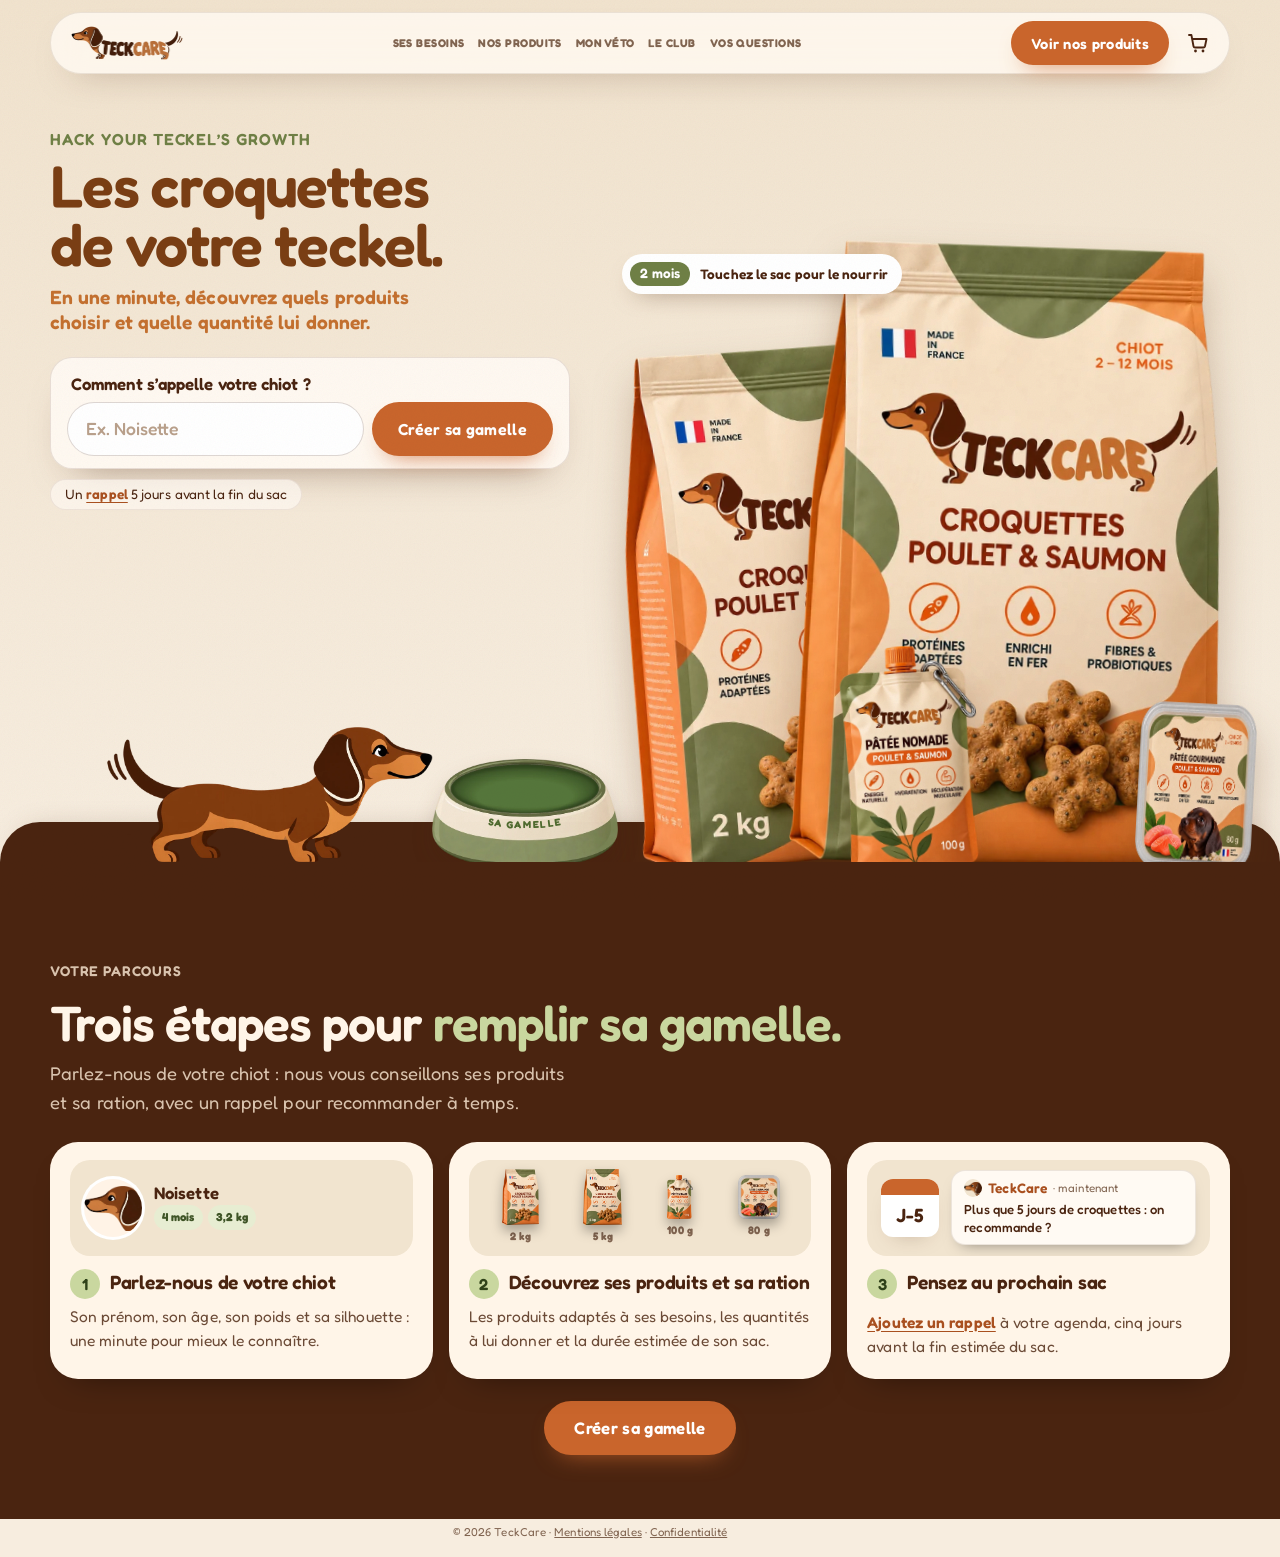
==== index.html @ e8361ac5 "Menu : retrait du lien Conseils (inclus dans Mon véto) Co-Authored-By: Claude Opus 5.5 <noreply@anth" ====
<!doctype html><html><head><meta charset=utf8><meta name=viewport content="width=device-width,initial-scale=1,viewport-fit=cover"><style>:root{color-scheme:light;box-sizing:border-box;padding-top:env(safe-area-inset-top,0px);padding-bottom:env(safe-area-inset-bottom,0px)}html{scroll-padding-top:env(safe-area-inset-top,0px)}body{margin:0;padding:0;font:14px -apple-system,BlinkMacSystemFont,sans-serif;background:#fff;color:#000}img{max-width:100%}[hidden]:not([hidden=until-found i]){display:none!important}</style></head><body>
<!DOCTYPE html>
<html lang="fr" data-base="">
<head>
  <meta charset="utf-8">
  <meta name="viewport" content="width=device-width, initial-scale=1, viewport-fit=cover">
  <title>TeckCare</title>
  <meta name="description" content="TeckCare : des croquettes pensées pour les chiots teckels de 2 à 12 mois. Calculez sa ration et découvrez le format de sac qui lui convient.">
  <meta name="theme-color" content="#F7EBDA">
  <link rel="canonical" href="https://VOTRE-PSEUDO.github.io/teckcare/">

  <meta property="og:type" content="website">
  <meta property="og:locale" content="fr_FR">
  <meta property="og:site_name" content="TeckCare">
  <meta property="og:title" content="TeckCare — Croquettes pour chiots teckels">
  <meta property="og:description" content="Des croquettes pensées pour accompagner les petits teckels dans leur grande croissance. Calculez la ration de votre chiot en 3 questions.">
  <meta property="og:image" content="https://VOTRE-PSEUDO.github.io/teckcare/assets/og-image.jpg">
  <meta name="twitter:card" content="summary_large_image">

  <link rel="icon" type="image/png" sizes="32x32" href="assets/favicon-32.png">
  <link rel="apple-touch-icon" href="assets/apple-touch-icon.png">
  <link rel="preload" href="assets/fonts/fredoka.woff2" as="font" type="font/woff2" crossorigin>
  <link rel="preload" href="assets/fonts/nunito.woff2" as="font" type="font/woff2" crossorigin>
  <link rel="stylesheet" href="assets/leaflet/leaflet.css">
<link rel="stylesheet" href="style.css">

  <script>
    document.documentElement.classList.add('js','views');
    if (!window.matchMedia('(prefers-reduced-motion: reduce)').matches) document.documentElement.classList.add('motion-ok');
    document.documentElement.classList.add('exp-pending');
    setTimeout(function(){ document.documentElement.classList.remove('exp-pending'); }, 1500);
  </script>

  <script type="application/ld+json">
  {
    "@context": "https://schema.org",
    "@graph": [
      { "@type": "Organization", "name": "TeckCare", "url": "https://VOTRE-PSEUDO.github.io/teckcare/",
        "logo": "https://VOTRE-PSEUDO.github.io/teckcare/assets/logo.webp",
        "description": "Croquettes pensées pour les chiots teckels de 2 à 12 mois." },
      { "@type": "WebSite", "name": "TeckCare", "url": "https://VOTRE-PSEUDO.github.io/teckcare/", "inLanguage": "fr-FR" },
      {"@type": "FAQPage", "mainEntity": [{"@type": "Question", "name": "À partir de quel âge donner les croquettes TeckCare ?", "acceptedAnswer": {"@type": "Answer", "text": "TeckCare est pensé pour les chiots teckels de 2 à 12 mois. Pour un chiot plus jeune, ou si vous avez un doute, demandez conseil à votre vétérinaire."}}, {"@type": "Question", "name": "Comment la ration de mon chiot est-elle calculée ?", "acceptedAnswer": {"@type": "Answer", "text": "Le calculateur estime le besoin énergétique à partir de son poids et de son âge, ajuste selon sa silhouette, puis le convertit en grammes de croquettes. C’est une estimation à affiner en pesant votre chiot chaque semaine avec votre vétérinaire."}}, {"@type": "Question", "name": "Combien de temps dure un sac ?", "acceptedAnswer": {"@type": "Answer", "text": "Cela dépend de la ration, donc de l’âge et du poids de votre chiot. Le calculateur affiche la durée de chaque format, et le rappel de fin de sac vous prévient quelques jours avant la fin estimée. Comme votre chiot grandit, un sac peut durer un peu moins que prévu."}}, {"@type": "Question", "name": "Comment changer l’alimentation de mon chiot ?", "acceptedAnswer": {"@type": "Answer", "text": "Progressivement, sur 7 à 10 jours, en mélangeant de plus en plus de nouvelles croquettes à l’ancienne alimentation. Notre guide de transition détaille les étapes."}}, {"@type": "Question", "name": "Livraison, retours, garantie : comment ça se passe ?", "acceptedAnswer": {"@type": "Answer", "text": "Les commandes ouvrent bientôt : aucun paiement n’est demandé pour l’instant. Les conditions définitives (délais, frais, retours, garanties) seront publiées dans les conditions de vente à l’ouverture."}}, {"@type": "Question", "name": "Faut-il s’abonner ?", "acceptedAnswer": {"@type": "Answer", "text": "Non. Aujourd’hui, aucun abonnement n’est proposé : vous commandez un sac quand vous le souhaitez, et vous pouvez demander un rappel avant la fin. Vous commandez sac par sac, sans abonnement."}}, {"@type": "Question", "name": "Que faire si mon chiot a un souci de santé ou de poids ?", "acceptedAnswer": {"@type": "Answer", "text": "Parlez-en à votre vétérinaire avant toute chose. Notre ration est indicative et ne remplace pas son avis."}}]}
    ]
  }
  </script>
  <noscript><style>.exp-pending [data-exp]{visibility:visible!important}[data-reveal]{opacity:1!important;transform:none!important}.tabpanel[hidden]{display:block!important}.tablist{display:none}</style></noscript>
</head>

<body>
<!-- Symboles SVG partagés -->
<svg width="0" height="0" style="position:absolute" aria-hidden="true" focusable="false">
  <defs>
    <symbol id="teckel" viewBox="0 0 260 100">
      <g fill="currentColor">
        <path d="M8 63 C8 57 13 54 21 52 L45 43 C50 30 64 25 75 31 C84 35 89 44 99 46 L198 46 C213 46 225 53 227 66 L227 74 L226 93 C226 96 223 97 220 97 L210 97 C207 97 205 95 205 92 L204 76 C190 78 160 78 128 78 L128 93 C128 96 126 97 123 97 L113 97 C110 97 108 95 108 92 L108 77 C96 76 88 68 80 64 L62 64 C46 64 28 67 16 67 C11 67 8 66 8 63 Z"/>
        <rect x="136" y="70" width="19" height="27" rx="8"/>
        <rect x="178" y="70" width="19" height="27" rx="8"/>
        <path d="M222 54 C237 50 247 38 250 20 C251 16 256 17 255 22 C253 40 241 60 224 66 Z"/>
      </g>
      <path d="M57 35 C69 31 85 42 82 62 C80 71 67 72 63 62 C59 54 53 43 57 35 Z" fill="#000" fill-opacity=".3"/>
      <circle cx="45" cy="48" r="3.4" fill="#fff" fill-opacity=".9"/>
    </symbol>
    <symbol id="i-paw" viewBox="0 0 24 24"><g fill="currentColor"><ellipse cx="6.2" cy="10" rx="2.2" ry="2.9"/><ellipse cx="10.4" cy="5.8" rx="2.1" ry="2.8"/><ellipse cx="15.2" cy="5.8" rx="2.1" ry="2.8"/><ellipse cx="19" cy="10" rx="2.2" ry="2.9"/><path d="M12.8 11.2c3.2 0 6.2 3.3 6.2 6.1 0 2.1-1.8 3.1-3.5 2.6-1.1-.3-1.8-.7-2.7-.7s-1.6.4-2.7.7C8.4 20.4 6.6 19.4 6.6 17.3c0-2.8 3-6.1 6.2-6.1z"/></g></symbol>
    <symbol id="i-cart" viewBox="0 0 24 24"><path d="M3 4h2.4l2.1 11.2a1.6 1.6 0 0 0 1.6 1.3h8.3a1.6 1.6 0 0 0 1.6-1.2L20.5 8H6.2" fill="none" stroke="currentColor" stroke-width="1.9" stroke-linecap="round" stroke-linejoin="round"/><circle cx="9.5" cy="20" r="1.4" fill="currentColor"/><circle cx="17" cy="20" r="1.4" fill="currentColor"/></symbol>
    <symbol id="i-check" viewBox="0 0 24 24"><path d="M5 12.5l4.5 4.5L19 7.5" fill="none" stroke="currentColor" stroke-width="2.4" stroke-linecap="round" stroke-linejoin="round"/></symbol>
    <symbol id="i-arrow" viewBox="0 0 24 24"><path d="M5 12h14M13 6l6 6-6 6" fill="none" stroke="currentColor" stroke-width="2.2" stroke-linecap="round" stroke-linejoin="round"/></symbol>
  <symbol id="i-ext" viewBox="0 0 24 24"><path d="M7 17L17 7M9 7h8v8" fill="none" stroke="currentColor" stroke-width="2" stroke-linecap="round" stroke-linejoin="round"/></symbol>
    <symbol id="i-star" viewBox="0 0 24 24"><path d="M12 2l2.2 7.1L21 12l-6.8 2.9L12 22l-2.2-7.1L3 12l6.8-2.9z" fill="currentColor"/></symbol>
  </defs>
</svg>

<a class="skip-link" href="#contenu">Aller au contenu</a>


<!-- ============================ HEADER ============================ -->
<header class="site-header" id="top">
  <div class="container header-inner">
    <a class="brand" href="#hero" aria-label="TeckCare — accueil">
      <img src="assets/logo.webp" width="150" height="45" alt="TeckCare">
    </a>
    <nav class="nav" aria-label="Navigation principale">
      <a href="#calculateur">Ses besoins</a>
      <a href="#croquettes">Nos produits</a>
      <a href="#sante">Mon véto</a>
      <a href="#club">Le club</a>
      <a href="#faq">Vos questions</a>
    </nav>
    <div class="header-actions">
      <a class="btn btn--primary btn--sm header-cta" href="#croquettes" data-buy-cta>Voir nos produits</a>
      <button class="icon-btn cart-btn" type="button" data-open-cart aria-label="Ouvrir le panier">
        <svg width="24" height="24" aria-hidden="true"><use href="#i-cart"/></svg>
        <span class="cart-count" data-cart-count aria-hidden="true">0</span>
      </button>
      <button class="icon-btn menu-btn" type="button" aria-expanded="false" aria-controls="mobile-menu" aria-label="Ouvrir le menu">
        <span class="burger" aria-hidden="true"><i></i><i></i><i></i></span>
      </button>
    </div>
  </div>
  <nav class="mobile-menu" id="mobile-menu" aria-label="Menu mobile" hidden>
    <a href="#hero">Accueil</a>
    <a href="#calculateur">Ses besoins</a>
    <a href="#croquettes">Nos produits</a>
    <a href="#sante">Mon véto</a>
    <a href="#club">Le club TeckCare</a>
    <a href="#faq">Vos questions</a>
  </nav>
</header>

<main id="contenu">

<!-- ============================ 1. ACCUEIL ============================ -->
<section class="hero" id="hero" data-month="2" aria-labelledby="hero-title">
  <div class="hero-pin">
    <div class="sky" aria-hidden="true"><i class="wave wave--pista"></i><i class="wave wave--sand"></i></div>
    <div class="container hero-copy">
      <p class="hero-kicker">Hack your teckel’s growth</p>
      <h1 id="hero-title"><span class="h1-brown">Les croquettes de votre teckel<span class="h1-who" id="h1-who"></span>.</span></h1>
      <p class="hero-tagline">En une minute, découvrez quels produits choisir et quelle quantité lui donner.</p>
      <form class="name-card hero-cta" id="hero-name-form" novalidate>
        <label for="hero-name">Comment s’appelle votre chiot&nbsp;?</label>
        <div class="nc-row">
          <input type="text" id="hero-name" maxlength="20" autocomplete="off" placeholder="Ex. Noisette">
          <button type="submit" class="btn btn--primary js-calc-cta" data-cta="hero" data-exp="hero_cta_label">Créer son sac</button>
        </div>
      </form>
      <a class="hero-proof" href="#rappel"><span>Un <b class="hp-link">rappel</b> 5&nbsp;jours avant la fin du sac</span></a>
      <div class="hero-mob-bag" aria-hidden="true"><p class="feed-chip"><b><span class="js-month">2</span> mois</b><span class="meter-hint js-feed-hint">Touchez le sac pour le nourrir</span></p><span class="pbag" data-kg="5"><img class="pk pk-front" src="assets/pack/photo/bag5-front.webp" width="588" height="846" alt=""></span><span class="bowl-stage bowl-stage--hero" data-grams="110" data-from=".hero-mob-bag .pbag" aria-hidden="true"><img class="bowl-img" src="assets/bowl-empty.webp" width="560" height="329" alt=""><span class="bowl-pile"></span><svg class="bowl-label" viewBox="0 0 560 329" aria-hidden="true"><path id="bowl-arc-1" d="M60 160 Q280 234 500 160" fill="none"/><text text-anchor="middle"><textPath href="#bowl-arc-1" startOffset="50%" class="hero-bowl-name">SA GAMELLE</textPath></text></svg><button type="button" class="refill" data-refill tabindex="-1">Resservir</button></span></div>
    </div>

    <div class="hero-scene" aria-hidden="true">
      <div class="container scene-inner">
        <div class="meter">
          <p class="meter-num"><b id="grow-m">2</b><span>mois</span></p>
          <p class="meter-hint">Touchez le sac&nbsp;: il grandit à chaque gamelle.</p>
        </div>
        <div class="gdog tdog" id="gdog">
          <span class="bubble" id="woof">Wouf&nbsp;!</span>
          <img class="td-front" src="assets/dog/full-front.webp" width="465" height="420" alt=""><span class="td-mid"></span><img class="td-back" src="assets/dog/full-back.webp" width="364" height="420" alt="">
        </div>
        <div class="hero-packs">
          <p class="feed-chip"><b><span class="js-month">2</span> mois</b><span class="meter-hint js-feed-hint">Touchez le sac pour le nourrir</span></p>
          <span class="pbag hp hp--2" data-kg="2"><img class="pk pk-front" src="assets/pack/photo/bag2-front.webp" width="520" height="794" alt="" fetchpriority="high"></span>
          <span class="pbag hp hp--5" data-kg="5"><img class="pk pk-front" src="assets/pack/photo/bag5-front.webp" width="588" height="846" alt="" fetchpriority="high"></span>
          <span class="pbag hp hp--pouch" data-kg="0"><img class="pk pk-front" src="assets/pack/photo/pouch-front.webp" width="356" height="589" alt=""></span>
          <span class="pbag hp hp--tray" data-kg="0"><img class="pk pk-front" src="assets/pack/photo/tray-front.webp" width="492" height="515" alt=""></span>
          <span class="bowl-stage bowl-stage--hero" data-grams="110" data-from=".hp--5" aria-hidden="true"><img class="bowl-img" src="assets/bowl-empty.webp" width="560" height="329" alt=""><span class="bowl-pile"></span><svg class="bowl-label" viewBox="0 0 560 329" aria-hidden="true"><path id="bowl-arc-2" d="M60 160 Q280 234 500 160" fill="none"/><text text-anchor="middle"><textPath href="#bowl-arc-2" startOffset="50%" class="hero-bowl-name">SA GAMELLE</textPath></text></svg><button type="button" class="refill" data-refill tabindex="-1">Resservir</button></span>
        </div>
      </div>
    </div>
  </div>
</section>

<!-- ============================ 2. POURQUOI TECKCARE ============================ -->
<section class="why why--dark why--steps" id="pourquoi" data-month="4" aria-labelledby="why-title">
  <div class="container">
    <div class="section-head">
      <p class="tag"><span>01</span>Votre parcours</p>
      <h2 id="why-title">Trois étapes pour <mark>remplir sa gamelle.</mark></h2>
      <p class="lead steps-lead">Parlez-nous de votre chiot&nbsp;: nous vous conseillons ses produits et sa ration, avec un rappel pour recommander à temps.</p>
    </div>
    <ol class="steps3">
      <li class="step3">
        <div class="reason-art ra-profile" aria-hidden="true"><img src="assets/teckel-head.webp" width="290" height="227" alt=""><span class="ra-card"><b class="js-step-name">Noisette</b><span class="ra-pills"><i>4 mois</i><i>3,2 kg</i></span></span></div>
        <h3><span class="step3-n" aria-label="Étape 1">1</span>Parlez-nous de votre chiot</h3>
        <p>Son prénom, son âge, son poids et sa silhouette&nbsp;: une minute pour mieux le connaître.</p>
      </li>
      <li class="step3">
        <div class="reason-art ra-bags ra-shop"><span class="ra-bag " tabindex="0"><img src="assets/pack/photo/bag2-front.webp" width="520" height="794" alt=""><i>2 kg</i><span class="ra-pop" role="group" aria-label="Croquettes 2&nbsp;kg"><b>Croquettes 2&nbsp;kg</b><span class="rp-price">16,90&nbsp;€</span><button type="button" class="btn btn--primary btn--sm" data-quick-add="poulet-saumon-2kg">Ajouter au panier</button></span></span><span class="ra-bag " tabindex="0"><img src="assets/pack/photo/bag5-front.webp" width="588" height="846" alt=""><i>5 kg</i><span class="ra-pop" role="group" aria-label="Croquettes 5&nbsp;kg"><b>Croquettes 5&nbsp;kg</b><span class="rp-price">36,90&nbsp;€</span><button type="button" class="btn btn--primary btn--sm" data-quick-add="poulet-saumon-5kg">Ajouter au panier</button></span></span><span class="ra-bag ra-pate" tabindex="0"><img src="assets/pack/photo/pouch-front.webp" width="356" height="589" alt=""><i>100 g</i><span class="ra-pop" role="group" aria-label="Pâtée nomade 100&nbsp;g"><b>Pâtée nomade 100&nbsp;g</b><span class="rp-price">2,90&nbsp;€</span><button type="button" class="btn btn--primary btn--sm" data-quick-add="pate-nomade-100g">Ajouter au panier</button></span></span><span class="ra-bag ra-pate" tabindex="0"><img src="assets/pack/photo/tray-front.webp" width="492" height="515" alt=""><i>80 g</i><span class="ra-pop" role="group" aria-label="Pâtée gourmande 80&nbsp;g"><b>Pâtée gourmande 80&nbsp;g</b><span class="rp-price">2,40&nbsp;€</span><button type="button" class="btn btn--primary btn--sm" data-quick-add="pate-gourmande-80g">Ajouter au panier</button></span></span></div>
        <h3><span class="step3-n" aria-label="Étape 2">2</span>Découvrez ses produits et sa ration</h3>
        <p>Les produits adaptés à ses besoins, les quantités à lui donner et la durée estimée de son sac.</p>
      </li>
      <li class="step3">
        <div class="reason-art ra-cal" aria-hidden="true"><span class="cal"><i></i><b>J-5</b></span><span class="ra-notif"><b><img src="assets/teckel-head.webp" alt="" width="18" height="18">TeckCare <small>· maintenant</small></b>Plus que 5&nbsp;jours de croquettes&nbsp;: on recommande&nbsp;?</span></div>
        <h3><span class="step3-n" aria-label="Étape 3">3</span>Pensez au prochain sac</h3>
        <p><a class="step-link" href="#rappel" data-open-rem>Ajoutez un rappel</a> à votre agenda, cinq jours avant la fin estimée du sac.</p>
      </li>
    </ol>
    <p class="steps-cta"><a class="btn btn--primary btn--lg" href="#calculateur" data-open-quiz>Créer sa gamelle</a></p>
  </div>
</section>

<!-- ============================ 3. CARNET DE CROISSANCE ============================ -->
<section class="calc-section" id="calculateur" data-month="6" aria-labelledby="calc-title">
  <div class="container calc-layout">
    <div class="calc-intro" data-reveal>
      <p class="tag"><span>02</span>Ses besoins, nos conseils</p>
      <h2 id="calc-title">À chaque chiot, <mark>sa gamelle.</mark></h2>
      <p class="lead">Bien choisir ses produits, doser ses repas et commander à temps&nbsp;: tout commence par quelques questions…</p>
      <div class="calc-recap" id="calc-recap" hidden></div>
      <figure class="preview range preview--desk" aria-label="La gamme TeckCare">
          <ul class="range-row">
            <li class="r-bag2 shop-item" tabindex="0"><span class="pbag" data-kg="2"><img class="pk pk-front" src="assets/pack/photo/bag2-front.webp" width="520" height="794" alt="Sac de croquettes TeckCare 2 kg" loading="lazy"></span><b>Croquettes 2&nbsp;kg</b><span class="ra-pop" role="group" aria-label="Croquettes 2&nbsp;kg"><b>Croquettes 2&nbsp;kg</b><span class="rp-price">16,90&nbsp;€</span><button type="button" class="btn btn--primary btn--sm" data-quick-add="poulet-saumon-2kg">Ajouter au panier</button></span></li>
            <li class="r-bag5 shop-item" tabindex="0"><span class="pbag" data-kg="5"><img class="pk pk-front" src="assets/pack/photo/bag5-front.webp" width="588" height="846" alt="Sac de croquettes TeckCare 5 kg" loading="lazy"></span><b>Croquettes 5&nbsp;kg</b><span class="ra-pop" role="group" aria-label="Croquettes 5&nbsp;kg"><b>Croquettes 5&nbsp;kg</b><span class="rp-price">36,90&nbsp;€</span><button type="button" class="btn btn--primary btn--sm" data-quick-add="poulet-saumon-5kg">Ajouter au panier</button></span></li>
            <li class="r-pouch shop-item" tabindex="0"><img src="assets/pack/photo/pouch-front.webp" width="356" height="589" alt="Pâtée nomade TeckCare 100 g" loading="lazy"><b>Pâtée nomade 100&nbsp;g</b><span class="ra-pop" role="group" aria-label="Pâtée nomade 100&nbsp;g"><b>Pâtée nomade 100&nbsp;g</b><span class="rp-price">2,90&nbsp;€</span><button type="button" class="btn btn--primary btn--sm" data-quick-add="pate-nomade-100g">Ajouter au panier</button></span></li>
            <li class="r-tray shop-item" tabindex="0"><img src="assets/pack/photo/tray-front.webp" width="492" height="515" alt="Pâtée gourmande TeckCare 80 g" loading="lazy"><b>Pâtée gourmande 80&nbsp;g</b><span class="ra-pop" role="group" aria-label="Pâtée gourmande 80&nbsp;g"><b>Pâtée gourmande 80&nbsp;g</b><span class="rp-price">2,40&nbsp;€</span><button type="button" class="btn btn--primary btn--sm" data-quick-add="pate-gourmande-80g">Ajouter au panier</button></span></li>
          </ul>
        </figure>
    </div>

    <div class="calc-card sheet" id="calc" data-step="1" data-reveal>
      <ol class="calc-progress" aria-label="Progression du parcours">
        <li class="is-active" data-ind="1"><span class="dot">1</span><span class="lbl">Son profil</span></li>
        <li data-ind="2"><span class="dot">2</span><span class="lbl">Sa silhouette</span></li>
        <li data-ind="3"><span class="dot">3</span><span class="lbl">Ses repas</span></li>
      </ol>
      <div class="calc-bar" role="progressbar" aria-valuemin="1" aria-valuemax="3" aria-valuenow="1" aria-label="Étape du parcours"><i></i></div>

      <form class="calc-form" id="calc-form" novalidate>
        <div class="calc-step is-active" data-step="1" aria-labelledby="q-intro">
          <h3 id="q-intro">Faisons connaissance</h3>
          <div class="name-field">
            <label for="pup-name">Son prénom <em>(facultatif)</em></label>
            <div class="name-row">
              <input type="text" id="pup-name" name="pupname" maxlength="20" autocomplete="off" placeholder="Ex. Noisette">
              <button type="button" class="btn btn--text name-clear" data-clear-name hidden>Effacer</button>
            </div>
          </div>
          <fieldset class="variety">
            <legend>Sa variété <em>(facultatif)</em></legend>
            <div class="variety-opts">
              <label><input type="radio" name="variety" value="kaninchen"><span>Kaninchen</span></label>
              <label><input type="radio" name="variety" value="nain"><span>Nain</span></label>
              <label><input type="radio" name="variety" value="standard"><span>Standard</span></label>
              <label><input type="radio" name="variety" value="" checked><span>Je ne sais pas</span></label>
            </div>
          </fieldset>
          <div class="field-block">
            <p class="field-label" id="q-age">Quel âge a votre chiot teckel&nbsp;?</p>
            <output class="age-out is-unset" id="age-out" for="age" aria-live="polite"><span class="age-unset">Glissez pour choisir son âge</span></output>
            <div class="age-control">
              <button type="button" class="round-btn" data-age="-1" aria-label="Un mois de moins">−</button>
              <input type="range" id="age" name="age" min="2" max="12" step="1" value="4" aria-labelledby="q-age" aria-describedby="age-msg">
              <button type="button" class="round-btn" data-age="1" aria-label="Un mois de plus">+</button>
            </div>
            <p class="field-msg" id="age-msg" role="alert"></p>
            <ul class="age-ticks" aria-hidden="true"><li>2</li><li>3</li><li>4</li><li>5</li><li>6</li><li>7</li><li>8</li><li>9</li><li>10</li><li>11</li><li>12</li></ul>
          </div>
          <div class="field-block">
            <p class="field-label" id="q-weight">Combien pèse-t-il&nbsp;?</p>
            <div class="weight-control">
              <button type="button" class="round-btn" data-weight="-0.1" aria-label="100 grammes de moins">−</button>
              <label class="weight-field">
                <span class="sr-only">Poids de votre chiot, en kilogrammes</span>
                <input type="text" inputmode="decimal" id="weight" name="weight" placeholder="3,2" autocomplete="off" aria-describedby="weight-msg weight-tip">
                <span class="unit" aria-hidden="true">kg</span>
              </label>
              <button type="button" class="round-btn" data-weight="0.1" aria-label="100 grammes de plus">+</button>
            </div>
            <p class="field-hint" id="weight-tip">Astuce&nbsp;: pesez-vous avec lui dans les bras, puis sans. La différence est son poids.</p>
            <p class="field-msg" id="weight-msg" role="alert"></p>
          </div>
          <div class="calc-actions">
            <button type="submit" class="btn btn--primary btn--lg">Continuer avec <span class="js-pup">mon teckel</span> <svg width="20" height="20" aria-hidden="true"><use href="#i-arrow"/></svg></button>
          </div>
        </div>

        <div class="calc-step" data-step="2" aria-labelledby="q-bcs" hidden>
          <h3 id="q-bcs">Regardons sa silhouette ensemble</h3>
          <p class="step-hint">En plus de son poids, sa silhouette nous aide à mieux le connaître. Observez-le et passez doucement vos mains sur ses côtes pour répondre à ces trois questions.</p>
          <fieldset class="bcs-q">
            <legend><span>1</span> Sentez-vous facilement ses côtes en passant doucement les mains&nbsp;?</legend>
            <div class="bcs-opts">
              <label><input type="radio" name="bcs-ribs" value="1"><img class="bcs-img bcs-img--ribs" src="assets/bcs/ribs-1.webp" alt="" loading="lazy"><b>Oui, on les voit</b></label>
              <label><input type="radio" name="bcs-ribs" value="2"><img class="bcs-img bcs-img--ribs" src="assets/bcs/ribs-2.webp" alt="" loading="lazy"><b>Oui, sans les voir</b></label>
              <label><input type="radio" name="bcs-ribs" value="3"><img class="bcs-img bcs-img--ribs" src="assets/bcs/ribs-3.webp" alt="" loading="lazy"><b>Non, difficilement</b></label>
            </div>
          </fieldset>
          <fieldset class="bcs-q">
            <legend><span>2</span> Sa taille est-elle visible depuis le dessus&nbsp;?</legend>
            <div class="bcs-opts">
              <label><input type="radio" name="bcs-waist" value="1"><img class="bcs-img bcs-img--top" src="assets/bcs/top-1.webp" alt="" loading="lazy"><b>Très marquée</b></label>
              <label><input type="radio" name="bcs-waist" value="2"><img class="bcs-img bcs-img--top" src="assets/bcs/top-2.webp" alt="" loading="lazy"><b>Oui, bien visible</b></label>
              <label><input type="radio" name="bcs-waist" value="3"><img class="bcs-img bcs-img--top" src="assets/bcs/top-3.webp" alt="" loading="lazy"><b>Non, pas de taille</b></label>
            </div>
          </fieldset>
          <fieldset class="bcs-q">
            <legend><span>3</span> Son ventre remonte-t-il vers les pattes arrière&nbsp;?</legend>
            <div class="bcs-opts">
              <label><input type="radio" name="bcs-belly" value="1"><img class="bcs-img bcs-img--side" src="assets/bcs/side-1.webp" alt="" loading="lazy"><b>Très nettement</b></label>
              <label><input type="radio" name="bcs-belly" value="2"><img class="bcs-img bcs-img--side" src="assets/bcs/side-2.webp" alt="" loading="lazy"><b>Oui, légèrement</b></label>
              <label><input type="radio" name="bcs-belly" value="3"><img class="bcs-img bcs-img--side" src="assets/bcs/side-3.webp" alt="" loading="lazy"><b>Non, plat ou arrondi</b></label>
            </div>
          </fieldset>
          <div class="bcs-live" aria-live="polite"><div class="bcs-gauge" aria-hidden="true"><i class="bcs-mark"></i></div><p id="bcs-live-txt">Répondez aux trois questions pour voir son estimation.</p></div>
          <p class="field-msg" id="bcs-msg" role="alert"></p>
          <fieldset class="pref-q">
            <legend>Votre chiot vous accompagne-t-il lors de longues sorties ou de voyages&nbsp;?</legend>
            <div class="variety-opts">
              <label><input type="radio" name="travel" value="souvent"><span>Souvent</span></label>
              <label><input type="radio" name="travel" value="parfois"><span>Parfois</span></label>
              <label><input type="radio" name="travel" value="rarement"><span>Rarement</span></label>
            </div>
          </fieldset>
          <div class="calc-actions calc-actions--split">
            <button type="button" class="btn btn--text" data-prev>← Retour</button>
            <button type="submit" class="btn btn--primary btn--lg">Voir son résultat</button>
          </div>
        </div>
      </form>

      <div class="calc-result" id="calc-result" hidden aria-live="polite"></div>

    </div>
  </div>
</section>

<!-- ============================ 4. CROQUETTES POULET & SAUMON ============================ -->
<section class="product-section shop" id="croquettes" data-month="8" aria-labelledby="prod-title">
  <div class="container">
    <header class="gm-head" data-reveal>
      <p class="tag"><span>03</span>Ses repas, nos produits</p>
      <h2 id="prod-title">Croquettes et pâtées <mark>pour votre chiot teckel.</mark></h2>
      <p class="lead">Une recette poulet &amp; saumon pour les chiots teckels de 2 à 12&nbsp;mois, en croquettes et en pâtées.</p>
    </header>
    <div class="gm-grid">
      <article class="gm-card" id="sc-croq" aria-labelledby="gm-croq-t">
        <div class="gm-img"><img id="gm-croq-img" src="assets/pack/photo/bag5-front.webp" width="588" height="846" alt="Sac de croquettes TeckCare Poulet &amp; Saumon, 5 kg" loading="lazy"></div>
        <h3 id="gm-croq-t">Croquettes Poulet &amp; Saumon</h3>
        <p class="gm-use">La base de ses repas quotidiens.</p>
        <fieldset class="formats gm-fmt">
          <legend class="sr-only">Format du sac</legend>
          <div class="format-grid" id="format-grid"></div>
        </fieldset>
        <p class="gm-price"><span class="price" id="price" aria-live="polite">—</span> <span class="per-kg" id="per-kg"></span></p>
        <button class="btn btn--primary gm-btn" id="add-to-cart" type="button">Ajouter au panier</button>
        <button type="button" class="gm-det" data-pdetail="pd-croq" aria-haspopup="dialog">Détails du produit</button>
      </article>
      <article class="gm-card" id="patees" aria-labelledby="gm-maison-t">
        <div class="gm-img"><img src="assets/pack/photo/tray-front.webp" width="492" height="515" alt="Pâtée gourmande TeckCare, barquette de 80 g" loading="lazy"></div>
        <h3 id="gm-maison-t">Pâtée gourmande</h3>
        <p class="gm-use">À mélanger à ses croquettes.</p>
        <p class="gm-fmtx">Barquette de 80&nbsp;g</p>
        <p class="gm-price"><span class="price">2,40&nbsp;€</span> <span class="per-kg">la barquette</span></p>
        <button type="button" class="btn btn--primary gm-btn" data-quick-add="pate-gourmande-80g">Ajouter au panier</button>
        <button type="button" class="gm-det" data-pdetail="pd-gourmande" aria-haspopup="dialog">Détails du produit</button>
      </article>
      <article class="gm-card" id="sc-balade" aria-labelledby="gm-balade-t">
        <div class="gm-img"><img src="assets/pack/photo/pouch-front.webp" width="356" height="589" alt="Pâtée nomade TeckCare, gourde de 100 g" loading="lazy"></div>
        <h3 id="gm-balade-t">Pâtée nomade</h3>
        <p class="gm-use">Une gourde à emporter en sortie.</p>
        <p class="gm-fmtx">Gourde de 100&nbsp;g</p>
        <p class="gm-price"><span class="price">2,90&nbsp;€</span> <span class="per-kg">la gourde</span></p>
        <button type="button" class="btn btn--primary gm-btn" data-quick-add="pate-nomade-100g">Ajouter au panier</button>
        <button type="button" class="gm-det" data-pdetail="pd-nomade" aria-haspopup="dialog">Détails du produit</button>
      </article>
    </div>
    <div class="gm-help">
      <p><b>Quelle quantité lui donner&nbsp;?</b></p>
      <a class="btn btn--ghost" href="#calculateur" data-open-quiz>Créer son sac</a>
    </div>
  </div>
  <dialog class="pdlg" id="pd-croq" aria-labelledby="pd-croq-t">
    <div class="pdlg-in"><button type="button" class="pdlg-x" data-pdclose aria-label="Fermer">×</button>
      <h3 id="pd-croq-t">Croquettes Poulet &amp; Saumon</h3>
      <h4>Composition</h4>
      <p>Poulet frais (30&nbsp;%), saumon déshydraté (12&nbsp;%), riz, pois, graisse de poulet, pulpe de betterave, huile de saumon (oméga&nbsp;3), chicorée (source de probiotiques), levure de bière, minéraux.</p>
      <h4>Constituants analytiques</h4>
      <table class="ana">
          <tbody>
            <tr><th scope="row">Protéines brutes</th><td>28&nbsp;%</td></tr>
            <tr><th scope="row">Matières grasses brutes</th><td>16&nbsp;%</td></tr>
            <tr><th scope="row">Fibres brutes</th><td>3&nbsp;%</td></tr>
            <tr><th scope="row">Cendres brutes</th><td>8&nbsp;%</td></tr>
            <tr><th scope="row">Humidité</th><td>10&nbsp;%</td></tr>
          </tbody>
        </table>
      <h4>Additifs nutritionnels <small>(par kg)</small></h4>
      <table class="ana">
          <tbody>
            <tr><th scope="row">Fer</th><td>100&nbsp;mg</td></tr>
            <tr><th scope="row">Zinc</th><td>120&nbsp;mg</td></tr>
            <tr><th scope="row">Vitamine D3</th><td>1&nbsp;200&nbsp;UI</td></tr>
            <tr><th scope="row">Vitamine E</th><td>200&nbsp;mg</td></tr>
            <tr><th scope="row">Probiotiques <small>(Enterococcus faecium)</small></th><td>1×10⁹&nbsp;UFC</td></tr>
          </tbody>
        </table>
      <h4>Utilisation</h4>
      <p>Pour les chiots teckels de 2 à 12&nbsp;mois, en sac de 2 ou 5&nbsp;kg. La quantité dépend de son âge, de son poids et de sa silhouette&nbsp;: le calculateur l’estime pour vous. Pour changer d’alimentation, passez progressivement sur 7&nbsp;jours (<a href="conseils/transition-alimentaire-chiot-teckel.html">le guide</a>).</p>
    </div>
  </dialog>
  <dialog class="pdlg" id="pd-gourmande" aria-labelledby="pd-gourmande-t">
    <div class="pdlg-in"><button type="button" class="pdlg-x" data-pdclose aria-label="Fermer">×</button>
      <h3 id="pd-gourmande-t">Pâtée gourmande</h3>
      <h4>Composition</h4>
      <ul class="pd-list"><li>Recette poulet &amp; saumon, comme ses croquettes.</li><li>Barquette de 80&nbsp;g.</li></ul>
      <h4>Utilisation</h4>
      <ul class="pd-list"><li>Mélangez-la à ses croquettes.</li><li>Ce jour-là, donnez-lui un peu moins de croquettes.</li><li>Le calculateur vous indique combien en retirer.</li></ul>
    </div>
  </dialog>
  <dialog class="pdlg" id="pd-nomade" aria-labelledby="pd-nomade-t">
    <div class="pdlg-in"><button type="button" class="pdlg-x" data-pdclose aria-label="Fermer">×</button>
      <h3 id="pd-nomade-t">Pâtée nomade</h3>
      <h4>Composition</h4>
      <ul class="pd-list"><li>Recette poulet &amp; saumon, comme ses croquettes.</li><li>Gourde refermable de 100&nbsp;g.</li></ul>
      <h4>Utilisation</h4>
      <ul class="pd-list"><li>Donnez-la directement à la gourde, ou versez-la sur ses croquettes.</li><li>Pratique en sortie ou en voyage.</li><li>Ce jour-là, donnez-lui un peu moins de croquettes&nbsp;: le calculateur vous indique combien.</li></ul>
    </div>
  </dialog>
</section>

<!-- ============================ RAPPEL CALENDRIER ============================ -->


<section class="product-section shop shop--atouts" id="atouts" aria-labelledby="atouts-title">
  <div class="container">
    <h2 class="at-h" id="atouts-title">Pourquoi TeckCare</h2>
    <ul class="at-list">
      <li><img src="assets/scenes/croquettes.webp" width="1200" height="800" alt="Sac de croquettes TeckCare 5 kg et sa gamelle de croquettes en étoile" loading="lazy"><div><b>Une forme pensée pour sa petite mâchoire</b><span>Une étoile à quatre branches, pour croquer plutôt qu’avaler.</span></div></li>
      <li><img src="assets/scenes/gourmande.webp" width="1200" height="800" alt="Barquette de pâtée gourmande TeckCare à côté d’une gamelle de pâtée" loading="lazy"><div><b>Pour varier ses repas à la maison</b><span>À mélanger à ses croquettes, en en retirant un peu ce jour-là.</span></div></li>
      <li><img src="assets/scenes/nomade.webp" width="1200" height="800" alt="Gourde de pâtée nomade TeckCare près d’une laisse, au bord d’un chemin" loading="lazy"><div><b>Pratique à emporter et à servir</b><span>Une gourde refermable, sans gamelle, en sortie ou en voyage.</span></div></li>
    </ul>
    <p class="at-link"><button type="button" class="gm-det" data-pdetail="pd-trans" aria-haspopup="dialog">Passer progressivement à TeckCare</button></p>
  </div>
  <dialog class="pdlg pdlg--wide" id="pd-trans" aria-labelledby="pd-trans-t">
    <div class="pdlg-in"><button type="button" class="pdlg-x" data-pdclose aria-label="Fermer">×</button>
      <h3 id="pd-trans-t">Passer progressivement à TeckCare</h3>
      <div class="sm-trans" id="transition">
<p class="pates-intro">Glissez de jour en jour&nbsp;: sa gamelle change sous vos yeux.</p>
    <div class="trans-body">
      <figure class="tbowl" aria-hidden="true">
        <div class="tbowl-img" id="tbowl-in"><img src="assets/pack/photo/bowl-top-old.webp" alt="" width="720" height="720" loading="lazy"><img class="tbowl-new" src="assets/pack/photo/bowl-top.webp" alt="" width="720" height="720" loading="lazy"><div class="tbowl-c"><b id="tbowl-p">25 %</b><span>TeckCare</span></div></div>
        <figcaption class="sr-only"><b id="tbowl-d">jour 1</b></figcaption>
      </figure>
      <div class="trans-ctrl">
        <label for="trans-day" class="trans-day-l">Jour <b id="trans-day-n">1</b></label>
        <input type="range" id="trans-day" min="1" max="7" value="1" step="1" aria-describedby="trans-out">
        <div class="trans-ticks" aria-hidden="true"><span>1</span><span>2</span><span>3</span><span>4</span><span>5</span><span>6</span><span>7</span></div>
        <p class="trans-out" id="trans-out" aria-live="polite"></p>
        <ul class="trans-legend"><li><i class="k-old"></i>Ancienne</li><li><i class="k-new"></i>TeckCare</li></ul>
        <p class="trans-note">Ventre sensible&nbsp;? Prenez 10&nbsp;jours. Diarrhée ou vomissements qui durent&nbsp;: <a href="#veterinaires">consultez un vétérinaire</a>.</p>
      </div>
    </div>
          </div>
    </div>
  </dialog>
</section>

<section class="remind-section remind--dark" id="rappel" data-month="9" aria-labelledby="rappel-title">
  <div class="container remind">
    <div class="remind-intro" data-reveal>
      <p class="tag"><span>04</span>Le rappel de fin de sac</p>
      <h2 id="rappel-title">Jamais à court de <mark>croquettes.</mark></h2>
      <p class="lead">Combien de temps va durer son sac&nbsp;? Recevez un rappel <strong>5&nbsp;jours avant la fin</strong>, dans votre agenda.</p>
      <button type="button" class="btn btn--primary rem-open" data-open-reminder>Créer mon rappel</button>
      <div class="rem-cal" aria-hidden="true">
        <div class="rem-cal-head"><b id="cal-month">—</b><span id="cal-sub">Votre sac en un coup d’œil</span></div>
        <div class="rem-cal-dow"><span>L</span><span>M</span><span>M</span><span>J</span><span>V</span><span>S</span><span>D</span></div>
        <div class="rem-cal-grid" id="cal-grid"></div>
        <ul class="rem-cal-leg"><li><i class="c-open"></i>Sac ouvert</li><li><i class="c-rem"></i>Rappel</li><li><i class="c-end"></i>Fin estimée</li></ul>
      </div>
    </div>
          <div class="reminder-panel" id="reminder-panel" hidden>
        <h3 id="rem-title" tabindex="-1">Créer mon rappel</h3>
        <form id="reminder-form" novalidate>
          <div class="form-row">
            <label for="rem-format">Format du sac</label>
            <select id="rem-format"></select>
          </div>
          <div class="form-row form-row--2">
            <div>
              <label for="rem-start">Sac ouvert le</label>
              <input type="date" id="rem-start">
            </div>
            <div>
              <label for="rem-grams">Ration par jour (g)</label>
              <input type="number" id="rem-grams" min="10" max="600" step="1" inputmode="numeric" placeholder="ex. 95">
            </div>
          </div>
          <p class="estimate" id="rem-estimate" aria-live="polite">Renseignez la ration pour estimer la fin du sac.</p>
          <p class="rem-hint" id="rem-hint">Vous ne connaissez pas sa ration&nbsp;? <a href="#calculateur">Calculez-la en 1&nbsp;minute</a>, elle se reportera ici.</p>
          <div class="form-actions rem-actions">
            <a class="btn btn--primary" id="rem-gcal" href="#" target="_blank" rel="noopener"><svg width="20" height="20" viewBox="0 0 24 24" aria-hidden="true" fill="none" stroke="currentColor" stroke-width="2" stroke-linecap="round"><rect x="3" y="5" width="18" height="16" rx="3"/><path d="M3 10h18M8 3v4M16 3v4"/></svg> Google Agenda</a>
            <button type="button" class="btn btn--ghost" id="rem-ics">Apple / Outlook (.ics)</button>
          </div>
          <details class="mail-opt">
            <summary>Être prévenu par e-mail</summary>
            <div class="mail-body">
              <div class="form-row">
                <label for="rem-email">E-mail</label>
                <input type="email" id="rem-email" autocomplete="email" placeholder="vous@exemple.fr">
              </div>
              <label class="check" for="rem-consent">
                <input type="checkbox" id="rem-consent">
                <span>J’accepte de recevoir <strong>un seul e-mail de rappel</strong> avant la fin estimée de mon sac. Mon adresse ne sert à rien d’autre.</span>
              </label>
              <button type="submit" class="btn btn--ghost">Me prévenir par e-mail</button>
            </div>
          </details>
          <p class="form-msg" id="rem-msg" role="status"></p>
        </form>
      </div>
  </div>
</section>



<!-- ============================ COIN SANTÉ : le check-up du teckel ============================ -->
<section class="health" id="sante" data-month="9" aria-labelledby="health-title">
  <div class="container vd" id="veterinaires">
    <header class="vd-head">
      <p class="tag"><span>05</span>Mon véto</p>
      <h2 id="health-title">Trouvez votre vétérinaire <mark>partenaire TeckCare</mark></h2>
      <p class="lead">Recherchez une clinique près de chez vous et réservez un rendez-vous pour votre chiot.</p>
    </header>
    <form class="vd-search" id="vd-form" role="search" novalidate>
      <label for="vd-q">Ville ou code postal</label>
      <div class="vd-row">
        <input id="vd-q" type="search" placeholder="Ex. Lyon, 33000, Paris 11e" autocomplete="address-level2">
        <button type="submit" class="btn btn--primary">Rechercher</button>
        <button type="button" class="btn btn--ghost vd-near" id="vd-near">📍 Autour de moi</button>
      </div>
      <p class="vd-count" id="vd-count" role="status" aria-live="polite"></p>
    </form>
    <p class="vd-src" id="vd-src" hidden></p>
    <details class="vd-diag" id="vd-diag" hidden><summary>Détails techniques des requêtes</summary><ol id="vd-diag-list"></ol></details>
    <div class="vd-offer" id="vd-offer" aria-live="polite"></div>
    <div class="vd-toggle" role="group" aria-label="Affichage">
      <button type="button" data-vd-view="list" aria-pressed="true">Liste</button>
      <button type="button" data-vd-view="map" aria-pressed="false">Carte</button>
    </div>
    <div class="vd-body" data-view="list">
      <ul class="vd-list" id="vd-list" aria-label="Cliniques partenaires"></ul>
      <div class="vd-map" id="vd-map" aria-label="Carte des cliniques partenaires"></div>
    </div>
    <div class="vd-bookings" id="vd-bookings" aria-live="polite"></div>
  </div>
  <dialog class="pdlg vd-dlg" id="vd-book" aria-labelledby="vd-book-t">
    <div class="pdlg-in"><button type="button" class="pdlg-x" data-pdclose aria-label="Fermer">×</button>
      <div id="vd-book-body"></div>
    </div>
  </dialog>
</section>

<section class="tips-section" id="conseils" aria-labelledby="conseils-title">
  <div class="container vd-tips">
    <h2 class="vd-tips-h" id="conseils-title">Nos articles</h2>
    <div class="cards-3">
      <a class="tip-card tip-card--1" href="conseils/quantite-croquettes-chiot-teckel.html">
        <div class="tip-photo tip-photo--img" aria-hidden="true"><img src="assets/pack/photo/kibbles.webp" width="900" height="674" alt="" loading="lazy"><span class="tip-big">115<small>g / jour</small></span></div>
        <p class="tip-meta">Alimentation · 5 min</p>
        <h3>Quelle quantité de croquettes pour un chiot teckel&nbsp;?</h3>
        <span class="tip-link">Lire le conseil <svg width="18" height="18" aria-hidden="true"><use href="#i-arrow"/></svg></span>
      </a>
      <a class="tip-card tip-card--2" href="conseils/accompagner-croissance-teckel.html">
        <div class="tip-photo tip-photo--type" aria-hidden="true"><span class="tip-type">2&nbsp;→&nbsp;12<small>mois</small></span></div>
        <p class="tip-meta">Croissance · 6 min</p>
        <h3>Comment accompagner la croissance de son teckel&nbsp;?</h3>
        <span class="tip-link">Lire le conseil <svg width="18" height="18" aria-hidden="true"><use href="#i-arrow"/></svg></span>
      </a>
      <a class="tip-card tip-card--3" href="conseils/transition-alimentaire-chiot-teckel.html">
        <div class="tip-photo tip-photo--type tip-photo--sand" aria-hidden="true"><span class="tip-type">7–10<small>jours</small></span></div>
        <p class="tip-meta">Alimentation · 4 min</p>
        <h3>Comment réussir une transition alimentaire&nbsp;?</h3>
        <span class="tip-link">Lire le conseil <svg width="18" height="18" aria-hidden="true"><use href="#i-arrow"/></svg></span>
      </a>
  </div>
</section>


<!-- ============================ CLUB TECKCARE ============================ -->
<section class="club" id="club" aria-labelledby="club-title">
  <div class="container">
    <div class="section-head" data-reveal>
      <p class="tag"><span>06</span>Le club TeckCare</p>
      <h2 id="club-title">Après ses 12 mois, <mark>l’aventure continue.</mark></h2>
      <p class="lead">Rejoignez la communauté des maîtres de teckels&nbsp;: des conseils pour chaque âge, des rencontres toute l’année, et un réseau pour lui trouver des copains… ou un partenaire.</p>
    </div>
    <div class="club-grid">
      <ul class="club-perks" data-reveal>
        <li><b aria-hidden="true">✉️</b><span><strong>Des conseils extra</strong>Une lettre par mois, adaptée à l’âge de votre teckel&nbsp;: croissance, dos, éducation, alimentation adulte.</span></li>
        <li><b aria-hidden="true">🐾</b><span><strong>Des événements exclusifs</strong>Balades de teckels, ateliers avec un vétérinaire, rencontres dans votre ville, plusieurs fois par an.</span></li>
        <li><b aria-hidden="true">💛</b><span><strong>Trouver son partenaire</strong>Grâce au réseau TeckCare, trouvez un copain de balade ou, pour les adultes, un partenaire de portée près de chez vous.</span></li>
      </ul>
      <form class="club-form" id="club-form" data-reveal novalidate>
        <h3>Rejoindre le club</h3>
        <p class="club-sub">Gratuit, sans engagement.</p>
        <div class="form-row"><label for="club-email">Votre e-mail</label><input type="email" id="club-email" autocomplete="email" placeholder="vous@exemple.fr" required></div>
        <div class="form-row form-row--2">
          <div><label for="club-dog">Prénom de votre teckel</label><input type="text" id="club-dog" maxlength="20" placeholder="Ex. Noisette"></div>
          <div><label for="club-cp">Code postal</label><input type="text" id="club-cp" inputmode="numeric" maxlength="5" placeholder="75011"></div>
        </div>
        <fieldset class="club-want"><legend>Ce qui m’intéresse</legend>
          <label><input type="checkbox" name="club-int" value="conseils" checked><span>Conseils</span></label>
          <label><input type="checkbox" name="club-int" value="evenements" checked><span>Événements</span></label>
          <label><input type="checkbox" name="club-int" value="partenaire"><span>Trouver un partenaire</span></label>
        </fieldset>
        <label class="check" for="club-consent"><input type="checkbox" id="club-consent"><span>J’accepte de recevoir la lettre du club TeckCare. Désinscription en un clic. <a href="confidentialite.html">Confidentialité</a></span></label>
        <button type="submit" class="btn btn--primary btn--block">Rejoindre le club</button>
        <p class="form-msg" id="club-msg" role="status"></p>
      </form>
    </div>
    <p class="club-note" data-reveal>Rencontres pour une portée&nbsp;: réservées aux teckels adultes, avec un bilan vétérinaire à jour. Pour la santé de la race, parlez-en d’abord à votre vétérinaire.</p>
  </div>
</section>

<!-- ============================ FAQ ============================ -->
<section class="faq" id="faq" data-month="11" aria-labelledby="faq-title">
  <div class="container">
    <div class="faq-grid">
      <div class="faq-intro" data-reveal>
        <p class="tag"><span>07</span>FAQ</p>
        <h2 id="faq-title">Questions <mark>fréquentes.</mark></h2>
        <p>Tout ce qu’il faut savoir sur la ration, le sac et la commande.</p>
        <div class="contact-card"><img src="assets/dog/head.webp" width="290" height="317" alt="" aria-hidden="true"><p><b>Une autre question&nbsp;?</b><br><a href="mailto:contact@teckcare.example" data-contact-email>contact@teckcare.example</a></p></div>
      </div>
      <div class="faq-list" data-reveal>
        <details><summary>Les croquettes sont-elles faites sur mesure pour mon chiot&nbsp;?</summary><div class="details-body"><p>Non. TeckCare, c’est une recette unique Poulet &amp; Saumon pour tous les chiots teckels de 2 à 12 mois. Ce qui est personnalisé, c’est notre conseil&nbsp;: la quantité à lui donner chaque jour et le format de sac le plus adapté.</p></div></details>
        <details><summary>Quel sac choisir, 2 kg ou 5 kg&nbsp;?</summary><div class="details-body"><p>Nous conseillons le format qui dure le plus près d’un mois avec sa ration&nbsp;: les croquettes restent fraîches et vous ne rachetez pas trop souvent. Un jeune chiot qui mange peu commence souvent par 2 kg, un chiot plus grand passe au 5 kg. Le parcours «&nbsp;bon poids&nbsp;» fait le calcul pour vous.</p></div></details>
        <details id="d-calc"><summary>Comment la ration est-elle calculée&nbsp;?</summary><div class="details-body" id="calc-explainer"></div></details>
        <details><summary>La consultation vétérinaire offerte, c’est quand&nbsp;?</summary><div class="details-body"><p>Nous construisons notre réseau de cliniques partenaires. Dès qu’une clinique de votre ville nous rejoint, elle offre une première consultation de croissance aux nouveaux clients TeckCare. En attendant, le calculateur vous aide à trouver un vétérinaire près de chez vous.</p></div></details>
        <details><summary>Faut-il s’abonner&nbsp;?</summary><div class="details-body"><p>Non. Vous commandez un sac quand vous le souhaitez, et vous pouvez créer un rappel avant la fin du sac depuis le résultat du carnet.</p></div></details>
        <details><summary>Que faire si mon chiot a un souci de santé ou de poids&nbsp;?</summary><div class="details-body"><p>Parlez-en à votre vétérinaire avant toute chose. La ration TeckCare est une estimation et ne remplace pas son avis.</p></div></details>
        <details><summary>Livraison, retours, paiement&nbsp;?</summary><div class="details-body"><p>Les commandes ouvrent bientôt&nbsp;: pour l’instant, vous pouvez précommander sans payer. Les conditions de livraison, de retour et de paiement seront publiées à l’ouverture.</p></div></details>
      </div>
    </div>
  </div>
</section>

</main>

<!-- ============================ 6. PIED DE PAGE ============================ -->
<footer class="site-footer" data-month="12">
  <div class="container footer-hero">
    <p class="footer-sign">Une vie aussi longue <mark>que sa taille.</mark></p>
    <a class="btn btn--accent btn--lg js-calc-cta" href="#calculateur" data-cta="footer">Je découvre le profil de mon teckel</a>
  </div>
  <div class="footer-walk" aria-hidden="true">
    <div class="walker"><img src="assets/dog/full.webp" width="1200" height="420" alt="" loading="lazy"></div>
  </div>
  <div class="container footer-grid">
    <div class="footer-brand">
      <img src="assets/logo.webp" width="170" height="51" alt="TeckCare" loading="lazy">
      <p class="footer-mif"><span class="mif-flag" aria-hidden="true"><i></i><i></i><i></i></span><span><b>Fabriqué en France</b>Poulet frais &amp; saumon, sans colorants ni conservateurs artificiels.</span></p>
    </div>
    <nav aria-label="Découvrir">
      <h2 class="footer-title">TeckCare</h2>
      <ul>
        <li><a href="#hero">Accueil</a></li>
        <li><a href="#calculateur">Ses besoins</a></li>
        <li><a href="#croquettes">Nos produits</a></li>
        <li><a href="#sante">Mon véto</a></li>
        <li><a href="#club">Le club</a></li>
        <li><a href="#faq">Vos questions</a></li>
      </ul>
    </nav>
    <nav aria-label="Informations">
      <h2 class="footer-title">Informations</h2>
      <ul>
        <li><a href="mentions-legales.html">Mentions légales</a></li>
        <li><a href="mentions-legales.html#cgv">Conditions de vente</a></li>
        <li><a href="confidentialite.html">Confidentialité</a></li>
        <li><button type="button" class="link-btn" data-manage-cookies hidden>Gérer mes cookies</button></li>
      </ul>
    </nav>
    <div>
      <h2 class="footer-title">Contact</h2>
      <p><a href="mailto:contact@teckcare.example" data-contact-email>contact@teckcare.example</a></p>
    </div>
  </div>
  <div class="container footer-bottom">
    <p>© 2026 TeckCare<span class="footer-mini"> · <a href="mentions-legales.html">Mentions légales</a> · <a href="confidentialite.html">Confidentialité</a></span></p>
  </div>
</footer>

<!-- ============================ PANIER ============================ -->
<div class="overlay" id="overlay" hidden></div>
<aside class="cart-drawer" id="cart-drawer" role="dialog" aria-modal="true" aria-labelledby="cart-title" hidden>
  <div class="drawer-head">
    <h2 id="cart-title">Votre panier</h2>
    <button class="icon-btn" type="button" data-close-cart aria-label="Fermer le panier"><span aria-hidden="true">✕</span></button>
  </div>
  <div class="drawer-body" id="cart-body"></div>
  <div class="drawer-foot" id="cart-foot"></div>
</aside>

<!-- ============================ COMMANDE ============================ -->
<dialog class="checkout" id="checkout" aria-labelledby="checkout-title">
  <div class="checkout-inner">
    <button class="icon-btn checkout-close" type="button" data-close-checkout aria-label="Fermer"><span aria-hidden="true">✕</span></button>
    <div id="checkout-form-view">
      <div class="demo-banner" role="note">Précommande&nbsp;: aucun paiement n’est demandé aujourd’hui.</div>
      <h2 id="checkout-title">Récapitulatif de votre commande</h2>
      <div class="checkout-grid">
        <div>
          <div class="order-lines" id="order-lines"></div>
          <dl class="order-totals" id="order-totals"></dl>
        </div>
        <form id="checkout-form" novalidate>
          <div class="form-row">
            <label for="co-name">Votre prénom <em>(facultatif)</em></label>
            <input type="text" id="co-name" autocomplete="given-name">
          </div>
          <fieldset class="source">
            <legend>Comment avez-vous découvert TeckCare&nbsp;? <em>(facultatif)</em></legend>
            <div class="source-grid" id="source-grid"></div>
          </fieldset>
          <label class="check" for="co-reminder">
            <input type="checkbox" id="co-reminder">
            <span>Préparer mon rappel de fin de sac après la commande.</span>
          </label>
          <button type="submit" class="btn btn--primary btn--xl btn--block">Valider ma précommande</button>
          <p class="micro micro--dark">Aucun paiement. Les données restent sur votre appareil.</p>
        </form>
      </div>
    </div>
    <div id="checkout-done-view" hidden></div>
  </div>
</dialog>

<a class="sticky-cta js-calc-cta" id="sticky-cta" href="#calculateur" data-cta="sticky" tabindex="-1" aria-hidden="true">Calculer sa ration</a>

<div class="toast" id="toast" role="status" aria-live="polite"></div>
<div class="kibble-layer" id="kibble-layer" aria-hidden="true"></div>

<script src="config.js"></script>
<script src="script.js" defer></script>
<script src="assets/leaflet/leaflet.js" defer></script>
<script src="assets/geo/france.js" defer></script>
<script src="vets.js" defer></script>
<script src="fx.js" defer></script>
</body>
</html>

</body></html>
---- assets/leaflet/leaflet.css ----
/* required styles */

.leaflet-pane,
.leaflet-tile,
.leaflet-marker-icon,
.leaflet-marker-shadow,
.leaflet-tile-container,
.leaflet-pane > svg,
.leaflet-pane > canvas,
.leaflet-zoom-box,
.leaflet-image-layer,
.leaflet-layer {
	position: absolute;
	left: 0;
	top: 0;
	}
.leaflet-container {
	overflow: hidden;
	}
.leaflet-tile,
.leaflet-marker-icon,
.leaflet-marker-shadow {
	-webkit-user-select: none;
	   -moz-user-select: none;
	        user-select: none;
	  -webkit-user-drag: none;
	}
/* Prevents IE11 from highlighting tiles in blue */
.leaflet-tile::selection {
	background: transparent;
}
/* Safari renders non-retina tile on retina better with this, but Chrome is worse */
.leaflet-safari .leaflet-tile {
	image-rendering: -webkit-optimize-contrast;
	}
/* hack that prevents hw layers "stretching" when loading new tiles */
.leaflet-safari .leaflet-tile-container {
	width: 1600px;
	height: 1600px;
	-webkit-transform-origin: 0 0;
	}
.leaflet-marker-icon,
.leaflet-marker-shadow {
	display: block;
	}
/* .leaflet-container svg: reset svg max-width decleration shipped in Joomla! (joomla.org) 3.x */
/* .leaflet-container img: map is broken in FF if you have max-width: 100% on tiles */
.leaflet-container .leaflet-overlay-pane svg {
	max-width: none !important;
	max-height: none !important;
	}
.leaflet-container .leaflet-marker-pane img,
.leaflet-container .leaflet-shadow-pane img,
.leaflet-container .leaflet-tile-pane img,
.leaflet-container img.leaflet-image-layer,
.leaflet-container .leaflet-tile {
	max-width: none !important;
	max-height: none !important;
	width: auto;
	padding: 0;
	}

.leaflet-container img.leaflet-tile {
	/* See: https://bugs.chromium.org/p/chromium/issues/detail?id=600120 */
	mix-blend-mode: plus-lighter;
}

.leaflet-container.leaflet-touch-zoom {
	-ms-touch-action: pan-x pan-y;
	touch-action: pan-x pan-y;
	}
.leaflet-container.leaflet-touch-drag {
	-ms-touch-action: pinch-zoom;
	/* Fallback for FF which doesn't support pinch-zoom */
	touch-action: none;
	touch-action: pinch-zoom;
}
.leaflet-container.leaflet-touch-drag.leaflet-touch-zoom {
	-ms-touch-action: none;
	touch-action: none;
}
.leaflet-container {
	-webkit-tap-highlight-color: transparent;
}
.leaflet-container a {
	-webkit-tap-highlight-color: rgba(51, 181, 229, 0.4);
}
.leaflet-tile {
	filter: inherit;
	visibility: hidden;
	}
.leaflet-tile-loaded {
	visibility: inherit;
	}
.leaflet-zoom-box {
	width: 0;
	height: 0;
	-moz-box-sizing: border-box;
	     box-sizing: border-box;
	z-index: 800;
	}
/* workaround for https://bugzilla.mozilla.org/show_bug.cgi?id=888319 */
.leaflet-overlay-pane svg {
	-moz-user-select: none;
	}

.leaflet-pane         { z-index: 400; }

.leaflet-tile-pane    { z-index: 200; }
.leaflet-overlay-pane { z-index: 400; }
.leaflet-shadow-pane  { z-index: 500; }
.leaflet-marker-pane  { z-index: 600; }
.leaflet-tooltip-pane   { z-index: 650; }
.leaflet-popup-pane   { z-index: 700; }

.leaflet-map-pane canvas { z-index: 100; }
.leaflet-map-pane svg    { z-index: 200; }

.leaflet-vml-shape {
	width: 1px;
	height: 1px;
	}
.lvml {
	behavior: url(#default#VML);
	display: inline-block;
	position: absolute;
	}


/* control positioning */

.leaflet-control {
	position: relative;
	z-index: 800;
	pointer-events: visiblePainted; /* IE 9-10 doesn't have auto */
	pointer-events: auto;
	}
.leaflet-top,
.leaflet-bottom {
	position: absolute;
	z-index: 1000;
	pointer-events: none;
	}
.leaflet-top {
	top: 0;
	}
.leaflet-right {
	right: 0;
	}
.leaflet-bottom {
	bottom: 0;
	}
.leaflet-left {
	left: 0;
	}
.leaflet-control {
	float: left;
	clear: both;
	}
.leaflet-right .leaflet-control {
	float: right;
	}
.leaflet-top .leaflet-control {
	margin-top: 10px;
	}
.leaflet-bottom .leaflet-control {
	margin-bottom: 10px;
	}
.leaflet-left .leaflet-control {
	margin-left: 10px;
	}
.leaflet-right .leaflet-control {
	margin-right: 10px;
	}


/* zoom and fade animations */

.leaflet-fade-anim .leaflet-popup {
	opacity: 0;
	-webkit-transition: opacity 0.2s linear;
	   -moz-transition: opacity 0.2s linear;
	        transition: opacity 0.2s linear;
	}
.leaflet-fade-anim .leaflet-map-pane .leaflet-popup {
	opacity: 1;
	}
.leaflet-zoom-animated {
	-webkit-transform-origin: 0 0;
	    -ms-transform-origin: 0 0;
	        transform-origin: 0 0;
	}
svg.leaflet-zoom-animated {
	will-change: transform;
}

.leaflet-zoom-anim .leaflet-zoom-animated {
	-webkit-transition: -webkit-transform 0.25s cubic-bezier(0,0,0.25,1);
	   -moz-transition:    -moz-transform 0.25s cubic-bezier(0,0,0.25,1);
	        transition:         transform 0.25s cubic-bezier(0,0,0.25,1);
	}
.leaflet-zoom-anim .leaflet-tile,
.leaflet-pan-anim .leaflet-tile {
	-webkit-transition: none;
	   -moz-transition: none;
	        transition: none;
	}

.leaflet-zoom-anim .leaflet-zoom-hide {
	visibility: hidden;
	}


/* cursors */

.leaflet-interactive {
	cursor: pointer;
	}
.leaflet-grab {
	cursor: -webkit-grab;
	cursor:    -moz-grab;
	cursor:         grab;
	}
.leaflet-crosshair,
.leaflet-crosshair .leaflet-interactive {
	cursor: crosshair;
	}
.leaflet-popup-pane,
.leaflet-control {
	cursor: auto;
	}
.leaflet-dragging .leaflet-grab,
.leaflet-dragging .leaflet-grab .leaflet-interactive,
.leaflet-dragging .leaflet-marker-draggable {
	cursor: move;
	cursor: -webkit-grabbing;
	cursor:    -moz-grabbing;
	cursor:         grabbing;
	}

/* marker & overlays interactivity */
.leaflet-marker-icon,
.leaflet-marker-shadow,
.leaflet-image-layer,
.leaflet-pane > svg path,
.leaflet-tile-container {
	pointer-events: none;
	}

.leaflet-marker-icon.leaflet-interactive,
.leaflet-image-layer.leaflet-interactive,
.leaflet-pane > svg path.leaflet-interactive,
svg.leaflet-image-layer.leaflet-interactive path {
	pointer-events: visiblePainted; /* IE 9-10 doesn't have auto */
	pointer-events: auto;
	}

/* visual tweaks */

.leaflet-container {
	background: #ddd;
	outline-offset: 1px;
	}
.leaflet-container a {
	color: #0078A8;
	}
.leaflet-zoom-box {
	border: 2px dotted #38f;
	background: rgba(255,255,255,0.5);
	}


/* general typography */
.leaflet-container {
	font-family: "Helvetica Neue", Arial, Helvetica, sans-serif;
	font-size: 12px;
	font-size: 0.75rem;
	line-height: 1.5;
	}


/* general toolbar styles */

.leaflet-bar {
	box-shadow: 0 1px 5px rgba(0,0,0,0.65);
	border-radius: 4px;
	}
.leaflet-bar a {
	background-color: #fff;
	border-bottom: 1px solid #ccc;
	width: 26px;
	height: 26px;
	line-height: 26px;
	display: block;
	text-align: center;
	text-decoration: none;
	color: black;
	}
.leaflet-bar a,
.leaflet-control-layers-toggle {
	background-position: 50% 50%;
	background-repeat: no-repeat;
	display: block;
	}
.leaflet-bar a:hover,
.leaflet-bar a:focus {
	background-color: #f4f4f4;
	}
.leaflet-bar a:first-child {
	border-top-left-radius: 4px;
	border-top-right-radius: 4px;
	}
.leaflet-bar a:last-child {
	border-bottom-left-radius: 4px;
	border-bottom-right-radius: 4px;
	border-bottom: none;
	}
.leaflet-bar a.leaflet-disabled {
	cursor: default;
	background-color: #f4f4f4;
	color: #bbb;
	}

.leaflet-touch .leaflet-bar a {
	width: 30px;
	height: 30px;
	line-height: 30px;
	}
.leaflet-touch .leaflet-bar a:first-child {
	border-top-left-radius: 2px;
	border-top-right-radius: 2px;
	}
.leaflet-touch .leaflet-bar a:last-child {
	border-bottom-left-radius: 2px;
	border-bottom-right-radius: 2px;
	}

/* zoom control */

.leaflet-control-zoom-in,
.leaflet-control-zoom-out {
	font: bold 18px 'Lucida Console', Monaco, monospace;
	text-indent: 1px;
	}

.leaflet-touch .leaflet-control-zoom-in, .leaflet-touch .leaflet-control-zoom-out  {
	font-size: 22px;
	}


/* layers control */

.leaflet-control-layers {
	box-shadow: 0 1px 5px rgba(0,0,0,0.4);
	background: #fff;
	border-radius: 5px;
	}
.leaflet-control-layers-toggle {
	background-image: url(images/layers.png);
	width: 36px;
	height: 36px;
	}
.leaflet-retina .leaflet-control-layers-toggle {
	background-image: url(images/layers-2x.png);
	background-size: 26px 26px;
	}
.leaflet-touch .leaflet-control-layers-toggle {
	width: 44px;
	height: 44px;
	}
.leaflet-control-layers .leaflet-control-layers-list,
.leaflet-control-layers-expanded .leaflet-control-layers-toggle {
	display: none;
	}
.leaflet-control-layers-expanded .leaflet-control-layers-list {
	display: block;
	position: relative;
	}
.leaflet-control-layers-expanded {
	padding: 6px 10px 6px 6px;
	color: #333;
	background: #fff;
	}
.leaflet-control-layers-scrollbar {
	overflow-y: scroll;
	overflow-x: hidden;
	padding-right: 5px;
	}
.leaflet-control-layers-selector {
	margin-top: 2px;
	position: relative;
	top: 1px;
	}
.leaflet-control-layers label {
	display: block;
	font-size: 13px;
	font-size: 1.08333em;
	}
.leaflet-control-layers-separator {
	height: 0;
	border-top: 1px solid #ddd;
	margin: 5px -10px 5px -6px;
	}

/* Default icon URLs */
.leaflet-default-icon-path { /* used only in path-guessing heuristic, see L.Icon.Default */
	background-image: url(images/marker-icon.png);
	}


/* attribution and scale controls */

.leaflet-container .leaflet-control-attribution {
	background: #fff;
	background: rgba(255, 255, 255, 0.8);
	margin: 0;
	}
.leaflet-control-attribution,
.leaflet-control-scale-line {
	padding: 0 5px;
	color: #333;
	line-height: 1.4;
	}
.leaflet-control-attribution a {
	text-decoration: none;
	}
.leaflet-control-attribution a:hover,
.leaflet-control-attribution a:focus {
	text-decoration: underline;
	}
.leaflet-attribution-flag {
	display: inline !important;
	vertical-align: baseline !important;
	width: 1em;
	height: 0.6669em;
	}
.leaflet-left .leaflet-control-scale {
	margin-left: 5px;
	}
.leaflet-bottom .leaflet-control-scale {
	margin-bottom: 5px;
	}
.leaflet-control-scale-line {
	border: 2px solid #777;
	border-top: none;
	line-height: 1.1;
	padding: 2px 5px 1px;
	white-space: nowrap;
	-moz-box-sizing: border-box;
	     box-sizing: border-box;
	background: rgba(255, 255, 255, 0.8);
	text-shadow: 1px 1px #fff;
	}
.leaflet-control-scale-line:not(:first-child) {
	border-top: 2px solid #777;
	border-bottom: none;
	margin-top: -2px;
	}
.leaflet-control-scale-line:not(:first-child):not(:last-child) {
	border-bottom: 2px solid #777;
	}

.leaflet-touch .leaflet-control-attribution,
.leaflet-touch .leaflet-control-layers,
.leaflet-touch .leaflet-bar {
	box-shadow: none;
	}
.leaflet-touch .leaflet-control-layers,
.leaflet-touch .leaflet-bar {
	border: 2px solid rgba(0,0,0,0.2);
	background-clip: padding-box;
	}


/* popup */

.leaflet-popup {
	position: absolute;
	text-align: center;
	margin-bottom: 20px;
	}
.leaflet-popup-content-wrapper {
	padding: 1px;
	text-align: left;
	border-radius: 12px;
	}
.leaflet-popup-content {
	margin: 13px 24px 13px 20px;
	line-height: 1.3;
	font-size: 13px;
	font-size: 1.08333em;
	min-height: 1px;
	}
.leaflet-popup-content p {
	margin: 17px 0;
	margin: 1.3em 0;
	}
.leaflet-popup-tip-container {
	width: 40px;
	height: 20px;
	position: absolute;
	left: 50%;
	margin-top: -1px;
	margin-left: -20px;
	overflow: hidden;
	pointer-events: none;
	}
.leaflet-popup-tip {
	width: 17px;
	height: 17px;
	padding: 1px;

	margin: -10px auto 0;
	pointer-events: auto;

	-webkit-transform: rotate(45deg);
	   -moz-transform: rotate(45deg);
	    -ms-transform: rotate(45deg);
	        transform: rotate(45deg);
	}
.leaflet-popup-content-wrapper,
.leaflet-popup-tip {
	background: white;
	color: #333;
	box-shadow: 0 3px 14px rgba(0,0,0,0.4);
	}
.leaflet-container a.leaflet-popup-close-button {
	position: absolute;
	top: 0;
	right: 0;
	border: none;
	text-align: center;
	width: 24px;
	height: 24px;
	font: 16px/24px Tahoma, Verdana, sans-serif;
	color: #757575;
	text-decoration: none;
	background: transparent;
	}
.leaflet-container a.leaflet-popup-close-button:hover,
.leaflet-container a.leaflet-popup-close-button:focus {
	color: #585858;
	}
.leaflet-popup-scrolled {
	overflow: auto;
	}

.leaflet-oldie .leaflet-popup-content-wrapper {
	-ms-zoom: 1;
	}
.leaflet-oldie .leaflet-popup-tip {
	width: 24px;
	margin: 0 auto;

	-ms-filter: "progid:DXImageTransform.Microsoft.Matrix(M11=0.70710678, M12=0.70710678, M21=-0.70710678, M22=0.70710678)";
	filter: progid:DXImageTransform.Microsoft.Matrix(M11=0.70710678, M12=0.70710678, M21=-0.70710678, M22=0.70710678);
	}

.leaflet-oldie .leaflet-control-zoom,
.leaflet-oldie .leaflet-control-layers,
.leaflet-oldie .leaflet-popup-content-wrapper,
.leaflet-oldie .leaflet-popup-tip {
	border: 1px solid #999;
	}


/* div icon */

.leaflet-div-icon {
	background: #fff;
	border: 1px solid #666;
	}


/* Tooltip */
/* Base styles for the element that has a tooltip */
.leaflet-tooltip {
	position: absolute;
	padding: 6px;
	background-color: #fff;
	border: 1px solid #fff;
	border-radius: 3px;
	color: #222;
	white-space: nowrap;
	-webkit-user-select: none;
	-moz-user-select: none;
	-ms-user-select: none;
	user-select: none;
	pointer-events: none;
	box-shadow: 0 1px 3px rgba(0,0,0,0.4);
	}
.leaflet-tooltip.leaflet-interactive {
	cursor: pointer;
	pointer-events: auto;
	}
.leaflet-tooltip-top:before,
.leaflet-tooltip-bottom:before,
.leaflet-tooltip-left:before,
.leaflet-tooltip-right:before {
	position: absolute;
	pointer-events: none;
	border: 6px solid transparent;
	background: transparent;
	content: "";
	}

/* Directions */

.leaflet-tooltip-bottom {
	margin-top: 6px;
}
.leaflet-tooltip-top {
	margin-top: -6px;
}
.leaflet-tooltip-bottom:before,
.leaflet-tooltip-top:before {
	left: 50%;
	margin-left: -6px;
	}
.leaflet-tooltip-top:before {
	bottom: 0;
	margin-bottom: -12px;
	border-top-color: #fff;
	}
.leaflet-tooltip-bottom:before {
	top: 0;
	margin-top: -12px;
	margin-left: -6px;
	border-bottom-color: #fff;
	}
.leaflet-tooltip-left {
	margin-left: -6px;
}
.leaflet-tooltip-right {
	margin-left: 6px;
}
.leaflet-tooltip-left:before,
.leaflet-tooltip-right:before {
	top: 50%;
	margin-top: -6px;
	}
.leaflet-tooltip-left:before {
	right: 0;
	margin-right: -12px;
	border-left-color: #fff;
	}
.leaflet-tooltip-right:before {
	left: 0;
	margin-left: -12px;
	border-right-color: #fff;
	}

/* Printing */

@media print {
	/* Prevent printers from removing background-images of controls. */
	.leaflet-control {
		-webkit-print-color-adjust: exact;
		print-color-adjust: exact;
		}
	}
---- style.css ----
/* ==========================================================================
   TECKCARE — feuille de style
   Direction : l'univers des emballages TeckCare. Kraft, orange, vert sauge,
   brun du logo ; formes organiques comme sur les sacs ; titres ronds et
   épais (Fredoka) proches du logo, texte en Nunito. Le teckel du logo reste
   le fil rouge : il s'allonge au fil de la visite, de 2 à 12 mois.
   ========================================================================== */
@font-face{font-family:"Fredoka";src:url("assets/fonts/fredoka.woff2") format("woff2");font-weight:300 700;font-style:normal;font-display:swap}
@font-face{font-family:"Nunito";src:url("assets/fonts/nunito.woff2") format("woff2");font-weight:200 1000;font-style:normal;font-display:swap}

:root{
  /* Couleurs : beige, pistache et marron du logo et des emballages ; orange réservé aux boutons */
  --cream:#F7EDDF; --card:#FFFAF3; --ink:#4A2410; --muted:#806450; --line:rgba(74,36,16,.12);
  --accent:#C9652C; --accent-d:#A9501F; --accent-l:#F6D8BE; --rust:#A85F2B; --orange:#E3894B;
  --pista:#C9D79F; --pista-l:#E7EDD2; --pista-d:#6F8045;
  --peach:#EFE1CB; --sage:#E7EDD2; --sage-d:#6F8045; --sky:#EFE1CB; --butter:#F1E4CC;
  /* Pelage du teckel (illustration du logo) */
  --fur:#7A3E14; --fur-d:#3C1800; --tan:#CC783C;
  /* Typo */
  --display:"Fredoka","Nunito",system-ui,sans-serif;
  --sans:"Nunito",system-ui,-apple-system,"Segoe UI",Roboto,sans-serif;
  /* Matière */
  --sh:0 18px 40px -18px rgba(90,45,15,.28),0 2px 6px rgba(90,45,15,.06);
  --sh-s:0 8px 20px -10px rgba(70,40,20,.25);
  --r-s:14px; --r-m:20px; --r-l:28px; --lip:40px;
  --ease:cubic-bezier(.2,.8,.2,1); --spring:cubic-bezier(.34,1.4,.64,1);
  --tape-h:0px; --header-h:70px; --top:calc(var(--tape-h) + var(--header-h));
  color-scheme:light;
}
*,*::before,*::after{box-sizing:border-box}
html{-webkit-text-size-adjust:100%;scroll-behavior:smooth;scroll-padding-top:calc(var(--top) + 10px);overflow-x:clip;background:var(--cream)}
html.no-scroll{overflow:hidden}
body{margin:0;font:400 1.0625rem/1.65 var(--sans);color:var(--ink);background:var(--cream);overflow-x:clip;-webkit-font-smoothing:antialiased}
img,svg{display:block;max-width:100%}
[hidden]{display:none!important}
h1,h2,h3,h4{font-family:var(--display);font-weight:600;line-height:1.02;letter-spacing:-.015em;margin:0;color:inherit;text-wrap:balance}
h1{font-size:clamp(2.6rem,6.2vw,5rem)}
h2{font-size:clamp(2.1rem,4.8vw,3.6rem)}
h3{font-size:clamp(1.3rem,2.4vw,1.6rem);letter-spacing:-.015em;line-height:1.12;}
p{margin:0 0 1em}
a{color:inherit}
button,input,select,textarea{font:inherit;color:inherit}
code{font-size:.85em;background:rgba(46,34,28,.06);padding:1px 6px;border-radius:6px}
.container{width:min(1180px,100% - 40px);margin-inline:auto}
.sr-only{position:absolute;width:1px;height:1px;overflow:hidden;clip:rect(0 0 0 0);white-space:nowrap}
.skip-link{position:absolute;left:12px;top:-80px;z-index:999;background:var(--ink);color:#fff;padding:10px 16px;border-radius:12px;transition:top .2s}
.skip-link:focus{top:40px}
:focus-visible{outline:2.5px solid var(--accent);outline-offset:3px;border-radius:8px}
::selection{background:var(--accent-l)}
.lead{font-size:clamp(1.05rem,1.9vw,1.2rem);color:var(--muted);max-width:54ch}
.section-head{margin-bottom:clamp(32px,5vw,56px)}
h2+.lead,h2+p{margin-top:18px}

/* mot mis en valeur : italique couleur, sans surligneur */
mark{background:none;color:var(--pista-d)}
.trust mark,.footer-sign mark{color:var(--orange)}

/* étiquette de section */
.tag{display:inline-flex;align-items:center;gap:10px;margin:0 0 18px;padding:5px 14px 5px 5px;border-radius:999px;background:rgba(255,255,255,.75);font:700 .74rem/1 var(--sans);letter-spacing:.1em;text-transform:uppercase;color:var(--ink)}
.tag::before{content:"";width:24px;height:24px;border-radius:50%;background:var(--peach) url("assets/dog/head.webp") 30% 10%/170% auto no-repeat}
.tag b{background:var(--ink);color:#fff;padding:4px 8px;border-radius:999px;font-weight:700}
.tag--light{background:rgba(255,255,255,.85)}

/* ---------- Boutons ---------- */
.btn{display:inline-flex;align-items:center;justify-content:center;gap:10px;min-height:48px;padding:10px 26px;text-align:center;line-height:1.15;border-radius:999px;border:0;font:700 1rem var(--sans);text-decoration:none;cursor:pointer;transition:transform .25s var(--ease),box-shadow .25s var(--ease),background .2s,color .2s,translate .3s var(--ease);-webkit-tap-highlight-color:transparent}
.btn:hover{transform:translateY(-2px)}
.btn:active{transform:translateY(1px)}
.btn--primary{background:var(--accent);color:#fff;box-shadow:0 10px 22px -10px rgba(224,107,74,.7)}
.btn--primary:hover{background:var(--accent-d);box-shadow:0 14px 26px -10px rgba(224,107,74,.8)}
.btn--accent{background:#fff;color:var(--ink);box-shadow:var(--sh-s)}
.btn--ghost{background:#fff;color:var(--ink);box-shadow:inset 0 0 0 1.5px var(--line)}
.btn--ghost:hover{box-shadow:inset 0 0 0 1.5px var(--ink)}
.btn--text{background:none;color:inherit;padding:0 8px;min-height:44px;text-decoration:underline;text-underline-offset:4px;font-weight:600}
.btn--text:hover,.btn--link:hover{transform:none}
.btn--link{background:none;color:var(--ink);padding:4px 0;min-height:44px;font-weight:700;text-decoration:underline;text-underline-offset:5px}
.btn--sm{min-height:40px;padding:8px 18px;font-size:.92rem}
.btn--lg{min-height:54px;padding:12px 30px;font-size:1.05rem}
.btn--xl{min-height:60px;padding:14px 34px;font-size:1.12rem}
.btn--block{width:100%}
.link-btn{background:none;border:0;padding:0;cursor:pointer;text-decoration:underline;color:inherit}
.icon-btn{position:relative;display:grid;place-items:center;width:46px;height:46px;border-radius:50%;border:0;background:transparent;cursor:pointer;color:var(--ink)}
.icon-btn:hover{background:rgba(46,34,28,.06)}
.badge{display:inline-block;padding:5px 10px;border-radius:999px;font:700 .68rem/1 var(--sans);letter-spacing:.07em;text-transform:uppercase;background:var(--accent-l);color:var(--accent-d);vertical-align:middle}
.badge--demo{background:var(--butter);color:#8A6A12}.badge--green{background:var(--sage);color:#3F6B44}.badge--soon{background:var(--sky);color:#3D6286}.badge--rec{background:var(--ink);color:#fff}
.micro{display:flex;align-items:center;gap:8px;margin:0;font-size:.92rem;color:var(--muted)}
.micro svg{color:var(--accent)}
.micro--dark{justify-content:center;margin-top:12px}

/* ==========================================================================
   LE TECKEL — tête + corps extensible + queue, dans la couleur du pelage
   ========================================================================== */
.gdog,.live-dog,.scene-art .dog,.how-dog,.walker{--H:120px;display:flex;align-items:flex-end}
.dog-head{position:relative;z-index:3;flex:none;height:var(--H);width:auto;margin-right:calc(var(--H) * -.12)}
.dog-body{position:relative;flex:1;min-width:0;margin-bottom:calc(var(--H) * .2)}
.dog-band{position:relative;z-index:2;height:calc(var(--H) * .36);background:var(--fur);border-radius:calc(var(--H) * .1) calc(var(--H) * .2) calc(var(--H) * .2) calc(var(--H) * .1);overflow:hidden;display:flex;align-items:center;color:#FBE6D2;font:600 clamp(.8rem,1.5vw,1.05rem)/1 var(--display);letter-spacing:.005em;white-space:nowrap;box-shadow:inset 0 calc(var(--H) * -.06) 0 rgba(0,0,0,.14)}
.leg{position:absolute;z-index:1;bottom:calc(var(--H) * -.17);width:calc(var(--H) * .12);height:calc(var(--H) * .2);background:var(--fur-d);border-radius:3px 3px 10px 10px;transform-origin:50% 0}
.leg--1{right:15%}.leg--2{right:6%}
.dog-tail{flex:none;height:calc(var(--H) * .5);width:auto;margin-left:-8px;margin-bottom:calc(var(--H) * .28);transform-origin:6% 92%}
.motion-ok .dog-tail{animation:wag 1.5s ease-in-out infinite}
.motion-ok .is-walking .leg--1,.motion-ok .walker .leg--1{animation:step .34s ease-in-out infinite alternate}
.motion-ok .is-walking .leg--2,.motion-ok .walker .leg--2{animation:step .34s ease-in-out infinite alternate-reverse}
@keyframes wag{0%,100%{transform:rotate(-6deg)}50%{transform:rotate(10deg)}}
@keyframes step{from{transform:rotate(-14deg)}to{transform:rotate(14deg)}}
.mq{display:flex;flex:none}
.mq span{flex:none}
.motion-ok .mq{animation:mq 30s linear infinite}
@keyframes mq{to{transform:translateX(-50%)}}
.ground{height:10px;border-radius:999px;background:rgba(46,34,28,.08)}
.ground--light{background:rgba(46,34,28,.1)}
.bubble{position:absolute;z-index:6;left:calc(var(--H) * .1);top:calc(var(--H) * -.34);padding:9px 15px;border-radius:18px 18px 18px 4px;background:#fff;color:var(--ink);font:600 1rem/1 var(--display);box-shadow:var(--sh-s);white-space:nowrap;opacity:0;transform:scale(.5);transform-origin:0 100%;transition:opacity .2s,transform .4s var(--spring);pointer-events:none}
.bubble.is-on,.bubble--static{opacity:1;transform:none}

/* ==========================================================================
   BARRE DE LECTURE : le teckel s'allonge au fil de la page
   ========================================================================== */
.tape{--p:0;position:fixed;inset:0 0 auto 0;height:var(--tape-h);z-index:130;background:var(--cream);pointer-events:none;overflow:hidden;box-shadow:inset 0 -1px 0 var(--line)}
.tape-dog{--Ht:24px;position:absolute;left:8px;bottom:1px;display:flex;align-items:flex-end;transform:scaleX(-1)}
.tape-head{height:var(--Ht);width:auto;flex:none;position:relative;z-index:2;margin-right:-3px}
.tape-body{display:block;height:9px;width:calc(var(--p) * (100vw - 160px) + 10px);margin-bottom:5px;background:var(--fur);border-radius:4px 8px 8px 4px}
.tape-tail{height:12px;width:auto;flex:none;margin-left:-2px;margin-bottom:6px;transform-origin:6% 92%}
.motion-ok .tape-tail{animation:wag 1.1s ease-in-out infinite}
.tape-mark{transition:opacity .25s;position:absolute;top:50%;left:calc(var(--p) * (100vw - 160px) + 58px);transform:translateY(-50%);padding:3px 9px;border-radius:999px;background:#fff;box-shadow:0 1px 4px rgba(46,34,28,.12);font:600 .72rem/1 var(--sans);white-space:nowrap;color:var(--muted)}
.tape-mark b{font-family:var(--display);font-size:.9rem;color:var(--ink)}
.tape.in-hero .tape-mark{opacity:0}

/* ---------- Header ---------- */
.site-header{position:fixed;inset:var(--tape-h) 0 auto 0;z-index:100;height:var(--header-h);transition:background .3s,box-shadow .3s}
.site-header.is-stuck{background:rgba(251,244,236,.86);backdrop-filter:blur(14px);-webkit-backdrop-filter:blur(14px);box-shadow:0 1px 0 var(--line)}
.header-inner{display:flex;align-items:center;gap:18px;height:100%}
.brand{flex:none;transition:transform .3s var(--spring)}
.brand:hover{transform:scale(1.03)}
.brand img{width:auto;height:42px}
.nav{display:none;gap:2px;margin-left:auto}
.nav a{padding:8px 14px;border-radius:999px;font-weight:600;font-size:.95rem;text-decoration:none;transition:background .2s}
.nav a:hover{background:rgba(255,255,255,.8)}
.header-actions{display:flex;align-items:center;gap:6px;margin-left:auto}
.nav+.header-actions{margin-left:10px}
.header-cta{display:none}
.cart-count{position:absolute;top:2px;right:0;min-width:18px;height:18px;border-radius:9px;background:var(--accent);color:#fff;font:700 .66rem/18px var(--sans);text-align:center;transform:scale(0);transition:transform .3s var(--spring)}
.cart-count.has-items{transform:scale(1)}
.cart-count.bump{animation:bump .5s var(--spring)}
@keyframes bump{40%{transform:scale(1.5)}}
.burger{display:grid;gap:5px;width:22px}
.burger i{display:block;height:2.5px;border-radius:2px;background:currentColor;transition:transform .3s var(--ease),opacity .2s}
.menu-btn[aria-expanded=true] .burger i:nth-child(1){transform:translateY(7.5px) rotate(45deg)}
.menu-btn[aria-expanded=true] .burger i:nth-child(2){opacity:0}
.menu-btn[aria-expanded=true] .burger i:nth-child(3){transform:translateY(-7.5px) rotate(-45deg)}
.mobile-menu{position:absolute;top:var(--header-h);left:0;right:0;background:var(--cream);padding:6px 20px 22px;display:grid;box-shadow:0 20px 30px -20px rgba(46,34,28,.3)}
.mobile-menu a{padding:14px 4px;font:600 1.3rem var(--display);text-decoration:none;border-bottom:1px solid var(--line)}
@media (min-width:640px){.header-cta{display:inline-flex}}
@media (min-width:1080px){.nav{display:flex}.menu-btn{display:none}}

/* ==========================================================================
   SECTIONS : des feuilles douces empilées, une par mois
   ========================================================================== */
main>section{position:relative}
main>section:not(.hero):not(.strip):not(.page-hero){margin-top:calc(var(--lip) * -1);border-radius:var(--lip) var(--lip) 0 0;padding:calc(clamp(70px,9vw,120px) + 10px) 0 calc(clamp(70px,9vw,120px) + var(--lip));box-shadow:0 -12px 30px -24px rgba(70,40,20,.35)}

/* ---------- HERO : il grandit au défilement ---------- */
.hero{--g:.35;background:linear-gradient(180deg,var(--peach) 0%,#FCEDE3 60%,var(--cream) 100%)}
.motion-ok .hero{height:240vh;--g:0}
.hero{padding-bottom:var(--lip)}
.hero-pin{position:relative;display:flex;flex-direction:column;min-height:640px;padding-top:calc(var(--top) + clamp(14px,4vh,40px));overflow:hidden}
.motion-ok .hero-pin{position:sticky;top:0;height:100vh;height:100svh}
.hero-copy{position:relative;z-index:4}
.eyebrow{display:flex;flex-wrap:wrap;align-items:center;gap:12px;margin:0 0 18px;font:700 .78rem/1.2 var(--sans);letter-spacing:.1em;text-transform:uppercase;color:var(--muted)}
.chip{display:inline-block;padding:6px 12px;border-radius:999px;background:#fff;color:var(--accent-d);box-shadow:var(--sh-s)}
.hero h1{max-width:14ch}
.brand-word{color:var(--fur);font-style:normal}
.hero-sub{margin:18px 0 26px;font-size:clamp(1.05rem,1.9vw,1.25rem);max-width:40ch;color:var(--muted)}
.hero-cta{display:flex;flex-wrap:wrap;align-items:center;gap:14px 22px}
.motion-ok .hero-copy>*{animation:rise .9s var(--ease) both}
.motion-ok .hero-copy>*:nth-child(2){animation-delay:.08s}.motion-ok .hero-copy>*:nth-child(3){animation-delay:.16s}.motion-ok .hero-copy>*:nth-child(4){animation-delay:.24s}
@keyframes rise{from{opacity:0;transform:translateY(22px)}}

.sky{position:absolute;inset:0;pointer-events:none;z-index:0}
.blob{position:absolute;border-radius:50%;filter:blur(2px)}
.blob--1{right:-6%;top:8%;width:clamp(260px,38vw,520px);aspect-ratio:1;background:radial-gradient(circle at 40% 40%,#FFF3E4,#F6D5C2 70%);transform:translate(calc(var(--g) * -60px),calc(var(--g) * 80px))}
.blob--2{right:24%;top:46%;width:clamp(90px,10vw,150px);aspect-ratio:1;background:var(--sage);transform:translateY(calc(var(--g) * -120px))}
.blob--3{right:6%;top:20%;width:clamp(40px,5vw,70px);aspect-ratio:1;background:var(--butter);transform:translateY(calc(var(--g) * 160px))}
.motion-ok .blob--2{animation:float 7s ease-in-out infinite}
.motion-ok .blob--3{animation:float 5s ease-in-out -2s infinite}
@keyframes float{50%{translate:0 -14px}}

.hero-stage{position:relative;z-index:3;flex:1;display:flex;flex-direction:column;justify-content:flex-end;min-height:230px;margin-top:10px}
.meter{position:absolute;z-index:4;right:max(20px,(100vw - 1180px) / 2);bottom:calc(min(17vh,22vw,190px) + 70px);display:flex;flex-direction:row-reverse;align-items:flex-end;gap:16px}
.meter-num{display:flex;align-items:baseline;gap:8px;margin:0;font:600 clamp(3.6rem,9vw,7.2rem)/.8 var(--display);letter-spacing:-.04em;color:var(--fur)}
.meter-num b{display:inline-block;min-width:1.1ch;font-weight:600;text-align:right;font-variant-numeric:tabular-nums;color:var(--accent)}
.meter-num span{font-size:.26em;font-style:normal;letter-spacing:0;color:var(--ink)}
.meter-cap{margin:0 0 6px;max-width:17ch;font:600 clamp(.95rem,1.5vw,1.12rem)/1.25 var(--display);padding:10px 14px;background:#fff;border-radius:16px 16px 16px 4px;box-shadow:var(--sh-s)}
.meter-cap.flash{animation:capIn .5s var(--spring)}
@keyframes capIn{from{transform:scale(.85) translateY(6px);opacity:.3}}
.gdog-wrap{display:flex;justify-content:center;padding:0 20px}
.gdog{--H:clamp(96px,min(17vh,22vw),190px);position:relative;cursor:pointer}
.gdog .dog-body{flex:none;width:calc(var(--H) * .45 + var(--g) * (min(100vw,1500px) - var(--H) * 2.1 - 60px))}
.gdog .dog-band{font-size:clamp(.9rem,1.6vw,1.15rem)}
.gdog.jump{animation:hop .6s var(--spring)}
@keyframes hop{30%{transform:translateY(-30px)}60%{transform:translateY(0)}75%{transform:translateY(-6px)}}
.gdog .dog-head{transition:transform .3s var(--ease);transform-origin:70% 80%;transform:rotate(var(--look,0deg))}
.ruler{position:relative;display:flex;margin:0;padding:12px max(20px,(100vw - 1180px) / 2) 14px;list-style:none;align-items:flex-end;background:rgba(255,255,255,.55);box-shadow:inset 0 1px 0 var(--line)}
.ruler li{flex:1;text-align:center;font:500 .85rem/1 var(--sans);color:var(--muted);transition:color .2s}
.ruler li::before{content:"";display:block;width:1px;height:7px;margin:0 auto 6px;background:rgba(46,34,28,.25)}
.ruler li.is-on::before{background:var(--accent);height:10px;width:2px}
.ruler li.is-on{color:var(--accent);font-weight:700}
.scroll-hint{position:absolute;z-index:5;left:max(20px,(100vw - 1180px) / 2);bottom:62px;display:flex;align-items:center;gap:10px;margin:0;font-weight:600;font-size:.86rem;color:var(--muted);transition:opacity .3s}
.scroll-hint i{width:24px;height:38px;border:1.5px solid var(--muted);border-radius:14px;position:relative}
.scroll-hint i::after{content:"";position:absolute;left:50%;top:7px;width:4px;height:8px;margin-left:-2px;border-radius:2px;background:var(--accent)}
.motion-ok .scroll-hint i::after{animation:wheel 1.5s ease-in-out infinite}
@keyframes wheel{60%{transform:translateY(12px);opacity:0}}
.hero.is-moving .scroll-hint{opacity:0}
html:not(.motion-ok) .scroll-hint{display:none}
@media (max-width:700px){
  .meter{bottom:calc(min(17vh,22vw,190px) + 64px)}
  .meter-cap{max-width:13ch}
  .scroll-hint span{display:none}
  .hero-pin{min-height:600px}
  .blob--2,.blob--3{display:none}
  .blob--1{right:-40%;top:4%}
  .gdog{--H:clamp(84px,min(15vh,24vw),190px)}
}

/* ---------- Bandeau d'engagements ---------- */
.strip{z-index:5;background:var(--ink);color:#F3E7DC;overflow:hidden;padding:14px 0}
.strip-track{display:flex;width:max-content}
.motion-ok .strip-track{animation:mq 44s linear infinite}
.strip-list{display:flex;gap:48px;margin:0;padding:0 24px;list-style:none;white-space:nowrap}
.strip-list li{display:flex;align-items:center;gap:10px;font-size:.95rem;color:#CDBBAE}
.strip-list b{color:#fff;font-weight:600}
.strip-list svg{color:var(--ink);background:#F2A487;border-radius:50%;padding:4px;width:22px;height:22px}


/* ==========================================================================
   CALCULATEUR (4 mois)
   ========================================================================== */
.calc-section{background:var(--sage)}
.calc-layout{display:grid;gap:clamp(36px,6vw,70px);align-items:start}
@media (min-width:980px){.calc-layout{grid-template-columns:1fr 1.05fr}.calc-intro{position:sticky;top:calc(var(--top) + 30px)}}
.live{margin-top:clamp(28px,5vw,54px)}
.live-dog{--H:clamp(74px,12vw,116px);--k:.2;width:calc(42% + 58% * var(--k));min-width:240px;transition:width .8s var(--spring)}
.live-dog .dog-band{justify-content:flex-end;padding-right:16px;font-size:clamp(.95rem,1.6vw,1.15rem)}
.live-dog .dog-band b{font-size:1.25em;margin-right:4px}
.live-dog.pop .dog-body{animation:wiggle .5s var(--ease)}
@keyframes wiggle{30%{translate:0 -6px}65%{translate:0 2px}}
.live-note{margin:16px 0 0;font:600 1.02rem var(--display);color:#4F6B4F}
.calc-disclaimer{margin-top:34px;text-align:center;font-size:.9rem;color:var(--muted)}
.calc-disclaimer a{color:var(--ink);font-weight:600}

.sheet{position:relative;background:var(--card);color:var(--ink);border-radius:var(--r-l);padding:clamp(22px,4vw,42px);box-shadow:var(--sh)}
.calc-progress{display:flex;justify-content:space-between;gap:10px;margin:0 0 14px;padding:0;list-style:none;font-weight:600;font-size:.9rem}
.calc-progress li{display:flex;align-items:center;gap:8px;color:var(--muted)}
.calc-progress .dot{display:grid;place-items:center;width:30px;height:30px;border-radius:50%;background:var(--cream);font-weight:700;transition:all .3s var(--spring)}
.calc-progress li.is-active{color:var(--ink)}
.calc-progress li.is-active .dot{background:var(--accent);color:#fff;transform:scale(1.1)}
.calc-progress li.is-done .dot{background:var(--sage);color:#3F6B44}
.calc-bar{height:6px;border-radius:6px;background:var(--cream);overflow:hidden;margin-bottom:28px}
.calc-bar i{display:block;height:100%;width:33.3%;border-radius:6px;background:var(--accent);transition:width .6s var(--ease)}
.calc-step h3{font-size:clamp(1.6rem,3.2vw,2.2rem);outline:none}
.step-hint{margin:8px 0 18px;color:var(--muted)}
.calc-step.anim-in{animation:stepIn .5s var(--ease) both}
@keyframes stepIn{from{opacity:0;transform:translateX(20px)}}
.name-field{display:grid;gap:6px;margin-bottom:12px}
.name-field label,.form-row label{font-weight:600;font-size:.92rem}
.name-field em,.form-row em,legend em{font-weight:400;font-style:normal;color:var(--muted)}
input[type=text],input[type=email],input[type=number],input[type=date],select{width:100%;min-height:50px;padding:10px 14px;border:1.5px solid var(--line);border-radius:var(--r-s);background:var(--cream);font-size:1rem;transition:border-color .2s,background .2s}
input:focus,select:focus{outline:none;border-color:var(--accent);background:#fff}
.age-out{display:block;text-align:center;font:600 1.4rem var(--display);margin:6px 0 2px;color:var(--muted)}
.age-out b{font-size:clamp(4rem,9vw,5.6rem);line-height:1;color:var(--accent);letter-spacing:-.04em;font-weight:600}
.age-control,.weight-control{display:flex;align-items:center;gap:12px}
.round-btn{flex:none;width:50px;height:50px;border-radius:50%;border:0;background:var(--cream);color:var(--ink);font:500 1.5rem/1 var(--sans);cursor:pointer;transition:transform .15s,background .2s}
.round-btn:hover{background:var(--peach)}.round-btn:active{transform:scale(.92)}
input[type=range]{flex:1;min-width:0;-webkit-appearance:none;appearance:none;height:56px;background:transparent;cursor:pointer;--p:20%}
input[type=range]::-webkit-slider-runnable-track{height:10px;border-radius:10px;background:linear-gradient(90deg,var(--accent) var(--p),var(--cream) var(--p))}
input[type=range]::-moz-range-track{height:10px;border-radius:10px;background:var(--cream)}
input[type=range]::-moz-range-progress{height:10px;background:var(--accent);border-radius:10px}
input[type=range]::-webkit-slider-thumb{-webkit-appearance:none;width:46px;height:46px;margin-top:-18px;border-radius:50%;border:3px solid #fff;background:var(--peach) url("assets/dog/head.webp") 25% 20%/150% auto no-repeat;box-shadow:0 6px 16px -4px rgba(70,40,20,.4);transition:transform .25s var(--spring)}
input[type=range]::-moz-range-thumb{width:42px;height:42px;border-radius:50%;border:3px solid #fff;background:var(--peach) url("assets/dog/head.webp") 25% 20%/150% auto no-repeat;box-shadow:0 6px 16px -4px rgba(70,40,20,.4)}
input[type=range]:active::-webkit-slider-thumb{transform:scale(1.15) rotate(-8deg)}
.age-ticks{display:flex;justify-content:space-between;margin:0 64px;padding:0;list-style:none;font-size:.76rem;color:var(--muted)}
.calc-actions{display:flex;justify-content:flex-end;margin-top:26px}
.calc-actions--split{justify-content:space-between;align-items:center}
.weight-field{position:relative;flex:1}
.weight-field input{width:100%;height:86px;border-radius:var(--r-m);text-align:center;font:600 3rem/1 var(--display);letter-spacing:-.03em;padding:0 56px 0 16px;color:var(--ink)}
.weight-field input[aria-invalid=true]{border-color:var(--accent);background:var(--accent-l)}
.weight-field .unit{position:absolute;right:20px;top:50%;transform:translateY(-50%);font:600 1.3rem var(--display);color:var(--muted)}
.field-msg{min-height:1.4em;margin:8px 0 0;color:var(--accent-d);font-weight:600;font-size:.95rem}
.shape{border:0;padding:0;margin:14px 0 0}
.shape legend{font-weight:600;font-size:.95rem;margin-bottom:10px}
.shape-grid{display:grid;grid-template-columns:repeat(3,1fr);gap:10px}
.shape-card{position:relative;display:flex;flex-direction:column;align-items:center;text-align:center;gap:4px;padding:14px 6px;border-radius:var(--r-m);border:1.5px solid var(--line);background:#fff;cursor:pointer;transition:all .25s var(--ease)}
.shape-card input{position:absolute;opacity:0;pointer-events:none}
.shape-card b{font-weight:600;font-size:.95rem}.shape-card small{font-size:.76rem;color:var(--muted);line-height:1.25}
.shape-ico{display:grid;place-items:center;height:30px;width:100%}
.shape-ico i{display:block;height:18px;width:var(--w);border-radius:9px;background:var(--fur)}
.shape-card:hover{border-color:rgba(46,34,28,.3)}
.shape-card:has(input:checked){border-color:var(--accent);background:var(--accent-l)}
.shape-card:has(input:focus-visible){outline:2.5px solid var(--accent);outline-offset:3px}

/* résultat (généré par script.js) */
.calc-result.anim-in{animation:pop .55s var(--spring)}
@keyframes pop{from{opacity:0;transform:scale(.95)}}
.result-main{position:relative;text-align:center;padding-bottom:20px;border-bottom:1px solid var(--line)}
.result-main .paw{position:absolute;right:0;top:0;width:30px;height:30px;color:var(--peach);transform:rotate(18deg)}
.bowl{width:min(170px,48%);height:auto;margin:0 auto 6px;overflow:visible;--f:0}
.bowl path{stroke:#4A3328;stroke-width:2.5}
.bowl-fill{fill:var(--tan);transform:translateY(70px);transition:transform 1.2s var(--spring) .2s}
.calc-result .bowl-fill{transform:translateY(calc(66px - var(--f) * 46px))}
.result-eyebrow{margin:0;font-weight:700;font-size:.76rem;letter-spacing:.1em;text-transform:uppercase;color:var(--muted);outline:none}
.result-grams{margin:4px 0 0;font:600 clamp(4.4rem,12vw,6.6rem)/.9 var(--display);letter-spacing:-.04em;color:var(--accent)}
.result-grams small{display:block;font:600 1.1rem var(--sans);letter-spacing:0;color:var(--ink);margin-top:8px}
.result-meals{margin:12px 0 8px;font-weight:600;font-size:1.1rem}
.result-text{color:var(--muted);font-size:.95rem;max-width:48ch;margin:0 auto}
.result-bags{padding:20px 0 6px}
.result-bags h4{font-size:1.15rem;margin-bottom:14px}
.bag-row{display:grid;grid-template-columns:52px 1fr auto;align-items:center;gap:12px;padding:10px 14px;border-radius:var(--r-s);margin-bottom:6px}
.bag-row.is-rec{background:var(--peach)}
.bag-row .fmt{font:600 1.05rem var(--display)}
.bag-row .bar{height:10px;border-radius:10px;background:var(--cream);overflow:hidden}
.bag-row .bar i{display:block;height:100%;width:0;border-radius:10px;background:var(--accent);transition:width 1.1s var(--ease) .3s}
.bag-row .days{text-align:right;font-weight:700;line-height:1.15}
.bag-row .days small{display:block;font-weight:400;font-size:.78rem;color:var(--muted)}
.result-note{font-size:.84rem;color:var(--muted);margin:10px 0 0}
.result-warn{padding:12px 14px;border-radius:var(--r-s);background:var(--accent-l);font-weight:600;font-size:.92rem}
.result-actions{display:flex;flex-wrap:wrap;gap:10px;align-items:center;margin:18px 0 10px}
.result-how{margin-top:8px;font-size:.9rem}
.result-how summary{cursor:pointer;font-weight:600}
.result-how ul{margin:10px 0 0;padding-left:20px;color:var(--muted)}

/* ==========================================================================
   EXEMPLES (5 mois) — trois teckels de longueurs différentes
   ========================================================================== */
.examples{background:var(--cream)}
.cards-3{display:grid;gap:22px}
@media (min-width:820px){.cards-3{grid-template-columns:repeat(3,1fr)}}
.ex-card{--len:30%;position:relative;display:flex;flex-direction:column;align-items:flex-start;padding:100px 26px 26px;border-radius:var(--r-l);background:var(--card);box-shadow:var(--sh);transition:transform .4s var(--spring),box-shadow .3s}
.ex-card:nth-child(1){background:linear-gradient(180deg,var(--peach) 0 92px,#fff 92px)}
.ex-card:nth-child(2){--len:52%;background:linear-gradient(180deg,var(--butter) 0 92px,#fff 92px)}
.ex-card:nth-child(3){--len:74%;background:linear-gradient(180deg,var(--sky) 0 92px,#fff 92px)}
.ex-card::before{content:"";position:absolute;left:62px;top:44px;width:var(--len);height:20px;border-radius:6px 12px 12px 6px;background:var(--fur);transition:width .7s var(--spring)}
.ex-card::after{content:"";position:absolute;left:20px;top:18px;width:58px;height:64px;background:url("assets/dog/head.webp") 0 0/contain no-repeat}
.ex-card:hover{transform:translateY(-6px)}
.ex-card:hover::before{width:calc(var(--len) + 10%)}
.ex-title{font:600 1.35rem/1.1 var(--display);margin:0 0 4px}
.ex-prof{margin:0 0 14px;color:var(--muted);font-size:.92rem}
.ex-grams{margin:0;font-weight:600}
.ex-grams b{font:600 3.4rem/.9 var(--display);letter-spacing:-.04em;color:var(--accent)}
.ex-grams span{font-weight:400;color:var(--muted)}
.ex-meals{margin:8px 0 12px;font-weight:600}
.ex-bag{flex:1;font-size:.9rem;color:var(--muted);padding:10px 12px;border-radius:var(--r-s);background:var(--cream);width:100%}
.ex-card .btn{margin-top:6px}
.range-note{margin:20px 0 0;text-align:center;font-size:.88rem;color:var(--muted)}

/* ==========================================================================
   PRODUIT (6 mois)
   ========================================================================== */
.product-section{background:var(--sky)}
.product{display:grid;gap:clamp(30px,5vw,64px);align-items:center}
@media (min-width:940px){.product{grid-template-columns:1fr 1fr}}
.product-stage{position:relative;display:grid;place-items:center;min-height:clamp(380px,46vw,520px);border-radius:var(--r-l);background:linear-gradient(180deg,#fff 0%,#F3F7FA 100%);box-shadow:var(--sh);overflow:hidden;perspective:900px}
.halo{position:absolute;left:50%;top:46%;width:72%;aspect-ratio:1;border-radius:50%;transform:translate(-50%,-50%);background:radial-gradient(circle,var(--peach) 0 55%,transparent 56%)}
.halo::after{content:"";position:absolute;left:18%;right:18%;bottom:-6%;height:7%;border-radius:50%;background:rgba(70,40,20,.14);filter:blur(6px)}
.motion-ok .halo{animation:breathe 6s ease-in-out infinite}
@keyframes breathe{50%{transform:translate(-50%,-50%) scale(1.04)}}
.stage-bag{--s:1;--rx:0deg;--ry:0deg;position:relative;z-index:2;width:min(52%,280px);transform:rotateX(var(--rx)) rotateY(var(--ry)) scale(var(--s));transform-origin:50% 70%;transition:transform .45s var(--ease)}
.stage-bag .pk{position:relative;display:block;width:100%;height:auto;filter:drop-shadow(0 22px 22px rgba(70,40,20,.22));transition:opacity .5s,transform .7s var(--ease)}
.motion-ok .stage-bag .pk-front{animation:bagIn .8s var(--spring)}
@keyframes bagIn{from{transform:translateY(-30px);opacity:0}}
.stage-bag .pk-back{position:absolute;inset:0;opacity:0;transform:rotateY(80deg)}
.stage-bag.is-back .pk-front{opacity:0;transform:rotateY(-80deg)}
.stage-bag.is-back .pk-back{opacity:1;transform:none}
.swing{position:absolute;z-index:3;right:12%;top:0;display:flex;flex-direction:column;align-items:center;transform-origin:50% 0}
.swing i{width:1.5px;height:50px;background:rgba(46,34,28,.35)}
.swing span{padding:8px 14px;border-radius:12px;background:#fff;color:var(--accent-d);font:600 1.1rem var(--display);box-shadow:var(--sh-s);white-space:nowrap}
.motion-ok .swing{animation:swing 4s ease-in-out infinite}
@keyframes swing{0%,100%{transform:rotate(4deg)}50%{transform:rotate(-4deg)}}
#rec-badge{position:absolute;z-index:3;left:18px;top:18px}
.flip-btn{position:absolute;z-index:3;left:18px;bottom:18px;padding:9px 16px;border:0;border-radius:999px;background:#fff;font-weight:600;font-size:.88rem;cursor:pointer;box-shadow:var(--sh-s);transition:transform .2s}
.flip-btn:hover{transform:translateY(-2px)}
.product-info h2{font-size:clamp(2.6rem,6vw,4.2rem)}
.product-info .lead{margin-top:14px}
.checks{display:grid;gap:10px;margin:22px 0 26px;padding:0;list-style:none}
.checks li{display:flex;gap:10px;align-items:flex-start}
.checks svg{flex:none;width:22px;height:22px;padding:3px;border-radius:50%;background:#fff;color:var(--accent)}
.formats{border:0;padding:0;margin:0 0 22px}
.formats legend{font-weight:600;margin-bottom:10px}
.format-grid{display:grid;grid-template-columns:1fr 1fr;gap:12px}
.format-card{position:relative;display:flex;flex-direction:column;gap:2px;padding:16px 18px;border-radius:var(--r-m);background:#fff;box-shadow:inset 0 0 0 1.5px transparent;cursor:pointer;transition:transform .25s var(--spring),box-shadow .2s}
.format-card input{position:absolute;opacity:0;pointer-events:none}
.format-card:hover{transform:translateY(-3px)}
.format-card:has(input:checked){box-shadow:inset 0 0 0 2px var(--accent),var(--sh-s)}
.format-card:has(input:focus-visible){outline:2.5px solid var(--accent);outline-offset:3px}
.f-label{font:600 1.7rem/1 var(--display);letter-spacing:-.02em}
.f-price{font-weight:700}
.f-kg,.f-days{font-size:.8rem;color:var(--muted)}
.f-rec{position:absolute;top:-11px;right:12px;padding:4px 9px;border-radius:999px;background:var(--accent);color:#fff;font-weight:700;font-size:.64rem;line-height:1;letter-spacing:.07em;text-transform:uppercase}
.buy-row{display:flex;flex-wrap:wrap;align-items:center;gap:16px 26px}
.price{font:600 clamp(2.5rem,5.5vw,3.2rem)/1 var(--display);letter-spacing:-.03em}
.per-kg{font-size:.85rem;color:var(--muted)}
.duration{margin:16px 0 8px;font-weight:500}
.duration a{color:var(--accent-d);font-weight:700}
.demo-tag{font-size:.85rem;color:var(--muted);display:flex;align-items:center;gap:8px;flex-wrap:wrap}
.range{margin-top:clamp(60px,8vw,96px)}
.range-title{font:600 1.5rem var(--display);margin:0 0 22px}
.range-title span{color:var(--muted)}
.range-grid{display:grid;grid-template-columns:repeat(2,1fr);gap:22px 16px;margin:0;padding:0;list-style:none;align-items:end}
@media (min-width:760px){.range-grid{grid-template-columns:repeat(4,1fr)}}
.range-card{display:flex;flex-direction:column;align-items:center;gap:8px;text-align:center}
.range-card img{height:150px;width:auto;filter:drop-shadow(0 14px 14px rgba(70,40,20,.18));transition:transform .45s var(--spring)}
.range-card:hover img{transform:translateY(-10px)}
.range-card.is-sel img{transform:translateY(-14px)}
.range-card b{font-weight:600}
.range-btn{background:none;border:0;padding:0;cursor:pointer;line-height:0}
.tag-s{padding:4px 10px;border-radius:999px;font-weight:700;font-size:.64rem;line-height:1;letter-spacing:.06em;text-transform:uppercase;background:rgba(255,255,255,.7);color:var(--muted)}
.tag-s--on{background:var(--ink);color:#fff}
.plank{height:10px;margin-top:-2px;border-radius:999px;background:rgba(255,255,255,.8);box-shadow:0 10px 20px -10px rgba(70,40,20,.3)}

/* ==========================================================================
   COMMENT ÇA MARCHE (7 mois) — parcours horizontal le long du teckel
   ========================================================================== */
.how{background:var(--butter)}
main>.how{padding-bottom:calc(40px + var(--lip))}
.how-hint{display:flex;align-items:center;gap:8px;margin:16px 0 0;font:600 1.02rem var(--display);color:var(--fur)}
.motion-ok .how-hint svg{animation:nudge 1.4s ease-in-out infinite}
@keyframes nudge{50%{transform:translateX(8px)}}
.how-viewport{margin-top:clamp(26px,4vw,44px);overflow-x:auto;scroll-snap-type:x mandatory;scrollbar-width:none;-webkit-overflow-scrolling:touch}
.how-viewport::-webkit-scrollbar{display:none}
.how-track{--H:clamp(120px,15vw,170px);position:relative;display:inline-block;min-width:100%;padding:18px max(20px,(100vw - 1180px) / 2) calc(var(--H) + 20px)}
.steps{display:flex;gap:clamp(22px,4vw,56px);margin:0;padding:0 calc(var(--H) * 1.2) 0 calc(var(--H) * .6);list-style:none}
.step-card{position:relative;flex:none;display:flex;flex-direction:column;width:min(380px,78vw);min-height:290px;padding:30px 28px 24px;border-radius:var(--r-l);background:#fff;color:var(--ink);box-shadow:var(--sh);scroll-snap-align:center}
.step-card:nth-child(even){transform:translateY(18px)}
.step-card h3{margin-bottom:8px}
.step-card p{color:var(--muted);margin:0}
.step-num{display:grid;place-items:center;width:44px;height:44px;margin-bottom:18px;border-radius:50%;background:var(--peach);color:var(--accent-d);font:600 1.3rem/1 var(--display)}
.step-art{margin-top:auto;padding-top:22px}
.step-art svg{fill:var(--fur);color:var(--fur);width:160px;height:auto}
.step-art--g{display:flex;align-items:baseline;gap:6px}
.step-art--g b{font:600 3.6rem/.9 var(--display);color:var(--accent);letter-spacing:-.04em}
.step-art--g span{font-weight:600;color:var(--muted)}
.step-bag .pk{height:120px;width:auto;filter:drop-shadow(0 10px 10px rgba(70,40,20,.18))}
.step-bag .pk-back,.thumb .pk-back,.reorder-bag .pk-back{display:none}
.step-card--end{justify-content:center;align-items:flex-start;gap:10px;background:var(--ink);color:#fff}
.step-card--end h3{font-size:clamp(2rem,3.6vw,2.6rem)}
.step-card--end p{color:#CDBBAE;margin-bottom:12px}
.step-card--end .btn--accent{background:var(--accent);color:#fff}
.how-dog{--H:clamp(120px,15vw,170px);position:absolute;left:max(20px,(100vw - 1180px) / 2);right:max(20px,(100vw - 1180px) / 2);bottom:6px;transform:scaleX(-1)}
.how-dog .dog-band{transform:scaleX(-1);justify-content:flex-start;padding-left:24px;border-radius:calc(var(--H) * .2) calc(var(--H) * .1) calc(var(--H) * .1) calc(var(--H) * .2)}
.how-dog .dog-band span{white-space:nowrap}
main>.how.is-pinned{padding-top:0;padding-bottom:var(--lip)}
.how.is-pinned .how-pin{position:sticky;top:0;height:100vh;height:100svh;display:flex;flex-direction:column;justify-content:center;padding-top:calc(var(--top) - 20px)}
.how.is-pinned .how-viewport{overflow:hidden;scroll-snap-type:none;margin-top:20px}
.how.is-pinned .how-track,.how.is-pinned .how-dog{--H:clamp(110px,12vw,140px)}
.how.is-pinned .how-track{will-change:transform}
.how.is-pinned .step-card{min-height:230px}
.how.is-pinned h2{font-size:clamp(2rem,4vw,3.2rem)}
.how.is-pinned .step-num{margin-bottom:12px}
.how.is-pinned .step-art{padding-top:12px}
.how.is-pinned .step-art svg{width:130px}.how.is-pinned .step-bag .pk{height:96px}.how.is-pinned .step-art--g b{font-size:3rem}

/* ==========================================================================
   POURQUOI (8 mois) — scène interactive
   ========================================================================== */
.why{background:var(--cream)}
.scene-art{position:relative;display:flex;align-items:flex-end;gap:8px;padding:clamp(30px,5vw,56px) 0 0}
.scene-art .dog{--H:clamp(96px,18vw,200px);flex:1;min-width:0}
.scene-bowl{flex:none;width:calc(clamp(96px,18vw,200px) * .6);margin-bottom:8px}
.motion-ok .scene-bowl{animation:wiggle 3s ease-in-out infinite}
.band-txt{padding:0 18px;white-space:nowrap;overflow:hidden;text-overflow:ellipsis;min-width:0}
.scene-art .ground{position:absolute;left:0;right:0;bottom:-12px}
.hot{position:absolute;z-index:6;display:grid;place-items:center;width:36px;height:36px;border:3px solid #fff;border-radius:50%;background:var(--accent);color:#fff;font:600 1rem var(--display);cursor:pointer;box-shadow:var(--sh-s);padding:0;transition:transform .3s var(--spring),background .2s}
.hot:hover{transform:scale(1.15)}
.hot.is-on{background:var(--ink);transform:scale(1.15)}
.hot--1{left:5%;top:52%}.hot--2{left:24%;top:20%}.hot--3{left:56%;top:44%}.hot--4{right:2%;top:42%}
.motion-ok .hot:not(.is-on)::after{content:"";position:absolute;inset:-8px;border:2px solid var(--accent);border-radius:50%;opacity:0;animation:ping 2.4s ease-out infinite}
@keyframes ping{0%{transform:scale(.6);opacity:.8}100%{transform:scale(1.35);opacity:0}}
.scene-tabs{display:flex;flex-wrap:wrap;gap:10px;margin:40px 0 18px}
.scene-tab{display:inline-flex;align-items:center;gap:8px;min-height:46px;padding:6px 18px 6px 8px;border:0;border-radius:999px;background:#fff;font-weight:600;font-size:.96rem;cursor:pointer;box-shadow:inset 0 0 0 1.5px var(--line);transition:background .2s,box-shadow .2s}
.scene-tab:hover{box-shadow:inset 0 0 0 1.5px rgba(46,34,28,.35)}
.scene-tab b{display:grid;place-items:center;width:30px;height:30px;border-radius:50%;background:var(--peach);color:var(--accent-d);font:600 .9rem var(--display)}
.scene-tab[aria-pressed=true]{background:var(--ink);color:#fff;box-shadow:none}
.scene-tab[aria-pressed=true] b{background:var(--accent);color:#fff}
.scene-panels{border-radius:var(--r-l);background:#fff;box-shadow:var(--sh);padding:clamp(22px,4vw,36px);max-width:760px}
.scene-panel h3{margin-bottom:10px}.scene-panel p{max-width:60ch;color:var(--muted)}.scene-panel a:not(.btn){color:var(--accent-d);font-weight:600}
.scene-js .scene-panel{animation:stepIn .45s var(--ease) both}
.scene:not(.scene-js) .scene-panel+.scene-panel{margin-top:22px;padding-top:22px;border-top:1px solid var(--line)}

/* ==========================================================================
   TRANSPARENCE (9 mois)
   ========================================================================== */
.trust{background:var(--ink);color:#F3E7DC}
.trust .tag{background:rgba(255,255,255,.1);color:#fff}
.trust-grid{display:grid;gap:clamp(34px,6vw,70px);align-items:start}
@media (min-width:980px){.trust-grid{grid-template-columns:1fr 1.1fr}}
.pledges{display:grid;gap:14px;margin:30px 0 0;padding:0;list-style:none}
.pledges li{display:flex;gap:12px;align-items:flex-start;color:#DCCBBE}
.pledges svg{flex:none;width:24px;height:24px;padding:4px;border-radius:50%;background:#F2A487;color:var(--ink)}
.trust-details{border-radius:var(--r-l);background:rgba(255,255,255,.06);padding:6px 26px}
.trust-details details+details{border-top:1px solid rgba(255,255,255,.1)}
details>summary{list-style:none;cursor:pointer;position:relative;padding:20px 48px 20px 0;font:600 1.12rem/1.3 var(--display)}
details>summary::-webkit-details-marker{display:none}
details>summary::after{content:"+";position:absolute;right:0;top:50%;width:30px;height:30px;margin-top:-15px;display:grid;place-items:center;border-radius:50%;background:rgba(127,104,93,.15);font:400 1.3rem/1 var(--sans);transition:transform .35s var(--spring),background .2s}
details[open]>summary::after{transform:rotate(45deg);background:var(--accent);color:#fff}
.details-body{padding:0 0 22px}
.motion-ok details[open] .details-body{animation:stepIn .4s var(--ease)}
.trust .details-body{color:#CDBBAE;font-size:.96rem}
.formula{font:500 .86rem/1.6 ui-monospace,Menlo,Consolas,monospace;background:rgba(0,0,0,.25);padding:12px 14px;border-radius:var(--r-s)}
.table-scroll{overflow-x:auto}
.age-table{width:100%;border-collapse:collapse;font-size:.9rem;margin:10px 0}
.age-table th,.age-table td{text-align:left;padding:8px 6px;border-bottom:1px solid rgba(255,255,255,.1)}
.age-table td{font-variant-numeric:tabular-nums}
.note{font-size:.85rem}
.spec{margin:0;display:grid;gap:10px}
.spec div{display:grid;gap:2px}
.spec dt{font-weight:700}.spec dd{margin:0;opacity:.85}
.plain-list{margin:0;padding-left:20px;display:grid;gap:6px}
.trust a{color:#F2A487}

/* ==========================================================================
   CONSEILS (10 mois)
   ========================================================================== */
.tips{background:var(--peach)}
.tip-card{display:flex;flex-direction:column;border-radius:var(--r-l);background:#fff;box-shadow:var(--sh);text-decoration:none;overflow:hidden;transition:transform .4s var(--spring),box-shadow .3s}
.tip-card:hover{transform:translateY(-6px);box-shadow:0 28px 50px -22px rgba(70,40,20,.35)}
.tip-photo{position:relative;display:flex;align-items:flex-end;justify-content:center;gap:8px;height:170px;padding-bottom:24px;background:var(--sage);overflow:hidden}
.tip-card--2 .tip-photo{background:var(--butter)}.tip-card--3 .tip-photo{background:var(--sky)}
.tip-photo svg{fill:var(--fur);color:var(--fur);height:auto;transition:transform .6s var(--spring)}
.tip-card:hover .tip-photo svg{transform:translateX(10px)}
.tip-grow{width:110px;transition:width .7s var(--spring)!important}
.tip-card:hover .tip-grow{width:220px;transform:none!important}
.tip-big{position:absolute;left:20px;top:16px;font:600 2.6rem/1 var(--display);letter-spacing:-.03em;color:var(--accent)}
.tip-big small{font-size:.4em;font-style:normal;color:var(--muted);margin-left:4px}
.tip-meta{margin:22px 24px 6px;font-weight:700;font-size:.72rem;letter-spacing:.1em;text-transform:uppercase;color:var(--accent-d)}
.tip-card h3{margin:0 24px;font-size:1.35rem}
.tip-link{display:inline-flex;align-items:center;gap:6px;margin:16px 24px 24px;font-weight:700;font-size:.95rem}
.tip-card:hover .tip-link svg{transform:translateX(6px)}
.tip-link svg{transition:transform .3s var(--ease)}

/* ==========================================================================
   FAQ (11 mois)
   ========================================================================== */
.faq{background:var(--cream)}
.faq-grid{display:grid;gap:clamp(30px,5vw,60px);align-items:start}
@media (min-width:980px){.faq-grid{grid-template-columns:.8fr 1.2fr}.faq-intro{position:sticky;top:calc(var(--top) + 30px)}}
.faq-intro a{color:var(--accent-d);font-weight:600}
.faq-dog{position:relative;width:160px;margin-top:30px}
.faq-dog img{width:100%;height:auto}
.faq-dog .bubble{left:auto;right:-36px;top:-14px;--H:0px}
.motion-ok .faq-dog img{animation:tilt 3.4s ease-in-out infinite;transform-origin:70% 90%}
@keyframes tilt{50%{transform:rotate(-7deg)}}
.faq-list{border-radius:var(--r-l);background:#fff;box-shadow:var(--sh);padding:6px 26px}
.faq-list details+details{border-top:1px solid var(--line)}
.faq-list summary:hover{color:var(--accent-d)}
.faq-list .details-body{color:var(--muted)}

/* ==========================================================================
   RAPPEL (12 mois)
   ========================================================================== */
.loyal{background:var(--sage)}
.loyal-grid{display:grid;gap:clamp(34px,6vw,64px);align-items:start}
@media (min-width:980px){.loyal-grid{grid-template-columns:1fr 1fr}}
.loyal-actions{margin:22px 0 30px}
.reorder-card{position:relative;padding:26px;border-radius:var(--r-l);background:#fff;box-shadow:var(--sh);transition:box-shadow .3s,transform .3s}
.reorder-card .badge{position:absolute;top:-11px;left:22px}
.reorder-body{display:flex;gap:16px;align-items:center}
.reorder-bag{flex:none;width:64px}
.reorder-bag .pk{width:100%;height:auto;filter:drop-shadow(0 8px 8px rgba(70,40,20,.18))}
.reorder-name{font:600 1.1rem var(--display);margin:0 0 4px}
.reorder-sub{margin:0;font-size:.9rem;color:var(--muted)}
.soon{font-size:.85rem;color:var(--muted);margin:8px 0 0;display:flex;gap:8px;align-items:center;flex-wrap:wrap}
.is-highlight{animation:hl 1.2s var(--ease) 2}
@keyframes hl{50%{transform:translateY(-4px);box-shadow:0 0 0 4px var(--accent-l),var(--sh)}}
.reminder-card{position:relative;padding:clamp(24px,4vw,38px);padding-top:52px;border-radius:var(--r-l);background:#fff;box-shadow:var(--sh);overflow:hidden}
.cal-top{position:absolute;left:0;right:0;top:0;height:22px;background:var(--accent)}
.cal-top i{position:absolute;top:6px;width:10px;height:10px;border-radius:50%;background:#fff;opacity:.9}
.cal-top i:first-child{left:24px}.cal-top i:last-child{left:42px}
.reminder-card h3{font-size:clamp(1.5rem,3vw,1.9rem);margin-bottom:10px}
.reminder-lead{color:var(--muted)}
.form-row{display:grid;gap:6px;margin-bottom:14px}
.form-row--2{grid-template-columns:1fr 1fr;gap:12px}
.form-row--2>div{display:grid;gap:6px}
.estimate{padding:12px 14px;border-radius:var(--r-s);font-weight:500;font-size:.95rem;background:var(--butter)}
.form-actions{margin:14px 0}
.mail-opt{margin-top:8px;border-top:1px solid var(--line)}
.mail-opt summary{font-size:1rem}
.mail-body{display:grid;gap:12px;padding-bottom:6px}
.check{display:flex;gap:10px;align-items:flex-start;font-size:.9rem;cursor:pointer}
.check input{flex:none;width:20px;height:20px;margin-top:2px;accent-color:var(--accent)}
.form-msg{min-height:1.2em;margin:12px 0 0;font-weight:600;font-size:.92rem}
.form-msg.is-ok{color:#3F6B44}.form-msg.is-err{color:var(--accent-d)}

/* ==========================================================================
   PIED DE PAGE
   ========================================================================== */
.site-footer{position:relative;z-index:2;margin-top:calc(var(--lip) * -1);border-radius:var(--lip) var(--lip) 0 0;background:var(--ink);color:#CDBBAE;padding:clamp(60px,8vw,100px) 0 30px;overflow:hidden}
.footer-hero{display:flex;flex-wrap:wrap;align-items:center;justify-content:space-between;gap:24px}
.footer-sign{margin:0;font:600 clamp(2.6rem,7vw,5.4rem)/.98 var(--display);letter-spacing:-.035em;color:#fff;max-width:12ch}
.site-footer .btn--accent{background:var(--accent);color:#fff;box-shadow:none}
.footer-walk{position:relative;height:110px;margin:40px 0 10px;border-bottom:1px solid rgba(255,255,255,.12)}
.walker{--H:92px;position:absolute;left:0;bottom:0;width:330px}

.motion-ok .walker{animation:walk 24s linear infinite}
@keyframes walk{from{transform:translateX(100vw)}to{transform:translateX(-360px)}}
html:not(.motion-ok) .walker{left:50%;margin-left:-165px}
.footer-grid{display:grid;gap:30px;margin-top:40px}
@media (min-width:860px){.footer-grid{grid-template-columns:1.4fr 1fr 1fr 1fr}}
.footer-brand img{height:46px;width:auto;background:var(--cream);border-radius:12px;padding:4px 10px}
.footer-brand p{margin-top:14px;font-size:.92rem}
.footer-title{font:600 1.05rem var(--display);color:#fff;margin-bottom:12px;letter-spacing:0}
.site-footer ul{list-style:none;margin:0;padding:0;display:grid;gap:8px;font-size:.92rem}
.site-footer a{text-decoration:none}
.site-footer a:hover{color:#fff;text-decoration:underline}
.site-footer small{opacity:.6}
.demo-footer{display:flex;gap:8px;align-items:center;flex-wrap:wrap}
.footer-bottom{margin-top:40px;padding-top:20px;border-top:1px solid rgba(255,255,255,.1);font-size:.82rem;opacity:.75}

/* ==========================================================================
   PANIER · CHECKOUT · TOAST · CONSENTEMENT · DEBUG
   ========================================================================== */
.overlay{position:fixed;inset:0;z-index:200;background:rgba(46,34,28,.35);backdrop-filter:blur(3px);opacity:0;transition:opacity .35s}
.overlay.is-open{opacity:1}
.cart-drawer{position:fixed;z-index:210;top:0;right:0;bottom:0;width:min(440px,100%);display:flex;flex-direction:column;background:var(--cream);box-shadow:-20px 0 50px -20px rgba(46,34,28,.4);transform:translateX(100%);transition:transform .4s var(--ease)}
.cart-drawer.is-open{transform:none}
.drawer-head{display:flex;justify-content:space-between;align-items:center;padding:20px 24px;border-bottom:1px solid var(--line)}
.drawer-head h2{font-size:1.6rem}
.drawer-body{flex:1;overflow-y:auto;padding:18px 24px}
.drawer-foot{padding:18px 24px 24px;background:#fff;display:grid;gap:10px;box-shadow:0 -1px 0 var(--line)}
.cart-empty{text-align:center;padding:40px 10px}
.cart-item{display:grid;grid-template-columns:62px 1fr auto;gap:14px;align-items:center;padding:14px;margin-bottom:12px;border-radius:var(--r-m);background:#fff;box-shadow:var(--sh-s)}
.thumb{height:76px;display:grid;place-items:center}
.thumb .pk{height:100%;width:auto}
.cart-item .name{font-weight:700;font-size:.96rem}
.cart-item .variant{font-size:.85rem;color:var(--muted)}
.qty{display:inline-flex;align-items:center;margin-top:8px;border-radius:999px;background:var(--cream);overflow:hidden}
.qty button{width:34px;height:32px;border:0;background:transparent;cursor:pointer;font-size:1.1rem}
.qty button:hover{background:var(--peach)}
.qty output{min-width:28px;text-align:center;font-weight:700}
.line-price{font-weight:700;text-align:right}
.remove-btn{background:none;border:0;padding:4px 0;color:var(--muted);text-decoration:underline;cursor:pointer;font-size:.8rem}
.demo-mini{font-size:.82rem;color:var(--muted);margin:0;display:flex;gap:8px;align-items:center}
.totals{display:grid;gap:4px;font-size:.95rem}
.totals>div{display:flex;justify-content:space-between}
.totals .grand{font:600 1.25rem var(--display);padding-top:8px;border-top:1px solid var(--line)}
.checkout{width:min(900px,calc(100% - 24px));max-height:calc(100% - 24px);padding:0;border:0;border-radius:var(--r-l);background:var(--cream);color:var(--ink);box-shadow:0 40px 80px -30px rgba(46,34,28,.5)}
.checkout::backdrop{background:rgba(46,34,28,.4);backdrop-filter:blur(3px)}
.checkout[open]{animation:dlg .45s var(--spring)}
@keyframes dlg{from{opacity:0;transform:translateY(24px) scale(.97)}}
.checkout-inner{position:relative;padding:clamp(22px,4vw,40px)}
.checkout-close{position:absolute;top:12px;right:12px}
.checkout h2{font-size:clamp(1.6rem,3.6vw,2.2rem);margin:16px 0 22px}
.demo-banner{padding:10px 14px;border-radius:var(--r-s);background:var(--butter);font-size:.9rem;margin-right:40px}
.checkout-grid{display:grid;gap:26px}
@media (min-width:760px){.checkout-grid{grid-template-columns:1fr 1fr}}
.order-line{display:grid;grid-template-columns:52px 1fr auto;gap:12px;align-items:center;padding:10px 0;border-bottom:1px solid var(--line)}
.order-line .thumb{height:60px}
.order-totals{margin:14px 0 0;display:grid;gap:4px}
.order-totals div{display:flex;justify-content:space-between}
.order-totals dt,.order-totals dd{margin:0}
.order-totals .grand{font:600 1.25rem var(--display)}
.source{border:0;padding:0;margin:0 0 14px}
.source legend{font-weight:600;font-size:.92rem;margin-bottom:8px}
.source-grid{display:flex;flex-wrap:wrap;gap:8px}
.pill{position:relative;cursor:pointer}
.pill input{position:absolute;opacity:0}
.pill span{display:inline-block;padding:7px 14px;border-radius:999px;background:#fff;box-shadow:inset 0 0 0 1.5px var(--line);font-weight:600;font-size:.9rem;transition:background .2s}
.pill input:checked+span{background:var(--accent);color:#fff;box-shadow:none}
.pill input:focus-visible+span{outline:2.5px solid var(--accent);outline-offset:2px}
#checkout-form .check{margin:6px 0 18px}
.done{text-align:center;padding:10px 0}
.done .tick{display:grid;place-items:center;width:80px;height:80px;margin:0 auto 14px;border-radius:50%;background:var(--sage);color:#3F6B44;animation:pop .5s var(--spring)}
.done p{max-width:46ch;margin-inline:auto}
.order-no{display:inline-block;padding:6px 14px;border-radius:10px;background:#fff;font:700 1.05rem ui-monospace,monospace;letter-spacing:.08em}
.done .btn{margin:6px 4px}
.toast{position:fixed;z-index:300;left:50%;bottom:24px;visibility:hidden;max-width:calc(100% - 32px);padding:12px 20px;border-radius:999px;background:var(--ink);color:#fff;font-weight:600;box-shadow:var(--sh);transform:translate(-50%,140%);transition:transform .4s var(--spring);pointer-events:none}
.toast.is-on{transform:translate(-50%,0);visibility:visible}
.sticky-cta{position:fixed;z-index:90;left:16px;right:16px;bottom:16px;display:flex;justify-content:center;align-items:center;min-height:56px;border-radius:999px;background:var(--accent);color:#fff;font-weight:700;font-size:1.05rem;text-decoration:none;box-shadow:0 14px 28px -12px rgba(224,107,74,.8);transform:translateY(150%);transition:transform .4s var(--spring)}
.sticky-cta.is-on{transform:none}
@media (min-width:760px){.sticky-cta{display:none}}
.consent{position:fixed;z-index:250;left:16px;right:16px;bottom:16px;max-width:520px;padding:20px 22px;border-radius:var(--r-m);background:#fff;box-shadow:var(--sh)}
.consent h2{font-size:1.2rem;margin-bottom:8px}
.consent p{font-size:.9rem;color:var(--muted)}
.consent .row{display:flex;gap:10px;justify-content:flex-end}
.dbg{position:fixed;z-index:260;right:12px;bottom:12px;width:min(380px,calc(100% - 24px));max-height:60vh;display:flex;flex-direction:column;border-radius:12px;background:#1E1612;color:#F3E6D3;font:500 .75rem/1.4 ui-monospace,Menlo,monospace;box-shadow:var(--sh)}
.dbg-head{display:flex;gap:8px;align-items:center;padding:8px 10px;cursor:pointer;border-bottom:1px solid #4A3326}
.dbg-badge{padding:2px 6px;border-radius:6px;background:#6B4A2A;font-size:.66rem}.dbg-badge.ga{background:#2F7A3C}
.dbg-body{overflow-y:auto;padding:8px 10px}
.dbg-note{opacity:.8}.dbg-ev{padding:6px 0;border-top:1px dashed #4A3326;word-break:break-word}
.dbg-actions{display:flex;gap:6px;padding:8px 10px;border-top:1px solid #4A3326}
.dbg-actions button{background:#3A2418;border:1px solid #6B4A2A;color:inherit;border-radius:6px;padding:4px 8px;cursor:pointer}

/* croquettes volantes (fx.js) */
.kibble-layer{position:fixed;inset:0;z-index:280;pointer-events:none;overflow:hidden}
.kibble-layer i{position:absolute;left:0;top:0;width:14px;height:12px;border-radius:45% 55% 50% 50%;background:var(--tan);box-shadow:inset -2px -2px 0 rgba(0,0,0,.18);will-change:transform}
.kibble-layer i:nth-child(3n){background:var(--fur)}.kibble-layer i:nth-child(4n){width:11px;height:11px;border-radius:50%}

/* apparition au défilement (le contenu reste visible au repos) */
@supports (animation-timeline:view()){
  .motion-ok [data-reveal],.motion-ok .ex-card,.motion-ok .tip-card{animation:reveal linear both;animation-timeline:view();animation-range:entry 0% entry 55%}
  @keyframes reveal{from{opacity:.3;transform:translateY(40px)}}
}

/* ==========================================================================
   SOUS-PAGES (conseils, mentions, confidentialité)
   ========================================================================== */
.page-hero{padding:calc(var(--top) + clamp(40px,7vw,80px)) 0 clamp(60px,8vw,90px);background:linear-gradient(180deg,var(--peach),var(--cream))}
.page-hero h1{font-size:clamp(2.2rem,5.6vw,4rem);max-width:20ch}
.page-hero .lead{margin-top:18px}
.crumbs{display:flex;flex-wrap:wrap;gap:8px;margin-bottom:24px;font-size:.9rem;font-weight:500}
.crumbs a{color:var(--muted)}
.page-hero .eyebrow{color:var(--accent-d)}
.meta{font-size:.88rem;color:var(--muted)}
.prose{max-width:740px;padding:clamp(40px,6vw,70px) 0 clamp(70px,9vw,110px)}
.prose h2{font-size:clamp(1.6rem,3.4vw,2.2rem);margin:46px 0 14px}
.prose h3{margin:28px 0 10px}
.prose p,.prose li{font-size:1.06rem}
.prose ul,.prose ol{padding-left:22px;display:grid;gap:6px}
.prose a{color:var(--accent-d);font-weight:600}
.prose table{width:100%;border-collapse:collapse;margin:16px 0;border-radius:var(--r-s);overflow:hidden;background:#fff;box-shadow:var(--sh-s)}
.prose th,.prose td{padding:12px 16px;text-align:left;border-bottom:1px solid var(--line)}
.prose th{background:var(--peach);font-weight:700}
.callout{margin:24px 0;padding:18px 20px;border-radius:var(--r-m);background:var(--sky)}
.callout--warn{background:var(--butter)}
.cta-box{margin:46px 0;padding:clamp(24px,4vw,40px);border-radius:var(--r-l);background:var(--peach);box-shadow:var(--sh)}
.cta-box h2{margin:0 0 10px}
.related{display:grid;gap:10px}
.related a{display:block;padding:16px 20px;border-radius:var(--r-m);background:#fff;text-decoration:none;box-shadow:var(--sh-s);transition:transform .25s}
.related a:hover{transform:translateY(-2px)}
.todo{background:var(--butter);padding:1px 6px;border-radius:6px}

/* ---------- Petits écrans ---------- */
@media (max-width:600px){
  :root{--lip:26px;--header-h:64px}
  .container{width:calc(100% - 32px)}
  .brand img{height:36px}
  .shape-grid{gap:6px}.shape-card small{display:none}
  .form-row--2{grid-template-columns:1fr}
  .cart-item{grid-template-columns:48px 1fr auto}
  .step-card{min-height:260px}
}

/* ---------- Mouvement réduit ---------- */
@media (prefers-reduced-motion:reduce){
  *,*::before,*::after{animation-duration:.01ms!important;animation-iteration-count:1!important;transition-duration:.01ms!important;scroll-behavior:auto!important}
}

/* ==========================================================================
   UNIVERS DES EMBALLAGES (surcouche)
   ========================================================================== */
.btn{font-family:var(--display);font-weight:600;letter-spacing:.01em}
.tag,.eyebrow,.tip-meta,.result-eyebrow,.badge,.tag-s,.f-rec{font-family:var(--display);font-weight:600;letter-spacing:.07em}
.tag{color:var(--rust)}.tag b{background:var(--rust)}
.eyebrow{color:var(--rust)}
.chip{color:#fff;background:var(--sage-d)}
.brand-word{color:var(--ink)}
.brand-word b{color:var(--tan);font-weight:inherit}
h2{color:var(--ink)}
.trust h2,.step-card--end h3,.footer-sign{color:#FFF3E3}
.trust{background:#4A2410}
.site-footer{background:#3A1B0B}
.strip{background:var(--sage-d);color:#fff}
.strip-list li{color:#F4F1E4}.strip-list b{color:#fff}
.strip-list svg{background:#fff;color:var(--sage-d)}
.nav a:hover{background:var(--card)}
.result-grams,.age-out b,.ex-grams b,.step-art--g b,.meter-num b,.tip-big{color:var(--accent)}
.meter-num{color:var(--ink)}
.hot{background:var(--orange)}
.hot.is-on{background:var(--sage-d)}
.scene-tab[aria-pressed=true]{background:var(--sage-d)}
.scene-tab b{background:var(--peach);color:var(--rust)}
.step-num{background:var(--peach);color:var(--rust)}
.step-card--end{background:var(--sage-d)}
.step-card--end .btn--accent{background:#fff;color:var(--ink)}
.step-card--end p{color:#F1F3E6}
.live-note{color:var(--sage-d)}
.calc-progress li.is-done .dot{background:var(--sage);color:var(--sage-d)}
.checks svg{background:var(--accent);color:#fff}
.pledges svg{background:var(--orange);color:#fff}
.trust .tag{background:rgba(255,255,255,.1);color:#FFE3C8}
.trust .tag b{background:var(--orange)}
.badge--green{background:var(--sage);color:#5F6D41}
.form-msg.is-ok{color:#5F6D41}
.done .tick{color:#5F6D41}

/* formes organiques façon emballage */
.wavy{overflow:clip}
.wavy::before,.wavy::after{content:"";position:absolute;z-index:0;pointer-events:none;border-radius:58% 42% 61% 39% / 47% 55% 45% 53%}
.wavy::before{right:-14vw;top:-10vw;width:clamp(260px,40vw,620px);aspect-ratio:1.2;background:var(--sage-d);opacity:.22}
.wavy::after{left:-16vw;bottom:-18vw;width:clamp(260px,42vw,640px);aspect-ratio:1.3;background:var(--orange);opacity:.2}
.wavy>*{position:relative;z-index:1}
.loyal::before{opacity:.3}.tips::before{background:var(--sage-d)}.tips::after{background:var(--rust);opacity:.14}

/* HERO : ondes et sacs */
.hero{background:linear-gradient(180deg,#F4DCC0 0%,#F6E6D1 60%,var(--cream) 100%)}
.wave{position:absolute;border-radius:58% 42% 61% 39% / 47% 55% 45% 53%}
.wave--sage{right:-10vw;top:-12vw;width:clamp(320px,46vw,720px);aspect-ratio:1.15;background:var(--sage-d);opacity:.55;transform:rotate(calc(var(--g) * 30deg))}
.wave--orange{left:-18vw;bottom:8vh;width:clamp(260px,34vw,520px);aspect-ratio:1.4;background:var(--orange);opacity:.32;transform:translateY(calc(var(--g) * -60px)) rotate(calc(var(--g) * -20deg))}
.hero-packs{position:absolute;z-index:2;right:max(20px,(100vw - 1180px) / 2 + 10px);top:calc(var(--top) + 6px);width:min(40vw,500px);height:min(46vh,430px);transform:translateY(calc(var(--g) * -50px))}
.hp{position:absolute;bottom:0;height:auto;filter:drop-shadow(0 26px 24px rgba(90,45,15,.3));transition:transform .5s var(--spring)}
.hp--5{right:8%;height:100%;width:auto;z-index:2;transform:rotate(calc(4deg - var(--g) * 6deg))}
.hp--2{right:46%;height:86%;width:auto;z-index:1;transform:rotate(calc(-7deg + var(--g) * 5deg)) translateY(-4%)}
.hp--p{right:-4%;height:52%;width:auto;z-index:3;transform:rotate(calc(10deg + var(--g) * 10deg))}
.motion-ok .hp{animation:packIn 1s var(--spring) both}
.motion-ok .hp--2{animation-delay:.12s}.motion-ok .hp--p{animation-delay:.24s}
@keyframes packIn{from{opacity:0;translate:0 40px}}
.hero-packs:hover .hp--5{transform:rotate(1deg) translateY(-8px)}
.hero-packs:hover .hp--2{transform:rotate(-10deg) translateY(-6%)}
.hero-copy h1{max-width:12.5ch}
.meter{bottom:calc(min(17vh,22vw,190px) + 60px)}
@media (max-width:980px){
  .hero-packs{width:44vw;height:30vh;top:auto;bottom:calc(min(17vh,22vw,190px) + 140px);opacity:.95}
  .meter{bottom:calc(min(17vh,22vw,190px) + 56px)}
}
@media (max-width:700px){
  .hero-packs{display:none}
  .wave--sage{right:-40vw;top:-20vw}
}

/* PRODUIT : vraies photos de sacs */
.product-stage{background:linear-gradient(180deg,#FBF1E3 0%,#F3E0C8 100%)}
.halo{background:radial-gradient(circle,rgba(142,156,110,.28) 0 55%,transparent 56%)}
.stage-bag{width:min(56%,300px)}
.stage-bag .pk{filter:drop-shadow(0 26px 22px rgba(90,45,15,.28))}
.stage-bag .pk-back{object-fit:contain;height:100%}
.range-card img{height:170px}
.range-card:hover img{transform:translateY(-10px) rotate(-2deg)}
.step-bag .pk{height:130px}
.thumb .pk,.reorder-bag .pk{filter:drop-shadow(0 6px 6px rgba(90,45,15,.2))}
.how{background:#F2DFC4}
.how-hint{color:var(--rust)}

/* ==========================================================================
   VERSION « PETITES PATTES. GRANDE CROISSANCE. »
   ========================================================================== */
main>section:not(.hero):not(.strip):not(.page-hero){padding-top:calc(clamp(80px,10vw,136px) + 10px);padding-bottom:calc(clamp(80px,10vw,136px) + var(--lip))}
h1{font-size:clamp(2.6rem,6.4vw,5.2rem);line-height:1}
h2{font-size:clamp(2rem,4.4vw,3.3rem)}
.tag{background:var(--pista-l);color:var(--pista-d)}
.tag b{background:var(--pista-d)}
.tag::before{background-color:#fff}
.eyebrow{color:var(--pista-d)}
.trust .tag{background:rgba(255,255,255,.12)}

/* ---------- Le sac personnalisé ---------- */
.pbag{position:relative;display:block;container-type:inline-size;aspect-ratio:357/529}
.pbag[data-kg="2"]{aspect-ratio:318/496}
.pbag .pk{display:block;width:100%;height:auto}
.pbag-label{--lx:6%;--ly:72%;--lw:52%;position:absolute;left:var(--lx);top:var(--ly);width:var(--lw);padding:2.6cqw 3cqw 2.4cqw;border-radius:2.2cqw;background:#FFF9EF;color:#4A2410;text-align:center;transform:rotate(-3deg);box-shadow:0 1.4cqw 3cqw -1cqw rgba(60,30,10,.45);outline:.5cqw dashed rgba(111,128,69,.6);outline-offset:-1.6cqw;transition:opacity .4s,transform .4s var(--spring)}
.pbag[data-kg="2"] .pbag-label{--lx:7%;--ly:70.5%;--lw:54%}
.pbag-name{display:block;font:600 4.3cqw/1.1 var(--display)}
.pbag-name b{display:block;margin-top:.4cqw;font-size:1.6em;font-weight:700;color:var(--rust);overflow-wrap:anywhere;line-height:1}
.pbag[data-long="1"] .pbag-name b{font-size:1.25em}
.pbag[data-long="2"] .pbag-name b{font-size:1em}
.pbag-sign{display:block;margin-top:1.2cqw;font:700 2.9cqw/1.2 var(--sans);color:var(--pista-d)}
.pbag .pk-back{position:absolute;inset:0;width:100%;height:100%;object-fit:contain;opacity:0;pointer-events:none}
.stage-bag.is-back .pbag-label{opacity:0;transform:rotate(-3deg) scale(.8)}
.stage-bag.is-back .pk-front{opacity:0}
.stage-bag.is-back .pbag .pk-back{opacity:1;transform:none}
.js-pup{transition:color .2s}
.motion-ok .pbag-label.bump{animation:labelBump .45s var(--spring)}
@keyframes labelBump{40%{transform:rotate(-3deg) scale(1.08)}}

/* ---------- Accueil ---------- */
.hero{background:linear-gradient(180deg,#F3E2CB 0%,#F5E8D6 60%,var(--cream) 100%)}
.wave--pista{position:absolute;right:-12vw;top:-14vw;width:clamp(340px,50vw,780px);aspect-ratio:1.1;border-radius:58% 42% 61% 39% / 47% 55% 45% 53%;background:var(--pista);opacity:.7;transform:rotate(calc(var(--g) * 24deg))}
.hero-packs{top:calc(var(--top) + 10px);height:min(52vh,470px);width:min(42vw,520px)}
.hp{position:absolute;bottom:0;filter:drop-shadow(0 26px 24px rgba(90,45,15,.28))}
.hp--5{right:4%;height:100%;z-index:2;transform:rotate(calc(3deg - var(--g) * 5deg))}
.hp--2{right:47%;height:86%;z-index:1;transform:rotate(calc(-6deg + var(--g) * 4deg))}
.hero-packs:hover .hp--5{transform:rotate(1deg) translateY(-8px)}
.hero-packs:hover .hp--2{transform:rotate(-9deg) translateY(-4%)}
.hero h1{max-width:15ch;font-size:clamp(2.6rem,5vw,4.3rem)}
.hero-cta{gap:14px 26px}
.hero .micro{margin-top:18px}
.link-arrow{display:inline-flex;align-items:center;gap:8px;font:600 1.05rem var(--display);color:var(--ink);text-decoration:none;border-bottom:2px solid var(--pista);padding-bottom:2px;transition:gap .25s var(--ease),border-color .2s}
.link-arrow:hover{gap:12px;border-color:var(--pista-d)}
.hero-stage .meter-num{position:absolute;z-index:4;right:max(20px,(100vw - 1180px) / 2);bottom:calc(min(16vh,20vw,170px) + 26px);margin:0;font:600 clamp(2.6rem,6vw,4.6rem)/.8 var(--display);color:var(--ink)}
.hero-stage .meter-num b{color:var(--pista-d)}
.gdog{--H:clamp(90px,min(16vh,20vw),170px)}
.gdog .dog-band{justify-content:center}
.gdog .band-txt{padding:0 1.2em;font-size:clamp(.85rem,1.4vw,1.05rem)}
.ground-line{height:12px;margin:0 max(20px,(100vw - 1180px) / 2) 24px;border-radius:999px;background:rgba(111,128,69,.22)}
.motion-ok .gdog .dog-body{transition:width .12s linear}
@media (max-width:980px){
  .hero-packs{width:44vw;height:34vh;top:auto;bottom:calc(min(16vh,20vw,170px) + 110px)}
}
@media (max-width:700px){
  .motion-ok .hero{height:auto}
  .motion-ok .hero-pin{position:relative;height:auto}
  .hero-pin{min-height:0;padding-bottom:0}
  .hero-packs{display:block;position:relative;inset:auto;margin:26px auto 0;width:min(86vw,360px);height:240px;transform:none}
  .hp--5{right:6%}.hp--2{right:50%}
  .hero-stage{min-height:200px}
  .hero-stage .meter-num{bottom:calc(min(16vh,20vw,170px) + 40px)}
  .wave--pista{right:-50vw;top:-30vw}
  .hero-copy{order:-1}
}
.hero-pin{display:flex;flex-direction:column}
@media (max-width:700px){.hero-pin>.hero-packs{order:2}.hero-pin>.hero-stage{order:3}}

/* ---------- Pourquoi ---------- */
.why{background:var(--cream)}
.reasons{display:grid;gap:22px;margin:0;padding:0;list-style:none}
@media (min-width:860px){.reasons{grid-template-columns:repeat(3,1fr)}}
.reason{padding:28px 28px 30px;border-radius:var(--r-l);background:var(--card);box-shadow:var(--sh)}
.reason h3{margin:22px 0 8px}
.reason p{margin:0;color:var(--muted)}
.reason-art{min-height:104px;display:flex;flex-direction:column;justify-content:center;gap:18px;padding:14px 18px;border-radius:var(--r-m);background:var(--pista-l)}
.mini-dog{position:relative;display:block;height:12px;width:var(--l);margin-left:22px;border-radius:4px 8px 8px 4px;background:var(--fur);transition:width .7s var(--spring)}
.mini-dog::before{content:"";position:absolute;left:-22px;top:-12px;width:26px;height:28px;background:url("assets/dog/head.webp") 0 0/contain no-repeat}
.reason:hover .mini-dog{width:calc(var(--l) + 12%)}
.reason-art--g{flex-direction:row;align-items:baseline;justify-content:flex-start;gap:8px}
.reason-art--g b{font:700 3.2rem/1 var(--display);color:var(--ink)}
.reason-art--g span{font-weight:700;color:var(--pista-d)}
.reason-art--cal{align-items:flex-start}
.cal{position:relative;display:grid;place-items:center;width:64px;height:64px;padding-top:14px;border-radius:12px;background:#fff;box-shadow:var(--sh-s);font:700 1.2rem var(--display);color:var(--ink)}
.cal i{position:absolute;left:0;right:0;top:0;height:16px;border-radius:12px 12px 0 0;background:var(--accent)}
.motion-ok .reason:hover .cal{animation:wiggle .5s var(--ease)}

/* ---------- Carnet de croissance ---------- */
.calc-section{background:var(--pista-l)}
.calc-section::before,.calc-section::after{display:none}
.preview{margin:28px 0 0;display:flex;flex-direction:column;align-items:flex-start;gap:10px}
.preview .pbag{width:min(260px,70%);filter:drop-shadow(0 24px 22px rgba(90,45,15,.25))}
.preview figcaption{font-size:.85rem;color:var(--muted)}
.preview--mob{display:none;align-items:center;margin:4px 0 18px;padding:16px;border-radius:var(--r-m);background:var(--cream)}
.preview--mob .pbag{width:min(170px,52%)}
.preview--mob figcaption{text-align:center}
@media (max-width:979px){.preview--desk{display:none}.preview--mob{display:flex}}
.name-field{margin-bottom:22px}
.name-row{display:flex;gap:8px;align-items:center}
.name-row input{flex:1;min-width:0}
.name-clear{min-height:44px;padding:0 6px}
.field-hint{margin:4px 0 0;font-size:.8rem;color:var(--muted)}
.calc-step h3{margin-top:4px}
.calc-progress li.is-active .dot{background:var(--pista-d)}
.calc-bar i{background:var(--pista-d)}
input[type=range]::-webkit-slider-runnable-track{background:linear-gradient(90deg,var(--pista-d) var(--p),var(--cream) var(--p))}
input[type=range]::-moz-range-progress{background:var(--pista-d)}
.age-out b{color:var(--pista-d)}
.shape-card:has(input:checked){border-color:var(--pista-d);background:var(--pista-l)}
.calc-disclaimer{color:var(--muted)}
/* résultat */
.result-head{display:grid;grid-template-columns:minmax(110px,34%) 1fr;gap:22px;align-items:center;padding-bottom:20px;border-bottom:1px solid var(--line)}
.result-bag .pbag{filter:drop-shadow(0 16px 16px rgba(90,45,15,.25))}
.result-main{text-align:left;padding:0;border:0}
.result-eyebrow{color:var(--pista-d)}
.result-title{margin:6px 0 4px;font-size:clamp(1.6rem,3.4vw,2.2rem);outline:none}
.result-title .js-pup{color:var(--rust)}
.result-prof{margin:0 0 10px;color:var(--muted);font-size:.95rem}
.result-grams{margin:0;text-align:left;color:var(--ink);font-size:clamp(3.4rem,8vw,4.8rem)}
.result-grams small{display:inline;margin-left:8px;font-size:1rem;color:var(--muted)}
.result-meals{margin:8px 0 0}
.result-format{padding:18px 0 4px}
.rf-label{margin:0 0 8px;font-weight:700;font-size:.9rem}
.seg{display:inline-flex;padding:4px;border-radius:999px;background:var(--cream);gap:4px}
.seg button{min-height:40px;padding:6px 18px;border:0;border-radius:999px;background:transparent;font:600 1rem var(--display);cursor:pointer;color:var(--ink);transition:background .2s,box-shadow .2s}
.seg button small{font:700 .66rem var(--sans);letter-spacing:.05em;text-transform:uppercase;color:var(--pista-d);margin-left:4px}
.seg button[aria-pressed=true]{background:#fff;box-shadow:var(--sh-s)}
.result-dur{margin:12px 0 0}
.result-dur small{color:var(--muted)}
.result-actions{margin:20px 0 6px}
.result-vet{margin:10px 0 4px;font-size:.88rem;color:var(--muted)}
.result-links{display:flex;flex-wrap:wrap;gap:4px 12px;margin-left:-8px;font-size:.92rem}
.reminder-panel{margin-top:20px;padding:22px;border-radius:var(--r-m);background:var(--cream)}
.reminder-panel h4{font-size:1.25rem;margin-bottom:14px;outline:none}
.motion-ok .reminder-panel:not([hidden]){animation:stepIn .45s var(--ease)}
@media (max-width:520px){.result-head{grid-template-columns:1fr}.result-bag{width:46%;margin:0 auto}}

/* ---------- Croquettes ---------- */
.product-section{background:#EFE1CB}
.product-section::before{background:var(--pista)}
.product-section::after{background:var(--pista);opacity:.25}
.product-stage{background:linear-gradient(180deg,#FBF3E7 0%,#F1E3CD 100%)}
.halo{background:radial-gradient(circle,rgba(201,215,159,.55) 0 55%,transparent 56%)}
.stage-bag{width:min(54%,290px)}
.stage-bag .pbag{filter:drop-shadow(0 26px 22px rgba(90,45,15,.28))}
.stage-bag .pk{filter:none}
.perso-note{display:flex;gap:10px;align-items:flex-start;margin:18px 0 22px;padding:12px 16px;border-radius:var(--r-s);background:var(--card);font-size:.95rem}
.perso-note b{color:var(--rust)}
.perso-note a{color:var(--pista-d);font-weight:700}
.dot-pista{flex:none;width:10px;height:10px;margin-top:7px;border-radius:50%;background:var(--pista-d)}
.format-card:has(input:checked){box-shadow:inset 0 0 0 2px var(--pista-d),var(--sh-s)}
.f-rec{background:var(--pista-d)}
.recipe{margin-top:clamp(64px,8vw,100px)}
.recipe-head{display:flex;flex-wrap:wrap;align-items:baseline;justify-content:space-between;gap:8px 24px;margin-bottom:22px}
.recipe-head h3{font-size:clamp(1.6rem,3vw,2.1rem)}
.recipe-src{margin:0;font-size:.88rem;color:var(--muted)}
.recipe-grid{display:grid;gap:18px}
@media (min-width:900px){.recipe-grid{grid-template-columns:1.1fr 1.2fr 1fr 1fr}}
@media (min-width:600px) and (max-width:899px){.recipe-grid{grid-template-columns:1fr 1fr}}
.kibble-card{margin:0;border-radius:var(--r-l);overflow:hidden;background:var(--card);box-shadow:var(--sh)}
.kibble-card img{width:100%;height:auto;aspect-ratio:414/242;object-fit:cover;transition:transform .8s var(--ease)}
.kibble-card:hover img{transform:scale(1.06)}
.kibble-card figcaption{padding:12px 16px 16px;font-size:.85rem;color:var(--muted)}
.recipe-card{padding:22px 22px 18px;border-radius:var(--r-l);background:var(--card);box-shadow:var(--sh)}
.recipe-card h4{font-size:1.15rem;margin-bottom:10px}
.recipe-card h4 small{font:600 .8rem var(--sans);color:var(--muted)}
.recipe-card p{font-size:.95rem;color:var(--muted)}
.ana{width:100%;border-collapse:collapse;font-size:.92rem}
.ana th{text-align:left;font-weight:500;color:var(--muted);padding:6px 0;border-bottom:1px solid var(--line)}
.ana td{text-align:right;font-weight:700;font-variant-numeric:tabular-nums;padding:6px 0;border-bottom:1px solid var(--line);white-space:nowrap}
.ana tr:last-child th,.ana tr:last-child td{border-bottom:0}
.ana small{font-size:.78em}
.pack-flags{display:flex;flex-wrap:wrap;gap:6px;margin:12px 0 0;padding:0;list-style:none}
.pack-flags li{padding:4px 10px;border-radius:999px;background:var(--pista-l);color:var(--pista-d);font-weight:700;font-size:.78rem}
.future{margin-top:clamp(56px,7vw,90px);display:grid;gap:22px;align-items:center;padding:26px;border-radius:var(--r-l);border:2px dashed rgba(74,36,16,.18)}
@media (min-width:860px){.future{grid-template-columns:1fr 1.3fr}}
.future-head h3{font-size:1.5rem;margin-bottom:8px}
.future-head p{margin:0;color:var(--muted)}
.future-grid{display:flex;gap:22px;justify-content:center;flex-wrap:wrap;margin:0;padding:0;list-style:none}
.future-grid li{display:flex;flex-direction:column;align-items:center;gap:8px;text-align:center}
.future-grid img{height:150px;width:auto;filter:grayscale(.25) drop-shadow(0 12px 12px rgba(90,45,15,.18));opacity:.92}
.future-grid b{font-weight:600}

/* ---------- Conseils & FAQ ---------- */
.tips{background:var(--cream)}
.tips::before{background:var(--pista);opacity:.35}.tips::after{display:none}
.tip-photo{background:var(--pista-l)}.tip-card--2 .tip-photo{background:#F1E4CC}.tip-card--3 .tip-photo{background:#E9EFD6}
.tip-big{color:var(--ink)}
.tip-meta{color:var(--pista-d)}
.faq-grid{margin-top:clamp(64px,8vw,100px)}
.faq-intro h3{font-size:clamp(1.6rem,3vw,2.1rem);margin-bottom:10px}
.faq-list .details-body{color:var(--muted)}
.faq-list .formula{background:var(--cream);color:var(--ink)}
.faq-list .age-table th,.faq-list .age-table td{border-bottom:1px solid var(--line)}
details[open]>summary::after{background:var(--pista-d)}
.faq-intro a{color:var(--pista-d)}

/* ---------- Pied de page, panier ---------- */
.site-footer{background:#3E1E0D}
.site-footer .btn--accent{background:var(--accent)}
.footer-sign mark{color:var(--pista)}
.proto-note{margin-top:12px;padding:8px 12px;border-radius:10px;background:rgba(255,255,255,.08);font-size:.85rem;color:#F1E6DA}
.cart-item .perso{font-size:.8rem;color:var(--pista-d);font-weight:700;margin-top:2px}
.thumb .pbag,.order-line .thumb .pbag{height:100%;width:auto}
.thumb{overflow:visible}
.demo-banner{background:var(--pista-l)}
.btn--ghost{box-shadow:inset 0 0 0 1.5px rgba(74,36,16,.25)}
.btn--ghost:hover{box-shadow:inset 0 0 0 1.5px var(--ink)}
.toast{background:var(--ink)}

/* Le logo bouge (il trotte quand on fait défiler) — remplace l'ancienne barre */
.brand img{transform-origin:50% 90%;transition:transform .3s var(--spring)}
.motion-ok .brand.is-trotting img{animation:trot .32s ease-in-out infinite alternate}
@keyframes trot{from{transform:translateY(0) rotate(-2.5deg)}to{transform:translateY(-3px) rotate(2deg)}}
.motion-ok .brand:hover img{animation:trot .25s ease-in-out 4 alternate}

.h1-brown{color:var(--fur)}
.hero-tagline{margin:14px 0 0;max-width:34ch;font:600 clamp(1.1rem,1.8vw,1.35rem)/1.3 var(--display);color:var(--pista-d)}
.hero-tagline+.hero-sub{margin-top:12px}

/* ==========================================================================
   REFONTE FINE — placement, couleurs, animations
   ========================================================================== */
/* Apparition plus douce : on ne délave plus le contenu */
@supports (animation-timeline:view()){
  .motion-ok [data-reveal],.motion-ok .ex-card,.motion-ok .tip-card,.motion-ok .reason,.motion-ok .recipe-card,.motion-ok .kibble-card{animation:reveal2 linear both;animation-timeline:view();animation-range:entry 0% entry 45%}
  @keyframes reveal2{from{opacity:.65;transform:translateY(28px)}}
}

/* ---------- Accueil : le teckel grandit jusqu'à ses croquettes ---------- */
.hero{--bagsH:min(46vh,460px);background:linear-gradient(180deg,#F2E1C9 0%,#F5E7D4 55%,var(--cream) 100%)}
.motion-ok .hero{height:230vh}
.hero-pin{padding-top:calc(var(--top) + clamp(18px,5vh,56px))}
.hero-copy{max-width:min(1180px,100% - 40px)}
.hero-copy>*{max-width:600px}
.hero h1{font-size:clamp(2.6rem,5.4vw,4.6rem);max-width:12ch}
.hero-tagline{font-size:clamp(1.15rem,1.9vw,1.45rem)}
.wave--pista{right:-8vw;top:-16vw;width:clamp(360px,52vw,820px);opacity:.75}
.wave--sand{position:absolute;left:-14vw;bottom:-10vw;width:clamp(260px,34vw,520px);aspect-ratio:1.3;border-radius:58% 42% 61% 39% / 47% 55% 45% 53%;background:#EAD3B4;opacity:.7;transform:translateY(calc(var(--g) * -40px))}
.hero-scene{position:relative;z-index:3;margin-top:auto;padding-top:20px}
.scene-inner{position:relative;display:flex;align-items:flex-end;gap:0;min-height:var(--bagsH)}
.hero-packs{position:relative;inset:auto;flex:none;order:3;margin-left:auto;width:calc(var(--bagsH) * .98);height:var(--bagsH);transform:none;top:auto;right:auto;bottom:auto}
.hero-packs .hp{position:absolute;bottom:-4px;filter:drop-shadow(0 22px 20px rgba(90,45,15,.28))}
.hero-packs .hp--5{right:0;height:100%;transform:rotate(calc(2deg - var(--g) * 3deg))}
.hero-packs .hp--2{right:44%;height:84%;transform:rotate(calc(-5deg + var(--g) * 3deg))}
.hero-packs:hover .hp--5{transform:rotate(0) translateY(-6px)}
.hero-packs:hover .hp--2{transform:rotate(-7deg) translateY(-5px)}
.crumbs-k{position:absolute;left:-6%;bottom:2px;display:flex;gap:6px;opacity:calc(var(--g) * 1.4)}
.crumbs-k i{width:14px;height:12px;border-radius:45% 55% 50% 50%;background:var(--tan);box-shadow:inset -2px -2px 0 rgba(0,0,0,.18)}
.crumbs-k i:nth-child(2){background:var(--fur);transform:translateY(-2px) rotate(20deg)}
/* le chiot regarde vers ses croquettes (tête à droite) */
.gdog{--H:clamp(90px,min(15vh,18vw),160px);order:2;transform:scaleX(-1);transform-origin:50% 100%;margin-bottom:-2px}
.gdog .bubble{transform:scaleX(-1) scale(.5);left:auto;right:calc(var(--H) * .1);border-radius:18px 18px 4px 18px}
.gdog .bubble.is-on{transform:scaleX(-1)}
.gdog .dog-band{transform:scaleX(-1);justify-content:center}
.gdog .dog-body{width:calc(var(--H) * .5 + var(--g) * (min(100vw - 40px,1180px) - var(--bagsH) * .98 - var(--H) * 2.05 - 30px))}
.gdog.jump{animation:hop2 .6s var(--spring)}
@keyframes hop2{30%{transform:scaleX(-1) translateY(-30px)}60%{transform:scaleX(-1)}75%{transform:scaleX(-1) translateY(-6px)}}
.meter{position:absolute;left:0;bottom:calc(var(--H, 140px) + 26px);z-index:4;display:flex;flex-direction:column;gap:6px;pointer-events:none}
.hero-scene .meter{--H:clamp(90px,min(15vh,18vw),160px)}
.meter .meter-num{position:static;margin:0;font:600 clamp(2.4rem,5vw,4rem)/.85 var(--display);color:var(--ink)}
.meter .meter-num b{color:var(--pista-d)}
.meter .meter-num span{font-size:.36em;margin-left:6px}
.meter-hint{margin:0;max-width:24ch;font-size:.88rem;font-weight:600;color:var(--muted);transition:opacity .4s}
.hero.is-moving .meter-hint{opacity:0}
html:not(.motion-ok) .meter-hint{display:none}
.ground-line{height:14px;margin:0;border-radius:0;background:linear-gradient(180deg,rgba(111,128,69,.28),rgba(111,128,69,.12))}
@media (max-width:980px){.hero{--bagsH:min(34vh,360px)}}
@media (max-width:700px){
  .hero{--bagsH:230px}
  .motion-ok .hero{height:auto}
  .hero-pin{padding-bottom:0}
  .hero-scene{margin-top:34px}
  .scene-inner{min-height:var(--bagsH)}
  .hero-packs{width:calc(var(--bagsH) * .9);position:relative;display:block;margin:0 0 0 auto}
  .gdog{--H:74px;position:absolute;left:0;bottom:0}
  .gdog .dog-body{width:calc(var(--H) * .5 + var(--g) * (100vw - 40px - var(--bagsH) * .9 - var(--H) * 2))}
  .meter{bottom:calc(74px + 18px)}
  .meter-hint{display:none}
  .hero-cta{flex-direction:column;align-items:flex-start}
}

/* ---------- Pourquoi : bande brune, comme le logo ---------- */
.why--dark{background:#4A2410;color:#F6EADB}
.why--dark h2,.why--dark h3{color:#FFF5E8}
.why--dark mark{color:var(--pista)}
.why--dark .lead{color:#D9C3AE}
.why--dark .tag{background:rgba(255,255,255,.1);color:var(--pista)}
.why--dark .reason{background:#5A2D15;box-shadow:none;border:1px solid rgba(255,255,255,.08);transition:transform .4s var(--spring),background .3s}
.why--dark .reason:hover{transform:translateY(-6px);background:#63331A}
.why--dark .reason p{color:#D9C3AE}
.why--dark .reason-art{background:rgba(201,215,159,.16)}
.why--dark .reason-art--g b{color:#FFF5E8}
.why--dark .reason-art--g span{color:var(--pista)}
.why--dark .mini-dog{background:var(--tan)}
.why .section-head{display:grid;gap:4px}
@media (min-width:860px){.why .section-head{grid-template-columns:1fr auto;align-items:end}.why .section-head .lead{margin:0 0 6px}}

/* ---------- Carnet & produit : un peu plus de relief ---------- */
.calc-section{background:linear-gradient(180deg,var(--pista-l),#EEF1DE)}
.preview .pbag{animation:none}
.motion-ok .preview--desk .pbag{animation:floaty 6s ease-in-out infinite}
@keyframes floaty{50%{transform:translateY(-10px) rotate(-1deg)}}
.motion-ok .stage-bag .pbag{animation:floaty 7s ease-in-out infinite}
.product-section{background:linear-gradient(180deg,#F0E2CC,#EBDBC1)}
.perso-note{box-shadow:var(--sh-s)}

/* ---------- Conseils : vraie photo des croquettes ---------- */
.tip-photo--img{padding:0;background:#E9D8BF}
.tip-photo--img img{position:absolute;inset:0;width:100%;height:100%;object-fit:cover;transition:transform .8s var(--ease)}
.tip-card:hover .tip-photo--img img{transform:scale(1.07)}
.tip-photo--img .tip-big{z-index:1;padding:6px 12px;border-radius:12px;background:rgba(255,250,243,.92);font-size:1.6rem;top:14px;left:14px}
.tip-photo--img .tip-big small{font-size:.5em}
/* corrections de placement */
.hero{--bagsH:min(60vh,540px)}
.hero-scene{position:absolute;left:0;right:0;bottom:0;margin:0;padding:0}
.hero-copy{position:relative;z-index:5}
.meter{right:auto;flex-direction:column;align-items:flex-start}
.why .section-head{display:block}
@media (min-width:701px) and (max-width:1100px){.hero{--bagsH:min(40vh,380px)}.hero-copy>*{max-width:52vw}}
@media (max-width:700px){
  .hero{--bagsH:230px}
  .hero-scene{position:relative;margin-top:30px}
  .meter{bottom:auto;top:0}
}
.gdog .band-txt{opacity:clamp(0,calc((var(--g) - .25) * 4),1)}
html:not(.motion-ok) .gdog .band-txt{opacity:1}

/* ==========================================================================
   CONCEPT STORE — finitions professionnelles et chaleureuses
   Filets fins plutôt qu'ombres lourdes, sections numérotées, en-tête centré,
   texture papier kraft, fiche produit façon boutique.
   ========================================================================== */
:root{--sh:0 1px 0 rgba(74,36,16,.04),0 22px 44px -30px rgba(74,36,16,.35);--sh-s:0 10px 22px -14px rgba(74,36,16,.35);--hair:1px solid rgba(74,36,16,.12)}
/* texture papier, très légère */
body::after{content:"";position:fixed;inset:0;z-index:95;pointer-events:none;opacity:.05;mix-blend-mode:multiply;
  background-image:url("data:image/svg+xml,%3Csvg xmlns='http://www.w3.org/2000/svg' width='160' height='160'%3E%3Cfilter id='n'%3E%3CfeTurbulence type='fractalNoise' baseFrequency='.85' numOctaves='3' stitchTiles='stitch'/%3E%3C/filter%3E%3Crect width='100%25' height='100%25' filter='url(%23n)'/%3E%3C/svg%3E")}

/* typographie plus posée */
h1,h2{font-weight:600;letter-spacing:-.02em}
h2{font-size:clamp(2rem,4vw,3.1rem)}
h3{font-weight:600}
.lead{font-size:clamp(1.02rem,1.6vw,1.15rem);line-height:1.6}
body{letter-spacing:.005em}

/* étiquettes de section numérotées */
.tag{display:inline-flex;align-items:center;gap:12px;margin:0 0 20px;padding:0;background:none!important;box-shadow:none;border-radius:0;font:700 .72rem/1 var(--sans);letter-spacing:.18em;text-transform:uppercase;color:var(--muted)}
.tag::before{display:none}
.tag span{font:600 .9rem/1 var(--display);letter-spacing:0;color:var(--pista-d)}
.tag::after{content:"";width:44px;height:1px;background:currentColor;opacity:.45}
.why--dark .tag{color:#D9C3AE}.why--dark .tag span{color:var(--pista)}

/* en-tête : logo centré façon boutique */
.site-header{height:76px}
.site-header.is-stuck{background:rgba(247,237,223,.92);box-shadow:0 1px 0 rgba(74,36,16,.1)}
@media (min-width:1080px){
  .header-inner{display:grid;grid-template-columns:1fr auto 1fr;gap:24px}
  .nav{grid-column:1;grid-row:1;margin:0;justify-self:start;gap:0}
  .brand{grid-column:2;grid-row:1}
  .header-actions{grid-column:3;grid-row:1;justify-self:end;margin:0}
  .nav a{padding:8px 12px;font:700 .74rem var(--sans);letter-spacing:.14em;text-transform:uppercase;border-radius:0;background:none!important;position:relative}
  .nav a::after{content:"";position:absolute;left:12px;right:12px;bottom:2px;height:1px;background:var(--ink);transform:scaleX(0);transform-origin:left;transition:transform .35s var(--ease)}
  .nav a:hover::after{transform:scaleX(1)}
  .brand img{height:46px}
}

/* boutons plus nets */
.btn{letter-spacing:.02em}
.btn--primary{box-shadow:0 12px 24px -14px rgba(201,101,44,.9)}
.btn--ghost{background:transparent;box-shadow:inset 0 0 0 1px rgba(74,36,16,.3)}
.btn--ghost:hover{background:var(--card);box-shadow:inset 0 0 0 1px var(--ink)}

/* cartes : filets fins */
.reason,.recipe-card,.kibble-card,.tip-card,.faq-list,.sheet,.product-stage,.reminder-panel,.contact-card,.perso-note{border:var(--hair);box-shadow:var(--sh)}
.why--dark .reason{border-color:rgba(255,255,255,.1);box-shadow:none}
.format-card{border:var(--hair);box-shadow:none}
.format-card:has(input:checked){border-color:var(--pista-d);box-shadow:inset 0 0 0 1px var(--pista-d)}
.perso-note{box-shadow:none}
.reason{padding:30px}
.reason h3{font-size:1.3rem}

/* ---------- Fiche produit façon boutique ---------- */
.product{align-items:start}
.product-stage{min-height:clamp(420px,46vw,560px);padding-bottom:96px;background:linear-gradient(180deg,#FBF4E9,#F2E4CF)}
.stage-bag{margin-top:24px}
.stage-kibble{position:absolute;inset:0 0 96px 0;margin:0;opacity:0;transition:opacity .45s var(--ease);pointer-events:none;z-index:2}
.stage-kibble img{width:100%;height:100%;object-fit:cover}
.product-stage.show-kibble .stage-kibble{opacity:1}
.product-stage.show-kibble .stage-bag,.product-stage.show-kibble .swing,.product-stage.show-kibble .halo{opacity:0}
.stage-bag,.swing,.halo{transition:opacity .4s}
.thumbs{position:absolute;z-index:4;left:0;right:0;bottom:0;display:flex;justify-content:center;gap:12px;padding:14px;border-top:var(--hair);background:rgba(255,250,243,.85);backdrop-filter:blur(6px)}
.thumb-btn{display:flex;flex-direction:column;align-items:center;gap:4px;padding:0;border:0;background:none;cursor:pointer;font:700 .66rem var(--sans);letter-spacing:.12em;text-transform:uppercase;color:var(--muted)}
.thumb-btn img{width:54px;height:54px;object-fit:contain;padding:4px;border-radius:12px;background:#fff;border:1px solid rgba(74,36,16,.12);transition:border-color .2s,transform .3s var(--spring)}
.thumb-btn[data-view="kibble"] img{object-fit:cover;padding:0}
.thumb-btn:hover img{transform:translateY(-2px)}
.thumb-btn[aria-pressed=true]{color:var(--ink)}
.thumb-btn[aria-pressed=true] img{border-color:var(--pista-d);box-shadow:0 0 0 2px var(--pista-l)}
.swing{right:9%}
#rec-badge{top:16px;left:16px}
.product-info h2{font-size:clamp(2.4rem,5vw,3.8rem)}
.price{font-weight:600}

/* engagements */
.assurances{display:grid;grid-template-columns:repeat(2,1fr);gap:0;margin-top:clamp(48px,6vw,72px);padding:0;list-style:none;border-top:var(--hair);border-bottom:var(--hair)}
@media (min-width:900px){.assurances{grid-template-columns:repeat(4,1fr)}}
.assurances li{display:grid;grid-template-columns:auto 1fr;column-gap:12px;align-items:start;padding:22px 18px}
.assurances li+li{border-left:var(--hair)}
@media (max-width:899px){.assurances li:nth-child(3){border-left:0}.assurances li:nth-child(n+3){border-top:var(--hair)}}
.assurances svg{grid-row:span 2;width:26px;height:26px;fill:none;stroke:var(--pista-d);stroke-width:1.5;stroke-linecap:round;stroke-linejoin:round}
.assurances b{font:600 1rem var(--display)}
.assurances span{font-size:.85rem;color:var(--muted)}

/* recette */
.recipe-head h3{font-size:clamp(1.5rem,2.6vw,1.9rem)}
.recipe-card h4{font-size:1rem;letter-spacing:.12em;text-transform:uppercase;font-family:var(--sans);font-weight:800;color:var(--pista-d)}
.recipe-card h4 small{letter-spacing:0;text-transform:none}
.future{border:1px dashed rgba(74,36,16,.22)}

/* conseils : tuiles typographiques */
.tip-photo--type{display:grid;place-items:center;padding:0;background:var(--pista-l)}
.tip-photo--sand{background:#F0E1CA}
.tip-type{font:600 clamp(2.6rem,4vw,3.4rem)/1 var(--display);color:var(--ink);letter-spacing:-.02em;transition:transform .5s var(--spring)}
.tip-type small{display:block;margin-top:6px;text-align:center;font:700 .72rem var(--sans);letter-spacing:.18em;text-transform:uppercase;color:var(--pista-d)}
.tip-card:hover .tip-type{transform:scale(1.06)}
.tip-meta{letter-spacing:.14em}
.tip-card{box-shadow:none}
.tip-card:hover{box-shadow:var(--sh)}

/* FAQ : carte contact */
.contact-card{display:flex;align-items:center;gap:14px;margin-top:24px;padding:16px 18px;border-radius:var(--r-m);background:var(--card)}
.contact-card img{width:52px;height:52px;object-fit:cover;object-position:20% 10%;border-radius:50%;background:var(--pista-l)}
.contact-card p{margin:0;font-size:.95rem}
.contact-card a{color:var(--pista-d);font-weight:700}
.faq-list summary{font-weight:600}

/* pied de page */
.footer-title{font:700 .74rem var(--sans);letter-spacing:.16em;text-transform:uppercase;color:#D9C3AE}
.footer-sign{font-weight:600}

@media (min-width:1080px){.nav a{white-space:nowrap}}

/* Fond uni : plus aucune forme ronde décorative */
.wave,.wave--pista,.wave--sand,.blob{display:none!important}
.wavy::before,.wavy::after{display:none!important}
.hero{background:linear-gradient(180deg,#F1E3CE 0%,var(--cream) 100%)}
.halo{display:none}

/* ==========================================================================
   COIN SANTÉ — le check-up du teckel
   ========================================================================== */
.health{background:linear-gradient(180deg,#E8EDD4,#F1F2E2)}
.checkup{display:grid;gap:22px 40px;align-items:start}
@media (min-width:960px){.checkup{grid-template-columns:1.05fr 1fr;grid-template-areas:"stage panels" "tabs panels" "vet vet"}
  .ck-stage{grid-area:stage}.ck-tabs{grid-area:tabs}.ck-panels{grid-area:panels}.vet-slot{grid-area:vet}}
.ck-stage{position:relative;padding:60px 24px 0;border-radius:var(--r-l);background:linear-gradient(180deg,#FBF6EC,#F2EBDA);border:var(--hair);min-height:300px;display:flex;flex-direction:column;justify-content:flex-end;overflow:hidden}
.ck-dog{--H:clamp(110px,13vw,160px);--th:.36;position:relative;display:flex;align-items:flex-end;width:min(100%,520px);margin:0 auto}
.ck-dog .dog-body{flex:1}
.ck-dog .dog-band{height:calc(var(--H) * var(--th));transition:height .6s var(--spring)}
.ck-dog[data-shape="mince"]{--th:.22}.ck-dog[data-shape="ronde"]{--th:.6}
.motion-ok .ck-dog.is-trot .leg--1{animation:step var(--step,.5s) ease-in-out infinite alternate}
.motion-ok .ck-dog.is-trot .leg--2{animation:step var(--step,.5s) ease-in-out infinite alternate-reverse}
.motion-ok .ck-dog.is-trot .dog-tail{animation-duration:calc(var(--step,.5s) * 2)}
.ck-floor{height:14px;margin:0 -24px;background:rgba(111,128,69,.2)}
.ck-hot{position:absolute;z-index:5;display:grid;place-items:center;width:38px;height:38px;padding:0;border:3px solid #fff;border-radius:50%;background:var(--pista-d);color:#fff;font:600 1rem var(--display);cursor:pointer;box-shadow:var(--sh-s);transition:transform .3s var(--spring),background .2s}
.ck-hot:hover{transform:scale(1.15)}
.ck-hot.is-on{background:var(--accent);transform:scale(1.15)}
.motion-ok .ck-hot:not(.is-on)::after{content:"";position:absolute;inset:-8px;border:2px solid var(--pista-d);border-radius:50%;opacity:0;animation:ping 2.4s ease-out infinite}
.ck-hot--1{left:52%;bottom:calc(var(--H) * .22)}
.ck-hot--2{left:30%;bottom:calc(var(--H) * .62)}
.ck-hot--3{right:14%;bottom:-6px}
.ck-tabs{display:flex;flex-wrap:wrap;gap:8px}
.ck-tab{display:inline-flex;align-items:center;gap:8px;min-height:46px;padding:6px 18px 6px 8px;border:var(--hair);border-radius:999px;background:var(--card);font:600 .96rem var(--display);color:var(--ink);cursor:pointer;transition:background .2s,border-color .2s}
.ck-tab b{display:grid;place-items:center;width:30px;height:30px;border-radius:50%;background:var(--pista-l);color:var(--pista-d)}
.ck-tab[aria-selected=true]{background:var(--ink);border-color:var(--ink);color:#fff}
.ck-tab[aria-selected=true] b{background:var(--accent);color:#fff}
.ck-panels{min-height:100%}
.ck-panel{padding:clamp(22px,3vw,32px);border-radius:var(--r-l);background:var(--card);border:var(--hair);box-shadow:var(--sh)}
.motion-ok .ck-panel:not([hidden]){animation:stepIn .45s var(--ease)}
.ck-panel h3{font-size:clamp(1.3rem,2.2vw,1.6rem);margin-bottom:8px}
.ck-panel h3 .js-pup{color:var(--rust)}
.ck-note{font-size:.88rem;color:var(--muted)}
.ck-shapes{display:grid;grid-template-columns:repeat(3,1fr);gap:10px;margin:14px 0}
.ck-shapes button{display:flex;flex-direction:column;align-items:center;gap:4px;padding:16px 8px 12px;border:var(--hair);border-radius:var(--r-m);background:#fff;cursor:pointer;text-align:center;transition:border-color .2s,background .2s,transform .3s var(--spring)}
.ck-shapes button:hover{transform:translateY(-3px)}
.ck-shapes button[aria-checked=true]{border-color:var(--pista-d);background:var(--pista-l)}
.ck-shapes b{font:600 .9rem var(--display)}
.ck-shapes small{font-size:.74rem;color:var(--muted);line-height:1.2}
.top-view{display:block;width:34px;height:70px;margin-bottom:6px;background:var(--fur);border-radius:16px 16px 14px 14px}
.top-view--mince{clip-path:polygon(18% 0,82% 0,86% 30%,66% 52%,70% 100%,30% 100%,34% 52%,14% 30%)}
.top-view--ideale{clip-path:polygon(12% 0,88% 0,92% 34%,78% 56%,80% 100%,20% 100%,22% 56%,8% 34%)}
.top-view--ronde{clip-path:polygon(10% 0,90% 0,100% 40%,98% 70%,86% 100%,14% 100%,2% 70%,0 40%)}
.ck-feedback{min-height:3.2em;margin:4px 0 14px;padding:12px 14px;border-radius:var(--r-s);background:var(--pista-l);font-size:.92rem}
.ck-stat{display:flex;align-items:baseline;gap:4px;margin:8px 0 6px;font:600 clamp(3.6rem,7vw,5rem)/1 var(--display);color:var(--ink)}
.ck-stat span{font-size:.45em;color:var(--pista-d)}
.ck-alert{margin:14px 0 0;padding:12px 14px;border-left:3px solid var(--accent);background:#FBEFE4;border-radius:0 var(--r-s) var(--r-s) 0;font-size:.92rem;font-weight:600}
.ck-min{display:block;font:600 1.2rem var(--display);color:var(--muted);margin:6px 0}
.ck-min b{font-size:3rem;color:var(--ink)}
#ck-min{width:100%;--p:32%}
.vet-slot{position:relative;display:grid;gap:4px;padding:24px 26px;border-radius:var(--r-l);border:1px dashed rgba(74,36,16,.3);background:rgba(255,250,243,.6)}
@media (min-width:960px){.vet-slot{grid-template-columns:1fr auto;align-items:center;column-gap:24px}.vet-slot p:not(.vet-kicker){grid-column:1}.vet-badge{grid-column:2;grid-row:1 / span 3}}
.vet-kicker{margin:0;font:700 .72rem var(--sans);letter-spacing:.18em;text-transform:uppercase;color:var(--pista-d)}
.vet-slot h3{font-size:1.3rem}
.vet-slot p{margin:0;color:var(--muted);font-size:.92rem}
.vet-badge{justify-self:start;padding:8px 14px;border-radius:999px;border:1px solid rgba(74,36,16,.25);font:700 .72rem var(--sans);letter-spacing:.12em;text-transform:uppercase;color:var(--muted)}
.ck-sources{margin-top:22px;font-size:.8rem;color:var(--muted)}
.ck-sources a{color:var(--pista-d)}

/* ==========================================================================
   EN-TÊTE « ÎLOT » : capsule flottante centrée, repère qui suit la section lue
   ========================================================================== */
:root{--header-h:86px}
.site-header,.site-header.is-stuck{inset:12px 0 auto 0;height:auto;background:none;box-shadow:none;backdrop-filter:none;-webkit-backdrop-filter:none;pointer-events:none}
.site-header .header-inner{pointer-events:auto;display:grid;grid-template-columns:auto 1fr auto;align-items:center;gap:16px;width:min(1180px,100% - 24px);height:62px;margin:0 auto;padding:0 8px 0 20px;border-radius:999px;background:rgba(255,250,243,.8);backdrop-filter:blur(16px) saturate(1.2);-webkit-backdrop-filter:blur(16px) saturate(1.2);border:1px solid rgba(74,36,16,.1);box-shadow:0 16px 36px -24px rgba(74,36,16,.5);transition:width .6s var(--ease),height .4s var(--ease),background .3s}
.site-header.is-stuck .header-inner{width:min(1000px,100% - 24px);height:56px;background:rgba(255,250,243,.93)}
.site-header .brand{grid-column:1;grid-row:1}
.site-header .brand img{height:38px}
.site-header .header-actions{grid-column:3;grid-row:1;margin:0;justify-self:end}
.site-header .header-cta{min-height:44px;padding:8px 20px}
@media (min-width:1080px){
  .site-header .nav{grid-column:2;grid-row:1;justify-self:center;position:relative;display:flex;gap:2px;margin:0;isolation:isolate}
  .site-header .nav a{padding:10px 14px;color:var(--muted);transition:color .25s}
  .site-header .nav a::after{display:none}
  .site-header .nav a:hover,.site-header .nav a.is-active{color:var(--ink)}
  .nav-ind{position:absolute;z-index:-1;top:50%;left:0;height:36px;width:0;border-radius:999px;background:var(--pista-l);transform:translateY(-50%);opacity:0;transition:left .45s var(--spring),width .45s var(--spring),opacity .3s}
  .nav-ind.is-on{opacity:1}
}
.mobile-menu{pointer-events:auto;top:72px;left:12px;right:12px;padding:8px 20px 14px;border-radius:24px;background:rgba(255,250,243,.97);border:1px solid rgba(74,36,16,.1);box-shadow:0 24px 40px -24px rgba(74,36,16,.5)}
.mobile-menu a:last-child{border-bottom:0}
@media (max-width:600px){.site-header .header-inner{height:56px;padding-left:16px}.site-header .brand img{height:32px}}

/* ==========================================================================
   « IMC » DU CHIEN — score de condition corporelle (1 à 9)
   ========================================================================== */
.bcs-q{border:0;margin:0 0 16px;padding:0}
.bcs-q legend{display:flex;align-items:center;gap:10px;margin-bottom:10px;font:600 1rem var(--display)}
.bcs-q legend span{display:grid;place-items:center;width:26px;height:26px;border-radius:50%;background:var(--pista-l);color:var(--pista-d);font-size:.85rem}
.bcs-opts{display:grid;grid-template-columns:repeat(3,1fr);gap:8px}
.bcs-opts label{position:relative;display:flex;flex-direction:column;align-items:center;justify-content:flex-start;gap:8px;padding:14px 6px 12px;border:var(--hair);border-radius:var(--r-m);background:#fff;cursor:pointer;text-align:center;transition:border-color .2s,background .2s,transform .3s var(--spring)}
.bcs-opts label:hover{transform:translateY(-2px)}
.bcs-opts input{position:absolute;opacity:0;pointer-events:none}
.bcs-opts b{font:600 .82rem/1.2 var(--display)}
.bcs-opts label:has(input:checked){border-color:var(--pista-d);background:var(--pista-l)}
.bcs-opts label:has(input:focus-visible){outline:2.5px solid var(--accent);outline-offset:3px}
.bcs-opts .top-view{width:24px;height:48px;margin:0}
.bcs-ico{position:relative;display:block;width:56px;height:40px;border-radius:20px;background:var(--fur)}
.bcs-ico::before{content:"";position:absolute;inset:8px 12px;background:repeating-linear-gradient(90deg,rgba(255,240,220,.85) 0 3px,transparent 3px 9px);border-radius:8px}
.bcs-ico--ribs2::before{opacity:.35}
.bcs-ico--ribs3{width:62px;height:44px}.bcs-ico--ribs3::before{opacity:0}
.side-view{position:relative;display:block;width:60px;height:34px}
.side-view::before{content:"";position:absolute;left:0;right:0;top:0;height:16px;border-radius:10px;background:var(--fur)}
.side-view::after{content:"";position:absolute;left:8px;right:8px;top:12px;height:14px;background:var(--fur);border-radius:0 0 30px 30px;transform-origin:50% 0}
.side-view--1::after{left:18px;height:7px;border-radius:0 0 40px 10px}
.side-view--2::after{left:12px;height:11px;border-radius:0 0 30px 18px}
.side-view--3::after{left:4px;right:4px;height:18px;border-radius:0 0 22px 22px}
.bcs-live{margin:6px 0 4px;padding:14px 16px;border-radius:var(--r-m);background:var(--cream)}
.bcs-live p{margin:10px 0 0;font-size:.92rem}
.bcs-gauge{--s:5;position:relative;height:12px;border-radius:999px;background:linear-gradient(90deg,#E9C9A3 0 33.3%,var(--pista) 33.3% 55.5%,#E9C9A3 55.5% 77.7%,#E4A98A 77.7%)}
.bcs-mark{position:absolute;top:50%;left:calc((var(--s,5) - .5) / 9 * 100%);width:22px;height:22px;margin:-11px 0 0 -11px;border-radius:50%;background:var(--ink);border:3px solid #fff;box-shadow:var(--sh-s);transition:left .6s var(--spring),opacity .3s}
.bcs-live:not(.is-set) .bcs-mark{opacity:0}
.result-bcs{margin:18px 0 6px;padding:18px 18px 16px;border-radius:var(--r-m);background:var(--pista-l)}
.result-bcs[data-cat="mince"],.result-bcs[data-cat="ronde"]{background:#F6E6D3}
.rb-head{display:flex;justify-content:space-between;align-items:baseline;gap:10px;margin-bottom:12px}
.rb-k{margin:0;font:700 .72rem var(--sans);letter-spacing:.16em;text-transform:uppercase;color:var(--pista-d)}
.rb-v{margin:0;font:600 1.1rem var(--display)}
.rb-v b{font-size:2.4rem;color:var(--ink)}
.rb-v span{margin-left:6px;padding:4px 10px;border-radius:999px;background:#fff;font-size:.8rem;color:var(--pista-d)}
.result-bcs[data-cat="mince"] .rb-v span,.result-bcs[data-cat="ronde"] .rb-v span{color:var(--accent-d)}
.bcs-scale{display:flex;justify-content:space-between;margin-top:6px;font-size:.72rem;color:var(--muted)}
.rb-adv{margin:10px 0 0;font-size:.9rem}
.result-reco{margin:8px 0 0;padding:12px 14px;border-left:3px solid var(--accent);background:#FBF1E6;border-radius:0 var(--r-s) var(--r-s) 0;font-size:.95rem}
.result-reco span{display:block;font:700 .7rem var(--sans);letter-spacing:.16em;text-transform:uppercase;color:var(--accent-d);margin-bottom:2px}
.calc-progress{gap:6px}
@media (max-width:420px){.calc-progress .lbl{font-size:.78rem}.bcs-opts b{font-size:.76rem}}

/* ==========================================================================
   PARCOURS « MON TECKEL A-T-IL LE BON POIDS ? »
   ========================================================================== */
.calc-step h3{margin-bottom:16px}
.field-block{margin-top:20px;padding-top:18px;border-top:1px solid var(--line)}
.field-label{margin:0 0 4px;font:600 1.15rem var(--display)}
.variety{border:0;padding:0;margin:4px 0 0}
.variety legend{font-weight:600;font-size:.92rem;margin-bottom:8px}
.variety legend em{font-style:normal;font-weight:400;color:var(--muted)}
.variety-opts{display:flex;flex-wrap:wrap;gap:8px}
.variety-opts label{position:relative;cursor:pointer}
.variety-opts input{position:absolute;opacity:0;pointer-events:none}
.variety-opts span{display:inline-block;padding:9px 16px;border:var(--hair);border-radius:999px;background:#fff;font:600 .9rem var(--display);transition:background .2s,border-color .2s}
.variety-opts label:has(input:checked) span{background:var(--pista-l);border-color:var(--pista-d);color:var(--ink)}
.variety-opts label:has(input:focus-visible) span{outline:2.5px solid var(--accent);outline-offset:2px}
.age-out{text-align:left;margin:0}
.age-out b{font-size:clamp(2.8rem,6vw,3.6rem)}
.result-eyebrow{display:block;margin-bottom:4px}
.result-title{margin:0 0 4px}
.result-consult{margin:14px 0 0;padding:14px 16px;border-left:3px solid var(--accent);border-radius:0 var(--r-s) var(--r-s) 0;background:#FBEFE4;font-size:.94rem}
.result-consult b{display:block;margin-bottom:2px;font-family:var(--display);font-weight:600}
.result-ration{margin-top:16px;padding:18px;border-radius:var(--r-m);border:var(--hair);background:#fff}
.result-ration .result-grams{font-size:clamp(3rem,7vw,4.2rem);text-align:left;color:var(--ink);margin:4px 0 0}
.rr-note{margin:8px 0 0;font-size:.88rem;color:var(--muted)}
.result-repere{margin-top:14px;padding:14px 16px;border-radius:var(--r-m);background:var(--cream);font-size:.88rem}
.result-repere p:last-child{margin:4px 0 0;color:var(--muted)}
.result-repere a{color:var(--pista-d);font-weight:700}
.result-bagzone{display:grid;grid-template-columns:minmax(100px,30%) 1fr;gap:18px;align-items:center;margin-top:18px;padding-top:18px;border-top:1px solid var(--line)}
.rbz-t{margin:2px 0 6px;font:600 1.25rem var(--display)}
.rbz-t .js-pup{color:var(--rust)}
.result-bagzone .result-format{padding:4px 0 0}
@media (max-width:480px){.result-bagzone{grid-template-columns:1fr}.result-bag{width:44%;margin:0 auto}}


/* ==========================================================================
   LE TECKEL ILLUSTRÉ (visuel fourni) — avant + milieu étirable + arrière
   ========================================================================== */
.tdog{--H:140px;position:relative;display:flex;align-items:flex-end;height:var(--H)}
.td-front,.td-back{display:block;height:100%;width:auto;flex:none}
.td-mid{display:block;flex:none;height:100%;width:calc(var(--H) * .88);margin:0 -1px;background:url("assets/dog/full-mid.webp") 0 0/100% 100% no-repeat}
.motion-ok .tdog.is-walking{animation:bob .32s ease-in-out infinite alternate}
@keyframes bob{to{translate:0 -3px}}
/* accueil : il grandit jusqu'à ses sacs */
.gdog.tdog{--H:clamp(100px,min(19vh,21vw),190px);margin-bottom:0}
.gdog .td-mid{width:calc(var(--H) * .15 + max(0px, var(--g) * (min(100vw - 40px,1180px) - var(--bagsH) * .98 - var(--H) * 2.1 - 30px)))}
.hero-scene .meter{--H:clamp(100px,min(19vh,21vw),190px);bottom:calc(var(--H) + 18px)}
.gdog .bubble{top:-12px;right:calc(var(--H) * .55);left:auto}
@media (max-width:700px){
  .gdog.tdog{--H:86px}
  .gdog .td-mid{width:calc(var(--H) * .15 + max(0px, var(--g) * (100vw - 40px - var(--bagsH) * .9 - var(--H) * 2.1)))}
  .hero-scene .meter{--H:86px;bottom:auto;top:0}
}
/* coin santé */
.ck-dog.tdog{--H:clamp(120px,15vw,180px);width:auto;justify-content:center}
.ck-dog .td-mid{width:calc(var(--H) * 1.1)}
.motion-ok .ck-dog.is-trot{animation:bob var(--step,.4s) ease-in-out infinite alternate}
.ck-hot--2{left:48%;bottom:auto;top:12%}
.ck-hot--3{right:16%;bottom:2%}
/* pied de page */
.walker{--H:90px;width:auto;height:var(--H)}
.walker img{height:100%;width:auto;display:block}
.motion-ok .walker img{animation:bob .35s ease-in-out infinite alternate}

/* curseur en forme de patte (souris uniquement) */
@media (hover:hover) and (pointer:fine){
  html,body{cursor:url("data:image/svg+xml,%3Csvg xmlns='http://www.w3.org/2000/svg' width='30' height='30' viewBox='0 0 24 24'%3E%3Cg fill='%23843D14' stroke='%23FFF8EE' stroke-width='1.3'%3E%3Cellipse cx='6.2' cy='10' rx='2.3' ry='3'/%3E%3Cellipse cx='10.4' cy='5.8' rx='2.2' ry='2.9'/%3E%3Cellipse cx='15.2' cy='5.8' rx='2.2' ry='2.9'/%3E%3Cellipse cx='19' cy='10' rx='2.3' ry='3'/%3E%3Cpath d='M12.8 11.2c3.2 0 6.2 3.3 6.2 6.1 0 2.1-1.8 3.1-3.5 2.6-1.1-.3-1.8-.7-2.7-.7s-1.6.4-2.7.7C8.4 20.4 6.6 19.4 6.6 17.3c0-2.8 3-6.1 6.2-6.1z'/%3E%3C/g%3E%3C/svg%3E") 15 4, auto}
  a,button,label,summary,select,[role="tab"],[role="radio"],input[type="range"],input[type="radio"],input[type="checkbox"],.gdog,.hero-packs{cursor:url("data:image/svg+xml,%3Csvg xmlns='http://www.w3.org/2000/svg' width='30' height='30' viewBox='0 0 24 24'%3E%3Cg fill='%23C9652C' stroke='%23FFF8EE' stroke-width='1.3'%3E%3Cellipse cx='6.2' cy='10' rx='2.3' ry='3'/%3E%3Cellipse cx='10.4' cy='5.8' rx='2.2' ry='2.9'/%3E%3Cellipse cx='15.2' cy='5.8' rx='2.2' ry='2.9'/%3E%3Cellipse cx='19' cy='10' rx='2.3' ry='3'/%3E%3Cpath d='M12.8 11.2c3.2 0 6.2 3.3 6.2 6.1 0 2.1-1.8 3.1-3.5 2.6-1.1-.3-1.8-.7-2.7-.7s-1.6.4-2.7.7C8.4 20.4 6.6 19.4 6.6 17.3c0-2.8 3-6.1 6.2-6.1z'/%3E%3C/g%3E%3C/svg%3E") 15 4, pointer}
  input[type="text"],input[type="email"],input[type="number"],input[type="date"],textarea{cursor:text}
}

/* Correctif superposition : la scène (chien + sacs) ne passe au-dessus du texte
   que sur grand écran assez haut ; sinon elle se place sous le texte. */
.gdog .td-mid{width:calc(var(--H) * .45 + max(0px, var(--g) * (min(100vw - 40px,1180px) - var(--bagsH) * .98 - var(--H) * 2.4 - 30px)))}
@media (max-width:1099px){
  .motion-ok .hero{height:auto}
  .motion-ok .hero-pin{position:relative;height:auto;min-height:0}
  .hero-pin{min-height:0}
  .hero{--bagsH:min(42vh,340px)}
  .hero-scene{position:relative;inset:auto;margin-top:clamp(20px,4vh,40px)}
  .scene-inner{min-height:var(--bagsH)}
  .hero-packs{position:relative;margin-left:auto}
  .hero-scene .meter{bottom:auto;top:0;left:0}
  .meter-hint{display:none}
  .gdog.tdog{--H:clamp(80px,14vh,140px);position:absolute;left:0;bottom:0}
  .gdog .td-mid{width:calc(var(--H) * .45 + max(0px, var(--g) * (min(100vw - 40px,1180px) - var(--bagsH) * .95 - var(--H) * 2.4 - 20px)))}
}
@media (max-width:700px){
  .hero{--bagsH:220px}
  .gdog.tdog{--H:78px}
  .gdog .td-mid{width:calc(var(--H) * .45 + max(0px, var(--g) * (100vw - 40px - var(--bagsH) * .9 - var(--H) * 2.4)))}
}

/* grand écran mais peu haut : on garde les sacs à côté du texte, chien plus petit, compteur masqué */
@media (min-width:1100px) and (max-height:759px){
  .hero{--bagsH:min(58vh,420px)}
  .gdog.tdog{--H:clamp(80px,15vh,120px)}
  .hero-scene .meter{display:none}
}

/* sacs aux nouveaux visuels (logo TeckCare corrigé) */
.pbag{aspect-ratio:588/846}.pbag[data-kg="2"]{aspect-ratio:520/794}
.pbag-label{--lx:5%;--ly:74%;--lw:50%}
.pbag[data-kg="2"] .pbag-label{--lx:6%;--ly:73%;--lw:50%}
/* illustrations du parcours « bon poids » */
.bcs-opts label{padding:10px 6px 12px}
.bcs-img{display:block;width:100%;height:74px;object-fit:contain;transition:transform .35s var(--spring)}
.bcs-img--top{height:110px}
.bcs-opts label:hover .bcs-img{transform:scale(1.06)}
.bcs-opts label:has(input:checked) .bcs-img{transform:scale(1.08)}
.result-bcs{position:relative;overflow:hidden}
.rb-pic{display:block;width:min(260px,70%);height:auto;margin:-4px auto 8px}
.motion-ok .rb-pic{animation:pop .6s var(--spring)}
.pbag-label{--ly:69.5%;--lw:48%}
.pbag[data-kg="2"] .pbag-label{--ly:69%;--lw:48%}

/* croquettes détourées (visuel fourni) */
.kibble-card{background:radial-gradient(circle at 50% 45%,#FFF8EC 0,#F3E3CB 75%)}
.kibble-card img{aspect-ratio:4/3;object-fit:contain;padding:14px;filter:drop-shadow(0 14px 14px rgba(90,45,15,.28))}
.stage-kibble{background:radial-gradient(circle at 50% 45%,#FFF8EC 0,#F1E2CA 80%)}
.stage-kibble img{object-fit:contain;padding:8%;filter:drop-shadow(0 22px 20px rgba(90,45,15,.3))}
.thumb-btn[data-view="kibble"] img{object-fit:contain;padding:4px}
.tip-photo--img{background:radial-gradient(circle at 60% 50%,#FFF8EC 0,#EAD7BC 80%)}
.tip-photo--img img{object-fit:contain;padding:10px 10px 10px 90px;filter:drop-shadow(0 10px 10px rgba(90,45,15,.28))}
.motion-ok .kibble-card:hover img{transform:scale(1.06) rotate(-3deg)}

/* ==========================================================================
   LA GAMELLE : les croquettes tombent du sac dans un bol à son nom
   ========================================================================== */
.result-ration{display:grid;grid-template-columns:1fr minmax(170px,44%);gap:14px;align-items:end}
@media (max-width:520px){.result-ration{grid-template-columns:1fr}}
.bowl-stage{position:relative;width:100%;max-width:240px;justify-self:center;aspect-ratio:220/170;margin-top:10px}
.pour-bag{position:absolute;left:-2%;top:-6%;width:30%;height:auto;transform-origin:70% 20%;transform:rotate(0deg);filter:drop-shadow(0 8px 8px rgba(90,45,15,.25));transition:transform .5s var(--spring);z-index:3}
.bowl-stage.is-pouring .pour-bag{transform:rotate(-118deg) translate(6px,-4px)}
.bowl-back{position:absolute;left:0;right:0;bottom:0;width:100%;height:auto;z-index:0;transform:translateY(-47%)}
.bowl-pile{position:absolute;left:8%;right:8%;bottom:30%;height:30%;z-index:1}
.bowl-front{position:absolute;left:0;right:0;bottom:0;width:100%;height:auto;z-index:2;transform-origin:50% 100%}
.bowl-stage.is-full .bowl-front{animation:bowlBump .45s var(--spring)}
@keyframes bowlBump{40%{transform:scale(1.04,.96)}}
.bowl-name{font:700 13px var(--display);letter-spacing:.14em;fill:#FFF6E8}
.pk-k{position:absolute;width:26px;height:26px;object-fit:contain;filter:drop-shadow(0 2px 1px rgba(60,30,10,.35));will-change:transform}
.refill{position:absolute;right:-4px;top:4px;z-index:4;padding:5px 11px;border:1px solid rgba(74,36,16,.2);border-radius:999px;background:#fff;font:700 .7rem var(--sans);letter-spacing:.06em;color:var(--ink);opacity:.9}
.refill:hover{background:var(--pista-l)}
/* croquettes volantes : la vraie croquette */
.kibble-layer i{width:18px;height:18px;border-radius:0;background:url("assets/pack/photo/kibble-1.webp") center/contain no-repeat!important;box-shadow:none;border:0;filter:drop-shadow(0 3px 2px rgba(60,30,10,.3))}
.hero-packs{cursor:pointer}
.kibble-layer i:nth-child(n){width:18px;height:18px}
.bowl-pile{left:14%;right:14%;bottom:33%;height:26%}
.pk-k{width:24px;height:24px}

/* ==========================================================================
   PAGE PLUS COURTE
   ========================================================================== */
@media (min-width:1100px) and (min-height:760px){.motion-ok .hero{height:165vh}}
main>section:not(.hero):not(.strip):not(.page-hero){padding-top:calc(clamp(56px,6.5vw,88px) + 6px);padding-bottom:calc(clamp(56px,6.5vw,88px) + var(--lip))}
.section-head{margin-bottom:clamp(24px,3.5vw,40px)}
.recipe{margin-top:clamp(40px,5vw,64px)}
.assurances{margin-top:clamp(32px,4vw,48px)}
.future{margin-top:clamp(32px,4vw,52px);padding:18px 22px}
.future-grid img{height:110px}
.faq-grid{margin-top:clamp(40px,5vw,64px)}
.ck-stage{min-height:240px;padding-top:40px}
.scene-tabs,.ck-tabs{margin-top:0}
.site-footer{padding-top:clamp(44px,5vw,70px)}
.footer-walk{height:84px;margin:24px 0 0}
.walker{--H:70px}
.footer-grid{margin-top:28px}
.footer-bottom{margin-top:24px}
.footer-sign{font-size:clamp(2.2rem,5vw,3.8rem)}
/* mobile : les séries de cartes défilent à l'horizontale au lieu de s'empiler */
@media (max-width:819px){
  .reasons,.cards-3,.recipe-grid{display:grid;grid-auto-flow:column;grid-auto-columns:min(82%,320px);grid-template-columns:none;gap:14px;overflow-x:auto;scroll-snap-type:x mandatory;padding:4px 20px 14px;margin:0 -20px;scrollbar-width:none}
  .reasons::-webkit-scrollbar,.cards-3::-webkit-scrollbar,.recipe-grid::-webkit-scrollbar{display:none}
  .reasons>*,.cards-3>*,.recipe-grid>*{scroll-snap-align:start}
  .reason{padding:22px}
  .reason-art{min-height:80px}
  .future-grid img{height:90px}
  .future{gap:12px}
  .assurances li{padding:14px 10px}
  .assurances span{display:none}
  .ck-stage{min-height:180px}
  .product-stage{min-height:360px}
  .footer-grid{grid-template-columns:1fr 1fr;gap:22px}
  .footer-brand{grid-column:1 / -1}
}
@media (max-width:819px){.reasons,.cards-3,.recipe-grid{margin:0 -16px;padding:4px 16px 14px;scroll-padding-inline:16px}}

/* ==========================================================================
   PREMIER ÉCRAN : le prénom, tout de suite, sur le sac
   ========================================================================== */
.hero-sub{margin:14px 0 18px;max-width:46ch}
.name-card{display:block;max-width:520px;padding:16px 16px 12px;border-radius:22px;background:rgba(255,250,243,.92);border:1px solid rgba(74,36,16,.12);box-shadow:0 20px 40px -26px rgba(74,36,16,.55)}
.name-card label{display:block;margin:0 0 8px 4px;font:600 1.05rem var(--display);color:var(--ink)}
.nc-row{display:flex;gap:8px}
.nc-row input{flex:1;min-width:0;min-height:54px;padding:10px 18px;border-radius:999px;border:1.5px solid rgba(74,36,16,.18);background:#fff;font:600 1.1rem var(--display);color:var(--rust)}
.nc-row input::placeholder{color:#B9A08B;font-weight:500}
.nc-row input:focus{border-color:var(--accent);box-shadow:0 0 0 4px var(--accent-l)}
.nc-row .btn{min-height:54px;flex:none}
.nc-hint{margin:8px 0 0 4px;font-size:.85rem;color:var(--muted)}
.nc-arrow{display:inline-block;color:var(--accent);font-weight:700}
.motion-ok .nc-arrow{animation:nudge 1.3s ease-in-out infinite}
.hero-points{display:flex;flex-wrap:wrap;gap:6px 18px;margin:16px 0 10px;padding:0;list-style:none;font-weight:600;font-size:.9rem;color:var(--ink)}
.hero-points li{display:flex;align-items:center;gap:7px}
.hero-points li::before{content:"";width:16px;height:16px;border-radius:50%;background:var(--pista-d) url("data:image/svg+xml,%3Csvg xmlns='http://www.w3.org/2000/svg' viewBox='0 0 24 24'%3E%3Cpath d='M6 12.5l4 4 8-9' fill='none' stroke='white' stroke-width='3' stroke-linecap='round' stroke-linejoin='round'/%3E%3C/svg%3E") center/11px no-repeat}
.hero-copy .link-arrow{font-size:.95rem}
.hero-packs .pbag-label.is-demo .js-pup{opacity:.92}
.hero-packs .pbag-label{transition:transform .4s var(--spring)}
.hero h1{margin-bottom:0}
@media (max-width:520px){.nc-row{flex-direction:column}.nc-row .btn{width:100%}.name-card{padding:14px}}
.hero h1{font-size:clamp(2.4rem,4.6vw,3.9rem)}
.hero-tagline{margin-top:10px;font-size:clamp(1.05rem,1.5vw,1.25rem);max-width:38ch}
.hero-sub{margin:10px 0 18px;font-size:1.05rem}
.hero-sub strong{color:var(--rust)}
.nc-link{margin-left:6px;color:var(--ink);font-weight:700;text-underline-offset:3px}
.hero-scene .meter{display:none}
@media (min-width:1100px){.gdog.tdog{--H:clamp(96px,min(15vh,14vw),140px)}}
.hero-mob-bag{display:none}
@media (max-width:700px){
  .hero-mob-bag{display:block;width:min(58%,220px);margin:18px auto 4px;filter:drop-shadow(0 20px 18px rgba(90,45,15,.28));transform:rotate(-3deg)}
  .hero-scene .hero-packs{display:none}
  .hero{--bagsH:0px}
  .hero-scene{margin-top:10px}
  .scene-inner{min-height:96px}
  .gdog .td-mid{width:calc(var(--H) * .45 + var(--g) * (100vw - 40px - var(--H) * 2.4))}
}
.h1-who{display:inline-block;transition:color .3s}
.h1-who.is-name{color:var(--accent)}
.h1-who.pop{animation:whoPop .45s var(--spring)}
@keyframes whoPop{40%{transform:translateY(-6px) scale(1.04)}}
.hero-tagline{color:#C4702F}
/* sacs de l'accueil plus haut : ils occupent toute la hauteur à droite du texte */
@media (min-width:1100px){.hero{--bagsH:min(calc(100vh - 150px),620px)}}
@media (min-width:1100px) and (max-height:759px){.hero{--bagsH:min(calc(100vh - 130px),540px)}}
@media (min-width:1100px) and (max-width:1279px){.hero{--bagsH:min(calc(100vh - 150px),540px)}}

/* 1. le teckel s'étire moins et reste collé à ses sacs (il grandit vers la gauche) */
@media (min-width:701px){
  .scene-inner .gdog.tdog{margin-left:auto}
  .scene-inner .hero-packs{margin-left:-10px}
  .gdog .td-mid{width:calc(var(--H) * .45 + var(--g) * var(--H) * 1.5)}
}
@media (min-width:701px) and (max-width:1099px){.scene-inner .gdog.tdog{position:relative;left:auto;bottom:auto}}
/* 2. le texte de l'accueil s'aligne toujours sur le bord de l'en-tête */
.site-header .header-inner,.site-header.is-stuck .header-inner{width:min(1180px,100% - 40px)}
@media (max-width:600px){.site-header .header-inner,.site-header.is-stuck .header-inner{width:calc(100% - 32px)}}
/* 3. message de bienvenue sous le champ prénom */
.nc-welcome{max-height:0;margin:0 0 0 6px;overflow:hidden;opacity:0;font:600 .98rem var(--display);color:var(--pista-d);transition:max-height .4s var(--ease),opacity .3s,margin .3s}
.nc-welcome.is-on{max-height:40px;margin-top:10px;opacity:1}
.nc-welcome b{color:var(--accent)}
/* 4. de vraies croquettes au pied des sacs */
.crumbs-k{left:-4%;bottom:-2px;gap:2px;align-items:flex-end}
.crumbs-k i{display:none}
.crumbs-k img{width:22px;height:auto;filter:drop-shadow(0 3px 2px rgba(60,30,10,.3))}
.crumbs-k img:nth-child(2){width:18px;transform:rotate(40deg) translateY(-1px)}
.crumbs-k img:nth-child(3){width:20px;transform:rotate(-25deg)}

/* étiquette du prénom sur les sacs de l'accueil : n'apparaît qu'une fois le prénom saisi */
.pbag-label--hero{opacity:0;transform:rotate(-3deg) scale(.6);pointer-events:none;transition:opacity .3s,transform .45s var(--spring)}
#hero.has-name .pbag-label--hero{opacity:1;transform:rotate(-3deg) scale(1)}
.motion-ok .pbag-label--hero.stick{animation:stickOn .6s var(--spring)}
@keyframes stickOn{0%{transform:rotate(-14deg) scale(1.5) translateY(-30px);opacity:0}60%{transform:rotate(-1deg) scale(.97);opacity:1}100%{transform:rotate(-3deg) scale(1)}}

/* gamelle de l'accueil : elle se remplit quand on saisit le prénom */
.bowl-stage--hero{position:absolute;z-index:5;left:-30%;bottom:-6px;width:min(36%,190px);max-width:none;margin:0;aspect-ratio:220/170}
.bowl-stage--hero .refill{display:none}
.bowl-stage--hero .bowl-name{font-size:12px}
.hp--5{transition:transform .5s var(--spring)}
.hp--5.is-pouring{transform:rotate(-14deg) translate(-14px,-10px)!important;transform-origin:20% 30%}
.hero-mob-bag{position:relative}
.hero-mob-bag .pbag.is-pouring{transform:rotate(-12deg);transform-origin:20% 30%;transition:transform .5s var(--spring)}
.hero-mob-bag .bowl-stage--hero{left:-46%;bottom:-4px;width:72%}
.crumbs-k{display:none}
@media (min-width:701px){
  .bowl-stage--hero{width:calc(var(--bagsH) * .3);left:calc(var(--bagsH) * -.3 - 4px)}
  .scene-inner .hero-packs{margin-left:calc(var(--bagsH) * .3 + 4px)}
}
.hero-mob-bag .bowl-stage--hero{left:-66%;width:62%;bottom:-2px}
@media (max-width:700px){
  .hero-mob-bag{margin:18px 4% 4px auto}
  .hero-mob-bag .bowl-stage--hero{left:-60%;width:56%}
}

/* ==========================================================================
   VOS TECKELS : vidéos + avis
   ========================================================================== */
.community{background:var(--sky)}
.videos{display:grid;grid-template-columns:repeat(3,1fr);gap:18px}
.video-slot{margin:0}
.vs-frame{position:relative;display:grid;place-items:center;aspect-ratio:9/12;border-radius:var(--r-l);overflow:hidden;background:linear-gradient(160deg,#F7ECDD,#E6D2B6);border:var(--hair);box-shadow:var(--sh)}
.vs-frame--b{background:linear-gradient(160deg,#EEF1DE,#D9E0C2)}
.vs-frame--c{background:linear-gradient(160deg,#FBEFE2,#F0D8C0)}
.vs-frame img{width:78%;height:auto;max-height:70%;object-fit:contain;opacity:.55;filter:saturate(.8);transition:transform .6s var(--ease),opacity .3s}
.vs-frame video{width:100%;height:100%;object-fit:cover}
.video-slot:hover .vs-frame img{transform:scale(1.05);opacity:.7}
.vs-play{position:absolute;left:50%;top:50%;width:64px;height:64px;margin:-32px 0 0 -32px;border-radius:50%;background:rgba(255,250,243,.92);box-shadow:var(--sh-s)}
.vs-play::after{content:"";position:absolute;left:26px;top:20px;border-left:18px solid var(--accent);border-top:12px solid transparent;border-bottom:12px solid transparent}
.motion-ok .vs-play{animation:pulse 2.4s ease-in-out infinite}
@keyframes pulse{50%{box-shadow:0 0 0 12px rgba(255,250,243,.35)}}
.video-slot figcaption{display:flex;justify-content:space-between;align-items:baseline;gap:8px;padding:12px 4px 0}
.video-slot figcaption b{font:600 1.05rem var(--display)}
.video-slot figcaption span{font:700 .68rem var(--sans);letter-spacing:.12em;text-transform:uppercase;color:var(--muted)}
.videos-note{margin:16px 0 0;font-size:.9rem;color:var(--muted)}
.videos-note a{color:var(--pista-d);font-weight:700}
.reviews{margin-top:clamp(36px,4.5vw,56px)}
.reviews-head{display:flex;flex-wrap:wrap;justify-content:space-between;align-items:baseline;gap:6px 24px;margin-bottom:16px}
.reviews-head h3{font-size:clamp(1.5rem,2.6vw,1.9rem)}
.reviews-head p{margin:0;font-size:.9rem;color:var(--muted)}
.review-grid{display:grid;grid-template-columns:repeat(3,1fr);gap:16px;align-items:start}
.review{padding:20px 22px;border-radius:var(--r-l);background:var(--card);border:var(--hair);box-shadow:var(--sh)}
.review--empty{background:transparent;border:1px dashed rgba(74,36,16,.25);box-shadow:none}
.review--empty .rv-stars{color:rgba(74,36,16,.18)}
.review--empty .rv-text,.review--empty .rv-who{color:rgba(74,36,16,.42)}
.rv-stars{font-size:1.1rem;letter-spacing:2px;color:var(--accent)}
.rv-stars i{font-style:normal;color:rgba(74,36,16,.18)}
.rv-text{margin:10px 0;font-size:.98rem}
.rv-who{margin:0;font-size:.82rem;font-weight:700;color:var(--muted)}
.review--mine{order:-1;border-color:var(--pista-d)}
.review--form{display:grid;gap:10px}
.review--form h4{font-size:1.1rem}
.review--form textarea{width:100%;padding:10px 14px;border:1.5px solid var(--line);border-radius:var(--r-s);background:var(--cream);font:inherit;resize:vertical}
.review--form textarea:focus{outline:none;border-color:var(--accent);background:#fff}
.rv-rate{display:flex;flex-direction:row-reverse;justify-content:flex-end;gap:2px}
.rv-rate label{cursor:pointer;font-size:1.5rem;line-height:1;color:rgba(74,36,16,.2)}
.rv-rate input{position:absolute;opacity:0;pointer-events:none}
.rv-rate label:has(input:checked),.rv-rate label:has(input:checked)~label,.rv-rate label:hover,.rv-rate label:hover~label{color:var(--accent)}
.rv-rate label:has(input:focus-visible){outline:2px solid var(--accent);outline-offset:2px;border-radius:4px}
.review--form .btn{justify-self:start}
.rv-msg{margin:0;font-size:.85rem;color:var(--pista-d);font-weight:600}
@media (max-width:819px){
  .videos{grid-auto-flow:column;grid-auto-columns:min(70%,260px);grid-template-columns:none;overflow-x:auto;scroll-snap-type:x mandatory;margin:0 -16px;padding:4px 16px 14px;scrollbar-width:none}
  .videos>*{scroll-snap-align:start}
  .review-grid{grid-template-columns:1fr}
  .review--empty:nth-child(2){display:none}
}
.faq{background:var(--cream)}
.faq-intro h2{margin-bottom:10px}

/* ===== Inspirations concurrents : étapes, ingrédients, transition ===== */
.reasons--steps{counter-reset:st;position:relative}
.reasons--steps .reason{position:relative}
.reasons--steps .reason h3 small{display:block;margin-bottom:4px;font:800 .78rem/1.2 var(--body);letter-spacing:.08em;text-transform:uppercase;color:var(--pista-d)}
@media (min-width:900px){
  .reasons--steps .reason:not(:last-child)::after{content:"";position:absolute;top:66px;right:-22px;width:22px;height:2px;background:repeating-linear-gradient(90deg,var(--tan) 0 5px,transparent 5px 9px);z-index:2}
}
.steps-cta{display:flex;flex-wrap:wrap;align-items:center;justify-content:center;gap:10px 18px;margin:34px 0 0;text-align:center}
.steps-cta span{font-size:.92rem;opacity:.8}
.ing-bar{display:flex;height:16px;margin:6px 0 10px;border-radius:999px;overflow:hidden;font:700 .74rem/1 var(--body)}
.ing-bar i{flex:0 0 var(--w);display:flex;align-items:center;justify-content:center;font-style:normal;white-space:nowrap;overflow:hidden;color:#fff;background:var(--tan)}
.ing-bar i:nth-child(2){background:#E39A7A}
.ing-bar i:nth-child(3){background:var(--pista-l);color:var(--pista-d)}
.ing-leg{display:flex;flex-wrap:wrap;gap:4px 14px;margin:0 0 14px;padding:0;list-style:none;font:700 .8rem/1.3 var(--body);color:var(--ink)}
.ing-leg i{display:inline-block;width:10px;height:10px;margin-right:6px;border-radius:50%;vertical-align:-1px;background:var(--tan)}
.ing-leg li:nth-child(2) i{background:#E39A7A}.ing-leg li:nth-child(3) i{background:var(--pista)}
.trans{margin-top:56px;padding:34px clamp(20px,4vw,48px);border-radius:var(--r-l);background:var(--pista-l)}
.trans-head h3{margin:0 0 6px}
.trans-head p{margin:0;color:var(--muted)}
.trans-head a{color:var(--ink);font-weight:700}
.trans-body{display:grid;grid-template-columns:minmax(200px,300px) 1fr;gap:clamp(20px,4vw,56px);align-items:center;margin-top:24px}
.trans-bowl{position:relative;aspect-ratio:1.5;max-width:300px}
.trans-mix{position:absolute;left:6%;right:6%;bottom:36%;height:40%;display:flex;flex-wrap:wrap-reverse;align-content:flex-start;justify-content:center;gap:1px;overflow:hidden;clip-path:ellipse(50% 100% at 50% 100%)}
.trans-mix i{width:12px;height:10px;border-radius:45%;background:var(--k);transition:background .35s,transform .35s;transform:rotate(var(--r))}
.trans-dish{position:absolute;left:0;right:0;bottom:0;height:42%;border-radius:12% 12% 50% 50%/10% 10% 90% 90%;background:linear-gradient(#D9874E,#B9622B);box-shadow:inset 0 6px 0 rgba(255,255,255,.25),0 10px 18px -8px rgba(74,36,16,.45)}
.trans-day-l{font:700 1.4rem/1 var(--display);color:var(--ink)}
.trans-ctrl input[type=range]{width:100%;margin:14px 0 4px;accent-color:var(--accent)}
.trans-ticks{display:flex;justify-content:space-between;padding:0 4px;font-size:.78rem;color:var(--muted)}
.trans-out{min-height:2.6em;margin:14px 0 10px;font-size:1.05rem}
.trans-legend{display:flex;gap:18px;margin:0 0 12px;padding:0;list-style:none;font-size:.88rem}
.trans-legend i{display:inline-block;width:12px;height:10px;margin-right:6px;border-radius:45%;vertical-align:middle}
.k-old{background:#9C8B78}.k-new{background:var(--tan)}
.trans-note{margin:0;font-size:.86rem;color:var(--muted)}
@media (max-width:700px){.trans-body{grid-template-columns:1fr}.trans-bowl{margin:0 auto;width:80%}}
.ing-leg li{font-size:.8rem;margin:0;padding:0}

/* ===== Rappel calendrier (section dédiée) ===== */
.remind-section{padding:clamp(70px,9vw,120px) 0;background:var(--cream)}
.remind{display:grid;grid-template-columns:1.05fr 1fr;gap:clamp(28px,5vw,72px);align-items:start}
.remind-intro .lead strong{color:var(--ink)}
.rem-cal{margin-top:26px;padding:20px 20px 16px;border-radius:var(--r-l);background:var(--card);border:var(--hair);box-shadow:var(--sh);max-width:440px}
.rem-cal-head{display:flex;justify-content:space-between;align-items:baseline;gap:10px;margin-bottom:12px}
.rem-cal-head b{font:700 1.15rem/1.2 var(--display);color:var(--ink);text-transform:capitalize}
.rem-cal-head span{font-size:.8rem;color:var(--muted)}
.rem-cal-dow,.rem-cal-grid{display:grid;grid-template-columns:repeat(7,1fr);gap:3px;text-align:center}
.rem-cal-dow span{font:800 .7rem/1 var(--body);color:var(--pista-d);padding-bottom:6px}
.cd{position:relative;display:flex;align-items:center;justify-content:center;aspect-ratio:1;max-height:42px;border-radius:9px;font:600 .82rem/1 var(--body);color:var(--muted);transition:background .3s,color .3s}
.cd--x{visibility:hidden}
.cd--in{background:var(--pista-l);color:var(--ink)}
.cd--m1{box-shadow:inset 2px 0 0 var(--pista)}
.cd--open{background:var(--pista-d);color:#fff}
.cd--end{background:var(--ink);color:#fff}
.cd--rem{background:var(--accent);color:#fff;font-weight:800;transform:scale(1.08);z-index:1;box-shadow:0 6px 14px -6px rgba(201,101,44,.8)}
.cd--rem i{position:absolute;top:-10px;left:50%;transform:translateX(-50%);white-space:nowrap;padding:2px 5px;border-radius:999px;background:var(--ink);color:#fff;font:800 .58rem/1.2 var(--body);font-style:normal}
.motion-ok .cd--rem{animation:remPulse 2.4s ease-in-out infinite}
@keyframes remPulse{0%,100%{box-shadow:0 6px 14px -6px rgba(201,101,44,.8)}50%{box-shadow:0 0 0 6px rgba(201,101,44,.18),0 6px 14px -6px rgba(201,101,44,.8)}}
.rem-cal-leg{display:flex;flex-wrap:wrap;gap:6px 16px;margin:14px 0 0;padding:0;list-style:none;font-size:.8rem;color:var(--muted)}
.rem-cal-leg i{display:inline-block;width:11px;height:11px;margin-right:6px;border-radius:4px;vertical-align:-1px}
.c-open{background:var(--pista-d)}.c-rem{background:var(--accent)}.c-end{background:var(--ink)}
.remind .reminder-panel{margin-top:0;padding:clamp(22px,3vw,34px);background:var(--card)}
.remind .reminder-panel h3{margin:0 0 16px;outline:none}
.remind .estimate{padding:12px 14px;border-radius:var(--r-m);background:var(--pista-l);color:var(--ink)}
.rem-hint{margin:-4px 0 12px;font-size:.88rem;color:var(--muted)}
.rem-hint a{color:var(--ink);font-weight:700}
.rem-actions{display:flex;flex-wrap:wrap;gap:10px}
.rem-actions .btn{display:inline-flex;align-items:center;gap:8px}
#rem-gcal[aria-disabled="true"]{opacity:.55}
.step-link{display:inline-block;margin-top:6px;font-weight:700;color:var(--pista);text-decoration:underline;text-underline-offset:3px}
@media (max-width:860px){.remind{grid-template-columns:1fr}.rem-cal{max-width:none}}
.cd--before{opacity:.45}
@media (max-width:500px){.cd--rem i{top:-13px;font-size:.52rem;padding:1px 4px}}

/* Avis fictifs clairement signalés */
.rv-disclaimer{max-width:560px}
.rv-disclaimer b{color:var(--ink)}
.review--ex{display:flex;flex-direction:column;gap:8px}
.rv-top{display:flex;justify-content:space-between;align-items:center;gap:8px}
.review--ex .rv-stars{color:var(--accent);letter-spacing:2px}
.rv-off{color:rgba(74,36,16,.18)}
.rv-fict{padding:3px 9px;border-radius:999px;border:1px dashed rgba(74,36,16,.35);font:800 .66rem/1.2 var(--body);letter-spacing:.06em;text-transform:uppercase;color:var(--muted);white-space:nowrap}
.rv-topic{margin:2px 0 0;font:800 .72rem/1.2 var(--body);letter-spacing:.08em;text-transform:uppercase;color:var(--pista-d)}
.review--ex .rv-text{margin:0;line-height:1.55;color:var(--ink)}
.review--ex .rv-text mark{background:linear-gradient(transparent 58%,var(--pista-l) 58%);color:inherit;padding:0 1px}
.review--ex .rv-who{margin:auto 0 0;font-size:.88rem;color:var(--muted)}
.rv-fict{font-size:.62rem!important;font-weight:800}.rv-topic{font-size:.7rem!important;font-weight:800}
.rv-foot{margin:12px 0 0;font-size:.74rem;color:var(--muted);opacity:.75;text-align:right}
.review--ex .rv-topic{font:700 1.05rem/1.3 var(--display)!important;letter-spacing:0;text-transform:none;color:var(--ink)}
/* Transition : gamelle vue de dessus */
@property --tp{syntax:'<number>';inherits:true;initial-value:25}
.tbowl{margin:0 auto;width:min(100%,280px);text-align:center}
.tbowl-rim{aspect-ratio:1;border-radius:50%;padding:13%;background:radial-gradient(circle at 35% 30%,#E9A274,#C9652C 60%,#9E4A1C);box-shadow:0 14px 28px -12px rgba(74,36,16,.55),inset 0 -6px 12px rgba(0,0,0,.18)}
.tbowl-in-old{position:relative;width:100%;height:100%;border-radius:50%;transition:--tp .5s ease;
  background:radial-gradient(circle,rgba(255,255,255,.22) 0 2px,transparent 2.5px) 0 0/13px 11px,radial-gradient(circle,rgba(0,0,0,.14) 0 2.5px,transparent 3px) 6px 5px/13px 11px,conic-gradient(var(--tan) 0 calc(var(--tp)*1%),#A39684 0 100%);
  box-shadow:inset 0 6px 14px rgba(0,0,0,.35)}
.tbowl-c{position:absolute;inset:27%;display:flex;flex-direction:column;align-items:center;justify-content:center;border-radius:50%;background:var(--card);box-shadow:0 4px 12px rgba(74,36,16,.25)}
.tbowl-c b{font:700 clamp(1.3rem,3vw,1.7rem)/1 var(--display);color:var(--ink)}
.tbowl-c span{font:800 .62rem/1.3 var(--body);letter-spacing:.08em;text-transform:uppercase;color:var(--pista-d)}
.tbowl figcaption{margin-top:12px;font-size:.84rem;color:var(--muted)}
.k-old{background:#A39684}
.trans-ctrl input[type=range]::-webkit-slider-thumb{width:30px;height:30px;margin-top:-11px;border-width:2px}
.trans-ctrl input[type=range]::-moz-range-thumb{width:26px;height:26px;border-width:2px}
/* Vidéo à la une (Vos teckels) */
.vfeat{margin:0 0 22px}
.vfeat-frame{position:relative;overflow:hidden;border-radius:var(--r-l);aspect-ratio:16/9;background:#e9dccb;box-shadow:var(--sh);border:var(--hair)}
.vfeat-frame video{display:block;width:100%;height:100%;object-fit:cover}
.vfeat-btn{position:absolute;left:16px;bottom:16px;width:44px;height:44px;border:0;border-radius:50%;background:rgba(255,250,243,.92);box-shadow:0 6px 16px -6px rgba(74,36,16,.5);cursor:pointer;display:grid;place-items:center}
.vfeat-btn span{width:12px;height:14px;border-left:4px solid var(--ink);border-right:4px solid var(--ink)}
.vfeat-btn.is-paused span{width:0;height:0;border:0;border-left:13px solid var(--ink);border-top:8px solid transparent;border-bottom:8px solid transparent;margin-left:4px}
.vfeat figcaption{display:flex;flex-wrap:wrap;gap:4px 12px;align-items:baseline;margin-top:10px}
.vfeat figcaption b{font:700 1.1rem/1.2 var(--display);color:var(--ink)}
.vfeat figcaption span{font-size:.88rem;color:var(--muted)}
.videos--2{grid-template-columns:repeat(2,1fr)}
@media (max-width:700px){.videos--2{grid-template-columns:none}}
.vlayout{display:grid;grid-template-columns:minmax(0,1.9fr) minmax(0,1fr);gap:18px;align-items:start}
.vlayout .vfeat{margin:0}
.vlayout .videos--2{grid-template-columns:1fr 1fr;gap:14px}
.vlayout .videos--2 .vs-frame{aspect-ratio:3/4}
@media (max-width:860px){.vlayout{grid-template-columns:1fr}}
.vlayout .video-slot figcaption{flex-direction:column;align-items:flex-start;gap:2px}

/* Prénom imprimé entre « Made in France » et « Chiot 2-12 mois » */
.pbag-label{display:none!important}
.pbag-nm{position:absolute;left:37.5%;top:13.4%;width:33%;height:6.4%;display:flex;align-items:center;justify-content:center;text-align:center;pointer-events:none;opacity:0;transform:scale(.6);transition:opacity .3s,transform .45s var(--spring)}
.pbag[data-kg="2"] .pbag-nm{left:40.5%;top:12.2%;width:33%}
.pbag-nm b{font:700 6.2cqw/1 var(--display);color:#7A3E14;letter-spacing:.01em;white-space:nowrap;overflow:hidden;text-overflow:ellipsis;max-width:100%}
.pbag[data-long="1"] .pbag-nm b{font-size:4.8cqw}
.pbag[data-long="2"] .pbag-nm b{font-size:3.8cqw}
.pbag[data-named] .pbag-nm{opacity:1;transform:none}
.stage-bag.is-back .pbag-nm{opacity:0}
.tbowl-img{position:relative;aspect-ratio:1;filter:drop-shadow(0 14px 18px rgba(74,36,16,.35))}
.tbowl-img img{position:absolute;inset:0;width:100%;height:100%;object-fit:contain}
.tbowl-new{transition:--tp .5s ease;-webkit-mask:conic-gradient(#000 0 calc(var(--tp)*1%),transparent 0 100%);mask:conic-gradient(#000 0 calc(var(--tp)*1%),transparent 0 100%)}
.tbowl-img .tbowl-c{inset:34%;z-index:2}
.tbowl-img .tbowl-c span{font-size:.5rem;letter-spacing:.04em}
.pbag-nm{left:35%;width:31%}
.pbag[data-kg="2"] .pbag-nm{left:38.5%;width:31%}
.pbag[data-long="1"] .pbag-nm b{font-size:4.2cqw}
.pbag[data-long="2"] .pbag-nm b{font-size:3.3cqw}

/* ==========================================================================
   Refonte attractivité (nov. 2026)
   ========================================================================== */
/* Premier écran */
.hero-kicker{margin:0 0 10px;font:700 .78rem/1 var(--sans);letter-spacing:.14em;text-transform:uppercase;color:var(--pista-d)}
.hero-copy h1{max-width:15ch}
.h1-who{color:var(--accent,#C8642E);white-space:nowrap}
.hero-copy .name-card{margin-top:22px}
.hero-proof{display:flex;align-items:center;gap:14px;max-width:520px;margin-top:16px;padding:10px 16px 10px 10px;border-radius:18px;background:rgba(255,250,243,.7);border:1px solid rgba(74,36,16,.08);color:var(--ink);text-decoration:none;font-size:.95rem;line-height:1.35;transition:transform .3s var(--spring),background .2s}
.hero-proof:hover{transform:translateY(-2px);background:#FFFAF3}
.hero-proof img{flex:none;width:56px;height:56px;border-radius:50%;object-fit:cover;box-shadow:0 0 0 3px #fff,0 6px 14px -6px rgba(74,36,16,.5)}
.hero-proof .hp-stars{display:block;color:#E39A2B;letter-spacing:.08em;font-size:.85rem}
.hero-proof small{display:block;margin-top:2px;color:var(--muted);font-size:.8rem}
.hero-proof u{text-underline-offset:3px}
.hero-sub--after{display:none}
@media (max-width:900px){
  .hero-sub--after{display:block;margin-top:6px}
  .hero-proof{font-size:.9rem}
}

/* Rappel en bande sombre */
.remind--dark{background:#4A2410;color:#F6EADB}
.remind--dark h2{color:#FFF5E8}
.remind--dark mark{color:var(--pista)}
.remind--dark .lead{color:#D9C3AE}
.remind--dark .lead strong{color:#FFF5E8}
.remind--dark .tag{background:rgba(255,255,255,.1);color:var(--pista)}
.remind--dark .rem-cal{background:#FFFAF3;color:var(--ink)}
.remind--dark .reminder-panel{color:var(--ink)}

/* Parrainage : aplat vert plein */
.referral{background:#5E7A3A;color:#F4F7EA}
.ref-inner{display:grid;grid-template-columns:1.3fr 1fr;gap:clamp(24px,5vw,64px);align-items:center}
.referral h2{color:#fff;margin:0 0 12px}
.referral mark{color:#F2C48D}
.referral .lead{color:#E3EBCF;margin:0;max-width:44ch}
.referral .tag{background:rgba(255,255,255,.14);color:#fff}
.ref-card{padding:26px;border-radius:var(--r-l);background:#FFFAF3;color:var(--ink);box-shadow:0 30px 50px -30px rgba(30,40,10,.6);text-align:center}
.ref-label{margin:0;font:700 .74rem/1 var(--sans);letter-spacing:.12em;text-transform:uppercase;color:var(--muted)}
.ref-code{margin:10px 0 18px;padding:12px;border:2px dashed rgba(94,122,58,.5);border-radius:14px;font:600 clamp(1.6rem,3.4vw,2.2rem)/1 var(--display);letter-spacing:.06em;color:#3F5527;word-break:break-all}
.ref-actions{display:flex;gap:10px;justify-content:center;flex-wrap:wrap}
.ref-note{margin:12px 0 0;font-size:.8rem;color:var(--muted)}
@media (max-width:800px){.ref-inner{grid-template-columns:1fr}}

/* Conseils intégrés à la section santé */
.tips-title{margin:clamp(48px,7vw,80px) 0 22px;font:600 clamp(1.4rem,2.6vw,1.9rem)/1.2 var(--display);color:var(--ink)}
.hero-copy .nw{white-space:nowrap}
.referral .tag span{background:#fff;color:#5E7A3A}

/* Gamelle illustrée pleine dès l'arrivée (accueil) */
.bowl-stage--hero{aspect-ratio:560/329}
.bowl-stage--hero .bowl-img{position:absolute;inset:auto 0 0 0;width:100%;height:auto;z-index:1;transform-origin:50% 100%;filter:drop-shadow(0 10px 10px rgba(74,36,16,.18))}
.bowl-stage--hero .bowl-pile{display:none}
.bowl-stage--hero .bowl-label{position:absolute;z-index:2;left:8%;right:8%;top:42%;height:16%;display:grid;place-items:center;font:700 clamp(8px,1vw,13px)/1 var(--display);letter-spacing:.14em;color:#4E6A2E;text-transform:uppercase;white-space:nowrap;overflow:hidden;pointer-events:none}
.bowl-stage--hero.is-full .bowl-img,.bowl-stage--hero.is-pouring .bowl-img{animation:bowlBump .45s var(--spring)}
.bowl-stage--hero .bowl-label{top:auto;bottom:0;left:0;right:0;height:auto;aspect-ratio:560/329;padding:0 12% 2.4%;display:flex;align-items:center;justify-content:center}
.bowl-stage--hero .bowl-label{padding:5.8% 12% 0}
/* Prénom courbé sur la bande crème */
.bowl-stage--hero svg.bowl-label{display:block;position:absolute;left:0;right:0;bottom:0;top:auto;width:100%;height:auto;aspect-ratio:560/329;padding:0;overflow:visible}
.bowl-stage--hero svg.bowl-label text{font:700 30px var(--display);letter-spacing:.14em;fill:#4E6A2E;dominant-baseline:central}

/* Vétérinaires partenaires */
.vets{background:linear-gradient(180deg,#F4E6D6,#F7EDDF)}
.vet-perks{list-style:none;margin:0 0 clamp(28px,4vw,44px);padding:0;display:grid;grid-template-columns:repeat(3,1fr);gap:14px}
.vet-perks li{display:flex;gap:14px;align-items:flex-start;padding:18px;border-radius:var(--r-m);background:rgba(255,250,243,.75);border:1px solid rgba(74,36,16,.08)}
.vet-perks b{flex:none;display:grid;place-items:center;width:44px;height:44px;border-radius:50%;background:#5E7A3A;color:#fff}
.vet-perks span{font-size:.95rem;color:var(--muted);line-height:1.45}
.vet-perks strong{display:block;color:var(--ink);font-family:var(--display);font-size:1.05rem;margin-bottom:2px}
.vet-grid{display:grid;grid-template-columns:repeat(4,1fr);gap:16px}
.vet-card{padding:22px;border-radius:var(--r-l);background:var(--card);box-shadow:0 18px 36px -26px rgba(74,36,16,.45)}
.vet-card h3{margin:0;font:600 1.1rem/1.2 var(--display);color:var(--ink)}
.vet-card p{margin:0;font-size:.93rem;color:var(--muted);line-height:1.5}
.vet-top{display:flex;gap:12px;align-items:center;margin-bottom:14px}
.vet-av{flex:none;display:grid;place-items:center;width:52px;height:52px;border-radius:50%;background:var(--accent-l);color:var(--accent-d);font:700 1rem var(--display);box-shadow:0 0 0 3px #fff}
.vet-card .vet-where{font-size:.82rem}
.vet-card .vet-spec{display:inline-block;margin-bottom:10px;padding:4px 10px;border-radius:999px;background:var(--sage);color:#4E6A2E;font-size:.78rem;font-weight:700}
.vet-card--join{background:#4A2410;color:#F6EADB;display:flex;flex-direction:column;gap:12px}
.vet-card--join h3{color:#FFF5E8}
.vet-card--join p{color:#D9C3AE}
.vet-card--join .btn{align-self:flex-start}
.vet-card--join .vet-mail a{color:#F2C48D;font-size:.85rem}
.vets .rv-foot{margin-top:18px}
@media (max-width:1000px){.vet-grid{grid-template-columns:repeat(2,1fr)}}
@media (max-width:700px){.vet-perks,.vet-grid{grid-template-columns:1fr}}

/* Plan recommandé selon la corpulence */
.plan{margin:16px 0 0;padding:20px 22px;border-radius:var(--r-m);background:#fff;border:1px solid rgba(74,36,16,.1);box-shadow:0 14px 30px -24px rgba(74,36,16,.5)}
.plan--ideal{border-top:5px solid #5E7A3A}
.plan--ajuste{border-top:5px solid #E3A13B}
.plan--veto{border-top:5px solid var(--accent);background:#FFF6EE}
.plan-k{display:flex;align-items:center;gap:8px;margin:0 0 6px;font:700 .74rem/1 var(--sans);letter-spacing:.12em;text-transform:uppercase;color:var(--muted)}
.plan-k i{display:grid;place-items:center;width:22px;height:22px;border-radius:50%;font-style:normal;font-size:.8rem;color:#fff;background:#5E7A3A}
.plan--ajuste .plan-k i{background:#E3A13B}.plan--veto .plan-k i{background:var(--accent)}
.plan h4{margin:0 0 8px;font:600 clamp(1.15rem,2vw,1.35rem)/1.25 var(--display);color:var(--ink)}
.plan-intro{margin:0 0 10px;font-size:.95rem;color:var(--muted)}
.plan-list{margin:0 0 14px;padding:0;list-style:none;display:grid;gap:8px}
.plan-list li{position:relative;padding-left:22px;font-size:.95rem;line-height:1.45;color:var(--muted)}
.plan-list li::before{content:"";position:absolute;left:4px;top:.55em;width:8px;height:8px;border-radius:50%;background:var(--pista-d)}
.plan-list b{color:var(--ink)}
.plan-gift{margin:0 0 14px;padding:10px 14px;border-radius:12px;background:var(--sage);color:#3F5527;font-size:.92rem}
.plan-actions{display:flex;flex-wrap:wrap;gap:10px}

/* Offre consultation offerte */
.vet-offer{display:flex;gap:12px;align-items:center;margin-top:14px;padding:12px 14px;border-radius:16px;background:var(--sage);color:#3F5527;text-decoration:none;font-size:.9rem;line-height:1.4;transition:transform .3s var(--spring)}
.vet-offer:hover{transform:translateY(-2px)}
.vet-offer b,.vet-banner>b{flex:none;display:grid;place-items:center;width:40px;height:40px;border-radius:50%;background:#5E7A3A;color:#fff}
.vet-offer strong{display:block;color:#2F4219;font-family:var(--display);font-size:1rem}
.vet-banner{display:flex;align-items:center;gap:16px;margin:0 0 clamp(24px,3vw,36px);padding:18px 22px;border-radius:var(--r-l);background:#5E7A3A;color:#E3EBCF}
.vet-banner>b{background:#fff;color:#5E7A3A;width:48px;height:48px}
.vet-banner p{margin:0;flex:1;font-size:.98rem;line-height:1.5}
.vet-banner strong{display:block;color:#fff;font:600 1.2rem/1.3 var(--display)}
@media (max-width:700px){.vet-banner{flex-direction:column;align-items:flex-start}}

/* Curseur d'âge : tête du teckel plus grande et entière */
#age::-webkit-slider-thumb{width:68px;height:68px;margin-top:-29px;border-width:3px;background:#FFF3E6 url("assets/teckel-head.webp") 10% 60%/112% auto no-repeat}
#age::-moz-range-thumb{width:64px;height:64px;background:#FFF3E6 url("assets/teckel-head.webp") 10% 60%/112% auto no-repeat}
#age{height:70px}

/* Gamelle illustrée dans le résultat */
.bowl-stage--img .bowl-img{position:absolute;left:0;right:0;bottom:0;width:100%;height:auto;z-index:1;transform-origin:50% 100%;filter:drop-shadow(0 10px 10px rgba(74,36,16,.18))}
.bowl-stage--img .bowl-pile{display:none}
.bowl-stage--img svg.bowl-label{display:block;position:absolute;left:0;right:0;bottom:0;width:100%;height:auto;z-index:2;overflow:visible;pointer-events:none}
.bowl-stage--img svg.bowl-label text{font:700 30px var(--display);letter-spacing:.14em;fill:#4E6A2E;dominant-baseline:central}
.bowl-stage--img.is-full .bowl-img{animation:bowlBump .45s var(--spring)}

/* Accueil : on nourrit le chiot en touchant le sac (plus de défilement épinglé) */
.motion-ok .hero{height:auto}
.motion-ok .hero-pin{position:relative;height:auto;min-height:100vh;min-height:100svh}
.hero.is-moving .meter-hint{opacity:1}
.hero-packs .pbag,.hero-mob-bag .pbag{cursor:pointer;pointer-events:auto;transition:filter .2s}
.hero-packs .pbag:hover,.hero-mob-bag .pbag:hover{filter:brightness(1.04) drop-shadow(0 12px 18px rgba(90,45,15,.25))}
.hero-packs .pbag:focus-visible,.hero-mob-bag .pbag:focus-visible{outline:3px solid var(--accent);outline-offset:6px;border-radius:12px}
.hero-packs .pbag.is-pouring,.hero-mob-bag .pbag.is-pouring{animation:bagPour 1.2s var(--spring)}
@keyframes bagPour{0%{transform:rotate(0)}30%,70%{transform:rotate(-28deg) translate(-6%,-4%)}100%{transform:rotate(0)}}
.bowl-stage--hero .bowl-pile{display:block;left:16%;right:16%;bottom:44%;height:22%;z-index:1;overflow:visible}
.bowl-stage--hero .bowl-pile .pk-k{position:absolute}
.meter-hint{pointer-events:none}
.bowl-stage--hero .bowl-pile{z-index:2}
.hero-copy{pointer-events:none}.hero-copy>*{pointer-events:auto}

/* Toute la gamme dans la section ration */
.range .range-row{list-style:none;margin:0;padding:0;display:grid;grid-template-columns:1fr 1.12fr .72fr .9fr;align-items:end;gap:clamp(8px,1.4vw,18px);width:100%;max-width:560px}
.range li{display:flex;flex-direction:column;align-items:center;gap:8px;text-align:center}
.range li>b{font:600 .78rem/1.2 var(--display);color:var(--ink)}
.range .pbag{width:100%;filter:drop-shadow(0 18px 16px rgba(90,45,15,.22))}
.range li>img{width:100%;height:auto;filter:drop-shadow(0 14px 12px rgba(90,45,15,.2))}
.motion-ok .range .pbag{animation:none}
.range.preview--mob .range-row{max-width:none}
.range.preview--mob li>b{font-size:.68rem}
.range.preview--mob .pbag{width:100%}

/* Correctifs mise en page accueil (écrans d'ordinateur peu hauts) */
@media (min-width:701px){
  .hero-copy{padding-bottom:calc(clamp(90px,min(15vh,18vw),160px) + 70px)}
}
.hero-scene .meter{display:none}
.feed-chip{position:absolute;z-index:6;display:inline-flex;align-items:center;gap:10px;margin:0;padding:8px 14px 8px 8px;border-radius:999px;background:#fff;box-shadow:0 10px 24px -14px rgba(74,36,16,.6);font-size:.85rem;font-weight:600;color:var(--ink);white-space:nowrap;pointer-events:none;animation:chipBob 2.4s ease-in-out infinite}
.feed-chip b{display:inline-grid;place-items:center;padding:5px 10px;border-radius:999px;background:var(--pista-d);color:#fff;font:600 .85rem/1 var(--display)}
.feed-chip .meter-hint{max-width:none;font-size:.85rem;color:var(--ink);opacity:1!important;display:inline}
.hero-packs .feed-chip{left:0;top:2%}
.hero-mob-bag .feed-chip{left:50%;top:-14px;transform:translateX(-50%);font-size:.75rem;animation:none}
.hero-mob-bag .feed-chip .meter-hint,.hero-mob-bag .feed-chip b{font-size:.75rem}
@keyframes chipBob{50%{transform:translateY(-4px)}}
@media (prefers-reduced-motion:reduce){.feed-chip{animation:none}}
html:not(.motion-ok) .feed-chip .meter-hint{display:inline}
.feed-chip b{white-space:nowrap}
.hero-mob-bag .feed-chip{top:auto;bottom:-46px;left:50%;transform:translateX(-50%) rotate(3deg);padding:5px 10px 5px 5px;gap:6px}
.hero-mob-bag .feed-chip b{padding:4px 8px}
@media (max-width:700px){.hero-mob-bag{margin-bottom:56px}}
.feed-chip b{display:inline-flex;align-items:center;gap:.25em}

/* Gamelle vide au départ, qui se remplit à chaque toucher du sac */
.bowl-stage--hero{--fill:0}
.bowl-stage--hero .bowl-full{opacity:var(--fill);transition:opacity .6s ease}
.bowl-stage--hero .bowl-pile{left:20%;right:20%;bottom:50%;height:20%;transition:opacity .4s}
.bowl-stage--hero .bowl-pile.is-settling{opacity:0}
.bowl-stage--hero .bowl-full{opacity:1;clip-path:inset(calc(9% + (1 - var(--fill)) * 41%) 0 0 0);transition:clip-path .8s cubic-bezier(.3,1.3,.5,1)}

/* « Comment ça marche » plus compact */
main>section.why--dark{padding-top:calc(clamp(48px,6vw,80px) + 10px);padding-bottom:calc(clamp(44px,5vw,70px) + var(--lip))}
.why--dark .section-head{margin-bottom:22px}
.why--dark .reasons{gap:16px}
.why--dark .reason{min-height:0;padding:18px 20px 20px}
.why--dark .reason-art{min-height:64px;padding:10px 14px;margin-bottom:12px}
.why--dark .reason-art--g b{font-size:2rem}
.why--dark .reason h3{margin:0 0 6px}
.why--dark .reason p{margin:0;font-size:.95rem;line-height:1.5}
.why--dark .steps-cta{margin-top:22px}
.why--dark .reasons--steps .reason:not(:last-child)::after{top:48px;right:-16px;width:16px}
main>section.why--dark:not(.hero):not(.strip):not(.page-hero){padding-top:calc(clamp(44px,5vw,72px) + 10px);padding-bottom:calc(clamp(40px,4.5vw,64px) + var(--lip))}
.why--dark .reason-art{height:76px;min-height:0;box-sizing:border-box}
.why--dark .reason-art .mini-dog{transform:scale(.85);transform-origin:left center}

/* Menu centré sur le visiteur : ne pas écraser le logo ni couper le bouton */
.header-inner .brand{flex:none}
.header-inner .brand img{width:150px;height:auto}
.header-cta{white-space:nowrap}
@media (max-width:1400px){.nav a{letter-spacing:.06em;padding-left:10px;padding-right:10px}}
@media (max-width:1180px){.nav a{font-size:.74rem;padding-left:7px;padding-right:7px}}

/* Pied de page : Fabriqué en France */
.footer-mif{display:flex;gap:12px;align-items:flex-start;margin-top:14px;max-width:32ch;font-size:.9rem;line-height:1.45;color:#CDBBAE}
.footer-mif b{display:block;color:#FFF5E8;font-family:var(--display);font-size:1.02rem;margin-bottom:2px}
.mif-flag{flex:none;display:flex;width:30px;height:20px;margin-top:3px;border-radius:4px;overflow:hidden;box-shadow:0 0 0 2px rgba(255,255,255,.15)}
.mif-flag i{flex:1}.mif-flag i:nth-child(1){background:#2B4C9B}.mif-flag i:nth-child(2){background:#fff}.mif-flag i:nth-child(3){background:#D8343C}

/* Petits titres (surtitres) : police de marque arrondie, comme les grands titres */
.hero-kicker,.tag,.footer-title,.plan-k,.ref-label,.vet-kicker,.rb-k,.tip-meta,.result-eyebrow,.calc-progress li{font-family:var(--display)!important;font-weight:600!important;letter-spacing:.06em!important}
.hero-kicker{font-size:1rem}
.tag{font-size:.88rem!important}
.footer-title,.plan-k,.ref-label,.vet-kicker,.rb-k,.tip-meta{font-size:.84rem!important}

/* « Comment ça marche » : illustrations repensées (mini interfaces) */
.why--dark .reason-art{height:96px;display:flex;flex-direction:row;align-items:center;justify-content:flex-start;gap:12px;padding:12px 14px;background:rgba(255,245,232,.1)}
.ra-profile img{flex:none;width:58px;height:58px;border-radius:50%;object-fit:cover;object-position:10% 55%;background:#FFF3E6;box-shadow:0 0 0 3px #fff}
.ra-card{display:flex;flex-direction:column;gap:6px;min-width:0}
.ra-card b{font:600 1.05rem/1 var(--display);color:#FFF5E8}
.ra-pills{display:flex;flex-wrap:wrap;gap:5px}
.ra-pills i{font-style:normal;padding:3px 8px;border-radius:999px;background:rgba(201,215,159,.22);color:#E3EBCF;font-size:.72rem;font-weight:700;white-space:nowrap}
.ra-bags{gap:10px!important}
.ra-bag{position:relative;display:flex;flex-direction:column;align-items:center;gap:2px}
.ra-bag img{height:58px;width:auto;filter:drop-shadow(0 6px 6px rgba(0,0,0,.3));transition:transform .3s var(--spring)}
.ra-bag:first-child img{height:48px;opacity:.7}
.ra-bag i{font-style:normal;font-size:.68rem;font-weight:700;color:#D9C3AE}
.ra-bag em{position:absolute;top:-6px;right:-30px;padding:2px 7px;border-radius:999px;background:var(--accent);color:#fff;font-style:normal;font-size:.62rem;font-weight:700}
.ra-ration{margin-left:auto;display:flex;flex-direction:column;align-items:flex-end;font-size:.72rem;color:#D9C3AE}
.ra-ration b{font:600 1.6rem/1 var(--display);color:#FFF5E8}
.ra-cal .cal{flex:none;width:58px;height:58px}
.ra-notif{display:flex;flex-direction:column;gap:2px;padding:8px 10px;border-radius:12px;background:#FFFAF3;color:var(--ink);font-size:.74rem;line-height:1.3;box-shadow:0 8px 16px -10px rgba(0,0,0,.5)}
.ra-notif b{font:600 .78rem/1 var(--display);color:var(--accent-d)}
.motion-ok .reason:hover .ra-bag.is-rec img{transform:translateY(-4px) rotate(-3deg)}

/* Vidéo « La première gamelle » centrée (plus de vignettes à côté) */
.vlayout{display:block!important;grid-template-columns:none!important}
.vfeat{max-width:860px;margin-left:auto!important;margin-right:auto!important}
.vfeat figcaption{justify-content:center;text-align:center}
.videos-note{text-align:center}

/* Pourquoi ces croquettes ? */
.kibble-why{background:linear-gradient(180deg,#F7EDDF,#F3E3CF)}
.kw-grid{display:grid;grid-template-columns:1fr 1.1fr;gap:clamp(28px,5vw,72px);align-items:center}
.kw-stage{position:relative;aspect-ratio:1;max-width:520px;margin:0 auto;border-radius:50%;background:radial-gradient(circle at 50% 45%,#FFF6EA 0 55%,#F0DCC2 56% 100%)}
.kw-kibbles{position:absolute;left:8%;top:14%;width:84%;height:auto;filter:drop-shadow(0 22px 22px rgba(90,45,15,.25))}
.motion-ok .kw-kibbles{animation:kwFloat 6s ease-in-out infinite}
@keyframes kwFloat{50%{transform:translateY(-8px) rotate(-2deg)}}
.kw-call{position:absolute;display:flex;flex-direction:column;padding:10px 14px;border-radius:16px;background:#fff;box-shadow:0 14px 28px -18px rgba(74,36,16,.6);font-size:.82rem;color:var(--muted);line-height:1.3}
.kw-call b{font:600 1rem/1.1 var(--display);color:var(--ink)}
.kw-call--1{left:-2%;top:8%}
.kw-call--2{right:-2%;bottom:10%}
.kw-list{list-style:none;margin:22px 0 0;padding:0;display:grid;gap:12px}
.kw-list li{display:flex;gap:14px;align-items:flex-start;padding:16px 18px;border-radius:var(--r-m);background:rgba(255,250,243,.85);border:1px solid rgba(74,36,16,.08)}
.kw-list li>b{flex:none;display:grid;place-items:center;width:34px;height:34px;border-radius:50%;background:var(--accent);color:#fff;font:600 1rem var(--display)}
.kw-list span{font-size:.95rem;line-height:1.5;color:var(--muted)}
.kw-list strong{display:block;font:600 1.08rem/1.25 var(--display);color:var(--ink);margin-bottom:2px}
@media (max-width:860px){.kw-grid{grid-template-columns:1fr}.kw-stage{max-width:340px}.kw-call{font-size:.74rem}}

/* Parole de véto (encart unique) */
.vet-duo{display:grid;grid-template-columns:1.6fr 1fr;gap:16px;margin-bottom:clamp(20px,3vw,32px)}
.vet-word{position:relative;margin:0;padding:clamp(22px,3vw,34px);border-radius:var(--r-l);background:var(--card);box-shadow:0 18px 36px -26px rgba(74,36,16,.45);overflow:hidden}
.vw-mark{position:absolute;right:22px;top:-18px;font:600 9rem/1 var(--display);color:var(--sage);pointer-events:none}
.vw-top{position:relative;display:flex;gap:14px;align-items:center;margin-bottom:16px}
.vw-av{flex:none;display:grid;place-items:center;width:58px;height:58px;border-radius:50%;background:#5E7A3A;color:#fff;box-shadow:0 0 0 4px var(--sage)}
.vw-av svg{width:28px;height:28px}
.vw-k{margin:0 0 2px;font:600 .84rem var(--display);letter-spacing:.06em;text-transform:uppercase;color:var(--pista-d)}
.vet-word h3{margin:0;font:600 1.5rem/1.15 var(--display);color:var(--ink)}
.vet-word blockquote{position:relative;margin:0 0 16px;padding-left:16px;border-left:3px solid var(--accent)}
.vet-word blockquote p{margin:0;font:500 clamp(1.05rem,1.6vw,1.2rem)/1.5 var(--display);color:var(--ink)}
.vw-badge{display:inline-block;padding:5px 12px;border-radius:999px;background:var(--sage);color:#4E6A2E;font-size:.8rem;font-weight:700}
.vet-duo .vet-card--join{justify-content:center}
@media (max-width:860px){.vet-duo{grid-template-columns:1fr}}

/* Notes : croquettes en étoile au lieu de ★ */
.rv-stars,.hero-proof .hp-stars{display:flex!important;gap:3px;letter-spacing:0!important;font-size:0!important;line-height:0}
.kb{display:inline-block;width:18px;height:18px;background:url("assets/pack/photo/kibble-1.webp") center/contain no-repeat;filter:drop-shadow(0 1px 1px rgba(74,36,16,.25))}
.kb--off{filter:grayscale(1);opacity:.28}
.hero-proof .kb{width:15px;height:15px}
.hero-proof .hp-stars{margin-bottom:3px}
.rv-rate label span{display:inline-block;width:26px;height:26px;font-size:0;background:url("assets/pack/photo/kibble-1.webp") center/contain no-repeat;filter:grayscale(1);opacity:.3;transition:transform .2s var(--spring),filter .2s,opacity .2s}
.rv-rate label:has(input:checked) span,.rv-rate label:has(input:checked)~label span,.rv-rate label:hover span,.rv-rate label:hover~label span{filter:none;opacity:1}
.rv-rate label:hover span{transform:rotate(-12deg) scale(1.12)}

/* Tous les textes dans la police de marque (Fredoka) */
:root{--sans:"Fredoka","Nunito",system-ui,sans-serif;--body:"Fredoka","Nunito",system-ui,sans-serif}
body{font-family:var(--sans);font-weight:400;letter-spacing:.005em}
input,textarea,select,button{font-family:inherit}
p,li,dd,dt,label,summary,figcaption,small,td,th{font-family:var(--sans)}
strong,b{font-weight:600}
.lead{font-weight:400}

/* Parole de véto : photo + encarts */
.vet-duo--photo{grid-template-columns:minmax(0,.9fr) minmax(0,1.4fr);align-items:stretch}
.vet-stack{display:grid;gap:16px;align-content:start}
.vet-photo{position:relative;border-radius:var(--r-l);overflow:hidden;min-height:340px;box-shadow:0 22px 40px -28px rgba(74,36,16,.6)}
.vet-photo img{position:absolute;inset:0;width:100%;height:100%;object-fit:cover;object-position:50% 30%}
@media (max-width:860px){.vet-duo--photo{grid-template-columns:1fr}.vet-photo{min-height:0;aspect-ratio:4/5}.vet-photo img{position:static}}
.ra-bags{gap:8px!important;padding-right:12px!important}
.ra-bag.ra-pate img{height:40px;opacity:.9}
.ra-bags .ra-bag:first-child img{height:44px}
.ra-bags .ra-bag.is-rec img{height:56px}
.ra-bag em{right:-22px}
.ra-ration b{font-size:1.35rem}
.ra-bags .ra-bag em{top:-12px;right:-26px;z-index:2}

/* Accueil : pâtées devant les sacs */
.hero-packs .hp--pouch{right:38%;bottom:-6px;height:36%;z-index:3;transform:rotate(-4deg)}
.hero-packs .hp--tray{right:-4%;bottom:-8px;height:27%;z-index:3;transform:rotate(3deg)}
.hero-packs:hover .hp--pouch{transform:rotate(-6deg) translateY(-4px)}
.hero-packs:hover .hp--tray{transform:rotate(1deg) translateY(-4px)}
.hero-packs .hp--pouch .pk,.hero-packs .hp--tray .pk{height:100%;width:auto}
/* croquettes illustrées qui s'empilent dans la gamelle */
.bowl-stage--hero .bowl-pile{left:20%;right:20%;bottom:52%;height:18%;opacity:1!important}
.bowl-stage--hero .bowl-pile{left:16%;right:16%;bottom:56%;height:26%}

/* Réseau de cliniques : carte + recherche */
.vet-net{display:grid;grid-template-columns:minmax(0,1fr) minmax(0,1.15fr);gap:clamp(20px,4vw,48px);align-items:center;margin:0 0 clamp(20px,3vw,32px);padding:clamp(20px,3vw,34px);border-radius:var(--r-l);background:var(--card);box-shadow:0 18px 36px -26px rgba(74,36,16,.45)}
.fr-map{width:100%;max-width:440px;height:auto;display:block;margin:0 auto}
.fr-land{fill:var(--sage);stroke:#8E9C6E;stroke-width:2;stroke-linejoin:round}
.map-dot .md-core{fill:#fff;stroke:#5E7A3A;stroke-width:3}
.map-dot .md-pulse{fill:#5E7A3A;opacity:.35;transform-box:fill-box;transform-origin:center}
.motion-ok .map-dot .md-pulse{animation:mdPulse 2.6s ease-out infinite;animation-delay:var(--d)}
.map-dot--live .md-core{fill:var(--accent);stroke:#fff}
.map-dot--live .md-pulse{fill:var(--accent)}
.map-dot text{font:600 13px var(--display);fill:var(--ink)}
@keyframes mdPulse{0%{transform:scale(.6);opacity:.5}100%{transform:scale(2.6);opacity:0}}
.vn-legend{display:flex;align-items:center;justify-content:center;gap:8px;margin:8px 0 0;font-size:.8rem;color:var(--muted)}
.lg{display:inline-block;width:12px;height:12px;border-radius:50%;background:#fff;border:3px solid #5E7A3A;margin-left:8px}
.lg--live{background:var(--accent);border-color:#fff;box-shadow:0 0 0 1px var(--accent);margin-left:0}
.vn-k{margin:0 0 6px;font:600 .84rem var(--display);letter-spacing:.06em;text-transform:uppercase;color:var(--pista-d)}
.vn-copy h3{margin:0 0 10px;font:600 clamp(1.3rem,2.4vw,1.7rem)/1.2 var(--display);color:var(--ink)}
.vn-copy>p{color:var(--muted);font-size:.95rem;line-height:1.55}
.vn-join{font-size:.88rem!important;margin:12px 0 0}
.vn-join a{color:var(--accent-d);font-weight:600}
.vet-find{margin:16px 0 0;padding:14px;border-radius:var(--r-m);background:var(--sage)}
.vet-find label{display:block;margin:0 0 8px;font:600 .95rem var(--display);color:#3F5527}
.vf-row{display:flex;gap:8px;flex-wrap:wrap}
.vf-row input{flex:1;min-width:150px;height:46px;padding:0 14px;border-radius:999px;border:1px solid rgba(74,36,16,.15);background:#fff;font-size:1rem}
.vf-row .btn{white-space:nowrap}
.vet-find--plan{margin:0 0 14px}
@media (max-width:860px){.vet-net{grid-template-columns:1fr}}

/* Calculateur : mode de vie */
.lifestyle{margin-top:14px}
/* Menu conseillé croquettes + pâtées */
.plan-menu{margin:0 0 14px;padding:14px 16px;border-radius:var(--r-m);background:#FFF6EA;border:1px dashed rgba(201,101,44,.45)}
.pm-k{margin:0 0 4px;font:600 .84rem var(--display);letter-spacing:.06em;text-transform:uppercase;color:var(--accent-d)}
.pm-why{margin:0 0 10px;font-size:.92rem;color:var(--muted)}
.pm-list{list-style:none;margin:0;padding:0;display:grid;grid-template-columns:repeat(auto-fit,minmax(150px,1fr));gap:8px}
.pm-list li{display:grid;grid-template-columns:40px 1fr;column-gap:10px;align-items:center;padding:8px 10px;border-radius:12px;background:#fff}
.pm-list img{grid-row:span 2;width:40px;height:40px;object-fit:contain}
.pm-list b{font:600 .98rem/1.2 var(--display);color:var(--ink)}
.pm-list span{font-size:.8rem;color:var(--muted)}
.menu-note,.plan-tip{margin:10px 0 0;font-size:.85rem;color:var(--muted)}
.plan-tip{margin:0 0 14px}
.plan-tip a{color:var(--accent-d);font-weight:600}
/* Pâtées dans la section croquettes */
.pates{margin-top:clamp(28px,4vw,44px)}
.pates-head h3{margin:0 0 6px;font:600 clamp(1.4rem,2.6vw,1.9rem)/1.2 var(--display);color:var(--ink)}
.pates-head p{margin:0 0 18px;color:var(--muted);max-width:60ch}
.pates-grid{display:grid;grid-template-columns:1fr 1fr;gap:16px}
.pate-card{display:grid;grid-template-columns:120px 1fr;gap:18px;align-items:start;padding:20px;border-radius:var(--r-l);background:var(--card);box-shadow:0 18px 36px -26px rgba(74,36,16,.45)}
.pate-card img{width:100%;height:auto;filter:drop-shadow(0 12px 12px rgba(90,45,15,.22))}
.pate-k{margin:0 0 4px;font:600 .84rem var(--display);letter-spacing:.06em;text-transform:uppercase;color:var(--pista-d)}
.pate-card h4{margin:0 0 6px;font:600 1.2rem/1.2 var(--display);color:var(--ink)}
.pate-card p{margin:0 0 10px;font-size:.93rem;line-height:1.5;color:var(--muted)}
.pate-use{list-style:none;margin:0;padding:0;display:grid;gap:5px}
.pate-use li{position:relative;padding-left:20px;font-size:.9rem;color:var(--ink)}
.pate-use li::before{content:"";position:absolute;left:2px;top:.5em;width:9px;height:9px;border-radius:50%;background:var(--accent)}
.pates-note{margin:14px 0 0;font-size:.88rem;color:var(--muted)}
@media (max-width:860px){.pates-grid{grid-template-columns:1fr}.pate-card{grid-template-columns:90px 1fr}}

/* Club TeckCare */
.club{background:linear-gradient(180deg,#F6E3CF,#F7EDDF)}
.club-grid{display:grid;grid-template-columns:1.1fr 1fr;gap:clamp(18px,3vw,32px);align-items:start}
.club-perks{list-style:none;margin:0;padding:0;display:grid;gap:12px}
.club-perks li{display:flex;gap:14px;align-items:flex-start;padding:18px 20px;border-radius:var(--r-m);background:rgba(255,250,243,.9);border:1px solid rgba(74,36,16,.08)}
.club-perks li>b{flex:none;display:grid;place-items:center;width:46px;height:46px;border-radius:50%;background:var(--accent-l);font-size:1.3rem}
.club-perks span{font-size:.95rem;line-height:1.5;color:var(--muted)}
.club-perks strong{display:block;font:600 1.12rem/1.25 var(--display);color:var(--ink);margin-bottom:2px}
.club-form{padding:clamp(20px,3vw,30px);border-radius:var(--r-l);background:#4A2410;color:#F6EADB;box-shadow:0 22px 40px -28px rgba(74,36,16,.7)}
.club-form h3{margin:0;font:600 1.5rem/1.2 var(--display);color:#FFF5E8}
.club-sub{margin:2px 0 16px;color:#D9C3AE;font-size:.9rem}
.club-form label{color:#F1E6DA}
.club-form input[type=email],.club-form input[type=text]{width:100%;height:46px;padding:0 14px;border-radius:12px;border:0;background:#FFFAF3;color:var(--ink);font-size:1rem}
.club-form .form-row{margin-bottom:12px}
.club-form .form-row--2{display:grid;grid-template-columns:1.4fr 1fr;gap:10px}
.club-form .form-row label,.club-form .form-row--2 label{display:block;margin-bottom:5px;font-size:.88rem;font-weight:600}
.club-want{border:0;margin:4px 0 12px;padding:0;display:flex;flex-wrap:wrap;gap:8px}
.club-want legend{width:100%;margin-bottom:6px;font-size:.88rem;font-weight:600}
.club-want label{cursor:pointer}
.club-want input{position:absolute;opacity:0}
.club-want span{display:inline-block;padding:7px 14px;border-radius:999px;border:1.5px solid rgba(255,255,255,.3);font-size:.88rem;transition:background .2s,border-color .2s}
.club-want input:checked+span{background:var(--pista);border-color:var(--pista);color:#2F4219}
.club-want input:focus-visible+span{outline:2px solid #fff;outline-offset:2px}
.club-form .check{display:flex;gap:10px;align-items:flex-start;margin:0 0 14px;font-size:.84rem;color:#D9C3AE}
.club-form .check a{color:#F2C48D}
.club-form .btn--block{width:100%}
.club-form .form-msg{margin:10px 0 0;min-height:1.2em;color:var(--pista);font-weight:600}
.club-note{margin:16px 0 0;font-size:.86rem;color:var(--muted)}
@media (max-width:860px){.club-grid{grid-template-columns:1fr}}

/* Page raccourcie : composition repliée */
.recipe--fold{display:block;margin-top:clamp(20px,3vw,32px);padding:0;border-radius:var(--r-l);background:var(--card);box-shadow:0 14px 30px -24px rgba(74,36,16,.45)}
.recipe--fold>summary{list-style:none;cursor:pointer;display:flex;align-items:baseline;gap:14px;flex-wrap:wrap;padding:18px 22px;margin:0}
.recipe--fold>summary::-webkit-details-marker{display:none}
.recipe--fold>summary h3{margin:0;font:600 1.2rem var(--display);color:var(--ink)}
.recipe--fold>summary::after{content:"+";margin-left:auto;font:600 1.5rem/1 var(--display);color:var(--accent)}
.recipe--fold[open]>summary::after{content:"−"}
.rf-sub{font-size:.88rem;color:var(--muted)}
.recipe--fold .recipe-grid{padding:0 22px 22px}
/* Rappel en petite bande */
main>section.remind--dark:not(.hero):not(.strip):not(.page-hero){padding-top:calc(clamp(36px,4vw,56px) + 10px);padding-bottom:calc(clamp(32px,4vw,52px) + var(--lip))}
.remind--dark .remind{display:block}
.remind--dark .rem-cal{display:none}
.remind--dark .remind-intro{display:flex;flex-wrap:wrap;align-items:center;gap:8px 28px}
.remind--dark .remind-intro .tag{width:100%;margin-bottom:6px}
.remind--dark .remind-intro h2{margin:0;font-size:clamp(1.6rem,3vw,2.3rem)}
.remind--dark .remind-intro .lead{flex:1;min-width:260px;margin:0}
.remind--dark .reminder-panel{max-width:620px;margin:24px auto 0}
/* Parrainage après commande */
.done-ref{margin:16px 0;padding:14px 16px;border-radius:14px;background:var(--sage);color:#3F5527;text-align:left;font-size:.92rem}
.done-ref p{margin:0}
.done-code{display:flex;align-items:center;gap:10px;margin-top:8px!important}
.done-code code{padding:6px 12px;border:2px dashed rgba(94,122,58,.5);border-radius:10px;font:600 1.1rem var(--display);letter-spacing:.06em;color:#3F5527;background:#fff}
/* Club et réseau plus compacts */
main>section.club:not(.hero):not(.strip):not(.page-hero){padding-top:calc(clamp(44px,5vw,72px) + 10px);padding-bottom:calc(clamp(40px,4.5vw,64px) + var(--lip))}
.club .section-head{margin-bottom:18px}
.club-perks{gap:8px}
.club-perks li{padding:12px 14px}
.club-perks li>b{width:38px;height:38px;font-size:1.05rem}
.club-perks span{font-size:.88rem}
.club-perks strong{font-size:1rem}
.club-form{padding:20px 22px}
.club-form h3{font-size:1.25rem}
.vet-net{padding:18px 22px;gap:22px;grid-template-columns:minmax(0,.75fr) minmax(0,1.25fr)}
.fr-map{max-width:300px}
.vn-copy>p{font-size:.9rem;margin:0}
.vet-find{margin-top:12px;padding:12px}

/* Résultat allégé */
.res-adv{display:flex;gap:10px;align-items:flex-start;margin:12px 0 0;padding:10px 14px;border-radius:12px;font-size:.92rem;line-height:1.45}
.res-adv b{flex:none;display:grid;place-items:center;width:22px;height:22px;border-radius:50%;color:#fff;font-size:.78rem}
.res-adv--ok{background:var(--sage);color:#3F5527}.res-adv--ok b{background:#5E7A3A}
.res-adv--warn{background:#FFF1DA;color:#6B4A10}.res-adv--warn b{background:#E3A13B}
.res-adv--vet{display:block;background:#FFF0E6;color:var(--ink);border-left:4px solid var(--accent)}
.res-adv--vet>p{display:flex;gap:10px;margin:0}
.res-adv--vet>p b{background:var(--accent)}
.res-adv--vet .vet-find{margin-top:10px;background:#fff}
.res-menu{margin:16px 0 0;border-radius:var(--r-m);background:#FFF6EA;border:1px dashed rgba(201,101,44,.45)}
.res-menu>summary{cursor:pointer;list-style:none;padding:12px 16px;font:600 1rem var(--display);color:var(--accent-d);display:flex;justify-content:space-between}
.res-menu>summary::-webkit-details-marker{display:none}
.res-menu>summary::after{content:"+";font-size:1.3rem;line-height:1}
.res-menu[open]>summary::after{content:"−"}
.res-menu-q{padding:0 16px 10px}
.res-menu-q p{margin:0 0 6px;font-weight:600;font-size:.9rem;color:var(--ink)}
#res-menu-out{padding:0 16px 14px}
#res-menu-out .plan-menu{margin:0;background:#fff}
.result-how{margin-top:14px}
.result-how .result-bcs{margin:10px 0}
/* Bloc vétérinaire unique */
.vet-one{display:grid;grid-template-columns:minmax(0,.7fr) minmax(0,1.3fr);gap:clamp(18px,3vw,32px);align-items:center;margin:0 0 8px;padding:clamp(16px,2.4vw,24px);border-radius:var(--r-l);background:var(--card);box-shadow:0 18px 36px -26px rgba(74,36,16,.45)}
.vet-one .vet-photo{min-height:300px}
.vo-copy h3{margin:0 0 8px;font:600 clamp(1.3rem,2.4vw,1.7rem)/1.2 var(--display);color:var(--ink)}
.vo-copy>p{margin:0;color:var(--muted);font-size:.95rem;line-height:1.55}
.vo-offer{margin-top:12px!important;padding:8px 12px;border-radius:10px;background:#FFF1DA;color:#6B4A10!important;font-size:.88rem!important}
.vo-offer b{color:var(--accent-d)}
@media (max-width:860px){.vet-one{grid-template-columns:1fr}.vet-one .vet-photo{aspect-ratio:4/3;min-height:0}}
.res-adv--vet>p{display:block}.res-adv--vet>p b{display:inline-grid;margin-right:6px;vertical-align:-4px}

/* Section croquettes : volets repliés */
.recipe--fold+.recipe--fold{margin-top:10px}
.pates-fold,.trans-fold{display:block}
.pf-thumbs{display:flex;align-items:flex-end;gap:2px;margin-right:4px}
.pf-thumbs img{height:34px;width:auto}
.recipe--fold>summary{align-items:center}
.fold-body{padding:0 22px 22px}
.pates-intro{margin:0 0 14px;color:var(--muted);font-size:.95rem}
.pates-intro a{color:var(--accent-d);font-weight:600}
.trans-fold .trans-body{margin-top:6px}
.pates-fold .pates-grid{margin-top:4px}
.trans-fold.trans{background:var(--card)}
.recipe--fold>summary{display:flex;justify-content:flex-start}.recipe--fold>summary h3{flex:0 0 auto;text-align:left;margin:0}.recipe--fold>summary .rf-sub{margin-left:auto;margin-right:8px}.recipe--fold>summary::after{margin-left:0}
.recipe--fold>summary .rf-sub{margin-right:18px}
.tag::after{display:none!important}

/* ---------- Onglets ---------- */
.tabs{margin-top:clamp(28px,4vw,48px)}
.tablist{display:flex;gap:8px;overflow-x:auto;padding:2px 2px 14px;scrollbar-width:none}
.tablist::-webkit-scrollbar{display:none}
.tab{flex:none;min-height:44px;padding:10px 20px;border:1px solid rgba(74,36,16,.18);border-radius:999px;background:transparent;color:var(--ink);font:600 1rem/1.2 var(--display);cursor:pointer;transition:background .2s,color .2s,border-color .2s}
.tab:hover{background:rgba(74,36,16,.07)}
.tab[aria-selected="true"]{background:var(--ink);border-color:var(--ink);color:#FFF5E8}
.tab:focus-visible{outline:3px solid var(--accent);outline-offset:2px}
.tabpanel[hidden]{display:none}
.tabpanel:focus-visible{outline:3px solid var(--accent);outline-offset:4px;border-radius:var(--r-l)}
.tabpanel--card{padding:clamp(16px,3vw,32px);border-radius:var(--r-l);background:var(--card);box-shadow:0 14px 30px -24px rgba(74,36,16,.45)}
.motion-ok .tabpanel:not([hidden]){animation:stepIn .35s var(--ease)}
.kw-title{margin:0 0 10px;font:600 clamp(1.5rem,2.6vw,2rem)/1.2 var(--display);color:var(--ink)}
.tabpanel--card .recipe-card{box-shadow:none;border:var(--hair)}
.tabpanel .vet-one{margin:0}

/* ---------- Une page à la fois ---------- */
.views:not(.views-ready) main>section:not(.hero){display:none}
main>section[hidden]{display:none!important}
.views body{display:flex;flex-direction:column;min-height:100vh;min-height:100svh}
.views main{flex:1 0 auto;display:flex;flex-direction:column}
.views main>section{flex:1 0 auto}
.views main>section:not(.hero){margin-top:0;border-radius:0;padding-top:calc(var(--top,86px) + clamp(28px,4vw,48px))!important;padding-bottom:clamp(40px,5vw,64px)!important}
.views .tag>span{display:none}
.views .hero{padding-bottom:0}
/* Pied de page réduit : plus de teckel qui marche ni de grand bouton */
.views .site-footer{margin-top:0;border-radius:0;padding:clamp(28px,4vw,44px) 0 20px}
.views .footer-walk,.views .footer-hero .btn{display:none}
.views .footer-hero{margin-bottom:24px}
.views .footer-sign{font-size:clamp(1.4rem,2.6vw,2rem);max-width:none}
.views .footer-bottom{margin-top:24px}
.footer-mini{display:none}
.footer-mini a{color:inherit;text-decoration:underline}
/* Accueil : tout tient dans l'écran */
.is-home .footer-hero,.is-home .footer-grid{display:none}
.is-home .footer-mini{display:inline}
.is-home .site-footer{padding:6px 0;background:var(--cream);color:var(--muted)}
.is-home .footer-bottom{margin:0;padding:0;border:0;text-align:center;font-size:.72rem;opacity:1;line-height:1.3}
@media (min-width:980px){
  .motion-ok.is-home .hero-pin,.is-home .hero-pin{height:calc(100vh - 38px);height:calc(100svh - 38px);min-height:560px}
}
@media (max-width:760px){
  .is-home .hero-proof{display:none}
  .is-home .hero-kicker{display:none}
  .is-home .hero-pin{padding-top:calc(var(--top,86px) + 4px)}
  .is-home .name-card{padding:12px 14px}
  .is-home .nc-row{display:flex;flex-direction:row;gap:8px}
  .is-home .nc-row input{flex:1 1 0;min-width:0}
  .is-home .nc-row .btn{flex:none;width:auto;padding-inline:16px}
  .motion-ok.is-home .hero-pin,.is-home .hero-pin{height:calc(100vh - 54px);height:calc(100svh - 54px);min-height:0}
  .is-home .hero-mob-bag{width:calc(22svh * .695);margin:8px 12% 46px auto}
  .is-home .hero-mob-bag .feed-chip{left:auto;right:-24%;transform:rotate(3deg);white-space:nowrap}
  .is-home .hero-scene{margin-top:auto}
}

/* Accueil : encart rappel réduit pour laisser voir le chien */
.views .hero-proof{display:inline-flex;width:fit-content;max-width:100%;margin-top:10px;padding:6px 14px;border-radius:999px;font-size:.85rem;line-height:1.3}
@media (min-width:980px) and (max-height:680px){.views .hero-proof{display:none}}

/* Après un versement, le sac ne rejoue pas son animation d'arrivée */
.hero-packs .pbag.poured:not(.is-pouring),.hero-mob-bag .pbag.poured:not(.is-pouring){animation:none}

/* « Comment ça marche » : 3 cartes crème, lecture immédiate */
.why--steps .steps3{list-style:none;margin:28px 0 0;padding:0;display:grid;grid-template-columns:repeat(3,minmax(0,1fr));gap:18px;align-items:stretch}
.why--steps .step3{display:flex;flex-direction:column;padding:20px 22px 24px;border-radius:var(--r-l);background:#FFF5E8;color:#4A2410;box-shadow:0 18px 34px -24px rgba(0,0,0,.55);transition:none;transform:none}
.why--steps .step3 .reason-art{height:96px;margin:0 0 16px;padding:12px 14px;border-radius:var(--r-m);background:#F1E4CF;display:flex;align-items:center;gap:12px;overflow:hidden;box-sizing:border-box}
.why--steps .step3 .reason-art img{object-fit:contain}
.why--steps .ra-card b{color:#4A2410}
.why--steps .ra-pills i{background:var(--pista-l);color:#3F5527}
.why--steps .ra-bag i{color:#806450}
.why--steps .ra-ration{color:#806450}.why--steps .ra-ration b{color:#4A2410}
.why--steps .ra-notif{border:1px solid rgba(74,36,16,.1)}
.why--steps .step3-k{display:flex;align-items:center;gap:10px;margin:0 0 8px;font:600 .84rem var(--display);letter-spacing:.06em;text-transform:uppercase;color:#5E7A3A}
.why--steps .step3-n{display:grid;place-items:center;width:30px;height:30px;border-radius:50%;background:var(--pista);color:#2F4219;font:600 1rem var(--display);letter-spacing:0}
.why--steps .step3 h3{margin:0 0 8px;min-height:2.5em;font:600 1.18rem/1.25 var(--display);color:#4A2410}
.why--steps .step3 p:not(.step3-k){margin:0;font-size:.97rem;line-height:1.55;color:#6B4A36}
.why--steps .step3 .step-link{color:#A9501F;font-weight:600;text-decoration:underline;text-underline-offset:3px}
.why--steps .steps-cta{margin-top:26px}
.why--steps .reasons--steps,.why--steps .step3::after{display:none}
.why--steps *{animation:none!important}
@media (max-width:900px){.why--steps .steps3{grid-template-columns:1fr;gap:14px}.why--steps .step3 h3{min-height:0}}

/* Logo de la navigation : lisible, jamais écrasé */
.site-header .header-inner{grid-template-columns:auto minmax(0,1fr) auto!important}
.site-header .brand{min-width:112px}
.site-header .brand img{width:112px!important;height:auto!important;max-width:none!important}
.site-header .nav{min-width:0;overflow:hidden}
@media (max-width:600px){.site-header .brand{min-width:96px}.site-header .brand img{width:96px!important}}

/* « Comment ça marche » : compact et équilibré */
main>section.why--steps:not(.hero):not(.strip):not(.page-hero){padding-top:calc(clamp(40px,4.5vw,64px) + 10px);padding-bottom:calc(clamp(36px,4vw,56px) + var(--lip))}
.why--steps .section-head{margin-bottom:0}
.why--steps .section-head h2{margin-bottom:10px}
.why--steps .steps-lead{max-width:44ch;margin:0;text-wrap:balance}
.why--steps .steps3{margin-top:24px;gap:16px}
.why--steps .step3{display:grid;grid-template-rows:auto auto 1fr;align-content:start;padding:18px 20px 20px}
.why--steps .step3 .reason-art{height:96px;margin:0 0 14px}
.why--steps .step3 h3{display:flex;align-items:flex-start;gap:10px;min-height:0;margin:0 0 6px;font:600 1.2rem/1.3 var(--display);color:#4A2410}
.why--steps .step3-n{flex:none;margin-top:-1px}
.why--steps .step3 p{margin:0;font-size:1rem;line-height:1.5;color:#6B4A36}
.why--steps .steps-cta{margin-top:22px;display:flex;justify-content:center}
@media (max-width:900px){.why--steps .steps-lead{max-width:none;text-wrap:pretty}}
/* Menu : les liens tiennent dans la colonne centrale, sans chevaucher le logo ni le bouton */
@media (min-width:1080px){
  .site-header .nav{justify-self:stretch;justify-content:center;overflow:visible}
  .site-header .nav a{padding:10px 10px;letter-spacing:.08em}
}
@media (min-width:1080px) and (max-width:1320px){
  .site-header .header-inner{gap:10px}
  .site-header .nav a{padding:10px 6px;font-size:.7rem;letter-spacing:.04em}
}
.why--steps .steps-lead{max-width:58ch}
@media (min-width:980px) and (max-height:680px){.views .hero-proof{display:inline-flex;margin-top:8px}}
.hero-proof .hp-link{color:#4E6A2E;font-weight:700;text-decoration:underline;text-decoration-thickness:2px;text-underline-offset:3px}.hero-proof:hover .hp-link{color:#3F5527}
.hero-proof .hp-link{color:var(--ink)}.hero-proof:hover .hp-link{color:#2E1608}
.hero-proof .hp-link{color:#A9501F;font-weight:600;text-decoration:underline;text-decoration-thickness:1px;text-underline-offset:3px}.hero-proof:hover .hp-link{color:#8A3F15}
/* Le prénom ne s’affiche plus sur les sacs */
.pbag-nm,.pbag-label,.pbag-label--hero{display:none!important}

/* Étape 2 : 4 produits, zoom et carte d'achat au survol */
.why--steps .ra-shop{justify-content:space-around;gap:6px!important;overflow:visible!important;position:relative;z-index:2}
.why--steps .ra-shop .ra-bag{position:relative;display:flex;flex-direction:column;align-items:center;gap:3px;cursor:pointer;outline:none}
.why--steps .ra-shop .ra-bag img{height:56px!important;width:auto;opacity:1!important;transition:transform .25s ease}
.why--steps .ra-shop .ra-pate img{height:44px!important}
.why--steps .ra-shop .ra-bag:hover img,.why--steps .ra-shop .ra-bag:focus-within img{transform:scale(1.35) translateY(-6px)}
.ra-pop{position:absolute;left:50%;top:calc(100% + 8px);z-index:20;display:flex;flex-direction:column;align-items:center;gap:6px;width:170px;padding:12px;border-radius:14px;background:#fff;color:#4A2410;box-shadow:0 18px 34px -14px rgba(0,0,0,.45);text-align:center;opacity:0;visibility:hidden;transform:translate(-50%,-4px);transition:opacity .18s,transform .18s,visibility .18s}
.ra-pop::before{content:"";position:absolute;top:-6px;left:50%;width:12px;height:12px;background:#fff;transform:translateX(-50%) rotate(45deg)}
.ra-pop b{font:600 .95rem/1.2 var(--display);color:#4A2410}
.rp-price{font-size:.85rem;color:#806450}
.ra-pop .btn{width:100%;justify-content:center;font-size:.82rem;padding:8px 10px;min-height:0}
.why--steps .ra-shop .ra-bag:hover .ra-pop,.why--steps .ra-shop .ra-bag:focus-within .ra-pop{opacity:1;visibility:visible;transform:translate(-50%,0)}
.why--steps .step3:nth-child(2){position:relative;z-index:3}
.why--steps .ra-shop .ra-bag:first-child .ra-pop{left:0;transform:translate(-12%,-4px)}
.why--steps .ra-shop .ra-bag:first-child:hover .ra-pop,.why--steps .ra-shop .ra-bag:first-child:focus-within .ra-pop{transform:translate(-12%,0)}
.why--steps .ra-shop .ra-bag:last-child .ra-pop{left:auto;right:0;transform:translate(12%,-4px)}
.why--steps .ra-shop .ra-bag:last-child:hover .ra-pop,.why--steps .ra-shop .ra-bag:last-child:focus-within .ra-pop{transform:translate(12%,0)}
.why--steps .ra-shop .ra-bag:first-child .ra-pop::before{left:30%}
.why--steps .ra-shop .ra-bag:last-child .ra-pop::before{left:70%}
.pate-buy{display:flex;align-items:center;gap:12px;margin:12px 0 0!important}.pate-buy b{font:600 1.2rem var(--display);color:var(--ink)}
/* Étape 1 : mini-fiche (âge, poids) */
.why--steps .ra-facts{display:flex;gap:16px;font-size:.88rem;color:#806450}
.why--steps .ra-facts b{display:block;font:600 1.05rem/1.2 var(--display);color:#4A2410}
.why--steps .ra-card{gap:4px}
/* Notification de l'étape 3 : police et couleurs TeckCare */
.why--steps .ra-notif{font-family:"Fredoka","Nunito",system-ui,sans-serif!important;font-weight:500;font-size:.82rem;line-height:1.3;color:#4A2410;padding:8px 12px;border-radius:14px;background:#FFFAF3}
.why--steps .ra-notif b{display:flex;align-items:center;gap:6px;margin-bottom:2px;font:600 .86rem/1 "Fredoka","Nunito",sans-serif;color:#A9501F}
.why--steps .ra-notif b img{width:18px;height:18px;border-radius:50%;object-fit:cover;object-position:10% 55%;background:#F1E4CF}
.why--steps .ra-notif small{font-weight:400;font-size:.72rem;color:#806450}

/* ===== Page « Mon teckel » : questionnaire plus compact ===== */
@media (min-width:980px){
  .calc-layout{grid-template-columns:minmax(0,.82fr) minmax(0,1.18fr);gap:clamp(28px,4vw,52px)}
  .calc-intro{top:calc(var(--top,86px) + 16px)}
}
.calc-intro .lead{max-width:44ch}
.calc-intro .range{margin-top:20px}
.calc-intro .range .range-row{max-width:420px;gap:10px}
.calc-intro .range li>b{font-size:.74rem}
.sheet#calc{padding:clamp(18px,2.6vw,30px)}
.calc-progress{margin-bottom:10px}
.calc-step h3{font-size:clamp(1.45rem,2.4vw,1.8rem);margin:2px 0 12px;scroll-margin-top:110px}
.calc-step .name-field{margin-bottom:4px}
.field-block{margin-top:14px;padding-top:14px}
.variety{margin-top:12px}
.age-out{margin:0 0 4px}
.age-out b{font-size:clamp(2.2rem,4.4vw,2.8rem)}
.age-out.is-unset .age-unset{display:inline-block;padding:6px 0;font:600 1.05rem var(--display);color:var(--muted)}
.age-out.is-unset+.field-msg+.age-ticks,.age-out.is-unset~.age-control input[type=range]{opacity:.75}
.round-btn{width:44px;height:44px;font-size:1.3rem}
.weight-field input{height:64px;font-size:2.2rem}
.age-control,.weight-control{gap:10px}
.field-msg:empty{display:none}
.field-msg{margin:6px 0 0;padding:8px 12px;border-radius:10px;background:#FFF0E6;color:#8A3F15;font-size:.9rem;font-weight:600}
input[aria-invalid=true]{box-shadow:0 0 0 2px var(--accent)!important}
.calc-actions{margin-top:18px}
.bcs-q{margin-top:14px}
.step-hint{margin:0 0 6px;color:var(--muted);font-size:.97rem;line-height:1.5}
/* résultat */
.calc-result .result-title{outline:none;scroll-margin-top:110px}
.calc-result .result-vet{margin:8px 0 0;font-size:.85rem;color:var(--muted)}
.calc-result .result-dur{display:flex;flex-direction:column;gap:2px}
.calc-result .rd-line{display:block}
.calc-progress,.calc-step h3{scroll-margin-top:110px}
@media (max-width:979px){
  .calc-intro .range{display:none}
  .calc-intro{margin-bottom:-12px}
  .calc-intro .lead{font-size:1rem}
}
#calculateur,#calculateur *{min-width:0}
@media (max-width:520px){.calc-result .bowl-stage--img{width:72%;max-width:260px;margin:26px auto 0;justify-self:center}}

/* Gamme du calculateur : zoom + carte prix au survol (comme « Votre parcours ») */
.calc-intro .range,.calc-intro .range .range-row{overflow:visible}
.calc-intro .range .shop-item{position:relative;cursor:pointer;outline:none}
.calc-intro .range .shop-item>img,.calc-intro .range .shop-item .pbag{transition:transform .25s ease}
.calc-intro .range .shop-item:hover>img,.calc-intro .range .shop-item:hover .pbag,.calc-intro .range .shop-item:focus-within>img,.calc-intro .range .shop-item:focus-within .pbag{transform:scale(1.12) translateY(-6px)}
.calc-intro .range .shop-item .ra-pop{top:calc(100% + 6px)}
.calc-intro .range .shop-item:hover .ra-pop,.calc-intro .range .shop-item:focus-within .ra-pop{opacity:1;visibility:visible;transform:translate(-50%,0)}
.calc-intro .range .r-bag2 .ra-pop{left:0;transform:translate(-8%,-4px)}
.calc-intro .range .r-bag2:hover .ra-pop,.calc-intro .range .r-bag2:focus-within .ra-pop{transform:translate(-8%,0)}
.calc-intro .range .r-bag2 .ra-pop::before{left:30%}
.calc-intro .range .shop-item:focus-visible{box-shadow:0 0 0 3px var(--accent);border-radius:12px}
.calc-intro{z-index:4}
.calc-result .result-vet .step-link{color:#A9501F;font-weight:600;text-decoration:underline;text-underline-offset:3px}
.calc-progress li.is-clickable{cursor:pointer;border-radius:999px;transition:background .2s}
.calc-progress li.is-clickable:hover .lbl{text-decoration:underline;text-underline-offset:3px}
.calc-progress li.is-clickable:focus-visible{outline:3px solid var(--accent);outline-offset:3px}
/* Profil du résultat : pastilles vertes */
.calc-result .result-prof{display:flex;flex-wrap:wrap;gap:6px;margin:6px 0 0}
.calc-result .rp-pill{display:inline-block;padding:4px 12px;border-radius:999px;background:var(--pista-l);color:#3F5527;font:600 .9rem/1.3 var(--display)}
/* Silhouette : plus de jauge ni de verdict pendant la saisie */
.calc-step .bcs-live .bcs-gauge{display:none}
.calc-result .res-adv--vet{margin-top:16px}

/* Encart « Faut-il voir un vétérinaire ? » avec niveau d'urgence */
.vet-urg{margin-top:16px;padding:16px 18px;border-radius:var(--r-m);background:#fff;border:1px solid rgba(74,36,16,.1);border-left:6px solid var(--u,#5E7A3A)}
.vet-urg--1{--u:#5E7A3A;--ub:var(--sage)}
.vet-urg--2{--u:#E3A13B;--ub:#FFF1DA}
.vet-urg--3{--u:#C9652C;--ub:#FFF0E6}
.vu-head{display:flex;align-items:center;justify-content:space-between;gap:12px}
.vu-q{margin:0;font:600 .84rem var(--display);letter-spacing:.06em;text-transform:uppercase;color:var(--muted)}
.vu-meter{display:flex;gap:4px}
.vu-meter i{width:22px;height:8px;border-radius:4px;background:rgba(74,36,16,.12)}
.vet-urg--1 .vu-meter i:nth-child(-n+1),.vet-urg--2 .vu-meter i:nth-child(-n+2),.vet-urg--3 .vu-meter i:nth-child(-n+3){background:var(--u)}
.vu-k{display:inline-block;margin:8px 0 4px;padding:3px 12px;border-radius:999px;background:var(--ub);color:var(--u);font:600 1.02rem var(--display);filter:saturate(1.2)}
.vet-urg--2 .vu-k{color:#8A5A0E}.vet-urg--3 .vu-k{color:#8A3F15}
.vu-t{margin:0 0 6px;font-size:.95rem;line-height:1.5;color:var(--ink)}
.vet-urg .vet-find{margin:10px 0 6px;background:var(--cream)}
.vu-link{margin:6px 0}
.vu-note{margin:8px 0 0;font-size:.8rem;color:var(--muted)}
.vet-urg .vu-link a{color:#A9501F!important;font-weight:600;text-decoration:underline;text-underline-offset:3px}

/* ===== Écran de résultat compact ===== */
#calculateur.is-result .calc-intro .range,#calculateur.is-result .calc-intro .lead{display:none}
@media (min-width:980px){#calculateur.is-result .calc-layout{grid-template-columns:minmax(0,.55fr) minmax(0,1.45fr)}}
.calc-recap{margin-top:18px;padding:16px 18px;border-radius:var(--r-m);background:#FFFAF3;border:1px solid rgba(74,36,16,.08)}
.cr-k{margin:0;font:600 .8rem var(--display);letter-spacing:.06em;text-transform:uppercase;color:var(--pista-d)}
.cr-name{margin:2px 0 8px;font:600 1.5rem/1.15 var(--display);color:var(--ink);word-break:break-word}
.cr-pills{display:flex;flex-wrap:wrap;gap:6px;margin:0 0 8px}
.cr-edit{padding:0;min-height:0;font-size:.88rem}
.calc-result .result-title{margin:0 0 12px;font-size:clamp(1.5rem,2.6vw,1.9rem)}
.res-block{margin-top:12px;padding:16px 18px;border-radius:var(--r-m);background:#fff;border:1px solid rgba(74,36,16,.08)}
.res-block .rb-k{margin:0 0 4px}
.res-block--ration{display:grid;grid-template-columns:1fr minmax(140px,36%);gap:14px;align-items:center}
.res-block--ration .result-grams{margin:0;font-size:clamp(2.8rem,6vw,3.6rem);line-height:1}
.res-block--ration .result-meals{margin:4px 0 0;font:600 1.05rem var(--display)}
.res-block--ration .result-vet{margin:8px 0 0;font-size:.85rem;color:var(--muted)}
.res-bowl{position:relative;width:100%;max-width:200px;justify-self:end;aspect-ratio:560/329;margin:0}
.res-bowl .bowl-img{position:absolute;left:0;right:0;bottom:0;width:100%;height:auto}
.res-bowl svg.bowl-label{position:absolute;left:0;right:0;bottom:0;width:100%;height:auto}
.res-sil{margin:10px 0 0;padding:9px 14px;border-radius:12px;font-size:.92rem;line-height:1.45;background:var(--cream);color:var(--ink);border-left:4px solid #8E9C6E}
.res-sil--ajuste{border-left-color:#E3A13B}.res-sil--veto{border-left-color:var(--accent)}
.res-block--bag{display:grid;grid-template-columns:96px 1fr;gap:16px;align-items:start}
.result-bag--sm .pbag{width:96px;max-width:96px}
.result-bag--sm{max-width:96px}
.res-block--bag .seg{margin:4px 0 8px}
.res-block--bag .result-dur{display:block}
.rd-price{margin:0;font-size:.95rem;color:var(--muted)}
.rd-price b{font:600 1.6rem var(--display);color:var(--ink);margin-right:4px}
.rd-line{margin:2px 0 0;font-size:.95rem}
.res-why{margin:6px 0 12px;font-size:.85rem;color:var(--muted)}
.res-block--rem{display:flex;align-items:center;justify-content:space-between;gap:12px;flex-wrap:wrap;background:var(--cream)}
.res-rem-t{margin:0;font-size:.95rem;max-width:44ch}
.calc-result .vet-urg{margin-top:12px}
.vet-urg .vu-q{margin:0 0 4px;font:600 .84rem var(--display);letter-spacing:.06em;text-transform:uppercase;color:var(--muted)}
.calc-result .res-menu,.calc-result .result-how{margin-top:12px}
@media (max-width:600px){
  .res-block--ration{grid-template-columns:1fr}
  .res-bowl{justify-self:center;max-width:220px}
  .res-block--bag{grid-template-columns:72px 1fr;gap:12px}
  .result-bag--sm,.result-bag--sm .pbag{max-width:72px;width:72px}
  .res-block--rem .btn{width:100%}
  .res-block--bag [data-choose-bag]{width:100%}
}
.calc-recap .rp-pill{display:inline-block;padding:4px 12px;border-radius:999px;background:var(--pista-l);color:#3F5527;font:600 .9rem/1.3 var(--display)}
.calc-result .res-bowl{aspect-ratio:560/329!important;height:auto!important;min-height:0!important}
@media (max-width:600px){.calc-result .res-bowl{width:62%!important;max-width:220px!important;margin:6px auto 0!important}}
.res-block--bag .seg button{white-space:nowrap}
html:has(#calculateur:not([hidden])) .sticky-cta{display:none!important}

/* Indice de silhouette façon IMC + pâtée conseillée avec le sac */
.res-sil .sil-idx{display:block;margin-bottom:6px}
.sil-gauge{position:relative;display:block;height:8px;margin:2px 0 10px;border-radius:99px;background:linear-gradient(90deg,#E9C98F 0 22%,#C9D7A8 22% 33%,#8E9C6E 33% 56%,#C9D7A8 56% 67%,#E9C98F 67% 100%)}
.sil-gauge i{position:absolute;top:50%;left:calc((var(--s) - .5) / 9 * 100%);width:16px;height:16px;border-radius:50%;background:#fff;border:3px solid var(--brown,#5B3A24);transform:translate(-50%,-50%)}
.res-pate{display:flex;align-items:center;gap:12px;margin-top:14px;padding:10px 12px;border-radius:14px;background:var(--cream);text-align:left}
.res-pate img{width:56px;height:56px;object-fit:contain;flex:none}
.res-pate>div{flex:1;min-width:0}
.res-pate p{margin:0;line-height:1.35}
.res-pate .rp-k{font-size:.78rem;font-weight:600;color:#A9501F;text-transform:uppercase;letter-spacing:.04em}
.res-pate .rp-n{font-size:.92rem}
.res-pate .rp-t{font-size:.82rem;opacity:.8}
.res-pate .btn{flex:none;padding:8px 14px;font-size:.88rem}
@media (max-width:520px){.res-pate{flex-wrap:wrap}.res-pate .btn{width:100%}}
.res-pates{margin-top:16px;text-align:left}
.res-pates .rp-k{margin:0 0 4px;font-size:.78rem;font-weight:600;color:#A9501F;text-transform:uppercase;letter-spacing:.04em}
.res-pates .rp-intro{margin:0 0 4px;font-size:.88rem;line-height:1.4}
.res-pates .res-pate{margin-top:8px}
.res-pate .rp-tag{display:inline-block;margin:0 0 2px!important;padding:1px 8px;border-radius:99px;background:#E4EBD3;color:#4E5B33;font-size:.72rem;font-weight:600}
.res-block--bag .res-pates{grid-column:1/-1;margin-top:4px;padding-top:14px;border-top:1px dashed rgba(91,58,36,.18)}
@media (min-width:720px){.res-pates{display:grid;grid-template-columns:1fr 1fr;column-gap:12px}.res-pates .rp-k,.res-pates .rp-intro{grid-column:1/-1}.res-pates .res-pate{flex-wrap:wrap;align-content:flex-start}.res-pates .res-pate>div{flex-basis:calc(100% - 70px)}.res-pates .res-pate .btn{margin-left:auto}}

/* Résultat v4 : récap seul à gauche, pâtées en accordéon, alimentation mixte, confirmations */
#calculateur.is-result .calc-intro .tag{display:none}
#calculateur.is-result .calc-intro #calc-title{position:absolute!important;width:1px;height:1px;overflow:hidden;clip:rect(0 0 0 0);white-space:nowrap}
.nw{white-space:nowrap}
.res-pates-acc .rp-intro{margin:10px 0 6px;font-size:.92rem;line-height:1.45}
.res-pates-acc .rp-base{margin:0 0 6px;font-size:.92rem}
.res-pates-acc .res-pate{align-items:flex-start;margin-top:10px;padding:12px}
.res-pate .rp-body{flex:1;min-width:0}
.res-pate .rp-t{margin:6px 0 0!important;font-size:.86rem;line-height:1.4}
.res-pate .rp-when{display:block;font-size:.72rem;font-weight:600;letter-spacing:.04em;text-transform:uppercase;color:#6E7D4C}
.rp-acts{display:flex;flex-wrap:wrap;gap:8px;align-items:center;margin-top:10px}
.rp-acts .btn{width:auto!important;flex:none}
.rp-daily[aria-pressed="true"]{color:#4E5B33;font-weight:600}
.res-pates-acc .rp-note{margin:12px 0 0;font-size:.8rem;line-height:1.45;opacity:.8}
.res-added{margin:8px 0 0;font-size:.86rem;color:#4E5B33;font-weight:500}
.res-added:empty{display:none}
.res-added .btn{padding:0;margin-left:4px;font-size:.86rem}
.res-mix{margin:10px 0 0;padding:10px 12px;border-radius:12px;background:#EEF2E3;font-size:.88rem;line-height:1.45}
.res-mix p{margin:0}
.res-mix .btn{padding:0;margin-top:4px;font-size:.84rem}
.result-dur .rd-sub{font-size:.88rem;margin-top:2px}
.res-pates-acc>*:not(summary){margin-left:16px;margin-right:16px}.res-pates-acc[open]{padding-bottom:14px}
/* Produits d'abord : pâtées visibles sous le sac */
.res-pates-block{display:block;text-align:left}
.res-pates-block .rp-intro{margin:4px 0 10px;font-size:.92rem;line-height:1.45}
.rp-grid{display:grid;gap:10px}
@media (min-width:760px){.rp-grid{grid-template-columns:1fr 1fr}}
.res-pates-block .res-pate{margin:0;align-items:flex-start;padding:12px}
.res-pates-block .res-pate img{width:72px;height:72px}
.res-pates-block .rp-note{margin:10px 0 0;font-size:.8rem;line-height:1.45;opacity:.8}

/* ===== Résultat v6 : formules comparables ===== */
.pref-q{border:0;margin:18px 0 0;padding:16px 0 0;border-top:1px dashed var(--line)}
.pref-q legend{padding:0;margin-bottom:10px;font:600 1rem var(--display);color:var(--ink)}
.pref-q legend small{margin-left:6px;font-weight:400;font-size:.875rem;color:var(--muted)}
#calculateur.is-result .calc-intro{display:none!important}
@media (min-width:980px){#calculateur.is-result .calc-layout{grid-template-columns:minmax(0,1fr)!important;max-width:1180px;margin-inline:auto}}
#calc-result .fx,#calc-result .fx *{font-family:var(--display)!important}
#calc-result .fx{font-size:16px;line-height:1.5;color:var(--ink);font-weight:400}
#calc-result .fx b,#calc-result .fx strong{font-weight:700}
#calc-result .fx .result-title{font-size:31px;font-weight:600;line-height:1.15;margin:0}
.fx-intro{margin:8px 0 20px;font-size:16px}
.fx-k{margin:0 0 4px;font-size:14px;font-weight:600;color:var(--pista-d)}
.fx-sec{margin:6px 0 0;font-size:14px;color:var(--muted)}
.fx-base{display:grid;gap:16px;padding:20px;border-radius:var(--r-m);background:var(--card);border:1px solid var(--line)}
@media (min-width:760px){.fx-base{grid-template-columns:minmax(0,1fr) minmax(0,1.3fr);gap:24px}}
.fx-pills{display:flex;flex-wrap:wrap;gap:6px;margin:0}
.fx-pill{display:inline-block;padding:3px 12px;border-radius:999px;background:var(--pista-l);font-size:14px;font-weight:600}
.fx-pill--nm{background:var(--accent-l);color:var(--accent-d)}
.fx-edit{margin-top:10px;padding:0;font-size:14px!important}
.fx-qty{margin:0;font-size:16px}.fx-qty b{font-size:21px}
.fx-sil{margin:12px 0 0;padding:12px 16px;border-radius:var(--r-s);background:var(--cream);font-size:16px;border-left:4px solid #E3A13B}
.fx-sil--veto{border-left-color:var(--accent)}
.fx-cards{display:grid;gap:16px;margin-top:20px;align-items:stretch}
@media (min-width:900px){.fx-cards--3{grid-template-columns:repeat(3,minmax(0,1fr))}}
.fx-card{position:relative;display:flex;flex-direction:column;gap:12px;padding:20px;border-radius:var(--r-m);background:var(--card);border:1.5px solid var(--line);min-width:0}
.fx-card.is-pref{border-color:var(--pista-d);box-shadow:0 0 0 3px var(--pista-l)}
.fx-card.is-chosen{border-color:var(--accent);box-shadow:0 0 0 3px var(--accent-l)}
.fx-badge{position:absolute;top:-12px;left:20px;margin:0;padding:3px 12px;border-radius:999px;background:var(--pista-d);color:#fff;font-size:14px;font-weight:600}
.fx-imgs{display:flex;align-items:flex-end;justify-content:center;gap:12px;height:120px;padding:8px;border-radius:var(--r-s);background:var(--cream)}
.fx-imgs img{height:100%;width:auto;max-width:45%;object-fit:contain}
.fx-imgs img+img{height:72%}
#calc-result .fx-name{margin:0;font-size:21px;font-weight:700;line-height:1.2}
.fx-use{margin:-6px 0 0;font-size:14px;color:var(--muted)}
.fx-seg{display:inline-flex;gap:4px;padding:3px;border-radius:999px;background:var(--cream)}
.fx-seg button{border:0;background:transparent;padding:6px 12px;border-radius:999px;font-size:14px;font-weight:600;color:var(--muted);cursor:pointer;white-space:nowrap}
.fx-seg button[aria-pressed="true"]{background:#fff;color:var(--ink);box-shadow:var(--sh-s)}
.fx-seg button:focus-visible{outline:2.5px solid var(--accent);outline-offset:1px}
.fx-freq{align-self:flex-start}
.fx-row{padding-top:12px;border-top:1px dashed var(--line)}
.fx-v{margin:0}
.fx-list{list-style:none;margin:0;padding:0;display:grid;gap:6px}
.fx-list li{display:flex;flex-wrap:wrap;align-items:center;justify-content:space-between;gap:6px 10px}
.fx-list li small{display:block;font-size:14px;color:var(--muted)}
.fx-step{display:inline-flex;align-items:center;gap:6px;padding:3px;border-radius:999px;background:var(--cream)}
.fx-step button{width:30px;height:30px;border:0;border-radius:50%;background:#fff;font-size:16px;font-weight:600;color:var(--ink);cursor:pointer}
.fx-step output{min-width:24px;text-align:center;font-weight:700}
.fx-row--price{margin-top:auto}
.fx-price{margin:0}.fx-price b{font-size:21px}
.fx-price small{display:block;font-size:14px;color:var(--muted)}
.fx-go{width:100%;font-size:16px!important}
.fx-veto{grid-column:1/-1}
.fx-choice{margin-top:20px;padding:20px;border-radius:var(--r-m);background:var(--pista-l);border:1.5px solid var(--pista-d)}
.fx-sum{margin:10px 0 14px;padding-left:20px;display:grid;gap:4px}
.fx-acts{display:flex;flex-wrap:wrap;gap:10px}
.fx-acts .btn{font-size:16px!important}
#calc-result .fx .res-added{font-size:14px}
#calc-result .fx-acc{margin-top:16px}
#calc-result .fx-acc>summary{font-size:16px;font-weight:600}
#calc-result .fx-acc li,#calc-result .fx-acc p{font-size:16px}
.fx-sil-t{margin:12px 0}
@media (max-width:600px){
  #calc-result .fx .result-title{font-size:26px}
  .fx-base,.fx-card,.fx-choice{padding:16px}
  .fx-acts .btn{width:100%}
}
.fx-list--txt li{display:block}
.fx-freq--none{margin:0;padding:9px 0;font-size:14px;color:var(--muted);line-height:1.2}
#calc-result .fx .fx-sec a{color:var(--accent-d)!important;font-weight:600}
@media (max-width:899px){.fx-card.is-pref{order:-1;margin-top:8px}}

/* ===== Résultat v7 : harmonisation ===== */
#calc-result .fx .fx-sec,#calc-result .fx .fx-use,#calc-result .fx .fx-dt,#calc-result .fx .fx-freq--none,#calc-result .fx .fx-seg button,#calc-result .fx .fx-edit,#calc-result .fx .res-added{font-size:16px!important}
.fx-base{display:block;padding:16px 20px}
.fx-base p{margin:0}
.fx-base .fx-prof{display:flex;flex-wrap:wrap;align-items:baseline;gap:4px 14px;color:var(--muted)}
.fx-base .fx-edit{margin:0;padding:0}
.fx-base .fx-qty{margin-top:6px}.fx-base .fx-qty b{font-size:inherit}
.fx-base .fx-sec{margin-top:6px}
#calc-result .fx .fx-h{margin:28px 0 0;font-size:21px;font-weight:700;line-height:1.2}
#calc-result .fx .fx-intro{margin:4px 0 0}
.fx-cards{margin-top:16px}
.fx-card{gap:12px}
.fx-card.is-chosen{border-color:var(--pista-d)!important;box-shadow:0 0 0 3px var(--pista-l)!important}
.fx-imgs{height:132px}
.fx-imgs .fx-img-bag{height:100%;max-width:none}
.fx-imgs .fx-img-pate{height:58%;max-width:none}
.fx-card .fx-name .fx-badge{position:static;display:inline-block;vertical-align:middle;margin:6px 0 0;padding:2px 10px;font-size:14px!important;font-weight:600;background:var(--pista-l);color:var(--pista-d)}
.fx-use{margin:0!important}
.fx-v,.fx-price{margin:0}
.fx-price{padding-top:12px;border-top:1px dashed var(--line)}
.fx-price b{font-size:21px}
.fx-dt{color:var(--muted)}
.fx-list{padding-top:12px;border-top:1px dashed var(--line)}
.fx-v{padding-top:12px;border-top:1px dashed var(--line)}
.fx-choice .fx-v{border:0;padding:0;margin:10px 0}
.fx-choice .fx-acts{margin:4px 0}
.fx-choice{background:var(--card)!important;border-color:var(--pista-d)!important}
@media (min-width:900px){
  .fx-cards--3{grid-template-rows:repeat(8,auto);row-gap:0}
  .fx-cards--3 .fx-card{display:grid;grid-template-rows:subgrid;grid-row:span 8;row-gap:12px}
  .fx-cards--3 .fx-price{align-self:end}
}
.fx-base{margin-top:14px}
.fx-how{list-style:none;margin:12px 0 0;padding:0;display:grid;gap:10px}
@media (min-width:760px){.fx-how{grid-template-columns:repeat(3,1fr)}}
.fx-how li{display:flex;gap:10px;align-items:flex-start;padding:12px 14px;border-radius:var(--r-s);background:var(--cream)}
.fx-how-i{font-size:22px;line-height:1}
.fx-how p{margin:0}
.fx-how b{display:block}
#calc-result .fx-acc .fx-how-n{margin:10px 0 0;color:var(--muted)}

/* Menu principal avec score */
.fx-menu{margin-top:16px;padding:20px;border-radius:var(--r-l);background:linear-gradient(135deg,#FFF6EA,var(--pista-l));border:2px solid var(--pista-d);position:relative}
.fm-head{display:flex;justify-content:space-between;align-items:center;gap:16px}
.fm-k{margin:0 0 2px;font-size:16px;font-weight:600;color:var(--accent-d)}
.fm-score{--v:80;flex:none;display:grid;place-items:center;align-content:center;width:84px;height:84px;border-radius:50%;background:radial-gradient(closest-side,#fff 78%,transparent 80% 100%),conic-gradient(var(--pista-d) calc(var(--v)*1%),var(--pista-l) 0);animation:fmPop .6s var(--spring) both}
.fm-score b{font-size:26px;line-height:1}.fm-score span{font-size:14px;color:var(--muted)}
@keyframes fmPop{from{transform:scale(.6) rotate(-30deg);opacity:0}to{transform:none;opacity:1}}
@media (prefers-reduced-motion:reduce){.fm-score{animation:none}}
.fm-lbl{margin:4px 0 12px;font-weight:600;color:var(--pista-d)}
.fm-body{display:grid;gap:16px}
@media (min-width:760px){.fm-body{grid-template-columns:minmax(0,.8fr) minmax(0,1.2fr);align-items:start}}
.fm-imgs{height:180px;background:#fff}
.fm-info{display:grid;gap:10px}
.fm-info .fx-v{border:0;padding:0}
.fm-crit{list-style:none;margin:0;padding:0;display:grid;gap:4px}
.fm-crit li{display:flex;gap:8px;align-items:baseline;color:var(--muted)}
.fm-crit li.is-ok{color:var(--ink)}
.fm-crit li span{width:18px;flex:none;color:var(--pista-d);font-weight:700}
.fm-crit em{margin-left:auto;font-style:normal;font-weight:600;color:var(--pista-d)}
.fm-info .fx-go{width:auto;justify-self:start;padding-inline:28px}
.fx-imgs{position:relative}
.fx-score{position:absolute;top:8px;right:8px;padding:2px 10px;border-radius:999px;background:#fff;font-size:16px;font-weight:700;color:var(--pista-d);box-shadow:var(--sh-s)}
.fx-score small{font-size:14px;font-weight:400;color:var(--muted)}
.fx-card.is-menu{border-color:var(--pista)}
@media (max-width:600px){.fm-info .fx-go{width:100%}.fm-score{width:72px;height:72px}.fm-score b{font-size:22px}}
.pref-q{border-top:0!important;padding-top:4px}

/* ===== Résultat v8 : une seule fiche ===== */
@media (min-width:980px){#calculateur.is-result .calc-card{max-width:920px;margin-inline:auto;width:100%}}
.fs-head{text-align:left}
.fs-prof{margin:4px 0 0;font-size:16px;color:var(--muted)}
.fs-prof .fx-edit{padding:0;margin:0;font-size:16px!important}
.fs-main{display:grid;gap:12px;align-items:center;margin-top:20px}
@media (min-width:640px){.fs-main{grid-template-columns:minmax(0,.9fr) minmax(0,1.1fr);gap:28px}}
.fs-bowl{width:100%;max-width:300px;margin:0 auto;aspect-ratio:560/329;height:auto!important}
.fs-rat p{margin:0}
#calc-result .fx .fs-big{font-size:20px;color:var(--ink);line-height:1.1}
#calc-result .fx .fs-big b{font-size:46px;font-weight:700;letter-spacing:-.01em}
.fs-meals{margin-top:6px!important;font-size:18px;font-weight:600}
.fs-rat .fx-sec{margin-top:12px!important}
.fp{display:grid;gap:16px;margin-top:28px;padding:20px;border-radius:var(--r-m);background:#fff;border:1.5px solid var(--pista);box-shadow:var(--sh-s)}
@media (min-width:640px){.fp{grid-template-columns:200px minmax(0,1fr);align-items:center}}
.fp-imgs{height:170px}
.fp-info{display:grid;gap:10px;min-width:0}
.fp-info>*{margin:0}
.fp-k{display:flex;flex-wrap:wrap;align-items:center;gap:6px 10px;font-size:16px;font-weight:600;color:var(--accent-d)}
.fp-score{display:inline-block;padding:2px 10px;border-radius:999px;background:var(--pista-l);color:var(--pista-d);font-size:14px;font-weight:600}
#calc-result .fp .fx-name{font-size:20px}
.fp .fx-freq{justify-self:start}
.fp .fx-v{border:0;padding:0}
.fp-buy{display:flex;flex-wrap:wrap;align-items:center;gap:8px 12px}
.fp-foot{display:flex;flex-wrap:wrap;align-items:center;justify-content:space-between;gap:10px}
.fp-price{margin:0}.fp-price b{font-size:24px}
.fp .fx-go{width:auto;padding-inline:28px}
.fs-rem{display:flex;flex-wrap:wrap;align-items:center;gap:10px 14px;margin-top:12px;padding:12px 16px;border-radius:var(--r-m);background:var(--pista-l)}
.fs-rem p{flex:1;min-width:180px;margin:0}
.fs-cal{font-size:22px;line-height:1}
.fx-more{margin-top:20px}
.fx-more>summary{display:inline-flex;cursor:pointer;list-style:none;font-size:16px;font-weight:600;color:var(--accent-d);text-decoration:underline;text-underline-offset:3px}
.fx-more>summary::-webkit-details-marker{display:none}
.fx-more[open]>summary{margin-bottom:4px}
.fx-sheet .fx-acc{margin-top:12px}
@media (max-width:600px){.fp .fx-go,.fs-rem .btn{width:100%}#calc-result .fx .fs-big b{font-size:40px}}
/* Rappel : bandeau court sous « Nos produits », formulaire déplié au clic */
#rappel:has(#reminder-panel[hidden]) .rem-cal{display:none}
#rappel:has(#reminder-panel[hidden]) .remind{grid-template-columns:1fr!important;text-align:center;justify-items:center}
#rappel:has(#reminder-panel[hidden]) .remind-intro{max-width:640px;margin-inline:auto}
#rappel .rem-open{margin-top:16px}
#rappel:has(#reminder-panel:not([hidden])) .rem-open{display:none}
#rappel:has(#reminder-panel[hidden]) .remind-intro{display:flex!important;flex-direction:column;align-items:center}
#rappel:has(#reminder-panel[hidden]){padding-block:clamp(48px,6vw,72px)}

/* ===== Nos produits : « Dans sa gamelle, à la maison ou en balade » ===== */
.shop{background:var(--cream)}
.shop .container{display:block}
.shop-open{display:grid;gap:24px;align-items:center;padding:8px 0 24px}
@media (min-width:900px){.shop-open{grid-template-columns:minmax(0,1fr) minmax(0,1.05fr);gap:40px}}
.so-copy h2{font-size:clamp(2.1rem,4.6vw,3.4rem)}
.so-copy .lead{margin-top:12px;max-width:34ch}
.so-tags{display:flex;flex-wrap:wrap;gap:10px;margin-top:22px}
.so-tags a{display:inline-flex;align-items:center;gap:6px;padding:10px 18px;border-radius:999px;background:#fff;border:1.5px solid var(--pista);font:600 1rem var(--display);color:var(--ink);text-decoration:none;transition:transform .2s var(--spring),background .2s,border-color .2s}
.so-tags a::after{content:"↓";color:var(--accent)}
.so-tags a:hover,.so-tags a:focus-visible{background:var(--pista-l);border-color:var(--pista-d);transform:translateY(-2px)}
.so-scene{position:relative;height:clamp(280px,34vw,420px)}
.so-disc{position:absolute;left:8%;right:4%;bottom:6%;top:6%;border-radius:50%;background:radial-gradient(circle at 50% 45%,var(--pista-l),rgba(231,237,210,0) 70%)}
.so-scene img{position:absolute;height:auto;filter:drop-shadow(0 18px 22px rgba(74,36,16,.18));transition:transform .4s var(--spring)}
.so-bag5{width:31%;left:30%;bottom:16%}
.so-bag2{width:24%;left:12%;bottom:16%}
.so-tray{width:21%;left:60%;bottom:16%}
.so-pouch{width:14%;left:80%;bottom:16%}
.so-dog{width:46%;left:2%;bottom:0;z-index:2}
@media (hover:hover){.so-scene:hover .so-bag5{transform:translateY(-6px) rotate(-2deg)}.so-scene:hover .so-pouch{transform:translateY(-8px) rotate(4deg)}.so-scene:hover .so-tray{transform:translateY(-4px)}}
.scene{display:grid;gap:22px;align-items:center;margin-top:clamp(28px,5vw,56px);scroll-margin-top:100px}
@media (min-width:900px){.scene{grid-template-columns:minmax(0,1.1fr) minmax(0,1fr);gap:48px}.scene--rev .scene-img{order:2}}
.scene-img{position:relative;margin:0;border-radius:var(--r-l);overflow:hidden;box-shadow:var(--sh)}
.scene-img img{display:block;width:100%;height:auto;aspect-ratio:3/2;object-fit:cover}
.scene-k{position:absolute;left:16px;top:16px;margin:0;padding:6px 14px;border-radius:999px;background:rgba(255,250,243,.94);font:600 1rem var(--display);color:var(--ink);box-shadow:var(--sh-s)}
.scene-copy h3{font-size:clamp(1.6rem,3vw,2.1rem)}
.scene-lead{margin:10px 0 0;font-size:1.06rem;line-height:1.5}
.scene-fmt{margin:14px 0 0;font:600 1rem var(--display);color:var(--muted)}
.scene .kw-list{margin:16px 0 0}
.scene .formats{margin-top:16px}
.scene .buy-row{margin-top:14px;display:flex;flex-wrap:wrap;align-items:center;gap:12px 18px}
.scene .duration{margin-top:10px}
.scene-more{margin-top:16px;border-top:1px dashed var(--line);padding-top:10px}
.scene-more>summary{cursor:pointer;list-style:none;font:600 1rem var(--display);color:var(--accent-d);text-decoration:underline;text-underline-offset:3px;width:max-content}
.scene-more>summary::-webkit-details-marker{display:none}
.scene-more[open]>summary{margin-bottom:10px}
.scene-more .sm-h{margin:18px 0 8px;font-size:1.15rem}
.scene-more .recipe-grid{grid-template-columns:1fr!important}
.scene-more .kibble-card{display:none}
.scene-more .trans-body{grid-template-columns:1fr!important}
.scene-more .pate-use{margin:8px 0 0;padding-left:20px}
.shop--pates{padding-top:clamp(24px,4vw,40px)!important}
.paw-path{display:flex;justify-content:center;gap:clamp(18px,4vw,40px);margin:clamp(20px,4vw,36px) 0 0;opacity:.55;font-size:20px}
.paw-path span:nth-child(2){transform:translateY(10px) rotate(12deg)}
.paw-path span:nth-child(1){transform:rotate(-8deg)}
.shop-end{margin:clamp(40px,6vw,72px) auto 0;max-width:620px;text-align:center;padding:28px 22px;border-radius:var(--r-l);background:#fff;box-shadow:var(--sh-s)}
.se-art{position:relative;height:120px;margin-bottom:10px}
.se-dog{position:absolute;left:12%;bottom:0;width:52%;height:auto}
.se-bowl{position:absolute;right:14%;bottom:0;width:26%;height:auto}
.shop-end h3{font-size:clamp(1.5rem,3vw,2rem)}
.shop-end p{margin:8px 0 16px}
@media (max-width:600px){.so-scene{height:240px}.scene .buy-row .btn{width:100%}}

/* ===== Nos produits v2 : la gamme d'abord ===== */
.gm-head{text-align:center;max-width:720px;margin:0 auto}
.gm-head h2{font-size:clamp(2rem,4.2vw,3rem)}
.gm-head .lead{margin:12px auto 0}
.gm-grid{display:grid;gap:18px;margin-top:28px}
@media (min-width:900px){.gm-grid{grid-template-columns:repeat(3,minmax(0,1fr));grid-template-rows:repeat(6,auto);row-gap:0}
  .gm-card{display:grid;grid-template-rows:subgrid;grid-row:span 6;row-gap:10px}}
.gm-card{display:flex;flex-direction:column;gap:10px;padding:20px;border-radius:var(--r-l);background:var(--card);border:1.5px solid var(--line);box-shadow:var(--sh-s);scroll-margin-top:100px}
.gm-img{display:flex;align-items:flex-end;justify-content:center;height:220px;padding:14px;border-radius:var(--r-m);background:var(--cream)}
.gm-img img{height:100%;width:auto;max-width:100%;object-fit:contain;filter:drop-shadow(0 14px 18px rgba(74,36,16,.18));transition:transform .35s var(--spring)}
#sc-maison .gm-img img{height:62%}
#sc-balade .gm-img img{height:86%}
@media (hover:hover){.gm-card:hover .gm-img img{transform:translateY(-4px)}}
.gm-card h3{font-size:1.35rem;margin:6px 0 0}
.gm-use{margin:0;color:var(--muted)}
.gm-fmt{margin:0;border:0;padding:0}
.gm-fmt .format-grid{grid-template-columns:1fr 1fr!important;gap:8px}
.gm-fmtx{margin:0;font:600 1rem var(--display)}
.gm-buy{display:flex;flex-wrap:wrap;align-items:center;justify-content:space-between;gap:10px;align-self:end}
.gm-buy .price{font-size:1.8rem}
.gm-card .duration{margin:0;font-size:.9rem;color:var(--muted)}
.gm-help{display:flex;flex-wrap:wrap;align-items:center;justify-content:center;gap:12px 18px;margin:24px auto 0;padding:14px 20px;max-width:720px;border-radius:var(--r-m);background:var(--pista-l);text-align:center}
.gm-help p{margin:0}
.shop--use{padding-top:clamp(20px,3vw,32px)!important}
.use-h{font-size:clamp(1.6rem,3vw,2.2rem);text-align:center}
.use-grid{display:grid;gap:18px;margin-top:20px}
@media (min-width:900px){.use-grid{grid-template-columns:repeat(3,minmax(0,1fr))}}
.use-card{border-radius:var(--r-l);overflow:hidden;background:var(--card);border:1px solid var(--line)}
.use-card>img{display:block;width:100%;height:auto;aspect-ratio:16/10;object-fit:cover}
.use-body{padding:16px 18px 18px}
.use-body h3{font-size:1.2rem}
.use-body>p{margin:6px 0 0}
.use-card .scene-more{margin-top:12px}
.use-card .kw-list{margin:4px 0 0}
@media (max-width:600px){.gm-buy .btn{width:100%}.gm-img{height:190px}}
@media (min-width:900px){.gm-grid>.gm-card{display:grid}.gm-card .gm-buy{align-self:start}}
.gm-buy .price-block{margin:0!important;text-align:left!important;flex:none}
.gm-buy .price-block .price,.gm-buy .price-block .per-kg{text-align:left}
.gm-buy .price-block{padding:0!important;width:auto!important}
.gm-card .gm-buy{align-self:stretch!important}
.gm-head .tag{justify-content:center;margin-inline:auto}

/* Nos produits v3 : tout visible sans défiler */
#croquettes.shop{padding-top:clamp(16px,2.4vw,28px)!important;padding-bottom:clamp(24px,3vw,40px)!important}
.gm-head .tag{margin-bottom:4px}
.gm-head h2{font-size:clamp(1.8rem,3.2vw,2.5rem)}
.gm-head h2 mark{display:inline}
.gm-head .lead{margin-top:6px}
.gm-grid{margin-top:16px;gap:16px}
@media (min-width:900px){.gm-grid{grid-template-rows:repeat(7,auto)}.gm-grid>.gm-card{grid-row:span 7;row-gap:8px}}
.gm-card{padding:14px 16px 16px;gap:8px}
.gm-img{height:150px;padding:10px}
#sc-maison .gm-img img{height:72%}
.gm-card h3{margin:2px 0 0;font-size:1.25rem}
.gm-fmtx{align-self:center}
.gm-fmt .format-grid{display:flex!important;gap:6px;padding:3px;border-radius:999px;background:var(--cream)}
.gm-fmt .format-card{flex:1;display:flex;align-items:center;justify-content:center;gap:4px;min-height:0!important;padding:7px 10px!important;border:0!important;border-radius:999px!important;background:transparent!important;box-shadow:none!important;cursor:pointer;font:600 .95rem var(--display);white-space:nowrap}
.gm-fmt .format-card:has(input:checked){background:#fff!important;box-shadow:var(--sh-s)!important;color:var(--ink)}
.gm-fmt .format-card input{position:absolute;opacity:0;pointer-events:none}
.gm-fmt .format-card:has(input:focus-visible){outline:2.5px solid var(--accent);outline-offset:1px}
.gm-fmt .f-label,.gm-fmt .f-price{font:inherit!important;margin:0!important;display:inline!important}
.gm-fmt .f-price::before{content:"· "}
.gm-fmt .f-kg,.gm-fmt .f-days,.gm-fmt .f-rec{display:none!important}
.gm-price{display:flex;align-items:baseline;gap:8px;margin:2px 0 0}
.gm-price .price{font:700 1.6rem/1.1 var(--display)!important}
.gm-price .per-kg{font-size:.9rem;color:var(--muted)}
.gm-btn{width:100%;justify-content:center}
.gm-sec{margin:0;font-size:.9rem;color:var(--muted);line-height:1.4}
.gm-sec a{color:var(--accent-d);font-weight:600}
.gm-help{margin-top:16px;padding:10px 18px}
@media (max-width:600px){.gm-img{height:150px}.gm-head .lead{font-size:1rem}}
#croquettes.shop{padding-top:calc(var(--top,80px) + 10px)!important}
.gm-fmt .format-card{flex-direction:row!important;flex-wrap:nowrap!important}
.gm-fmt .f-label,.gm-fmt .f-price{width:auto!important}
#croquettes.shop{padding-top:calc(var(--top,80px) + 26px)!important}

/* Pourquoi TeckCare : étoile visible, composition et transition */
.shop--why{padding-top:clamp(28px,4vw,48px)!important}
.wk{display:grid;gap:24px;align-items:center}
@media (min-width:900px){.wk{grid-template-columns:minmax(0,1fr) minmax(0,1.05fr);gap:44px}}
.wk-img{margin:0;border-radius:var(--r-l);overflow:hidden;box-shadow:var(--sh)}
.wk-img img{display:block;width:100%;height:auto;aspect-ratio:3/2;object-fit:cover}
.wk-copy h2{font-size:clamp(1.7rem,3.2vw,2.4rem);margin-top:4px}
.wk-copy .lead{margin-top:10px}
.wk-copy .kw-list{margin-top:16px}
.wk-more{display:grid;gap:18px;margin-top:28px}
@media (min-width:900px){.wk-more{grid-template-columns:minmax(0,1fr) minmax(0,1fr);align-items:start}}
.wk-card{padding:20px;border-radius:var(--r-l);background:var(--card);border:1px solid var(--line);box-shadow:var(--sh-s);scroll-margin-top:100px}
.wk-card h3{font-size:1.3rem;margin-bottom:10px}
.wk-comp p{margin:10px 0 0}
.wk-tables{display:grid;gap:12px}
.wk-tables .recipe-card{padding:0;background:none;border:0;box-shadow:none}
.wk-card .trans-body{grid-template-columns:1fr!important}
.wk-card .sm-trans .pates-intro{margin-top:0}
@media (min-width:560px){.wk-card .trans-body{display:grid!important;grid-template-columns:180px minmax(0,1fr)!important;gap:18px;align-items:start}}
.wk-card .tbowl{margin:0;max-width:200px;margin-inline:auto}
.wk-card .tbowl-img{width:100%!important;max-width:200px;height:auto!important}
.wk-card .trans-ctrl{margin:0}

/* ===== Nos produits v4 : lisible et compact ===== */
@media (min-width:900px){.gm-grid{grid-template-rows:repeat(7,auto)}.gm-grid>.gm-card{grid-row:span 7}}
.gm-fmt .f-price{display:none!important}
.gm-price .per-kg{font-size:.9rem}
.gm-det{justify-self:center;align-self:center;margin:0 auto;padding:2px 4px;border:0;background:none;font:600 .95rem var(--display);color:var(--accent-d);text-decoration:underline;text-underline-offset:3px;cursor:pointer}
.gm-det:focus-visible{outline:2.5px solid var(--accent);outline-offset:2px;border-radius:4px}
.gm-help{display:flex;flex-wrap:wrap;align-items:center;justify-content:center;gap:10px 16px;padding:10px 18px}
.gm-help p{margin:0;font-size:1.05rem}
.pdlg{width:min(560px,calc(100vw - 32px));max-height:calc(100vh - 48px);padding:0;border:0;border-radius:var(--r-l);background:var(--card);color:var(--ink);box-shadow:var(--sh)}
.pdlg::backdrop{background:rgba(60,24,0,.45)}
.pdlg-in{position:relative;padding:24px 24px 22px;overflow:auto;max-height:calc(100vh - 48px)}
.pdlg h3{font-size:1.4rem;padding-right:36px}
.pdlg h4{margin:16px 0 6px;font-size:1.05rem}
.pdlg p{margin:0;line-height:1.5}
.pdlg .ana{width:100%}
.pdlg-x{position:absolute;top:14px;right:14px;width:36px;height:36px;border:0;border-radius:50%;background:var(--cream);font-size:22px;line-height:1;color:var(--ink);cursor:pointer}
.shop--atouts{padding:clamp(24px,3.5vw,40px) 0!important}
.at-h{text-align:center;font-size:clamp(1.5rem,2.6vw,2rem)}
.at-list{list-style:none;margin:16px 0 0;padding:0;display:grid;gap:12px}
@media (min-width:900px){.at-list{grid-template-columns:repeat(3,minmax(0,1fr));gap:16px}}
.at-list li{padding:16px 18px;border-radius:var(--r-m);background:var(--card);border:1px solid var(--line)}
.at-list b{display:block;font:600 1.1rem var(--display);margin-bottom:4px}
.at-list span{display:block;line-height:1.5;color:var(--muted)}
.at-link{margin:14px 0 0;text-align:center}
.at-link a{font:600 1rem var(--display);color:var(--accent-d)}
#rappel{padding-block:clamp(28px,4vw,44px)!important}
#rappel:has(#reminder-panel[hidden]){padding-block:clamp(28px,4vw,44px)!important}
#rappel:has(#reminder-panel[hidden]) h2{font-size:clamp(1.5rem,2.6vw,2rem)}
#rappel:has(#reminder-panel[hidden]) .rem-open{margin-top:12px}
.trans-sim{margin:12px 0 24px;padding:20px;border-radius:var(--r-l);background:var(--card);border:1px solid var(--line)}
.trans-sim .trans-body{display:grid;gap:18px}
@media (min-width:640px){.trans-sim .trans-body{grid-template-columns:220px minmax(0,1fr);align-items:start}}
.trans-sim .tbowl{margin:0}

/* Nos produits v5 : corrections */
main [id]{scroll-margin-top:calc(var(--top,80px) + 18px)}
.gm-card,.wk-card,.scene{scroll-margin-top:calc(var(--top,80px) + 18px)!important}
.gm-img{height:168px;padding:6px}
.gm-img img{height:100%}
#sc-croq .gm-img img{height:100%}
#patees .gm-img img{height:82%}
#sc-balade .gm-img img{height:100%}
.gm-fmt .format-card{border:2px solid transparent!important}
.gm-fmt .format-card:has(input:checked){border-color:var(--pista-d)!important;background:#fff!important}
.gm-fmt .format-card:has(input:focus-visible){outline:3px solid var(--accent)!important;outline-offset:2px}
#croquettes.shop{padding-bottom:clamp(12px,2vw,20px)!important}
.gm-help{margin-top:14px}
.shop--atouts{padding-top:clamp(12px,2vw,20px)!important}
.pd-list{margin:0;padding-left:20px;display:grid;gap:4px;line-height:1.5}
.pdlg{max-height:calc(100dvh - 32px)}
.pdlg-in{max-height:calc(100dvh - 32px);overscroll-behavior:contain}
@media (max-width:600px){.pdlg{width:calc(100vw - 20px)}.pdlg-in{padding:20px 16px}.pdlg .ana th,.pdlg .ana td{font-size:.9rem}}
.pdlg-x{position:sticky!important;top:0;float:right;margin:-8px -6px 0 8px;z-index:2}.pdlg h3{padding-right:0}
#croquettes.shop{padding-bottom:40px!important}
#croquettes.shop{padding-bottom:calc(var(--lip,40px) + 24px)!important}
#atouts.shop{padding-top:calc(var(--lip,40px) + 4px)!important;padding-bottom:calc(var(--lip,40px) + 20px)!important}
#rappel.remind-section{padding-top:calc(var(--lip,40px) + 8px)!important;padding-bottom:calc(var(--lip,40px) + 24px)!important}
/* Boutons visibles plus tôt + fenêtre transition */
#croquettes.shop{padding-top:calc(var(--top,80px) + 14px)!important}
.gm-head{max-width:none}
.gm-head h2{font-size:clamp(1.6rem,2.6vw,2.2rem)}
.gm-head h2 mark{display:inline}
@media (min-width:900px){.gm-head h2 br{display:none}.gm-head .lead{max-width:none;white-space:nowrap}}
.gm-grid{margin-top:12px}
.gm-card{padding:12px 14px 12px;row-gap:6px!important}
.gm-img{height:150px}
.pdlg--wide{width:min(760px,calc(100vw - 24px))}
.pdlg--wide .trans-body{display:grid;gap:18px}
@media (min-width:640px){.pdlg--wide .trans-body{grid-template-columns:220px minmax(0,1fr);align-items:start}}
.pdlg--wide .tbowl{margin:0}
.pdlg--wide .pates-intro{margin:6px 0 12px}
#croquettes.shop{padding-top:calc(var(--top,80px) + 26px)!important}
.pdlg--wide .trans-note{font-size:.9rem}.pdlg--wide .trans-out{font-size:1.05rem}
/* Emballages un peu plus grands, sans changer la hauteur des cartes */
.gm-img{padding:4px;overflow:visible}
#sc-croq .gm-img img{transform:scale(1.14);transform-origin:50% 100%}
#patees .gm-img img{height:90%}
#sc-balade .gm-img img{transform:scale(1.06);transform-origin:50% 100%}
@media (hover:hover){#sc-croq.gm-card:hover .gm-img img{transform:scale(1.14) translateY(-4px)}#sc-balade.gm-card:hover .gm-img img{transform:scale(1.06) translateY(-4px)}}
/* Pourquoi TeckCare : trois blocs produits */
.at-list li{display:flex;align-items:center;gap:14px;padding:14px 16px}
.at-list li img{flex:none;width:56px;height:64px;object-fit:contain;filter:drop-shadow(0 6px 8px rgba(74,36,16,.15))}
.at-list li div{min-width:0}
.at-list b{font:600 1.05rem/1.3 var(--display)!important;margin-bottom:2px}
.at-list span{font-size:.95rem;line-height:1.45}
.gm-img{padding:2px 4px 4px;overflow:hidden}
#sc-croq .gm-img img,#sc-balade .gm-img img{transform:none;height:100%}
#patees .gm-img img{height:92%}
@media (hover:hover){#sc-croq.gm-card:hover .gm-img img,#sc-balade.gm-card:hover .gm-img img{transform:translateY(-3px)}}
.at-list li img{width:48px;height:60px}
.at-list li{gap:12px}
#croquettes.shop{padding-top:calc(var(--top,80px) + 48px)!important}
/* Pourquoi TeckCare : photos en situation */
.at-list li{display:flex;flex-direction:column;align-items:stretch;gap:0;padding:0;overflow:hidden}
.at-list li img{width:100%;height:auto;aspect-ratio:16/10;object-fit:cover;filter:none}
.at-list li div{padding:12px 16px 14px}

/* ===== Mon véto : annuaire des vétérinaires partenaires (démo) ===== */
.vd-head{text-align:center;max-width:760px;margin:0 auto}
.vd-head h2{font-size:clamp(1.7rem,3vw,2.4rem)}
.vd-head .lead{margin:8px auto 0}
.vd-offer{display:flex;gap:14px;align-items:flex-start;margin:20px auto 0;max-width:980px;padding:14px 18px;border-radius:var(--r-m);background:var(--card);border:1.5px solid var(--line)}
.vd-offer--ready,.vd-offer--used{background:var(--pista-l);border-color:var(--pista-d)}
.vd-offer--wait{background:#FFF6EA;border-color:rgba(201,101,44,.35)}
.vd-offer-i{font-size:24px;line-height:1}
.vd-offer-c{display:flex;flex-wrap:wrap;align-items:center;gap:10px 16px}
.vd-offer-c p{margin:0;flex:1 1 380px;line-height:1.5}
.vd-bookings{max-width:980px;margin:12px auto 0;padding:12px 18px;border-radius:var(--r-m);background:#fff;border:1.5px solid var(--pista-d)}
.vd-k{margin:0 0 6px;font:600 1rem var(--display);color:var(--pista-d)}
.vd-bk{display:flex;flex-wrap:wrap;align-items:center;justify-content:space-between;gap:6px 14px;padding:8px 0;border-top:1px dashed var(--line)}
.vd-bk:first-of-type{border-top:0}
.vd-bk p{margin:0;line-height:1.45}
.vd-gift{display:inline-block;padding:1px 8px;border-radius:999px;background:var(--pista-l);color:var(--pista-d);font-weight:600;font-size:.85rem}
.vd-search{max-width:980px;margin:18px auto 0}
.vd-search label{display:block;font:600 1rem var(--display);margin-bottom:6px}
.vd-row{display:flex;gap:10px}
.vd-row input{flex:1;min-width:0;padding:12px 16px;border-radius:999px;border:1.5px solid var(--line);background:#fff;font:inherit;font-size:1rem}
.vd-row input:focus{outline:2.5px solid var(--accent);outline-offset:1px}
.vd-count{margin:8px 0 0;color:var(--muted)}
.vd-count .btn{padding:0;margin-left:4px}
.vd-toggle{display:none}
.vd-body{display:grid;gap:16px;max-width:980px;margin:12px auto 0}
@media (min-width:900px){.vd-body{grid-template-columns:minmax(0,1fr) minmax(0,1.05fr);align-items:start}}
.vd-list{list-style:none;margin:0;padding:0;display:grid;gap:10px;max-height:560px;overflow:auto;padding-right:4px}
.vd-card{padding:14px 16px;border-radius:var(--r-m);background:var(--card);border:1.5px solid var(--line);scroll-margin:12px}
.vd-card.is-sel{border-color:var(--pista-d);box-shadow:0 0 0 3px var(--pista-l)}
.vd-pick{display:block;width:100%;padding:0;border:0;background:none;text-align:left;cursor:pointer;color:inherit;font:inherit}
.vd-pick:focus-visible{outline:2.5px solid var(--accent);outline-offset:3px;border-radius:6px}
.vd-name{display:block;font:600 1.1rem/1.3 var(--display)}
.vd-addr{display:block;margin-top:2px;color:var(--muted)}
.vd-meta{display:flex;flex-wrap:wrap;gap:4px 14px;margin:8px 0 10px;font-size:.92rem}
.vd-meta small{color:var(--muted)}
.vd-empty{padding:16px;color:var(--muted)}
.vd-map{position:relative;border-radius:var(--r-m);background:#EAF0DA;border:1.5px solid var(--line);overflow:hidden}
@media (min-width:900px){.vd-map{position:sticky;top:calc(var(--top,80px) + 12px)}}
.vd-svg{display:block;width:100%;height:auto;aspect-ratio:1.05;transition:none}
.vd-land{fill:#FFFAF3;stroke:#C9D79F;stroke-width:3;stroke-linejoin:round;vector-effect:non-scaling-stroke}
.vd-pin{cursor:pointer}
.vd-pin circle{fill:var(--pista-d);stroke:#fff;stroke-width:2;vector-effect:non-scaling-stroke}
.vd-pin:hover circle,.vd-pin:focus circle{fill:var(--accent-d)}
.vd-pin.is-sel circle{fill:var(--accent);stroke-width:3}
.vd-pin:focus{outline:none}
.vd-map-hint{display:flex;flex-wrap:wrap;align-items:center;gap:8px 12px;margin:0;padding:10px 14px;background:rgba(255,250,243,.95);border-top:1px solid var(--line);font-size:.95rem}
.vd-demo{max-width:980px;margin:12px auto 0;font-size:.9rem;color:var(--muted);text-align:center}
.vd-tips{margin-top:clamp(32px,5vw,56px)}
.vd-tips-h{text-align:center;font-size:clamp(1.4rem,2.4vw,1.8rem);margin-bottom:16px}
@media (max-width:899px){
  .vd-toggle{display:inline-flex;gap:4px;margin:12px auto 0;padding:3px;border-radius:999px;background:var(--cream);width:max-content;max-width:100%}
  .vd .vd-toggle{display:flex;justify-content:center;margin-inline:auto}
  .vd-toggle button{border:0;background:transparent;padding:8px 22px;border-radius:999px;font:600 1rem var(--display);color:var(--muted);cursor:pointer}
  .vd-toggle button[aria-pressed="true"]{background:#fff;color:var(--ink);box-shadow:var(--sh-s)}
  .vd-body[data-view="list"] .vd-map{display:none}
  .vd-body[data-view="map"] .vd-list{display:none}
  .vd-list{max-height:none;overflow:visible;padding-right:0}
  .vd-row .btn{padding-inline:16px}
}
.vd-dlg .vd-bk-c{margin:4px 0 12px;line-height:1.45;color:var(--muted)}
.vd-dlg .vd-bk-c b{color:var(--ink)}
.vd-fs{border:0;margin:0 0 12px;padding:0}
.vd-fs legend{padding:0;margin-bottom:6px;font:600 1rem var(--display)}
.vd-days,.vd-slots{display:flex;flex-wrap:wrap;gap:6px}
.vd-days button,.vd-slots button{padding:7px 12px;border-radius:999px;border:1.5px solid var(--line);background:#fff;font:600 .92rem var(--display);color:var(--ink);cursor:pointer}
.vd-days button[aria-pressed="true"],.vd-slots button[aria-pressed="true"]{border-color:var(--pista-d);background:var(--pista-l)}
.vd-days button:focus-visible,.vd-slots button:focus-visible{outline:2.5px solid var(--accent);outline-offset:2px}
.vd-fields{display:grid;gap:10px;margin-top:4px}
@media (min-width:560px){.vd-fields{grid-template-columns:1fr 1fr}}
.vd-fields label{display:grid;gap:4px;font:600 .95rem var(--display)}
.vd-fields input{padding:10px 12px;border-radius:12px;border:1.5px solid var(--line);font:400 1rem var(--sans);background:#fff}
.vd-fields input:focus{outline:2.5px solid var(--accent);outline-offset:1px}
.vd-check{display:flex;gap:8px;align-items:center;margin-top:12px;font-weight:600}
.vd-err{margin:8px 0 0;color:#B23A16;font-weight:600;min-height:1.2em}
.vd-next{margin-top:6px;width:100%}
.vd-recap{list-style:none;margin:0 0 14px;padding:0;display:grid;gap:6px}
.vd-recap li{display:flex;justify-content:space-between;gap:12px;padding:6px 0;border-bottom:1px dashed var(--line)}
.vd-recap span{color:var(--muted)}
.vd-recap b{text-align:right}
.vd-acts{display:flex;flex-wrap:wrap;gap:10px;justify-content:flex-end}
.vd-note{margin:12px 0 0;padding:8px 12px;border-radius:12px;background:var(--cream);font-size:.9rem}
.vd-city{fill:#806450;font-family:var(--display);font-weight:600;pointer-events:none;paint-order:stroke;stroke:#FFFAF3;stroke-width:3px;vector-effect:non-scaling-stroke}

/* Mon véto v2 */
.vd-row{flex-wrap:wrap}
.vd-near{white-space:nowrap}
@media (max-width:600px){.vd-row input{flex:1 1 100%}.vd-row .btn{flex:1}}
.vd-offer{margin-top:12px;padding:8px 12px 8px 14px;align-items:center;gap:10px}
.vd-offer-i{font-size:18px}
.vd-offer-c{flex:1;gap:6px 12px}
.vd-offer-c p{flex:1 1 260px;font-size:.98rem;line-height:1.35}
.vd-vet{margin:6px 0 0;font-size:.92rem;color:var(--ink)}
.vd-vet span{color:var(--muted)}
.vd-km{color:var(--accent-d)}
.vd-bookings{margin-top:14px}
.vd-bk-a{display:flex;gap:12px}
.vd-wl{display:grid;gap:10px;padding:16px;border-radius:var(--r-m);background:var(--card);border:1.5px dashed var(--pista-d);color:var(--ink)}
.vd-wl-t{margin:0;font:600 1.05rem var(--display)}
.vd-wl-row{display:grid;gap:10px}
@media (min-width:560px){.vd-wl-row{grid-template-columns:2fr 1fr}}
.vd-wl label:not(.vd-check){display:grid;gap:4px;font:600 .95rem var(--display)}
.vd-wl input:not([type=checkbox]){padding:10px 12px;border-radius:12px;border:1.5px solid var(--line);font:400 1rem var(--sans);background:#fff}
.vd-wl .vd-check{margin:0;font-weight:400;font-size:.92rem;align-items:flex-start}
.vd-wl .btn{justify-self:start}
.vd-wl-ok{margin:0;font-weight:600;color:var(--pista-d)}
.vd-wl-ok small{display:block;font-weight:400;color:var(--muted)}
.vd-empty{padding:0}
.vd-motifs{gap:6px}
.vd-rad{position:relative;cursor:pointer}
.vd-rad input{position:absolute;opacity:0;pointer-events:none}
.vd-rad span{display:inline-block;padding:7px 12px;border-radius:999px;border:1.5px solid var(--line);background:#fff;font:600 .92rem var(--display)}
.vd-rad input:checked+span{border-color:var(--pista-d);background:var(--pista-l)}
.vd-rad input:focus-visible+span{outline:2.5px solid var(--accent);outline-offset:2px}
@media (min-width:560px){.vd-fields{grid-template-columns:1fr 1fr}}
.tips-section{background:var(--cream)}
.tips-section .vd-tips{margin-top:0}
@media (prefers-reduced-motion:reduce){.vd-card,.vd-pin circle{transition:none!important}}

/* Mon véto v3 : carte réelle, fiches, parcours en 4 étapes */
.vd-proj{max-width:980px;margin:6px auto 0;font-size:.85rem;color:var(--muted)}
.vd-offer-rule{display:block;font-size:.88rem;color:var(--muted)}
.vd-offer-c p{flex:1 1 320px}
.vd-vetn{display:block;margin-top:2px;font-size:.95rem;color:var(--pista-d);font-weight:600}
.vd-addr{margin:6px 0 0;color:var(--muted)}
.vd-info{display:grid;gap:4px;margin:10px 0 12px}
.vd-info div{display:grid;grid-template-columns:130px 1fr;gap:8px;font-size:.92rem}
.vd-info dt{color:var(--muted)}
.vd-info dd{margin:0;color:var(--ink)}
.vd-next-slot{font-weight:600;color:var(--accent-d)!important}
.vd-card .vd-vet{display:none}
.vd-rdv[disabled]{opacity:.5;cursor:not-allowed}
.vd-map{min-height:420px;display:flex;flex-direction:column}
.vd-leaflet{flex:1;min-height:420px;background:#F3EEE4;z-index:0}
@media (min-width:900px){.vd-leaflet{min-height:520px}}
.vd-leaflet .leaflet-tile-pane{filter:sepia(.22) saturate(.85) hue-rotate(-6deg) brightness(1.02)}
.vd-leaflet .leaflet-control-attribution{font:400 11px var(--sans);background:rgba(255,250,243,.85)}
.vd-leaflet .leaflet-bar a{color:var(--ink)}
.vd-mk span{display:block;width:100%;height:100%;border-radius:50%;background:var(--pista-d);border:3px solid #fff;box-shadow:0 3px 8px rgba(60,24,0,.35)}
.vd-mk.is-sel span{background:var(--accent)}
.vd-mk:focus-visible span{outline:3px solid var(--accent-d);outline-offset:2px}
.vd-map-status{margin:0;padding:10px 14px;background:#FFF6EA;border-bottom:1px solid var(--line);font-size:.92rem}
.vd-map-status[hidden]{display:none}
.vd-map-hint span{flex:1;min-width:0}
.vd-steps{list-style:none;display:flex;flex-wrap:wrap;gap:4px 10px;margin:6px 0 10px;padding:0;font-size:.85rem;color:var(--muted)}
.vd-steps li.is-on{color:var(--ink);font-weight:600}
.vd-steps li.is-done{color:var(--pista-d)}
.vd-rad span small{margin-left:4px;font-weight:400;color:var(--muted)}
.vd-fs legend small{font-weight:400;color:var(--muted)}
.vd-help{margin:6px 0 0;font-size:.88rem;color:var(--muted)}
.vd-total{border-bottom:0!important;font-size:1.05rem}
.vd-total b{color:var(--accent-d)}
.vd-ok{margin:0 0 10px;padding:10px 12px;border-radius:12px;background:var(--pista-l);color:var(--pista-d)}
.vd-ok b{color:var(--ink);letter-spacing:.03em}
.vd-acts--done{justify-content:flex-start}
.vd-cal{display:flex;flex-wrap:wrap;gap:8px;margin-top:10px}
.vd-cal .vd-help{flex-basis:100%}
.vd-ref{color:var(--muted);font-size:.85rem}
.vd-bk-a{flex-wrap:wrap}
@media (max-width:600px){.vd-info div{grid-template-columns:1fr;gap:0}.vd-acts .btn{flex:1 1 100%}}
/* Mon véto v4 : données OpenStreetMap */
.vd-src{max-width:980px;margin:6px auto 0;font-size:.85rem;color:var(--muted);line-height:1.45}
.vd-src span{opacity:.8}
.vd-src--sample{padding:8px 12px;border-radius:12px;background:#FFF6EA;border:1px solid rgba(201,101,44,.35);color:var(--ink)}
.vd-skel{height:150px;border-radius:var(--r-m);background:linear-gradient(90deg,var(--card) 0,#F3EDE2 50%,var(--card) 100%);background-size:200% 100%;animation:vdSk 1.2s linear infinite;border:1.5px solid var(--line)}
@keyframes vdSk{to{background-position:-200% 0}}
.vd-spin{display:inline-block;width:14px;height:14px;margin-right:6px;vertical-align:-2px;border:2px solid var(--pista);border-top-color:var(--accent);border-radius:50%;animation:vdSpin .8s linear infinite}
@keyframes vdSpin{to{transform:rotate(360deg)}}
@media (prefers-reduced-motion:reduce){.vd-skel,.vd-spin{animation:none}}
.vd-intro-li{padding:18px;border-radius:var(--r-m);background:var(--card);border:1.5px dashed var(--line);color:var(--muted)}
.vd-info dt small,.vd-info dd small{color:var(--muted);font-weight:400}
/* Mon véto — fond de carte vectoriel local */
.vd-body.is-idle{grid-template-columns:1fr;max-width:980px}
.vd-body.is-idle .vd-list{display:none}
.vd-body.is-idle .vd-map{display:flex!important}
.vd-toggle[hidden]{display:none!important}
.vd-leaflet{background:#DDEBEF}
.vd-leaflet.has-tiles{background:#F3EEE4}
.vd-cityl{position:relative;width:0;height:0}
.vd-cityl i{position:absolute;left:-3px;top:-3px;width:6px;height:6px;border-radius:50%;background:#7A5A40;border:1px solid #FFFAF0}
.vd-cityl span{position:absolute;left:6px;top:-9px;white-space:nowrap;font:600 11px/1.3 var(--sans,'Nunito',sans-serif);color:#5B4331;text-shadow:0 0 3px #FFFAF0,0 0 3px #FFFAF0,0 0 2px #FFFAF0}
.vd-cityl.is-big span{font-weight:800;font-size:12.5px}
.vd-leaflet.z-lo .vd-cityl:not(.is-big){display:none}
.vd-leaflet.has-tiles .vd-cityl,.vd-leaflet.has-tiles .leaflet-vdLines-pane{display:none}
.vd-leaflet .leaflet-pane svg,.vd-leaflet .leaflet-pane img{max-width:none!important;max-height:none!important}
#rappel .remind-intro .tag{justify-content:center}
.vd-err-t{font-weight:800;color:#A8471F}
.vd-diag{max-width:980px;margin:8px auto 0;font-size:.82rem;color:var(--muted)}
.vd-diag summary{cursor:pointer;font-weight:700;color:var(--ink)}
.vd-diag ol{margin:8px 0 0;padding-left:18px;display:grid;gap:6px}
.vd-diag code{font-size:.75rem;word-break:break-all;color:#6b5a4a}
.vd-src code{font-size:.85em}
.vd-diag>summary{padding:4px 0;font:700 .82rem/1.3 var(--body,'Nunito',sans-serif);color:var(--ink);list-style:revert}
.vd-diag>summary::after{content:none}
.vd-diag>summary::-webkit-details-marker{display:revert}
/* Mon véto — encadré du bilan de croissance */
#vd-offer.vd-offer{display:grid;grid-template-columns:auto minmax(0,1fr) auto;align-items:center;gap:14px 22px;max-width:980px;margin:16px auto 0;padding:18px 24px;border-radius:var(--r-m);background:#FFFAF0;border:1.5px solid var(--line)}
#vd-offer .vd-offer-i{display:grid;place-items:center;width:44px;height:44px;border-radius:50%;background:rgba(122,90,64,.1);color:#5B3A22;font-size:0}
#vd-offer .vd-offer-t{text-align:center}
#vd-offer .vd-offer-h{margin:0;font:700 1.08rem/1.3 var(--display);color:#4A2A12}
#vd-offer .vd-offer-d{margin:4px 0 0;font-weight:400;font-size:.95rem;line-height:1.45;color:var(--ink)}
#vd-offer .vd-offer-d b{font-weight:400}
#vd-offer .vd-offer-btn{background:var(--pista-l,#DDE8C2);color:#4A2A12;border:1.5px solid var(--pista-d,#7C9456);box-shadow:none;white-space:nowrap}
#vd-offer .vd-offer-btn:hover{background:var(--pista,#C7D9A0)}
@media (max-width:640px){
  #vd-offer.vd-offer{grid-template-columns:auto minmax(0,1fr);padding:16px}
  #vd-offer .vd-offer-t{text-align:left}
  #vd-offer .vd-offer-a{grid-column:1/-1}
  #vd-offer .vd-offer-btn{width:100%;justify-content:center;white-space:normal}
}
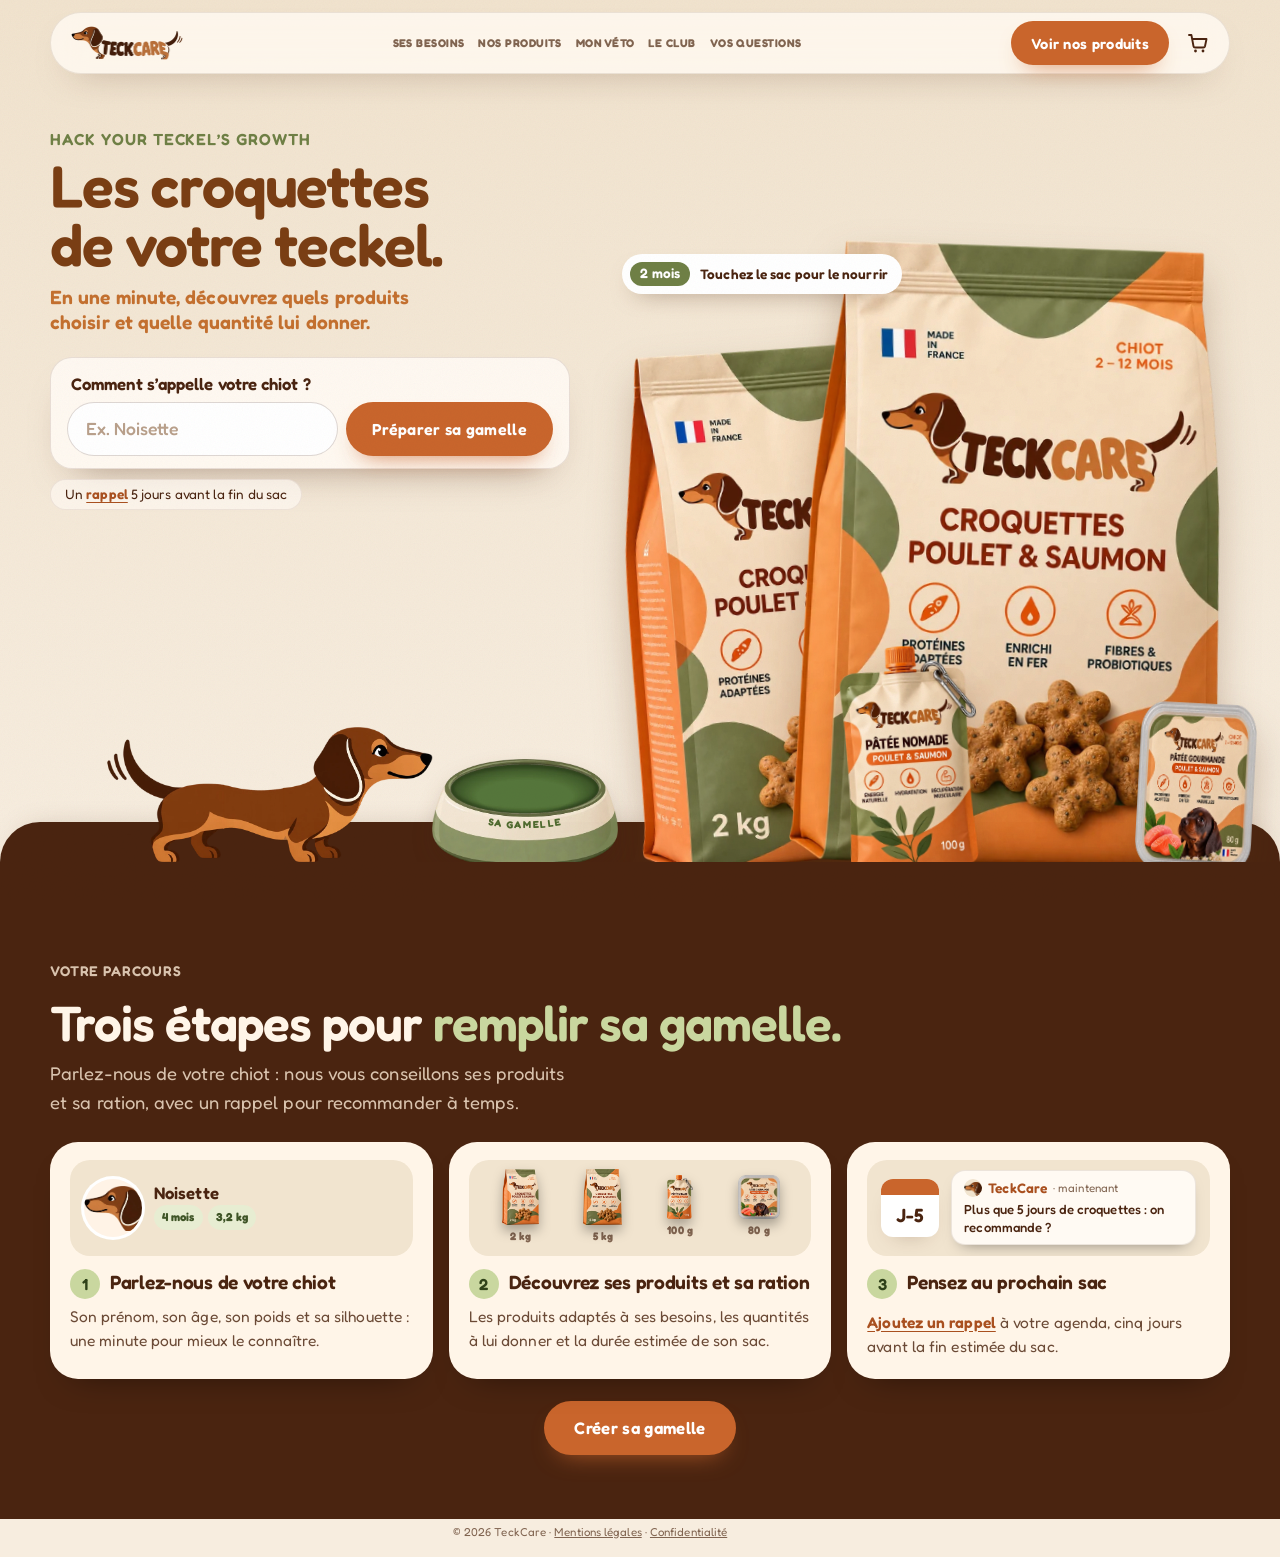
==== commit 1750d3b7: "Calculateur : bouton Préparer sa gamelle, repère de silhouette illustré, résultat simplifié et un se" ====
--- a/index.html
+++ b/index.html
@@ -120,7 +120,7 @@
         <label for="hero-name">Comment s’appelle votre chiot&nbsp;?</label>
         <div class="nc-row">
           <input type="text" id="hero-name" maxlength="20" autocomplete="off" placeholder="Ex. Noisette">
-          <button type="submit" class="btn btn--primary js-calc-cta" data-cta="hero" data-exp="hero_cta_label">Créer son sac</button>
+          <button type="submit" class="btn btn--primary js-calc-cta" data-cta="hero">Préparer sa gamelle</button>
         </div>
       </form>
       <a class="hero-proof" href="#rappel"><span>Un <b class="hp-link">rappel</b> 5&nbsp;jours avant la fin du sac</span></a>
@@ -404,6 +404,9 @@
 <section class="product-section shop shop--atouts" id="atouts" aria-labelledby="atouts-title">
   <div class="container">
     <h2 class="at-h" id="atouts-title">Pourquoi TeckCare</h2>
+    <figure class="at-video">
+      <video src="assets/video/teckcare-gamelle.mp4" poster="assets/video/teckcare-gamelle.webp" muted loop playsinline preload="metadata" aria-label="Un teckel mange ses croquettes TeckCare dans sa gamelle" data-autoplay></video>
+    </figure>
     <ul class="at-list">
       <li><img src="assets/scenes/croquettes.webp" width="1200" height="800" alt="Sac de croquettes TeckCare 5 kg et sa gamelle de croquettes en étoile" loading="lazy"><div><b>Une forme pensée pour sa petite mâchoire</b><span>Une étoile à quatre branches, pour croquer plutôt qu’avaler.</span></div></li>
       <li><img src="assets/scenes/gourmande.webp" width="1200" height="800" alt="Barquette de pâtée gourmande TeckCare à côté d’une gamelle de pâtée" loading="lazy"><div><b>Pour varier ses repas à la maison</b><span>À mélanger à ses croquettes, en en retirant un peu ce jour-là.</span></div></li>
@@ -562,34 +565,60 @@
   <div class="container">
     <div class="section-head" data-reveal>
       <p class="tag"><span>06</span>Le club TeckCare</p>
-      <h2 id="club-title">Après ses 12 mois, <mark>l’aventure continue.</mark></h2>
-      <p class="lead">Rejoignez la communauté des maîtres de teckels&nbsp;: des conseils pour chaque âge, des rencontres toute l’année, et un réseau pour lui trouver des copains… ou un partenaire.</p>
-    </div>
+      <h2 id="club-title">Le club des teckels <mark>et de leurs humains.</mark></h2>
+      <p class="lead">Des conseils pour le voir grandir, des rencontres près de chez vous et des copains de balade, à tout âge.</p>
+      <p class="club-cont">Chiot aujourd’hui, membre du club pour longtemps.</p>
+    </div>
+
+    <figure class="club-photo" data-reveal>
+      <img src="assets/club/balade.webp" srcset="assets/club/balade-800.webp 800w, assets/club/balade.webp 1536w" sizes="(max-width:980px) 100vw, 980px" width="1536" height="1024" alt="Quatre teckels en harnais marchent dans un parc avec leurs propriétaires" loading="lazy" decoding="async">
+    </figure>
+
+    <ul class="club-perks" data-reveal>
+      <li><b aria-hidden="true">✉️</b><span><strong>Des conseils au fil de sa croissance</strong>Une lettre par mois sur ses repas, son éducation et son quotidien.</span></li>
+      <li><b aria-hidden="true">🐾</b><span><strong>Des sorties près de chez vous</strong>Des balades entre teckels et des ateliers avec nos partenaires.</span></li>
+      <li><b aria-hidden="true">🤝</b><span><strong>Des copains pour ses balades</strong>Rencontrez d’autres propriétaires de teckels dans votre ville.</span></li>
+    </ul>
+
     <div class="club-grid">
-      <ul class="club-perks" data-reveal>
-        <li><b aria-hidden="true">✉️</b><span><strong>Des conseils extra</strong>Une lettre par mois, adaptée à l’âge de votre teckel&nbsp;: croissance, dos, éducation, alimentation adulte.</span></li>
-        <li><b aria-hidden="true">🐾</b><span><strong>Des événements exclusifs</strong>Balades de teckels, ateliers avec un vétérinaire, rencontres dans votre ville, plusieurs fois par an.</span></li>
-        <li><b aria-hidden="true">💛</b><span><strong>Trouver son partenaire</strong>Grâce au réseau TeckCare, trouvez un copain de balade ou, pour les adultes, un partenaire de portée près de chez vous.</span></li>
-      </ul>
+      <div class="club-show" data-reveal>
+        <article class="club-letter" aria-labelledby="club-letter-t">
+          <p class="club-k">Aperçu de la lettre du mois</p>
+          <h3 id="club-letter-t"><span id="club-letter-who">Votre chiot</span> grandit&nbsp;: ce mois-ci</h3>
+          <ul>
+            <li><a href="conseils/quantite-croquettes-chiot-teckel.html" data-club-link="conseils">Ses repas&nbsp;: ajuster sa ration à son âge et à sa silhouette</a></li>
+            <li><a href="conseils/accompagner-croissance-teckel.html" data-club-link="conseils">Son quotidien&nbsp;: préserver son dos pendant la croissance</a></li>
+            <li><a href="conseils/transition-alimentaire-chiot-teckel.html" data-club-link="conseils">Ses habitudes&nbsp;: changer d’alimentation sans le brusquer</a></li>
+          </ul>
+        </article>
+        <article class="club-walk" aria-labelledby="club-walk-t">
+          <p class="club-k">Comment se passe une balade du club</p>
+          <h3 id="club-walk-t" class="sr-only">Déroulé d’une balade</h3>
+          <dl>
+            <div><dt>Durée</dt><dd>Environ une heure, à un rythme adapté aux petites pattes</dd></div>
+            <div><dt>Groupe</dt><dd>Quelques teckels et leurs humains, chiots bienvenus</dd></div>
+            <div><dt>Lieu</dt><dd>Un parc près de chez vous</dd></div>
+            <div><dt>Annonce</dt><dd>Les prochaines dates arrivent dans la lettre, selon votre ville</dd></div>
+          </dl>
+        </article>
+      </div>
+
       <form class="club-form" id="club-form" data-reveal novalidate>
         <h3>Rejoindre le club</h3>
-        <p class="club-sub">Gratuit, sans engagement.</p>
+        <p class="club-sub">Gratuit. Désinscription en un clic.</p>
         <div class="form-row"><label for="club-email">Votre e-mail</label><input type="email" id="club-email" autocomplete="email" placeholder="vous@exemple.fr" required></div>
-        <div class="form-row form-row--2">
-          <div><label for="club-dog">Prénom de votre teckel</label><input type="text" id="club-dog" maxlength="20" placeholder="Ex. Noisette"></div>
-          <div><label for="club-cp">Code postal</label><input type="text" id="club-cp" inputmode="numeric" maxlength="5" placeholder="75011"></div>
-        </div>
+        <div class="form-row"><label for="club-dog">Prénom de votre teckel <small>(facultatif)</small></label><input type="text" id="club-dog" maxlength="20" placeholder="Ex. Noisette"></div>
+        <p class="club-age" id="club-age" hidden></p>
         <fieldset class="club-want"><legend>Ce qui m’intéresse</legend>
-          <label><input type="checkbox" name="club-int" value="conseils" checked><span>Conseils</span></label>
-          <label><input type="checkbox" name="club-int" value="evenements" checked><span>Événements</span></label>
-          <label><input type="checkbox" name="club-int" value="partenaire"><span>Trouver un partenaire</span></label>
+          <label><input type="checkbox" name="club-int" value="conseils" checked><span>Les conseils</span></label>
+          <label><input type="checkbox" name="club-int" value="rencontres"><span>Les rencontres</span></label>
         </fieldset>
-        <label class="check" for="club-consent"><input type="checkbox" id="club-consent"><span>J’accepte de recevoir la lettre du club TeckCare. Désinscription en un clic. <a href="confidentialite.html">Confidentialité</a></span></label>
+        <div class="form-row club-cp-row" id="club-cp-row" hidden><label for="club-cp">Code postal</label><input type="text" id="club-cp" inputmode="numeric" maxlength="5" placeholder="75011" autocomplete="postal-code"><p class="club-help">Pour vous proposer les rencontres organisées près de chez vous.</p></div>
+        <label class="check" for="club-consent"><input type="checkbox" id="club-consent"><span>J’accepte de recevoir la lettre du club TeckCare. <a href="confidentialite.html">Confidentialité</a></span></label>
         <button type="submit" class="btn btn--primary btn--block">Rejoindre le club</button>
-        <p class="form-msg" id="club-msg" role="status"></p>
+        <p class="form-msg" id="club-msg" role="status" aria-live="polite"></p>
       </form>
     </div>
-    <p class="club-note" data-reveal>Rencontres pour une portée&nbsp;: réservées aux teckels adultes, avec un bilan vétérinaire à jour. Pour la santé de la race, parlez-en d’abord à votre vétérinaire.</p>
   </div>
 </section>
 
--- a/style.css
+++ b/style.css
@@ -3332,3 +3332,96 @@
   #vd-offer .vd-offer-a{grid-column:1/-1}
   #vd-offer .vd-offer-btn{width:100%;justify-content:center;white-space:normal}
 }
+/* Club TeckCare (refonte) */
+.club .club-cont{margin:10px 0 0;font:600 .95rem/1.4 var(--display);color:var(--pista-d)}
+.club-photo{margin:0 0 18px;border-radius:var(--r-l);overflow:hidden;box-shadow:0 24px 44px -30px rgba(74,36,16,.6)}
+.club-photo img{display:block;width:100%;height:auto;aspect-ratio:3/2;object-fit:cover;max-height:520px}
+.club .club-perks{grid-template-columns:repeat(3,minmax(0,1fr));margin-bottom:22px}
+.club .club-perks li{flex-direction:column;gap:10px}
+@media (max-width:860px){.club .club-perks{grid-template-columns:1fr}.club .club-perks li{flex-direction:row}}
+.club .club-grid{grid-template-columns:1.15fr 1fr}
+@media (max-width:860px){.club .club-grid{grid-template-columns:1fr}}
+.club-show{display:grid;gap:14px}
+.club-letter,.club-walk{padding:18px 20px;border-radius:var(--r-m);background:rgba(255,250,243,.92);border:1px solid rgba(74,36,16,.08);transition:box-shadow .3s}
+.club-walk.is-hi{box-shadow:0 0 0 3px var(--pista)}
+.club-k{margin:0 0 6px;font:800 .7rem/1 var(--sans);letter-spacing:.14em;text-transform:uppercase;color:var(--pista-d)}
+.club-letter h3{margin:0 0 10px;font:600 1.15rem/1.25 var(--display);color:var(--ink)}
+.club-letter ul{margin:0;padding:0;list-style:none;display:grid;gap:8px}
+.club-letter li{padding-left:22px;position:relative;font-size:.95rem;line-height:1.4}
+.club-letter li::before{content:"🐾";position:absolute;left:0;top:0;font-size:.8rem}
+.club-letter a{color:var(--ink);text-decoration:underline;text-decoration-color:var(--pista);text-underline-offset:3px}
+.club-walk dl{margin:0;display:grid;gap:6px}
+.club-walk dl div{display:grid;grid-template-columns:90px 1fr;gap:10px;font-size:.92rem}
+.club-walk dt{font-weight:800;color:var(--ink)}
+.club-walk dd{margin:0;color:var(--muted)}
+.club .club-form{background:#FFFAF0;color:var(--ink);border:1.5px solid var(--pista);box-shadow:0 18px 36px -30px rgba(74,36,16,.5)}
+.club .club-form h3{color:var(--ink)}
+.club .club-sub{color:var(--muted)}
+.club .club-form label,.club .club-want legend{color:var(--ink)}
+.club .club-form input[type=email],.club .club-form input[type=text],.club .club-form input[type=month]{width:100%;height:46px;padding:0 14px;border-radius:12px;border:1.5px solid var(--line);background:#fff;color:var(--ink);font-size:1rem}
+.club .club-form small{font-weight:400;color:var(--muted)}
+.club .club-want span{border-color:var(--line);color:var(--ink);background:#fff}
+.club .club-want input:checked+span{background:var(--pista);border-color:var(--pista-d);color:#2F4219}
+.club .club-want input:focus-visible+span{outline-color:var(--pista-d)}
+.club .club-form .check{color:var(--muted)}
+.club .club-form .check a{color:var(--pista-d)}
+.club .club-form .form-msg{color:#A8471F}
+.club-help{margin:6px 0 0;font-size:.82rem;color:var(--muted)}
+.club-age{margin:-2px 0 12px;font-size:.88rem;color:var(--ink)}
+.club-cp-row[hidden]{display:none}
+.club-done{text-align:center;outline:none}
+.club-done-i{margin:0;font-size:1.8rem}
+.club-done h3{margin:6px 0 6px}
+.club-done>p{margin:0 0 10px;color:var(--muted)}
+.club-prefs{list-style:none;margin:0 0 12px;padding:10px 12px;border-radius:12px;background:var(--pista-l);display:grid;gap:4px;font-size:.9rem;text-align:left}
+.club-bd{margin:0 0 12px;text-align:left}
+.club-bd label{display:block;margin-bottom:5px;font-size:.88rem;font-weight:600}
+.club-bd>span{display:flex;gap:8px}
+.club-next{display:flex;flex-wrap:wrap;gap:8px;justify-content:center}
+/* Vidéo « Pourquoi TeckCare » */
+.at-video{margin:0 auto 22px;max-width:980px;border-radius:var(--r-l);overflow:hidden;background:#EFE6D6;box-shadow:0 22px 40px -30px rgba(74,36,16,.55)}
+.at-video video{display:block;width:100%;height:auto;aspect-ratio:16/9;object-fit:cover}
+/* Calculateur : repère de silhouette à l'étape 2 */
+.bcs-live.is-set #bcs-live-txt{display:flex;align-items:center;gap:14px;margin:0}
+.bcs-live-pic{width:120px;height:auto;flex:none}
+#bcs-live-txt>span{display:grid;gap:2px}
+.bcs-live-k{font:800 .68rem/1 var(--sans);letter-spacing:.14em;text-transform:uppercase;color:var(--pista-d)}
+#bcs-live-txt b{font:600 1.1rem/1.2 var(--display);color:var(--ink)}
+#bcs-live-txt small{font-size:.82rem;color:var(--muted)}
+.bcs-live[data-cat="mince"].is-set,.bcs-live[data-cat="ronde"].is-set{background:#F6E6D3}
+.bcs-live[data-cat="ideale"].is-set{background:var(--pista-l)}
+/* Résultat simplifié */
+.sr .sr-k{margin:0 0 4px;font:800 .7rem/1.2 var(--sans);letter-spacing:.14em;text-transform:uppercase;color:var(--pista-d)}
+.sr .sr-k span{margin-left:4px;padding:2px 8px;border-radius:999px;background:#fff;letter-spacing:.06em;color:var(--muted)}
+.sr .fs-meals b{color:var(--ink)}
+.sr-bag{display:grid;grid-template-columns:110px minmax(0,1fr);gap:16px;align-items:center;margin:16px 0 0;padding:16px 18px;border-radius:var(--r-m);background:#FFFAF0;border:1.5px solid var(--pista)}
+.sr-bag-img{width:100%;height:auto;max-height:160px;object-fit:contain}
+.sr-bag-n{margin:0;font-size:.95rem;color:var(--ink)}
+.sr-bag-p{margin:4px 0 10px;font-size:1.02rem}
+.sr-bag-p b:first-child{font:600 1.35rem var(--display);color:var(--ink)}
+.sr-fmt{display:flex;gap:6px;margin:0 0 12px;flex-wrap:wrap}
+.sr-fmt-b{padding:6px 14px;border-radius:999px;border:1.5px solid var(--line);background:#fff;font:700 .88rem var(--sans);color:var(--ink);cursor:pointer}
+.sr-fmt-b small{font-weight:600;color:var(--pista-d)}
+.sr-fmt-b[aria-pressed="true"]{background:var(--pista);border-color:var(--pista-d)}
+.sr .res-added{margin:8px 0 0;font-size:.88rem;color:var(--pista-d);font-weight:700;min-height:0}
+.sr-sil{display:grid;grid-template-columns:130px minmax(0,1fr);gap:14px;align-items:center;margin:14px 0 0;padding:14px 18px;border-radius:var(--r-m);background:var(--pista-l)}
+.sr-sil[data-cat="mince"],.sr-sil[data-cat="ronde"]{background:#F6E6D3}
+.sr-sil-pic{width:100%;height:auto}
+.sr-sil-l{margin:0;font:600 1.2rem/1.2 var(--display);color:var(--ink)}
+.sr-sil-tip{margin:4px 0 0;font-size:.94rem}
+.sr-note{margin:6px 0 0;font-size:.8rem;color:var(--muted)}
+.sr-extra{margin:14px 0 4px;padding:14px 18px;border-radius:var(--r-m);background:#fff;border:1px dashed rgba(74,36,16,.18)}
+.sr-extra h4{margin:0 0 10px;font:600 1.05rem var(--display);color:var(--ink)}
+.sr-extra-b{display:grid;grid-template-columns:80px minmax(0,1fr);gap:14px;align-items:start}
+.sr-extra-b img{width:100%;height:auto;max-height:110px;object-fit:contain}
+.sr-extra-n{margin:0;font-weight:800;color:var(--ink)}
+.sr-extra-n span{margin-left:6px;font-weight:700;color:var(--accent-d)}
+.sr-extra-w,.sr-extra-q{margin:4px 0 0;font-size:.9rem}
+.sr-extra-q{margin-bottom:10px;color:var(--muted)}
+.fx-how-l{margin:6px 0;padding-left:18px;font-size:.9rem;display:grid;gap:4px}
+@media (max-width:560px){
+  .sr-bag{grid-template-columns:80px minmax(0,1fr);padding:14px}
+  .sr-bag .sr-add{width:100%}
+  .sr-sil{grid-template-columns:96px minmax(0,1fr);padding:12px 14px}
+  .bcs-live-pic{width:90px}
+}
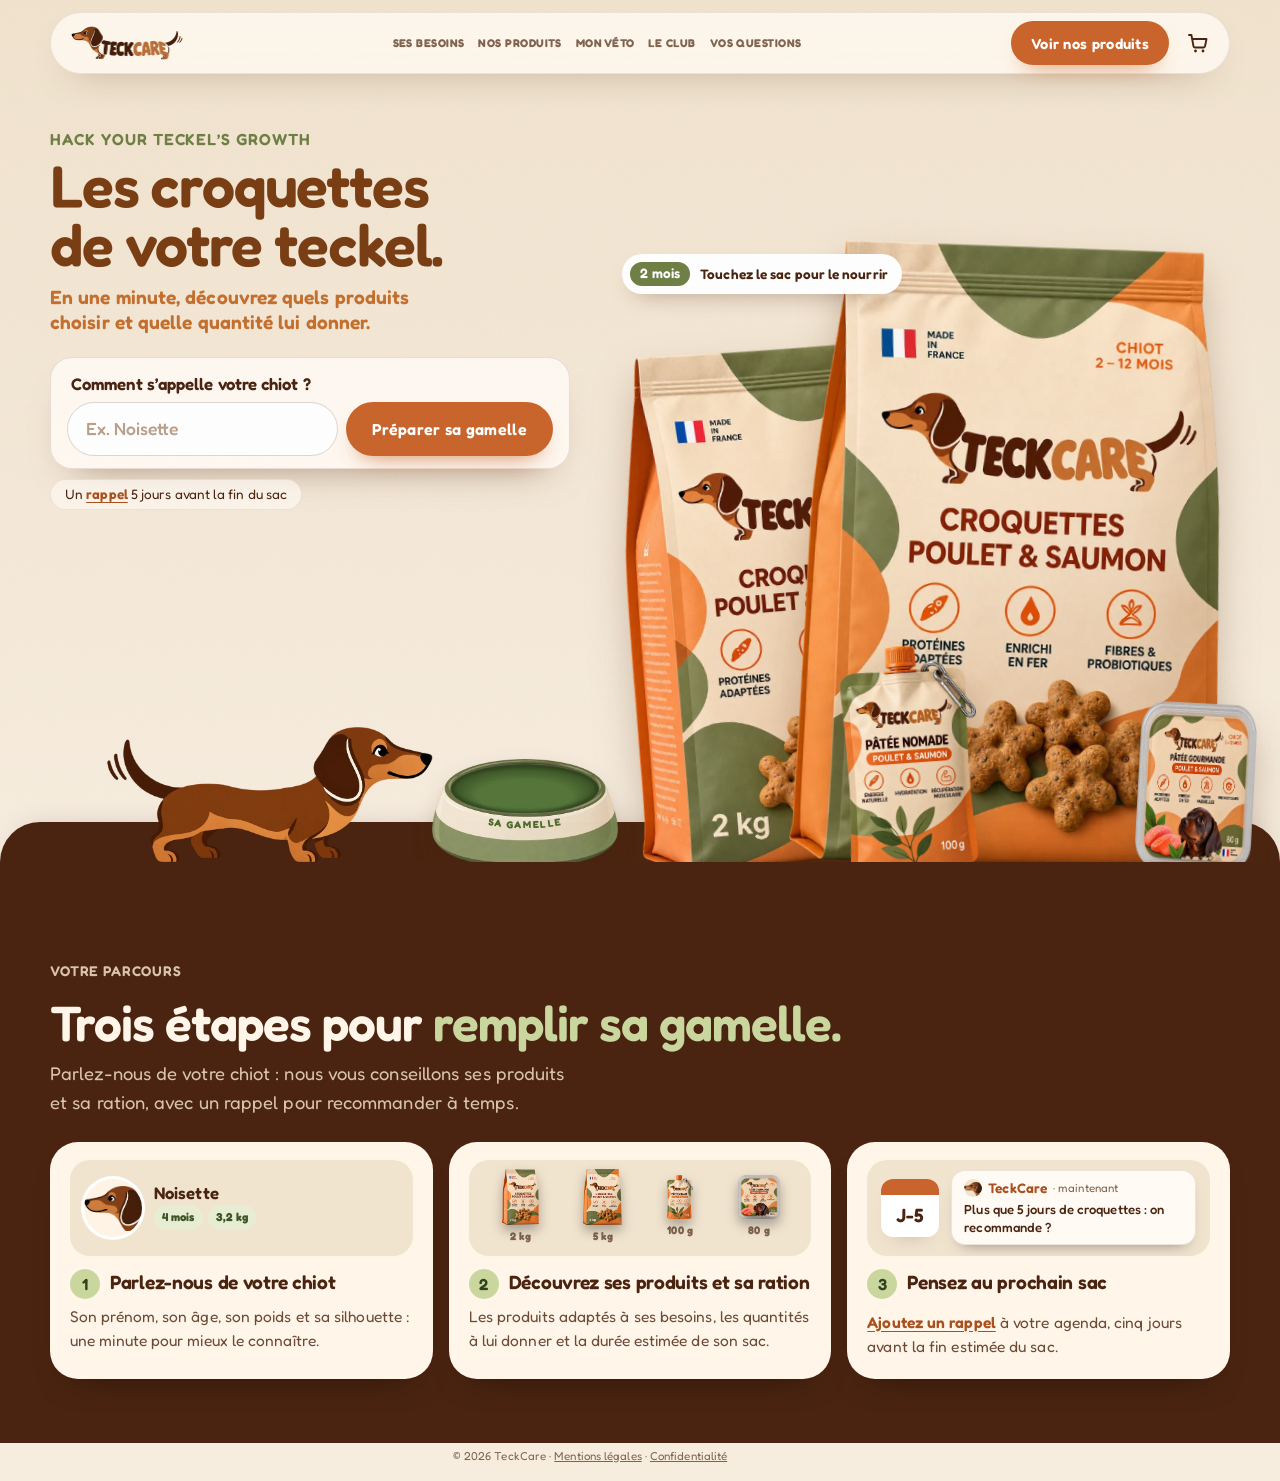
==== commit 30902c28: "Accueil : retrait du bouton Créer sa gamelle sous les étapes Co-Authored-By: Claude Opus 5.5 <norepl" ====
--- a/index.html
+++ b/index.html
@@ -175,7 +175,6 @@
         <p><a class="step-link" href="#rappel" data-open-rem>Ajoutez un rappel</a> à votre agenda, cinq jours avant la fin estimée du sac.</p>
       </li>
     </ol>
-    <p class="steps-cta"><a class="btn btn--primary btn--lg" href="#calculateur" data-open-quiz>Créer sa gamelle</a></p>
   </div>
 </section>
 
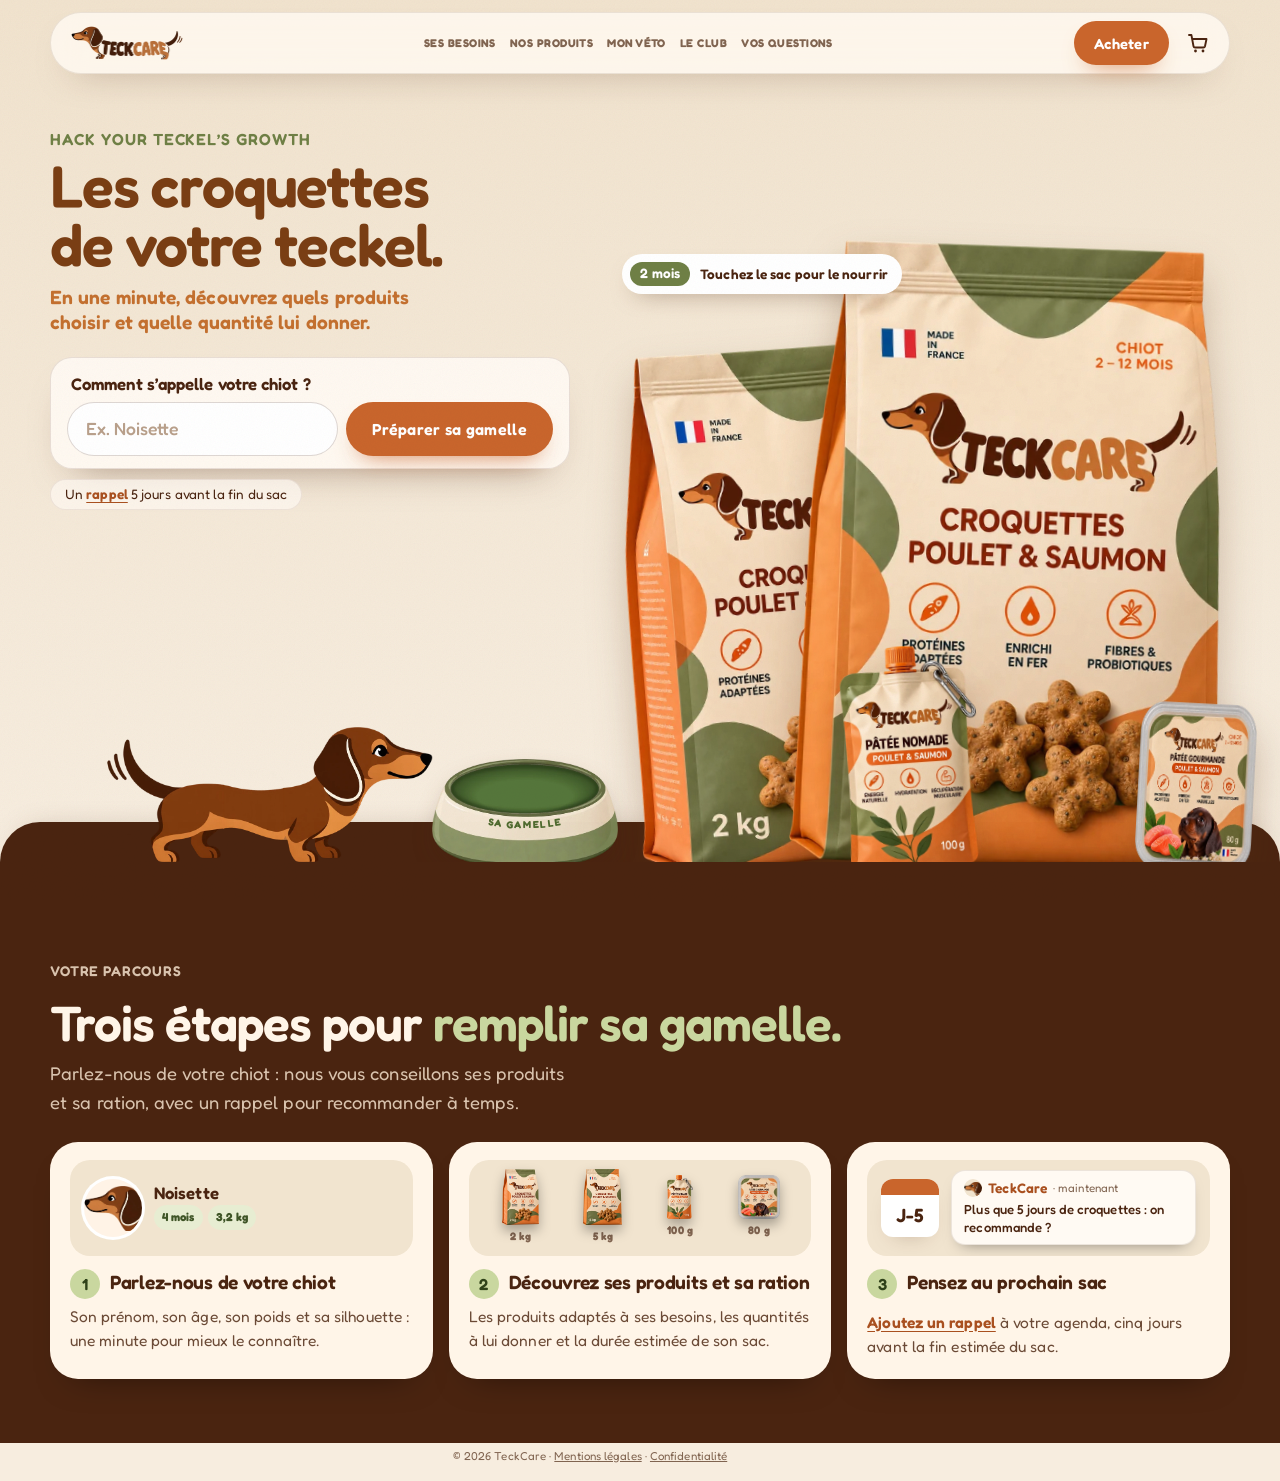
==== commit 0ed3f359: "En-tête : bouton Acheter Co-Authored-By: Claude Opus 5.5 <noreply@anthropic.com> Claude-Session: htt" ====
--- a/index.html
+++ b/index.html
@@ -7,14 +7,14 @@
   <title>TeckCare</title>
   <meta name="description" content="TeckCare : des croquettes pensées pour les chiots teckels de 2 à 12 mois. Calculez sa ration et découvrez le format de sac qui lui convient.">
   <meta name="theme-color" content="#F7EBDA">
-  <link rel="canonical" href="https://VOTRE-PSEUDO.github.io/teckcare/">
+  <link rel="canonical" href="https://lehelloenora-dev.github.io/teckcare/">
 
   <meta property="og:type" content="website">
   <meta property="og:locale" content="fr_FR">
   <meta property="og:site_name" content="TeckCare">
   <meta property="og:title" content="TeckCare — Croquettes pour chiots teckels">
   <meta property="og:description" content="Des croquettes pensées pour accompagner les petits teckels dans leur grande croissance. Calculez la ration de votre chiot en 3 questions.">
-  <meta property="og:image" content="https://VOTRE-PSEUDO.github.io/teckcare/assets/og-image.jpg">
+  <meta property="og:image" content="https://lehelloenora-dev.github.io/teckcare/assets/club/balade-800.webp">
   <meta name="twitter:card" content="summary_large_image">
 
   <link rel="icon" type="image/png" sizes="32x32" href="assets/favicon-32.png">
@@ -35,11 +35,11 @@
   {
     "@context": "https://schema.org",
     "@graph": [
-      { "@type": "Organization", "name": "TeckCare", "url": "https://VOTRE-PSEUDO.github.io/teckcare/",
-        "logo": "https://VOTRE-PSEUDO.github.io/teckcare/assets/logo.webp",
+      { "@type": "Organization", "name": "TeckCare", "url": "https://lehelloenora-dev.github.io/teckcare/",
+        "logo": "https://lehelloenora-dev.github.io/teckcare/assets/logo.webp",
         "description": "Croquettes pensées pour les chiots teckels de 2 à 12 mois." },
-      { "@type": "WebSite", "name": "TeckCare", "url": "https://VOTRE-PSEUDO.github.io/teckcare/", "inLanguage": "fr-FR" },
-      {"@type": "FAQPage", "mainEntity": [{"@type": "Question", "name": "À partir de quel âge donner les croquettes TeckCare ?", "acceptedAnswer": {"@type": "Answer", "text": "TeckCare est pensé pour les chiots teckels de 2 à 12 mois. Pour un chiot plus jeune, ou si vous avez un doute, demandez conseil à votre vétérinaire."}}, {"@type": "Question", "name": "Comment la ration de mon chiot est-elle calculée ?", "acceptedAnswer": {"@type": "Answer", "text": "Le calculateur estime le besoin énergétique à partir de son poids et de son âge, ajuste selon sa silhouette, puis le convertit en grammes de croquettes. C’est une estimation à affiner en pesant votre chiot chaque semaine avec votre vétérinaire."}}, {"@type": "Question", "name": "Combien de temps dure un sac ?", "acceptedAnswer": {"@type": "Answer", "text": "Cela dépend de la ration, donc de l’âge et du poids de votre chiot. Le calculateur affiche la durée de chaque format, et le rappel de fin de sac vous prévient quelques jours avant la fin estimée. Comme votre chiot grandit, un sac peut durer un peu moins que prévu."}}, {"@type": "Question", "name": "Comment changer l’alimentation de mon chiot ?", "acceptedAnswer": {"@type": "Answer", "text": "Progressivement, sur 7 à 10 jours, en mélangeant de plus en plus de nouvelles croquettes à l’ancienne alimentation. Notre guide de transition détaille les étapes."}}, {"@type": "Question", "name": "Livraison, retours, garantie : comment ça se passe ?", "acceptedAnswer": {"@type": "Answer", "text": "Les commandes ouvrent bientôt : aucun paiement n’est demandé pour l’instant. Les conditions définitives (délais, frais, retours, garanties) seront publiées dans les conditions de vente à l’ouverture."}}, {"@type": "Question", "name": "Faut-il s’abonner ?", "acceptedAnswer": {"@type": "Answer", "text": "Non. Aujourd’hui, aucun abonnement n’est proposé : vous commandez un sac quand vous le souhaitez, et vous pouvez demander un rappel avant la fin. Vous commandez sac par sac, sans abonnement."}}, {"@type": "Question", "name": "Que faire si mon chiot a un souci de santé ou de poids ?", "acceptedAnswer": {"@type": "Answer", "text": "Parlez-en à votre vétérinaire avant toute chose. Notre ration est indicative et ne remplace pas son avis."}}]}
+      { "@type": "WebSite", "name": "TeckCare", "url": "https://lehelloenora-dev.github.io/teckcare/", "inLanguage": "fr-FR" },
+      {"@type": "FAQPage", "mainEntity": [{"@type": "Question", "name": "À partir de quel âge donner les croquettes TeckCare ?", "acceptedAnswer": {"@type": "Answer", "text": "TeckCare est pensé pour les chiots teckels de 2 à 12 mois. Pour un chiot plus jeune, ou si vous avez un doute, demandez conseil à votre vétérinaire."}}, {"@type": "Question", "name": "Comment la ration de mon chiot est-elle calculée ?", "acceptedAnswer": {"@type": "Answer", "text": "Le calculateur estime le besoin énergétique à partir de son poids et de son âge, puis le convertit en grammes de croquettes. Sa silhouette oriente nos conseils sans modifier ce calcul. C’est une estimation à affiner en pesant votre chiot chaque semaine avec votre vétérinaire."}}, {"@type": "Question", "name": "Combien de temps dure un sac ?", "acceptedAnswer": {"@type": "Answer", "text": "Cela dépend de la ration, donc de l’âge et du poids de votre chiot. Le calculateur affiche la durée de chaque format, et le rappel de fin de sac vous prévient quelques jours avant la fin estimée. Comme votre chiot grandit, un sac peut durer un peu moins que prévu."}}, {"@type": "Question", "name": "Comment changer l’alimentation de mon chiot ?", "acceptedAnswer": {"@type": "Answer", "text": "Progressivement, sur 7 à 10 jours, en mélangeant de plus en plus de nouvelles croquettes à l’ancienne alimentation. Notre guide de transition détaille les étapes."}}, {"@type": "Question", "name": "Livraison, retours, garantie : comment ça se passe ?", "acceptedAnswer": {"@type": "Answer", "text": "La livraison coûte 3,90 € et elle est offerte dès 39 € de produits, après réduction. Vous commandez sans créer de compte."}}, {"@type": "Question", "name": "Faut-il s’abonner ?", "acceptedAnswer": {"@type": "Answer", "text": "Non. L’achat se fait à l’unité, sans abonnement : vous commandez quand vous le souhaitez et vous pouvez créer un rappel avant la fin du sac."}}, {"@type": "Question", "name": "Que faire si mon chiot a un souci de santé ou de poids ?", "acceptedAnswer": {"@type": "Answer", "text": "Parlez-en à votre vétérinaire avant toute chose. Notre ration est indicative et ne remplace pas son avis."}}]}
     ]
   }
   </script>
@@ -86,7 +86,7 @@
       <a href="#faq">Vos questions</a>
     </nav>
     <div class="header-actions">
-      <a class="btn btn--primary btn--sm header-cta" href="#croquettes" data-buy-cta>Voir nos produits</a>
+      <a class="btn btn--primary btn--sm header-cta" href="#croquettes" data-buy-cta>Acheter</a>
       <button class="icon-btn cart-btn" type="button" data-open-cart aria-label="Ouvrir le panier">
         <svg width="24" height="24" aria-hidden="true"><use href="#i-cart"/></svg>
         <span class="cart-count" data-cart-count aria-hidden="true">0</span>
@@ -178,7 +178,7 @@
   </div>
 </section>
 
-<!-- ============================ 3. CARNET DE CROISSANCE ============================ -->
+<!-- ============================ 3. CALCULATEUR ============================ -->
 <section class="calc-section" id="calculateur" data-month="6" aria-labelledby="calc-title">
   <div class="container calc-layout">
     <div class="calc-intro" data-reveal>
@@ -215,7 +215,7 @@
             </div>
           </div>
           <fieldset class="variety">
-            <legend>Sa variété <em>(facultatif)</em></legend>
+            <legend>Sa variété <em>(facultatif, pour nos conseils)</em></legend>
             <div class="variety-opts">
               <label><input type="radio" name="variety" value="kaninchen"><span>Kaninchen</span></label>
               <label><input type="radio" name="variety" value="nain"><span>Nain</span></label>
@@ -233,6 +233,8 @@
             </div>
             <p class="field-msg" id="age-msg" role="alert"></p>
             <ul class="age-ticks" aria-hidden="true"><li>2</li><li>3</li><li>4</li><li>5</li><li>6</li><li>7</li><li>8</li><li>9</li><li>10</li><li>11</li><li>12</li></ul>
+            <p class="age-adult"><button type="button" class="btn btn--text btn--sm" data-adult aria-expanded="false" aria-controls="age-adult-msg">Il a plus de 12&nbsp;mois&nbsp;?</button></p>
+            <div class="age-adult-msg" id="age-adult-msg" hidden><p>Ce calculateur est conçu pour les chiots de 2 à 12&nbsp;mois&nbsp;: au-delà, ses besoins d’adulte ne suivent plus cette formule et nous ne calculons pas de ration. Votre vétérinaire reste la bonne personne pour l’ajuster.</p><p>Le club TeckCare accueille les teckels de tout âge&nbsp;: conseils par e-mail et balades près de chez vous.</p><a class="btn btn--ghost btn--sm" href="#club">Découvrir le club</a></div>
           </div>
           <div class="field-block">
             <p class="field-label" id="q-weight">Combien pèse-t-il&nbsp;?</p>
@@ -255,7 +257,7 @@
 
         <div class="calc-step" data-step="2" aria-labelledby="q-bcs" hidden>
           <h3 id="q-bcs">Regardons sa silhouette ensemble</h3>
-          <p class="step-hint">En plus de son poids, sa silhouette nous aide à mieux le connaître. Observez-le et passez doucement vos mains sur ses côtes pour répondre à ces trois questions.</p>
+          <p class="step-hint">Sa silhouette n’entre pas dans le calcul de la ration&nbsp;: elle nous aide à adapter nos conseils. Observez-le et passez doucement vos mains sur ses côtes pour répondre à ces trois questions.</p>
           <fieldset class="bcs-q">
             <legend><span>1</span> Sentez-vous facilement ses côtes en passant doucement les mains&nbsp;?</legend>
             <div class="bcs-opts">
@@ -327,7 +329,7 @@
       <article class="gm-card" id="patees" aria-labelledby="gm-maison-t">
         <div class="gm-img"><img src="assets/pack/photo/tray-front.webp" width="492" height="515" alt="Pâtée gourmande TeckCare, barquette de 80 g" loading="lazy"></div>
         <h3 id="gm-maison-t">Pâtée gourmande</h3>
-        <p class="gm-use">À mélanger à ses croquettes.</p>
+        <p class="gm-use">À mélanger à ses croquettes, de temps en temps ou régulièrement.</p>
         <p class="gm-fmtx">Barquette de 80&nbsp;g</p>
         <p class="gm-price"><span class="price">2,40&nbsp;€</span> <span class="per-kg">la barquette</span></p>
         <button type="button" class="btn btn--primary gm-btn" data-quick-add="pate-gourmande-80g">Ajouter au panier</button>
@@ -345,7 +347,7 @@
     </div>
     <div class="gm-help">
       <p><b>Quelle quantité lui donner&nbsp;?</b></p>
-      <a class="btn btn--ghost" href="#calculateur" data-open-quiz>Créer son sac</a>
+      <a class="btn btn--ghost" href="#calculateur" data-open-quiz>Préparer sa gamelle</a>
     </div>
   </div>
   <dialog class="pdlg" id="pd-croq" aria-labelledby="pd-croq-t">
@@ -374,7 +376,7 @@
           </tbody>
         </table>
       <h4>Utilisation</h4>
-      <p>Pour les chiots teckels de 2 à 12&nbsp;mois, en sac de 2 ou 5&nbsp;kg. La quantité dépend de son âge, de son poids et de sa silhouette&nbsp;: le calculateur l’estime pour vous. Pour changer d’alimentation, passez progressivement sur 7&nbsp;jours (<a href="conseils/transition-alimentaire-chiot-teckel.html">le guide</a>).</p>
+      <p>Pour les chiots teckels de 2 à 12&nbsp;mois, en sac de 2 ou 5&nbsp;kg. La quantité dépend de son âge et de son poids&nbsp;: le calculateur l’estime pour vous. Pour changer d’alimentation, passez progressivement sur 7&nbsp;jours (<a href="conseils/transition-alimentaire-chiot-teckel.html">le guide</a>).</p>
     </div>
   </dialog>
   <dialog class="pdlg" id="pd-gourmande" aria-labelledby="pd-gourmande-t">
@@ -383,7 +385,7 @@
       <h4>Composition</h4>
       <ul class="pd-list"><li>Recette poulet &amp; saumon, comme ses croquettes.</li><li>Barquette de 80&nbsp;g.</li></ul>
       <h4>Utilisation</h4>
-      <ul class="pd-list"><li>Mélangez-la à ses croquettes.</li><li>Ce jour-là, donnez-lui un peu moins de croquettes.</li><li>Le calculateur vous indique combien en retirer.</li></ul>
+      <ul class="pd-list"><li>Mélangez-la à ses croquettes, de temps en temps ou plus régulièrement.</li><li>Le jour où il en mange une, retirez environ 21&nbsp;g de croquettes de sa ration.</li></ul>
     </div>
   </dialog>
   <dialog class="pdlg" id="pd-nomade" aria-labelledby="pd-nomade-t">
@@ -392,7 +394,7 @@
       <h4>Composition</h4>
       <ul class="pd-list"><li>Recette poulet &amp; saumon, comme ses croquettes.</li><li>Gourde refermable de 100&nbsp;g.</li></ul>
       <h4>Utilisation</h4>
-      <ul class="pd-list"><li>Donnez-la directement à la gourde, ou versez-la sur ses croquettes.</li><li>Pratique en sortie ou en voyage.</li><li>Ce jour-là, donnez-lui un peu moins de croquettes&nbsp;: le calculateur vous indique combien.</li></ul>
+      <ul class="pd-list"><li>Surtout pour les sorties et les voyages&nbsp;: donnez-la à la gourde ou versez-la sur ses croquettes.</li><li>Le jour où il en mange une, retirez environ 26&nbsp;g de croquettes de sa ration.</li></ul>
     </div>
   </dialog>
 </section>
@@ -403,11 +405,8 @@
 <section class="product-section shop shop--atouts" id="atouts" aria-labelledby="atouts-title">
   <div class="container">
     <h2 class="at-h" id="atouts-title">Pourquoi TeckCare</h2>
-    <figure class="at-video">
-      <video src="assets/video/teckcare-gamelle.mp4" poster="assets/video/teckcare-gamelle.webp" muted loop playsinline preload="metadata" aria-label="Un teckel mange ses croquettes TeckCare dans sa gamelle" data-autoplay></video>
-    </figure>
     <ul class="at-list">
-      <li><img src="assets/scenes/croquettes.webp" width="1200" height="800" alt="Sac de croquettes TeckCare 5 kg et sa gamelle de croquettes en étoile" loading="lazy"><div><b>Une forme pensée pour sa petite mâchoire</b><span>Une étoile à quatre branches, pour croquer plutôt qu’avaler.</span></div></li>
+      <li><video class="at-vid" src="assets/video/teckcare-gamelle.mp4" poster="assets/video/teckcare-gamelle.webp" width="1280" height="720" muted loop playsinline preload="metadata" aria-label="Un teckel mange ses croquettes TeckCare dans sa gamelle, à côté du sac" data-autoplay></video><div><b>Une forme pensée pour sa petite mâchoire</b><span>Une étoile à quatre branches, pour croquer plutôt qu’avaler.</span></div></li>
       <li><img src="assets/scenes/gourmande.webp" width="1200" height="800" alt="Barquette de pâtée gourmande TeckCare à côté d’une gamelle de pâtée" loading="lazy"><div><b>Pour varier ses repas à la maison</b><span>À mélanger à ses croquettes, en en retirant un peu ce jour-là.</span></div></li>
       <li><img src="assets/scenes/nomade.webp" width="1200" height="800" alt="Gourde de pâtée nomade TeckCare près d’une laisse, au bord d’un chemin" loading="lazy"><div><b>Pratique à emporter et à servir</b><span>Une gourde refermable, sans gamelle, en sortie ou en voyage.</span></div></li>
     </ul>
@@ -442,7 +441,7 @@
     <div class="remind-intro" data-reveal>
       <p class="tag"><span>04</span>Le rappel de fin de sac</p>
       <h2 id="rappel-title">Jamais à court de <mark>croquettes.</mark></h2>
-      <p class="lead">Combien de temps va durer son sac&nbsp;? Recevez un rappel <strong>5&nbsp;jours avant la fin</strong>, dans votre agenda.</p>
+      <p class="lead">Recevez un rappel par e-mail ou ajoutez-le à votre agenda, cinq jours avant la fin estimée du sac.</p>
       <button type="button" class="btn btn--primary rem-open" data-open-reminder>Créer mon rappel</button>
       <div class="rem-cal" aria-hidden="true">
         <div class="rem-cal-head"><b id="cal-month">—</b><span id="cal-sub">Votre sac en un coup d’œil</span></div>
@@ -469,25 +468,29 @@
             </div>
           </div>
           <p class="estimate" id="rem-estimate" aria-live="polite">Renseignez la ration pour estimer la fin du sac.</p>
-          <p class="rem-hint" id="rem-hint">Vous ne connaissez pas sa ration&nbsp;? <a href="#calculateur">Calculez-la en 1&nbsp;minute</a>, elle se reportera ici.</p>
-          <div class="form-actions rem-actions">
-            <a class="btn btn--primary" id="rem-gcal" href="#" target="_blank" rel="noopener"><svg width="20" height="20" viewBox="0 0 24 24" aria-hidden="true" fill="none" stroke="currentColor" stroke-width="2" stroke-linecap="round"><rect x="3" y="5" width="18" height="16" rx="3"/><path d="M3 10h18M8 3v4M16 3v4"/></svg> Google Agenda</a>
-            <button type="button" class="btn btn--ghost" id="rem-ics">Apple / Outlook (.ics)</button>
-          </div>
-          <details class="mail-opt">
-            <summary>Être prévenu par e-mail</summary>
-            <div class="mail-body">
-              <div class="form-row">
-                <label for="rem-email">E-mail</label>
-                <input type="email" id="rem-email" autocomplete="email" placeholder="vous@exemple.fr">
-              </div>
-              <label class="check" for="rem-consent">
-                <input type="checkbox" id="rem-consent">
-                <span>J’accepte de recevoir <strong>un seul e-mail de rappel</strong> avant la fin estimée de mon sac. Mon adresse ne sert à rien d’autre.</span>
-              </label>
-              <button type="submit" class="btn btn--ghost">Me prévenir par e-mail</button>
-            </div>
-          </details>
+          <p class="rem-hint" id="rem-hint">Vous ne connaissez pas sa ration&nbsp;? <a href="#calculateur">Préparez sa gamelle</a>, elle se reportera ici.</p>
+          <p class="rem-note">Estimation&nbsp;: sa ration évolue pendant la croissance, la date peut donc avancer.</p>
+          <div class="rem-way" role="radiogroup" aria-label="Type de rappel">
+            <label><input type="radio" name="rem-way" value="agenda" checked><span>📅 Dans mon agenda</span></label>
+            <label><input type="radio" name="rem-way" value="email"><span>✉️ Par e-mail</span></label>
+          </div>
+          <div class="rem-pane" data-rem-pane="agenda">
+            <div class="form-actions rem-actions">
+              <a class="btn btn--primary" id="rem-gcal" href="#" target="_blank" rel="noopener"><svg width="20" height="20" viewBox="0 0 24 24" aria-hidden="true" fill="none" stroke="currentColor" stroke-width="2" stroke-linecap="round"><rect x="3" y="5" width="18" height="16" rx="3"/><path d="M3 10h18M8 3v4M16 3v4"/></svg> Google Agenda</a>
+              <button type="button" class="btn btn--ghost" id="rem-ics">Apple / Outlook (.ics)</button>
+            </div>
+          </div>
+          <div class="rem-pane" data-rem-pane="email" hidden>
+            <div class="form-row">
+              <label for="rem-email">E-mail</label>
+              <input type="email" id="rem-email" autocomplete="email" placeholder="vous@exemple.fr">
+            </div>
+            <label class="check" for="rem-consent">
+              <input type="checkbox" id="rem-consent">
+              <span>J’accepte de recevoir <strong>un e-mail de rappel</strong> avant la fin estimée de mon sac. Ce consentement est distinct de la lettre du club.</span>
+            </label>
+            <button type="submit" class="btn btn--primary">Recevoir le rappel par e-mail</button>
+          </div>
           <p class="form-msg" id="rem-msg" role="status"></p>
         </form>
       </div>
@@ -514,7 +517,6 @@
       <p class="vd-count" id="vd-count" role="status" aria-live="polite"></p>
     </form>
     <p class="vd-src" id="vd-src" hidden></p>
-    <details class="vd-diag" id="vd-diag" hidden><summary>Détails techniques des requêtes</summary><ol id="vd-diag-list"></ol></details>
     <div class="vd-offer" id="vd-offer" aria-live="polite"></div>
     <div class="vd-toggle" role="group" aria-label="Affichage">
       <button type="button" data-vd-view="list" aria-pressed="true">Liste</button>
@@ -566,39 +568,44 @@
       <p class="tag"><span>06</span>Le club TeckCare</p>
       <h2 id="club-title">Le club des teckels <mark>et de leurs humains.</mark></h2>
       <p class="lead">Des conseils pour le voir grandir, des rencontres près de chez vous et des copains de balade, à tout âge.</p>
-      <p class="club-cont">Chiot aujourd’hui, membre du club pour longtemps.</p>
+      <p class="club-cont">Gratuit, sans obligation d’achat, pour les chiots comme pour les adultes. Chiot aujourd’hui, membre du club pour longtemps.</p>
     </div>
 
     <figure class="club-photo" data-reveal>
-      <img src="assets/club/balade.webp" srcset="assets/club/balade-800.webp 800w, assets/club/balade.webp 1536w" sizes="(max-width:980px) 100vw, 980px" width="1536" height="1024" alt="Quatre teckels en harnais marchent dans un parc avec leurs propriétaires" loading="lazy" decoding="async">
+      <img src="assets/club/rencontre-balade.webp" srcset="assets/club/rencontre-balade-800.webp 800w, assets/club/rencontre-balade.webp 1536w" sizes="(max-width:980px) 100vw, 980px" width="1536" height="1024" alt="Illustration : des propriétaires et leurs teckels en balade dans un parc" loading="lazy" decoding="async">
+      <figcaption>Illustration d’une balade du club</figcaption>
     </figure>
 
     <ul class="club-perks" data-reveal>
-      <li><b aria-hidden="true">✉️</b><span><strong>Des conseils au fil de sa croissance</strong>Une lettre par mois sur ses repas, son éducation et son quotidien.</span></li>
-      <li><b aria-hidden="true">🐾</b><span><strong>Des sorties près de chez vous</strong>Des balades entre teckels et des ateliers avec nos partenaires.</span></li>
+      <li><b aria-hidden="true">✉️</b><span><strong>Des conseils à chaque âge</strong>Par e-mail en avant-première, puis publiés en articles accessibles à tous.</span></li>
+      <li><b aria-hidden="true">🐾</b><span><strong>Des balades près de chez vous</strong>Organisées par TeckCare, gratuites, sur inscription.</span></li>
       <li><b aria-hidden="true">🤝</b><span><strong>Des copains pour ses balades</strong>Rencontrez d’autres propriétaires de teckels dans votre ville.</span></li>
     </ul>
+
+    <div class="club-events" data-reveal aria-labelledby="club-ev-t">
+      <div class="club-ev-head">
+        <div><p class="club-k">Prochaines balades</p><h3 id="club-ev-t">Une heure de promenade entre teckels</h3>
+        <p class="club-ev-sub">Gratuites, places limitées, à un rythme adapté aux petites pattes. Les nouvelles dates sont aussi annoncées dans la lettre.</p></div>
+        <img src="assets/club/rencontre-pause-800.webp" width="800" height="533" alt="Illustration : une pause entre propriétaires et teckels, avec une gamelle d’eau" loading="lazy">
+      </div>
+      <ul class="club-ev-list" id="club-ev-list"></ul>
+    </div>
 
     <div class="club-grid">
       <div class="club-show" data-reveal>
         <article class="club-letter" aria-labelledby="club-letter-t">
           <p class="club-k">Aperçu de la lettre du mois</p>
-          <h3 id="club-letter-t"><span id="club-letter-who">Votre chiot</span> grandit&nbsp;: ce mois-ci</h3>
+          <h3 id="club-letter-t"><span id="club-letter-who">Votre teckel</span>&nbsp;: ce mois-ci</h3>
           <ul>
-            <li><a href="conseils/quantite-croquettes-chiot-teckel.html" data-club-link="conseils">Ses repas&nbsp;: ajuster sa ration à son âge et à sa silhouette</a></li>
-            <li><a href="conseils/accompagner-croissance-teckel.html" data-club-link="conseils">Son quotidien&nbsp;: préserver son dos pendant la croissance</a></li>
+            <li><a href="conseils/quantite-croquettes-chiot-teckel.html" data-club-link="conseils">Ses repas&nbsp;: ajuster sa ration à son âge et à son poids</a></li>
+            <li><a href="conseils/accompagner-croissance-teckel.html" data-club-link="conseils">Son quotidien&nbsp;: préserver son dos</a></li>
             <li><a href="conseils/transition-alimentaire-chiot-teckel.html" data-club-link="conseils">Ses habitudes&nbsp;: changer d’alimentation sans le brusquer</a></li>
           </ul>
         </article>
-        <article class="club-walk" aria-labelledby="club-walk-t">
-          <p class="club-k">Comment se passe une balade du club</p>
-          <h3 id="club-walk-t" class="sr-only">Déroulé d’une balade</h3>
-          <dl>
-            <div><dt>Durée</dt><dd>Environ une heure, à un rythme adapté aux petites pattes</dd></div>
-            <div><dt>Groupe</dt><dd>Quelques teckels et leurs humains, chiots bienvenus</dd></div>
-            <div><dt>Lieu</dt><dd>Un parc près de chez vous</dd></div>
-            <div><dt>Annonce</dt><dd>Les prochaines dates arrivent dans la lettre, selon votre ville</dd></div>
-          </dl>
+        <article class="club-refer" id="club-refer" aria-labelledby="club-refer-t">
+          <p class="club-k" id="club-refer-t">Parrainage</p>
+          <p><b>Votre filleul</b>&nbsp;: −20&nbsp;% sur son premier sac de croquettes. <b>Vous</b>&nbsp;: un sac de 2&nbsp;kg offert après trois filleuls ayant passé leur première commande.</p>
+          <div id="club-refer-me"><p class="club-help">Votre code personnel s’affiche après votre première commande.</p></div>
         </article>
       </div>
 
@@ -612,7 +619,7 @@
           <label><input type="checkbox" name="club-int" value="conseils" checked><span>Les conseils</span></label>
           <label><input type="checkbox" name="club-int" value="rencontres"><span>Les rencontres</span></label>
         </fieldset>
-        <div class="form-row club-cp-row" id="club-cp-row" hidden><label for="club-cp">Code postal</label><input type="text" id="club-cp" inputmode="numeric" maxlength="5" placeholder="75011" autocomplete="postal-code"><p class="club-help">Pour vous proposer les rencontres organisées près de chez vous.</p></div>
+        <div class="form-row club-cp-row" id="club-cp-row" hidden><label for="club-cp">Code postal</label><input type="text" id="club-cp" inputmode="numeric" maxlength="5" placeholder="75011" autocomplete="postal-code"><p class="club-help">Pour vous annoncer les balades organisées près de chez vous.</p></div>
         <label class="check" for="club-consent"><input type="checkbox" id="club-consent"><span>J’accepte de recevoir la lettre du club TeckCare. <a href="confidentialite.html">Confidentialité</a></span></label>
         <button type="submit" class="btn btn--primary btn--block">Rejoindre le club</button>
         <p class="form-msg" id="club-msg" role="status" aria-live="polite"></p>
@@ -628,17 +635,20 @@
       <div class="faq-intro" data-reveal>
         <p class="tag"><span>07</span>FAQ</p>
         <h2 id="faq-title">Questions <mark>fréquentes.</mark></h2>
-        <p>Tout ce qu’il faut savoir sur la ration, le sac et la commande.</p>
-        <div class="contact-card"><img src="assets/dog/head.webp" width="290" height="317" alt="" aria-hidden="true"><p><b>Une autre question&nbsp;?</b><br><a href="mailto:contact@teckcare.example" data-contact-email>contact@teckcare.example</a></p></div>
+        <p>Tout ce qu’il faut savoir sur la ration, les produits, la commande et le club.</p>
+        <div class="contact-card"><img src="assets/dog/head.webp" width="290" height="317" alt="" aria-hidden="true"><p><b>Une autre question&nbsp;?</b><br><a href="#conseils">Lisez nos articles</a> ou demandez conseil à une <a href="#sante">clinique partenaire</a>.</p></div>
       </div>
       <div class="faq-list" data-reveal>
-        <details><summary>Les croquettes sont-elles faites sur mesure pour mon chiot&nbsp;?</summary><div class="details-body"><p>Non. TeckCare, c’est une recette unique Poulet &amp; Saumon pour tous les chiots teckels de 2 à 12 mois. Ce qui est personnalisé, c’est notre conseil&nbsp;: la quantité à lui donner chaque jour et le format de sac le plus adapté.</p></div></details>
-        <details><summary>Quel sac choisir, 2 kg ou 5 kg&nbsp;?</summary><div class="details-body"><p>Nous conseillons le format qui dure le plus près d’un mois avec sa ration&nbsp;: les croquettes restent fraîches et vous ne rachetez pas trop souvent. Un jeune chiot qui mange peu commence souvent par 2 kg, un chiot plus grand passe au 5 kg. Le parcours «&nbsp;bon poids&nbsp;» fait le calcul pour vous.</p></div></details>
-        <details id="d-calc"><summary>Comment la ration est-elle calculée&nbsp;?</summary><div class="details-body" id="calc-explainer"></div></details>
-        <details><summary>La consultation vétérinaire offerte, c’est quand&nbsp;?</summary><div class="details-body"><p>Nous construisons notre réseau de cliniques partenaires. Dès qu’une clinique de votre ville nous rejoint, elle offre une première consultation de croissance aux nouveaux clients TeckCare. En attendant, le calculateur vous aide à trouver un vétérinaire près de chez vous.</p></div></details>
-        <details><summary>Faut-il s’abonner&nbsp;?</summary><div class="details-body"><p>Non. Vous commandez un sac quand vous le souhaitez, et vous pouvez créer un rappel avant la fin du sac depuis le résultat du carnet.</p></div></details>
-        <details><summary>Que faire si mon chiot a un souci de santé ou de poids&nbsp;?</summary><div class="details-body"><p>Parlez-en à votre vétérinaire avant toute chose. La ration TeckCare est une estimation et ne remplace pas son avis.</p></div></details>
-        <details><summary>Livraison, retours, paiement&nbsp;?</summary><div class="details-body"><p>Les commandes ouvrent bientôt&nbsp;: pour l’instant, vous pouvez précommander sans payer. Les conditions de livraison, de retour et de paiement seront publiées à l’ouverture.</p></div></details>
+        <details><summary>Les croquettes sont-elles faites sur mesure pour mon chiot&nbsp;?</summary><div class="details-body"><p>Non. TeckCare propose une recette unique Poulet &amp; Saumon pour tous les chiots teckels de 2 à 12 mois, sans prénom imprimé sur le sac. Ce qui est personnalisé, c’est notre conseil&nbsp;: la ration à lui donner chaque jour et le format de sac le plus adapté.</p></div></details>
+<details><summary>Quel sac choisir, 2 kg ou 5 kg&nbsp;?</summary><div class="details-body"><p>Nous conseillons le format dont la durée se rapproche le plus d’un mois avec sa ration&nbsp;: les croquettes restent fraîches et vous ne rachetez pas trop souvent. Le calculateur fait l’estimation pour vous&nbsp;; la durée réelle varie avec sa croissance.</p></div></details>
+<details id="d-calc"><summary>Comment la ration est-elle calculée&nbsp;?</summary><div class="details-body" id="calc-explainer"></div></details>
+<details><summary>À quoi sert sa silhouette&nbsp;?</summary><div class="details-body"><p>Les trois questions illustrées donnent un repère indicatif («&nbsp;Plutôt mince&nbsp;», «&nbsp;Dans les repères&nbsp;» ou «&nbsp;Plutôt ronde&nbsp;»). Ce n’est pas un diagnostic et il ne modifie pas la ration&nbsp;: il adapte nos conseils et vous oriente, si besoin, vers un vétérinaire.</p></div></details>
+<details><summary>Et les pâtées&nbsp;?</summary><div class="details-body"><p>Les croquettes restent la base de ses repas. La pâtée gourmande (80&nbsp;g) se mélange aux croquettes, de temps en temps ou plus régulièrement&nbsp;; la pâtée nomade (100&nbsp;g) est surtout pratique en sortie ou en voyage. Le jour où vous en donnez une, retirez l’équivalent en croquettes indiqué dans son résultat.</p></div></details>
+<details><summary>Le bilan de croissance offert, c’est pour qui&nbsp;?</summary><div class="details-body"><p>Pour tous les nouveaux clients&nbsp;: un bilan de croissance offert après votre première commande, chez une clinique partenaire TeckCare, quelle que soit la silhouette de votre chiot. Un bilan par client. La vaccination et la consultation générale restent aux tarifs de la clinique. Réservez-le depuis <a href="#sante">Mon véto</a>.</p></div></details>
+<details><summary>Faut-il s’abonner ou créer un compte&nbsp;?</summary><div class="details-body"><p>Non. L’achat se fait à l’unité, sans abonnement et sans compte. Pour ne pas être à court, créez un rappel de fin de sac depuis le résultat du calculateur.</p></div></details>
+<details><summary>Livraison et paiement&nbsp;?</summary><div class="details-body"><p>La livraison coûte 3,90&nbsp;€ et elle est offerte dès 39&nbsp;€ de produits, après réduction. Le récapitulatif de commande détaille les articles, la réduction éventuelle, la livraison et le total avant validation.</p></div></details>
+<details><summary>Comment fonctionne le parrainage&nbsp;?</summary><div class="details-body"><p>Votre code personnel vous est donné après votre première commande. Votre filleul bénéficie de −20&nbsp;% sur un sac de croquettes de sa première commande (hors pâtées et livraison). Après trois filleuls ayant passé leur première commande, un sac de 2&nbsp;kg vous est offert&nbsp;; les commandes annulées ne comptent pas.</p></div></details>
+<details><summary>Que faire si mon chiot a un souci de santé ou de poids&nbsp;?</summary><div class="details-body"><p>Parlez-en à votre vétérinaire avant toute chose. La ration TeckCare est une estimation et nos pâtées ne sont pas un traitement.</p></div></details>
       </div>
     </div>
   </div>
@@ -650,7 +660,7 @@
 <footer class="site-footer" data-month="12">
   <div class="container footer-hero">
     <p class="footer-sign">Une vie aussi longue <mark>que sa taille.</mark></p>
-    <a class="btn btn--accent btn--lg js-calc-cta" href="#calculateur" data-cta="footer">Je découvre le profil de mon teckel</a>
+    <a class="btn btn--accent btn--lg js-calc-cta" href="#calculateur" data-cta="footer">Préparer sa gamelle</a>
   </div>
   <div class="footer-walk" aria-hidden="true">
     <div class="walker"><img src="assets/dog/full.webp" width="1200" height="420" alt="" loading="lazy"></div>
@@ -680,10 +690,6 @@
         <li><button type="button" class="link-btn" data-manage-cookies hidden>Gérer mes cookies</button></li>
       </ul>
     </nav>
-    <div>
-      <h2 class="footer-title">Contact</h2>
-      <p><a href="mailto:contact@teckcare.example" data-contact-email>contact@teckcare.example</a></p>
-    </div>
   </div>
   <div class="container footer-bottom">
     <p>© 2026 TeckCare<span class="footer-mini"> · <a href="mentions-legales.html">Mentions légales</a> · <a href="confidentialite.html">Confidentialité</a></span></p>
@@ -706,28 +712,46 @@
   <div class="checkout-inner">
     <button class="icon-btn checkout-close" type="button" data-close-checkout aria-label="Fermer"><span aria-hidden="true">✕</span></button>
     <div id="checkout-form-view">
-      <div class="demo-banner" role="note">Précommande&nbsp;: aucun paiement n’est demandé aujourd’hui.</div>
-      <h2 id="checkout-title">Récapitulatif de votre commande</h2>
+      <h2 id="checkout-title">Finaliser ma commande</h2>
+      <ol class="co-steps" aria-label="Étapes"><li class="is-on" data-co-ind="1">Livraison</li><li data-co-ind="2">Paiement</li><li data-co-ind="3">Confirmation</li></ol>
       <div class="checkout-grid">
-        <div>
+        <div class="co-summary">
+          <p class="co-k">Récapitulatif</p>
           <div class="order-lines" id="order-lines"></div>
           <dl class="order-totals" id="order-totals"></dl>
         </div>
         <form id="checkout-form" novalidate>
-          <div class="form-row">
-            <label for="co-name">Votre prénom <em>(facultatif)</em></label>
-            <input type="text" id="co-name" autocomplete="given-name">
-          </div>
-          <fieldset class="source">
-            <legend>Comment avez-vous découvert TeckCare&nbsp;? <em>(facultatif)</em></legend>
-            <div class="source-grid" id="source-grid"></div>
-          </fieldset>
-          <label class="check" for="co-reminder">
-            <input type="checkbox" id="co-reminder">
-            <span>Préparer mon rappel de fin de sac après la commande.</span>
-          </label>
-          <button type="submit" class="btn btn--primary btn--xl btn--block">Valider ma précommande</button>
-          <p class="micro micro--dark">Aucun paiement. Les données restent sur votre appareil.</p>
+          <div class="co-step" data-co-step="1">
+            <p class="co-k">Vos coordonnées <span>· sans création de compte</span></p>
+            <div class="form-row form-row--2">
+              <div><label for="co-first">Prénom</label><input type="text" id="co-first" autocomplete="given-name" required></div>
+              <div><label for="co-last">Nom</label><input type="text" id="co-last" autocomplete="family-name" required></div>
+            </div>
+            <div class="form-row form-row--2">
+              <div><label for="co-email">E-mail</label><input type="email" id="co-email" autocomplete="email" required></div>
+              <div><label for="co-tel">Téléphone <em>(facultatif)</em></label><input type="tel" id="co-tel" autocomplete="tel"></div>
+            </div>
+            <p class="co-k">Adresse de livraison</p>
+            <div class="form-row"><label for="co-addr">Adresse</label><input type="text" id="co-addr" autocomplete="address-line1" required></div>
+            <div class="form-row form-row--2">
+              <div><label for="co-cp">Code postal</label><input type="text" id="co-cp" inputmode="numeric" maxlength="5" autocomplete="postal-code" required></div>
+              <div><label for="co-city">Ville</label><input type="text" id="co-city" autocomplete="address-level2" required></div>
+            </div>
+            <div class="form-row"><label for="co-ref">Code de parrainage <em>(facultatif)</em></label><span class="co-ref"><input type="text" id="co-ref" autocomplete="off" spellcheck="false" maxlength="11" placeholder="TECK-XXXXXX"><button type="button" class="btn btn--ghost btn--sm" data-co-ref>Appliquer</button></span><small class="ref-msg" id="co-ref-msg" role="status"></small></div>
+            <fieldset class="source">
+              <legend>Comment avez-vous découvert TeckCare&nbsp;? <em>(facultatif)</em></legend>
+              <div class="source-grid" id="source-grid"></div>
+            </fieldset>
+            <p class="form-msg" id="co-msg" role="alert"></p>
+            <button type="button" class="btn btn--primary btn--xl btn--block" data-co-next>Continuer vers le paiement</button>
+          </div>
+          <div class="co-step" data-co-step="2" hidden>
+            <p class="co-k">Paiement</p>
+            <div class="co-pay"><span class="co-pay-i" aria-hidden="true">💳</span><div><p><b>Paiement simulé</b></p><p>Ce site est un prototype&nbsp;: aucune somme n’est encaissée et aucune donnée bancaire n’est demandée.</p></div></div>
+            <div class="co-ship" id="co-ship"></div>
+            <label class="check" for="co-reminder"><input type="checkbox" id="co-reminder"><span>Préparer mon rappel de fin de sac après la commande.</span></label>
+            <div class="co-actions"><button type="button" class="btn btn--text" data-co-back>← Modifier mes coordonnées</button><button type="submit" class="btn btn--primary btn--xl" id="co-pay-btn">Valider et payer</button></div>
+          </div>
         </form>
       </div>
     </div>
@@ -735,7 +759,7 @@
   </div>
 </dialog>
 
-<a class="sticky-cta js-calc-cta" id="sticky-cta" href="#calculateur" data-cta="sticky" tabindex="-1" aria-hidden="true">Calculer sa ration</a>
+<a class="sticky-cta js-calc-cta" id="sticky-cta" href="#calculateur" data-cta="sticky" tabindex="-1" aria-hidden="true">Préparer sa gamelle</a>
 
 <div class="toast" id="toast" role="status" aria-live="polite"></div>
 <div class="kibble-layer" id="kibble-layer" aria-hidden="true"></div>
--- a/style.css
+++ b/style.css
@@ -3425,3 +3425,160 @@
   .sr-sil{grid-template-columns:96px minmax(0,1fr);padding:12px 14px}
   .bcs-live-pic{width:90px}
 }
+/* Résultat restauré : rangée silhouette, sac, rappel, complément compact */
+.fx-silrow{display:flex;align-items:center;gap:14px;border-left-color:var(--pista-d)}
+.fx-silrow.fx-sil--ajuste{border-left-color:#E3A13B}
+.fx-silrow.fx-sil--veto{border-left-color:var(--accent)}
+.fx-silrow img{width:96px;height:auto;flex:none}
+.fx-silrow p{margin:0;line-height:1.45}
+.fx-sil-k{display:block;font:800 .68rem/1.3 var(--sans);letter-spacing:.12em;text-transform:uppercase;color:var(--pista-d)}
+.fx-silrow b{font-family:var(--display);font-weight:600;color:var(--ink)}
+.fp-why{flex-basis:100%;font-size:14px;color:var(--muted)}
+.fs-rem-a{display:flex;flex-wrap:wrap;gap:6px 10px;align-items:center}
+.fx-extra{display:grid;grid-template-columns:64px minmax(0,1fr) auto;gap:12px 14px;align-items:center;margin-top:12px;padding:12px 16px;border-radius:var(--r-m);background:#fff;border:1px dashed rgba(74,36,16,.2)}
+.fx-extra img{width:64px;height:76px;object-fit:contain}
+.fx-extra p{margin:0}
+.fx-extra-k{font:800 .68rem/1.3 var(--sans);letter-spacing:.12em;text-transform:uppercase;color:var(--accent-d)}
+.fx-extra-n{font-size:16px;color:var(--ink)}
+.fx-extra-w{font-size:14.5px;color:var(--muted);line-height:1.45}
+.fx-extra-a{display:grid;justify-items:end;gap:4px}
+.fx-extra-a .res-added{font-size:13px!important;text-align:right}
+@media (max-width:600px){
+  .fx-silrow img{width:72px}
+  .fx-extra{grid-template-columns:54px minmax(0,1fr)}
+  .fx-extra img{width:54px;height:66px}
+  .fx-extra-a{grid-column:1/-1;justify-items:stretch}
+  .fx-extra-a .btn{width:100%}
+  .fx-extra-a .res-added{text-align:left}
+  .fs-rem-a{width:100%}.fs-rem-a .btn--ghost{width:100%}
+}
+.age-adult{margin:6px 0 0;text-align:center}
+.age-adult-msg{margin:8px 0 0;padding:12px 16px;border-radius:var(--r-m);background:var(--pista-l);font-size:.92rem}
+.age-adult-msg p{margin:0 0 8px}
+.rem-note{margin:-4px 0 10px;font-size:.82rem;color:var(--muted)}
+.rem-way{display:flex;gap:8px;flex-wrap:wrap;margin:0 0 12px}
+.rem-way label{cursor:pointer}
+.rem-way input{position:absolute;opacity:0}
+.rem-way span{display:inline-block;padding:8px 14px;border-radius:999px;border:1.5px solid var(--line);background:#fff;font-weight:700;font-size:.9rem;color:var(--ink)}
+.rem-way input:checked+span{background:var(--pista);border-color:var(--pista-d)}
+.rem-way input:focus-visible+span{outline:2px solid var(--pista-d);outline-offset:2px}
+.rem-pane[hidden]{display:none}
+/* Club : légende photo, balades, parrainage */
+.club-photo{position:relative}
+.club-photo figcaption{position:absolute;right:12px;bottom:10px;padding:3px 10px;border-radius:999px;background:rgba(255,250,240,.85);font-size:.75rem;color:var(--muted)}
+.club-events{margin:0 0 22px;padding:20px;border-radius:var(--r-l);background:rgba(255,250,243,.95);border:1.5px solid var(--pista)}
+.club-ev-head{display:grid;grid-template-columns:minmax(0,1fr) 260px;gap:18px;align-items:center;margin-bottom:14px}
+.club-ev-head h3{margin:0 0 6px;font:600 1.3rem/1.2 var(--display);color:var(--ink)}
+.club-ev-sub{margin:0;font-size:.92rem;color:var(--muted)}
+.club-ev-head img{width:100%;height:auto;border-radius:var(--r-m)}
+.club-ev-list{list-style:none;margin:0;padding:0;display:grid;gap:10px}
+.club-ev{display:grid;grid-template-columns:minmax(0,1fr) auto;gap:8px 16px;align-items:center;padding:12px 16px;border-radius:var(--r-m);background:#fff;border:1px solid rgba(74,36,16,.1)}
+.club-ev.is-mine{border-color:var(--pista-d);background:var(--pista-l)}
+.club-ev p{margin:0}
+.club-ev-city{font:800 .7rem/1.3 var(--sans);letter-spacing:.12em;text-transform:uppercase;color:var(--pista-d)}
+.club-ev-when{font:600 1.05rem/1.3 var(--display);color:var(--ink)}
+.club-ev-where{font-size:.9rem;color:var(--muted)}
+.club-ev-a{display:grid;justify-items:end;gap:4px}
+.club-ev-left{font-size:.85rem;font-weight:700;color:var(--accent-d)}
+.club-ev-ok{font-weight:800;color:var(--pista-d)}
+.club-ev-form{grid-column:1/-1;display:grid;gap:4px}
+.club-ev-form label{font-size:.85rem;font-weight:700}
+.club-ev-form span{display:flex;gap:8px}
+.club-ev-form input{flex:1;min-width:0;height:42px;padding:0 12px;border-radius:12px;border:1.5px solid var(--line);font-size:1rem}
+.club-ev-form small{color:var(--muted)}
+.club-ev-msg{grid-column:1/-1;font-weight:700;color:var(--pista-d)}
+.club-ev-none{color:var(--muted)}
+.club-refer{padding:18px 20px;border-radius:var(--r-m);background:#FFF6EA;border:1px solid rgba(201,101,44,.25)}
+.club-refer p{margin:0 0 6px;font-size:.93rem}
+.club-refer .done-code{display:flex;gap:10px;align-items:center;margin:8px 0 4px}
+.club-refer code{padding:4px 10px;border-radius:8px;background:#fff;font-weight:800;letter-spacing:.06em}
+@media (max-width:760px){
+  .club-ev-head{grid-template-columns:1fr}
+  .club-ev{grid-template-columns:1fr}
+  .club-ev-a{justify-items:start}
+}
+/* Panier : livraison offerte, parrainage */
+.ship-bar{margin:0 0 12px;padding:10px 12px;border-radius:12px;background:var(--pista-l);font-size:.9rem}
+.ship-bar p{margin:0 0 6px}
+.ship-track{display:block;height:6px;border-radius:999px;background:#fff;overflow:hidden}
+.ship-track i{display:block;height:100%;background:var(--pista-d);border-radius:999px}
+.ship-bar small{display:block;margin-top:6px;color:var(--muted)}
+.ref-apply{display:grid;gap:4px;margin:0 0 12px}
+.ref-apply label{font-size:.85rem;font-weight:700}
+.ref-apply span,.co-ref{display:flex;gap:8px}
+.ref-apply input,.co-ref input{flex:1;min-width:0;height:40px;padding:0 12px;border-radius:10px;border:1.5px solid var(--line);font:700 .95rem var(--sans);letter-spacing:.04em;text-transform:uppercase}
+.ref-msg{font-size:.8rem;color:var(--muted)}
+.tot-disc span:last-child,.tot-disc dd{color:var(--pista-d);font-weight:700}
+/* Commande */
+.co-steps{display:flex;gap:6px;list-style:none;margin:0 0 16px;padding:0;font-size:.85rem;font-weight:700;color:var(--muted)}
+.co-steps li{padding:4px 12px;border-radius:999px;background:var(--cream)}
+.co-steps li.is-on{background:var(--pista);color:var(--ink)}
+.co-steps li.is-done{background:var(--pista-l);color:var(--pista-d)}
+.co-k{margin:0 0 8px;font:800 .72rem/1.3 var(--sans);letter-spacing:.12em;text-transform:uppercase;color:var(--pista-d)}
+.co-k span{letter-spacing:0;text-transform:none;font-weight:600;color:var(--muted)}
+.co-step[hidden]{display:none}
+.co-step .form-row{margin-bottom:10px}
+.co-step input[type=text],.co-step input[type=email],.co-step input[type=tel]{width:100%;height:44px;padding:0 12px;border-radius:12px;border:1.5px solid var(--line);font-size:1rem;background:#fff}
+.co-step input[aria-invalid="true"]{border-color:var(--accent)}
+.co-pay{display:flex;gap:12px;align-items:flex-start;padding:14px;border-radius:var(--r-m);background:var(--cream);margin-bottom:12px}
+.co-pay p{margin:0 0 4px;font-size:.93rem}
+.co-pay-i{font-size:1.6rem}
+.co-ship{margin:0 0 12px;font-size:.93rem}
+.co-ship p{margin:0 0 6px}
+.co-actions{display:flex;flex-wrap:wrap;gap:10px;justify-content:space-between;align-items:center}
+.co-left{grid-column:1/-1;margin:6px 0 0;font-size:.85rem;color:var(--muted)}
+.done-gift{margin:12px 0;padding:12px 14px;border-radius:var(--r-m);background:var(--pista-l)}
+.done-gift p{margin:0 0 8px}
+.done-acts{margin-top:12px}
+.at-list li .at-vid{display:block;flex:none;width:100%;height:auto;aspect-ratio:16/10;object-fit:cover;object-position:center;background:#EFE6D6}
+/* Pourquoi TeckCare : la vidéo en grand au centre, les deux autres cartes de chaque côté */
+@media (min-width:900px){
+  .at-list{grid-template-columns:minmax(0,1fr) minmax(0,1.7fr) minmax(0,1fr);align-items:center}
+  .at-list li:nth-child(1){order:2}
+  .at-list li:nth-child(2){order:1}
+  .at-list li:nth-child(3){order:3}
+  .at-list li:nth-child(1) div{padding:16px 20px 18px;text-align:center}
+  .at-list li:nth-child(1) b{font-size:1.25rem!important}
+}
+/* Résultat : combinaison conseillée → ration → silhouette → suites */
+.sr2 .sr-combo{margin-top:18px}
+.sr-combo-t{margin:0 0 12px;font:600 1.3rem/1.25 var(--display);color:var(--ink)}
+.sr-combo-g{display:grid;gap:12px}
+@media (min-width:760px){.sr-combo-g{grid-template-columns:minmax(0,1.55fr) minmax(0,1fr);align-items:stretch}.sr-combo-g.is-solo{grid-template-columns:1fr}}
+.sr-p{position:relative;display:grid;gap:12px;align-items:center;padding:16px;border-radius:var(--r-m);background:#fff;border:1.5px solid var(--pista)}
+.sr-p--bag{grid-template-columns:140px minmax(0,1fr);background:linear-gradient(135deg,#FFF6EA,var(--pista-l));border-color:var(--pista-d)}
+.sr-p--pate{grid-template-columns:72px minmax(0,1fr);border-style:dashed;align-content:start}
+.sr-p--pate.is-off{opacity:.55;border-color:var(--line)}
+.sr-p--pate.is-off .sr-p-c>*:not([data-sr-pate-toggle]){text-decoration:none}
+.sr-p-img{width:100%;height:auto;max-height:190px;object-fit:contain}
+.sr-p--pate .sr-p-img{max-height:96px}
+.sr-p-c{display:grid;gap:6px;min-width:0;justify-items:start}
+.sr-p-c>p{margin:0}
+.sr-p-k{font:800 .68rem/1.3 var(--sans);letter-spacing:.12em;text-transform:uppercase;color:var(--pista-d)}
+.sr-p-opt{position:absolute;top:-10px;left:14px;margin:0;padding:2px 10px;border-radius:999px;background:#FFF6EA;border:1px solid rgba(201,101,44,.3);font:800 .66rem/1.4 var(--sans);letter-spacing:.1em;text-transform:uppercase;color:var(--accent-d)}
+.sr-p-n{font:600 1.12rem/1.25 var(--display);color:var(--ink)}
+.sr-p--bag .sr-p-n{font-size:1.25rem}
+.sr-p-pr b{font:600 1.3rem var(--display);color:var(--ink)}
+.sr-p-pr{font-size:.9rem;color:var(--muted)}
+.sr-p-w{font-size:.92rem;line-height:1.45;color:var(--muted)}
+.sr-combo-f{display:flex;flex-wrap:wrap;align-items:center;gap:8px 14px;margin-top:12px}
+.sr-combo-n{font-size:.88rem;color:var(--muted)}
+.sr-combo-f .res-added{flex-basis:100%;margin:0}
+.sr2 .sr-ration{margin-top:22px}
+.sr2 .sr-k{margin:0 0 6px;font:800 .7rem/1.2 var(--sans);letter-spacing:.14em;text-transform:uppercase;color:var(--pista-d)}
+.sr-days{display:grid;gap:10px}
+@media (min-width:560px){.sr-days{grid-template-columns:1fr 1fr}}
+.sr-days>div{padding:10px 12px;border-radius:var(--r-s,12px);background:#fff;border:1px solid var(--line)}
+.sr-days p{margin:0}
+.sr-day-t{font-weight:800;font-size:.85rem;color:var(--pista-d)}
+.sr-day-v{margin:2px 0!important;font-size:1rem;color:var(--ink)}
+.sr-day-v b{font-family:var(--display);font-size:1.25rem}
+.sr-day-m{font-size:.85rem;color:var(--muted)}
+.sr-day-m b{font-weight:600}
+.sr2 .sr-note{margin:8px 0 0;font-size:.85rem;color:var(--muted)}
+.sr-gift{margin:10px 0 0;padding:10px 14px;border-radius:var(--r-m);background:#FFF6EA;font-size:.92rem}
+@media (max-width:600px){
+  .sr-p--bag{grid-template-columns:96px minmax(0,1fr)}
+  .sr-combo-f .btn{width:100%}
+}
+.sr-gift a{color:var(--accent-d);font-weight:700}
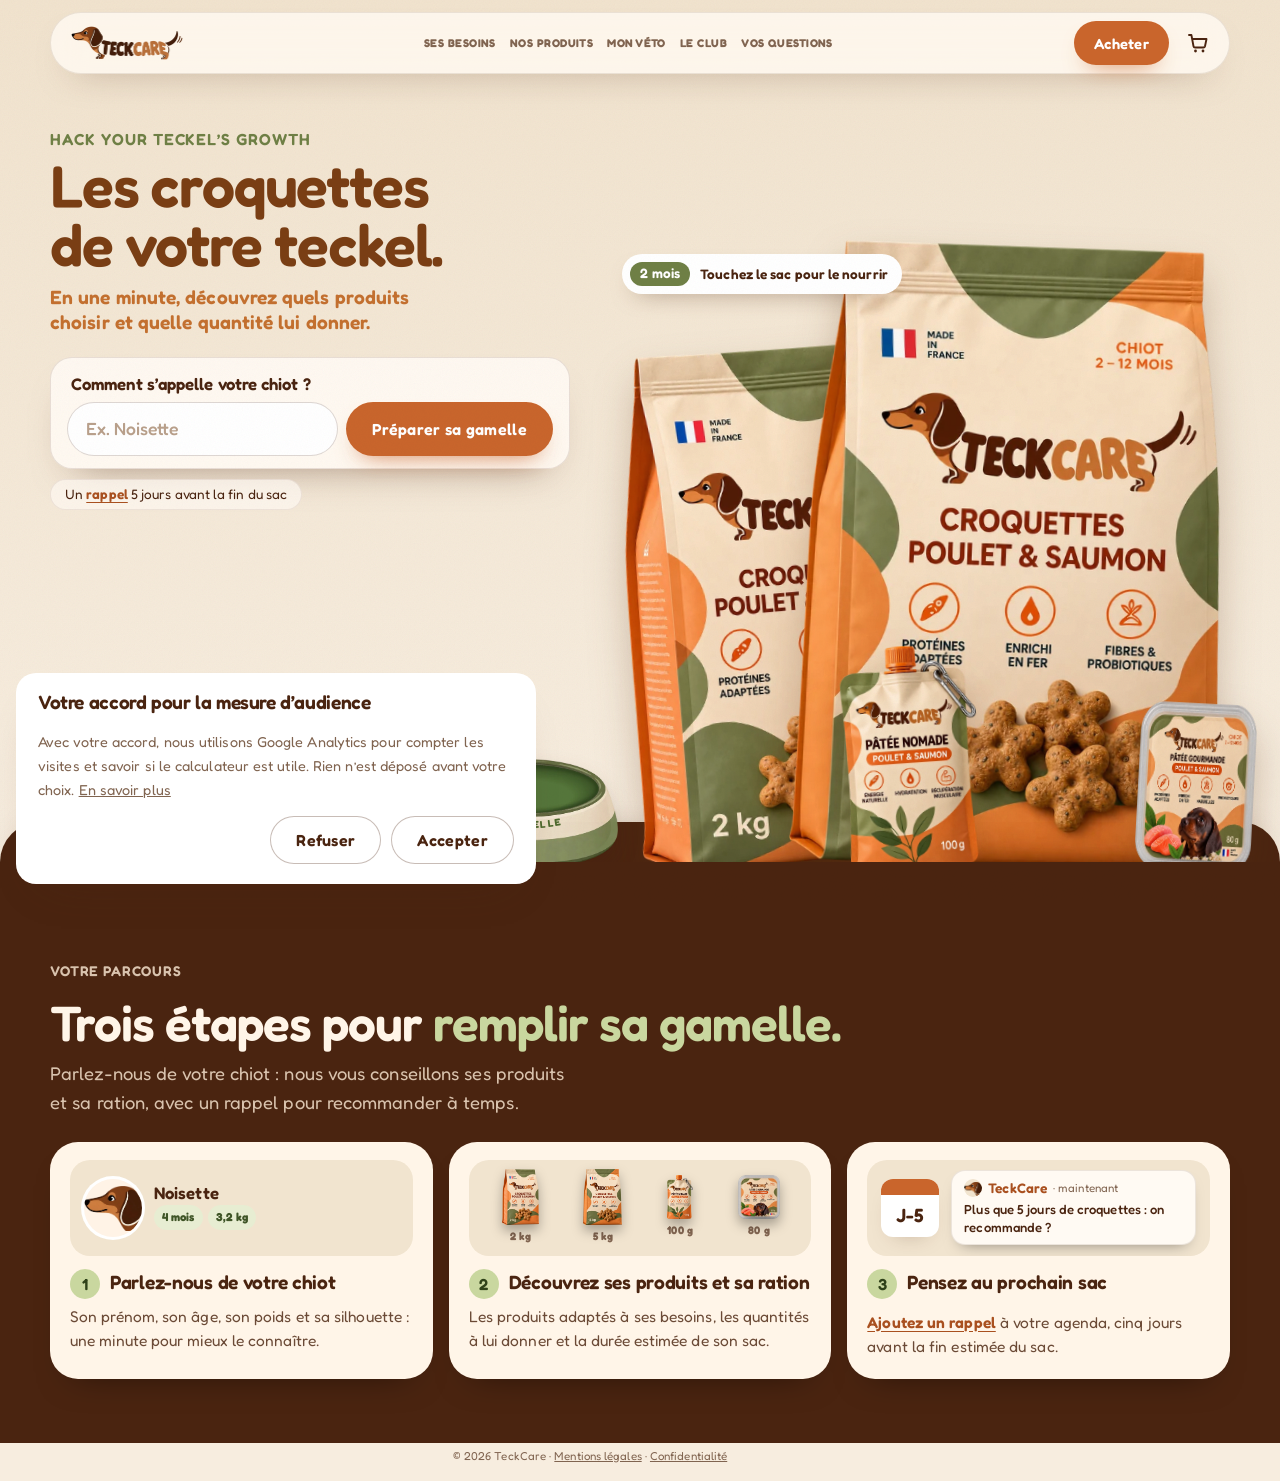
==== commit c0e7a8b8: "Versionnage des fichiers JS/CSS pour éviter l'ancien cache (config GA4) Co-Authored-By: Claude Opus " ====
--- a/index.html
+++ b/index.html
@@ -21,8 +21,8 @@
   <link rel="apple-touch-icon" href="assets/apple-touch-icon.png">
   <link rel="preload" href="assets/fonts/fredoka.woff2" as="font" type="font/woff2" crossorigin>
   <link rel="preload" href="assets/fonts/nunito.woff2" as="font" type="font/woff2" crossorigin>
-  <link rel="stylesheet" href="assets/leaflet/leaflet.css">
-<link rel="stylesheet" href="style.css">
+  <link rel="stylesheet" href="assets/leaflet/leaflet.css?v=20261104-2">
+<link rel="stylesheet" href="style.css?v=20261104-2">
 
   <script>
     document.documentElement.classList.add('js','views');
@@ -764,12 +764,12 @@
 <div class="toast" id="toast" role="status" aria-live="polite"></div>
 <div class="kibble-layer" id="kibble-layer" aria-hidden="true"></div>
 
-<script src="config.js"></script>
-<script src="script.js" defer></script>
-<script src="assets/leaflet/leaflet.js" defer></script>
-<script src="assets/geo/france.js" defer></script>
-<script src="vets.js" defer></script>
-<script src="fx.js" defer></script>
+<script src="config.js?v=20261104-2"></script>
+<script src="script.js?v=20261104-2" defer></script>
+<script src="assets/leaflet/leaflet.js?v=20261104-2" defer></script>
+<script src="assets/geo/france.js?v=20261104-2" defer></script>
+<script src="vets.js?v=20261104-2" defer></script>
+<script src="fx.js?v=20261104-2" defer></script>
 </body>
 </html>
 
--- a/style.css
+++ b/style.css
@@ -3582,3 +3582,70 @@
   .sr-combo-f .btn{width:100%}
 }
 .sr-gift a{color:var(--accent-d);font-weight:700}
+/* Résultat épuré (3 blocs) */
+.sr3 .sr-combo-t{font-size:1.2rem;margin:16px 0 10px}
+.sr3-g{display:grid;gap:10px}
+@media (min-width:700px){.sr3-g{grid-template-columns:minmax(0,1.4fr) minmax(0,1fr)}}
+.sr3-p{position:relative;display:grid;grid-template-columns:72px minmax(0,1fr);gap:12px;align-items:center;padding:12px 14px;border-radius:var(--r-m);background:#fff;border:1.5px solid var(--pista)}
+.sr3-p--bag{grid-template-columns:92px minmax(0,1fr);border-color:var(--pista-d);background:var(--pista-l)}
+.sr3-p img{width:100%;height:auto;max-height:120px;object-fit:contain}
+.sr3-p--pate img{max-height:80px}
+.sr3-p--pate{border-style:dashed}
+.sr3-p--pate.is-off{opacity:.55}
+.sr3-p p{margin:0}
+.sr3-n{font:600 1.05rem/1.25 var(--display);color:var(--ink)}
+.sr3-w{font-size:.88rem;color:var(--muted);margin:2px 0 8px!important}
+.sr3-row{display:flex;flex-wrap:wrap;align-items:center;gap:8px 12px}
+.sr3-pr{font:600 1.2rem var(--display);color:var(--ink)}
+.sr3-opt{font:800 .64rem/1.3 var(--sans);letter-spacing:.12em;text-transform:uppercase;color:var(--accent-d)}
+.sr3 .sr-combo-f{margin-top:10px}
+.sr3-rat{display:grid;grid-template-columns:110px minmax(0,1fr);gap:14px;align-items:center;margin-top:18px;padding-top:14px;border-top:1px dashed rgba(74,36,16,.15)}
+.sr3-bowl{width:110px!important;max-width:110px;margin:0!important}
+.sr3-rat p{margin:0}
+.sr3-big{font-size:1.02rem;color:var(--ink);line-height:1.4}
+.sr3-big b{font:600 1.35rem var(--display)}
+.sr3-alt{margin-top:4px!important;font-size:.92rem;color:var(--muted)}
+.sr3-alt b{color:var(--ink)}
+.sr3-warn{margin-top:6px!important;padding:6px 10px;border-radius:10px;background:#FFF0E2;font-size:.9rem;color:var(--accent-d);font-weight:700}
+.sr3-next{margin-top:14px}
+.sr3-next p{font-size:.95rem}
+.sr3-next p span{color:var(--muted);font-size:.88rem}
+.sr3-gift{display:inline-block;margin-top:4px;color:var(--ink)!important}
+.sr3-more .fx-silrow{margin:10px 0}
+.sr3-more .fx-how-n{font-size:.92rem}
+.sr3-acts{margin:8px 0 0}
+@media (max-width:600px){.sr3-rat{grid-template-columns:84px minmax(0,1fr)}.sr3-bowl{width:84px!important}.sr3 .sr-combo-f .btn{width:100%}}
+/* Résultat : fiche unifiée en deux colonnes */
+.sr4{display:grid;gap:16px;margin-top:14px;padding:18px;border-radius:var(--r-l);background:#fff;border:1.5px solid var(--pista);grid-template-areas:"prod" "rat" "buy"}
+@media (min-width:760px){.sr4{grid-template-columns:minmax(0,1.15fr) minmax(0,1fr);grid-template-areas:"prod rat" "buy rat";column-gap:28px;align-items:start}.sr4-rat{border-left:1px solid var(--line);padding-left:28px;align-self:stretch}}
+.sr4-prod{grid-area:prod}.sr4-rat{grid-area:rat}.sr4-buy{grid-area:buy}
+.sr4 p{margin:0}
+.sr4-h{font:800 .7rem/1.3 var(--sans);letter-spacing:.14em;text-transform:uppercase;color:var(--pista-d);margin-bottom:10px!important}
+.sr4-bag{display:grid;grid-template-columns:92px minmax(0,1fr);gap:14px;align-items:center}
+.sr4-bag img{width:100%;height:auto;max-height:130px;object-fit:contain}
+.sr4-n{font:600 1.15rem/1.25 var(--display);color:var(--ink);margin-bottom:8px!important}
+.sr4-row{display:flex;flex-wrap:wrap;align-items:center;gap:8px 14px}
+.sr4-row .fx-seg button small{font-size:11px;font-weight:700;color:var(--pista-d)}
+.sr4-pr{font:600 1.35rem var(--display);color:var(--ink)}
+.sr4-pate{display:grid;grid-template-columns:auto 40px minmax(0,1fr) auto;gap:10px;align-items:center;margin-top:12px;padding:8px 10px;border-top:1px dashed var(--line);border-radius:10px;cursor:pointer}
+.sr4-pate.is-on{background:var(--pista-l);border-top-color:transparent}
+.sr4-pate input{width:18px;height:18px;accent-color:var(--pista-d)}
+.sr4-pate img{width:40px;height:44px;object-fit:contain}
+.sr4-pn{font-weight:700;font-size:.95rem;color:var(--ink)}
+.sr4-pn em{font-style:normal;font-weight:600;font-size:.78rem;color:var(--muted);margin-left:4px}
+.sr4-pate b{font-family:var(--display);font-weight:600}
+.sr4-why{margin-top:6px!important;font-size:.86rem;color:var(--muted)}
+.sr4-ratb{display:grid;grid-template-columns:120px minmax(0,1fr);gap:14px;align-items:center}
+.sr4-bowl{width:120px!important;max-width:120px;margin:0!important}
+.sr4-big{font-size:1rem;color:var(--ink);line-height:1.2}
+.sr4-big b{display:block;font:600 2.4rem/1 var(--display);color:var(--ink)}
+.sr4-meals{margin-top:6px!important;font-weight:700;color:var(--ink)}
+.sr4-alt{margin-top:12px!important;font-size:.92rem;color:var(--ink)}
+.sr4-est{margin-top:10px!important;font-size:.8rem;color:var(--muted)}
+.sr4-buy .btn{width:100%}
+.sr4-buy .res-added{margin-top:6px!important;font-size:.88rem}
+.sr4-next{display:flex;flex-wrap:wrap;align-items:center;justify-content:space-between;gap:8px 14px;margin-top:12px;padding:10px 16px;border-radius:var(--r-m);background:var(--pista-l)}
+.sr4-next p{margin:0;font-size:.98rem;color:var(--ink)}
+.sr4-next small{display:block;font-size:.8rem;color:var(--muted)}
+.sr4-wrap .sr3-more{margin-top:6px}
+@media (max-width:600px){.sr4{padding:14px}.sr4-ratb{grid-template-columns:92px minmax(0,1fr)}.sr4-bowl{width:92px!important}.sr4-big b{font-size:2rem}.sr4-next .btn{width:100%}}
